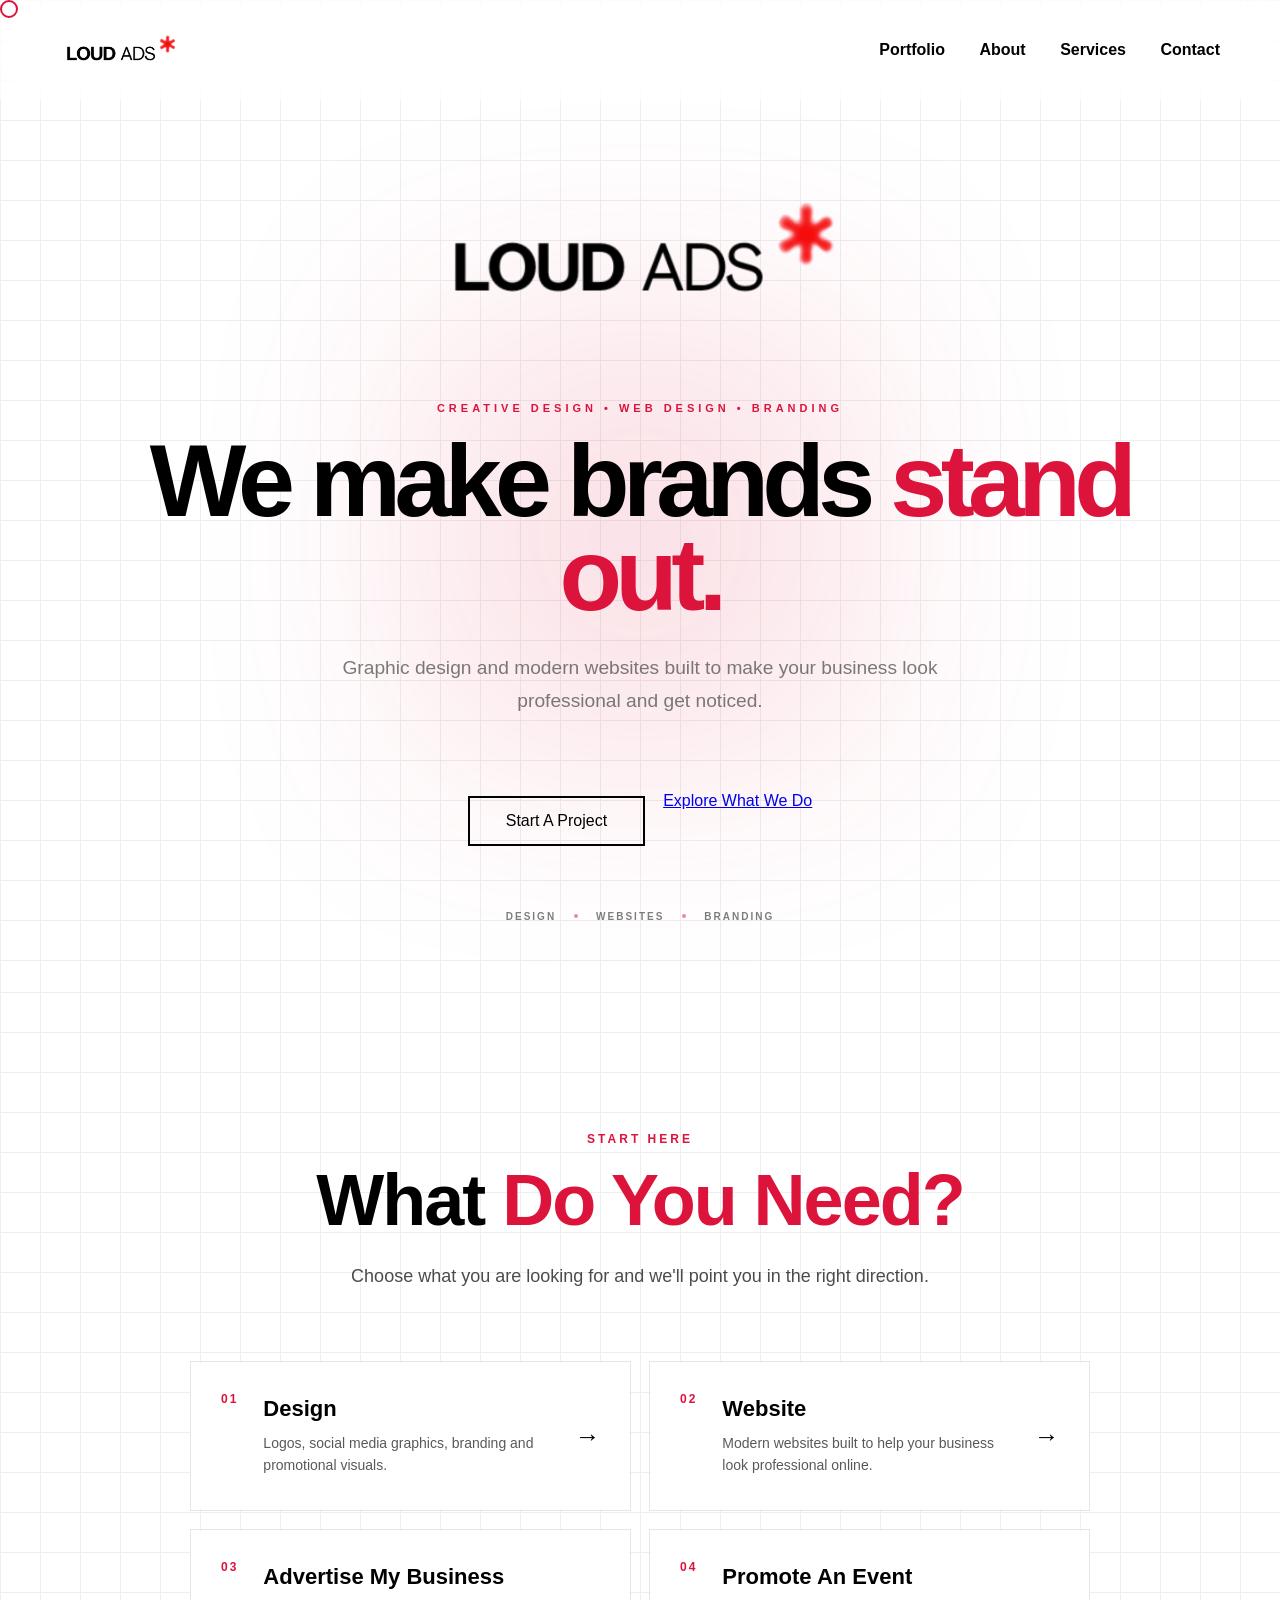
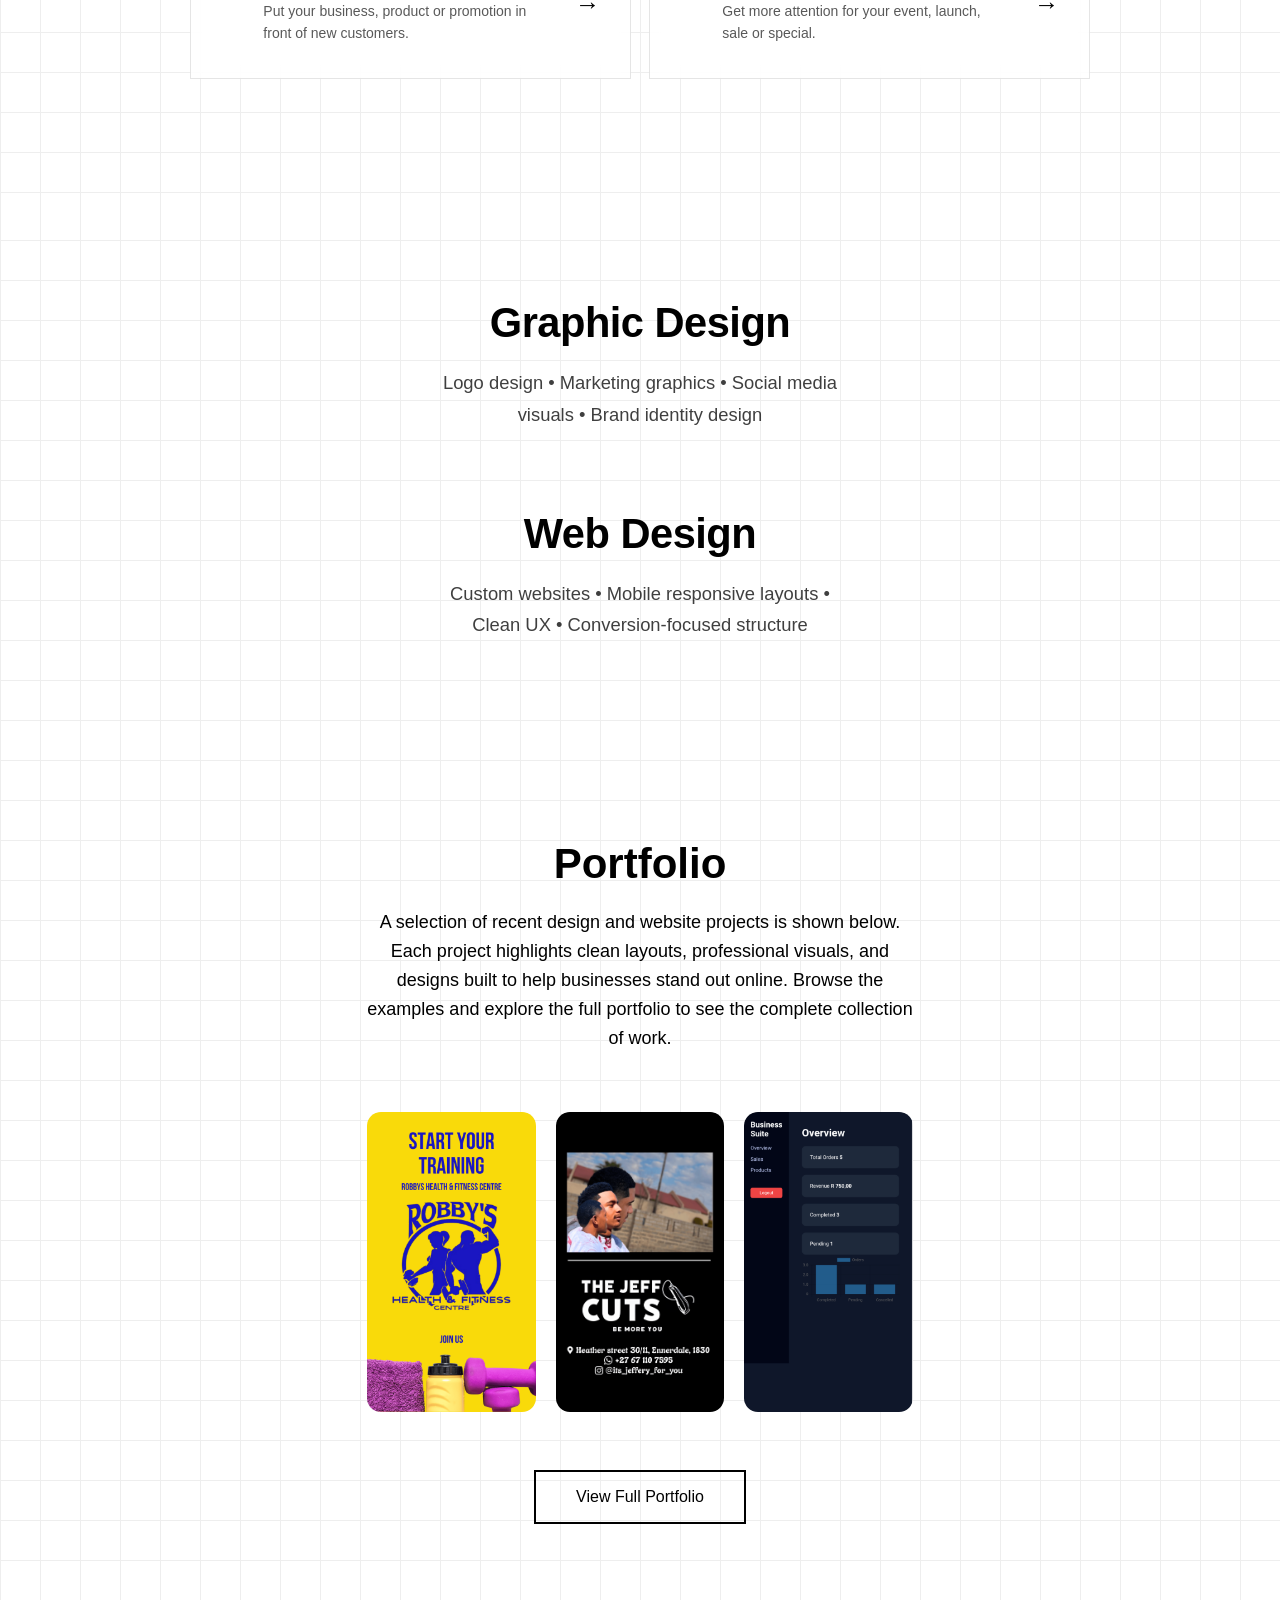
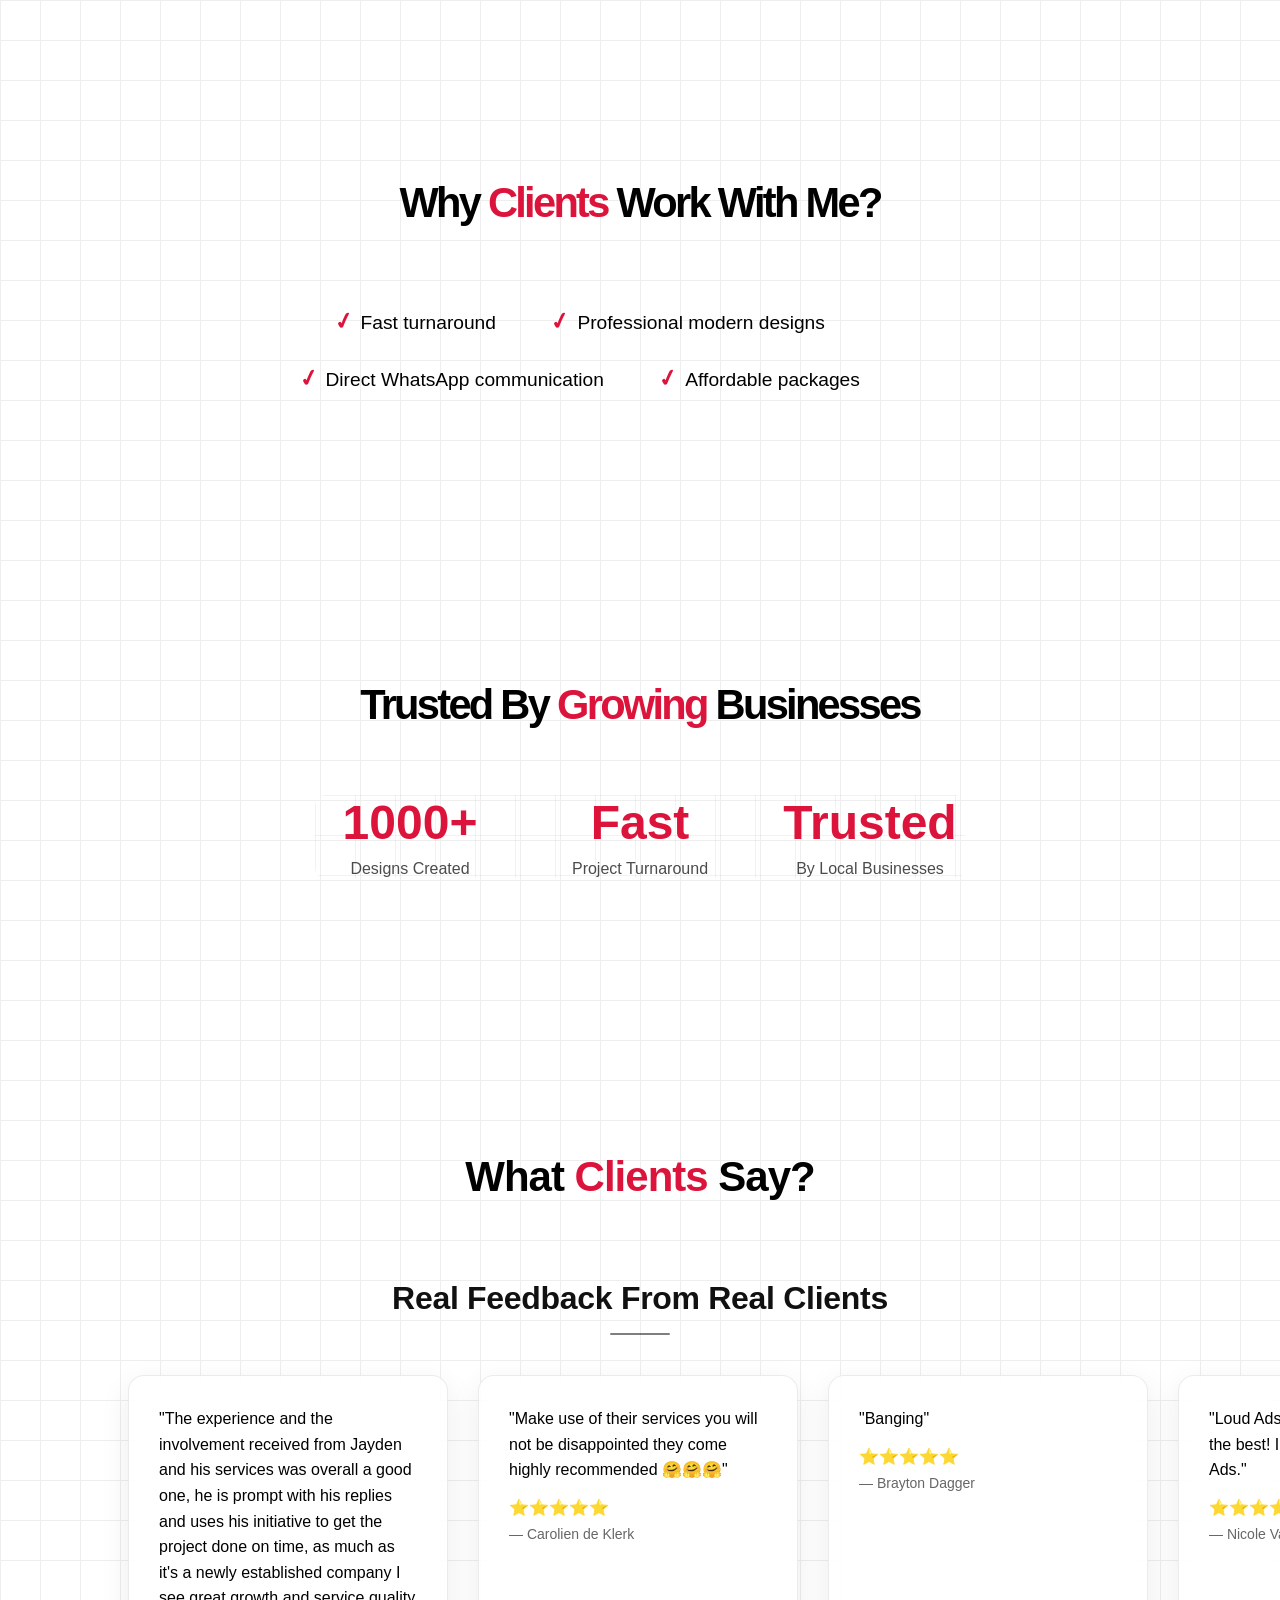
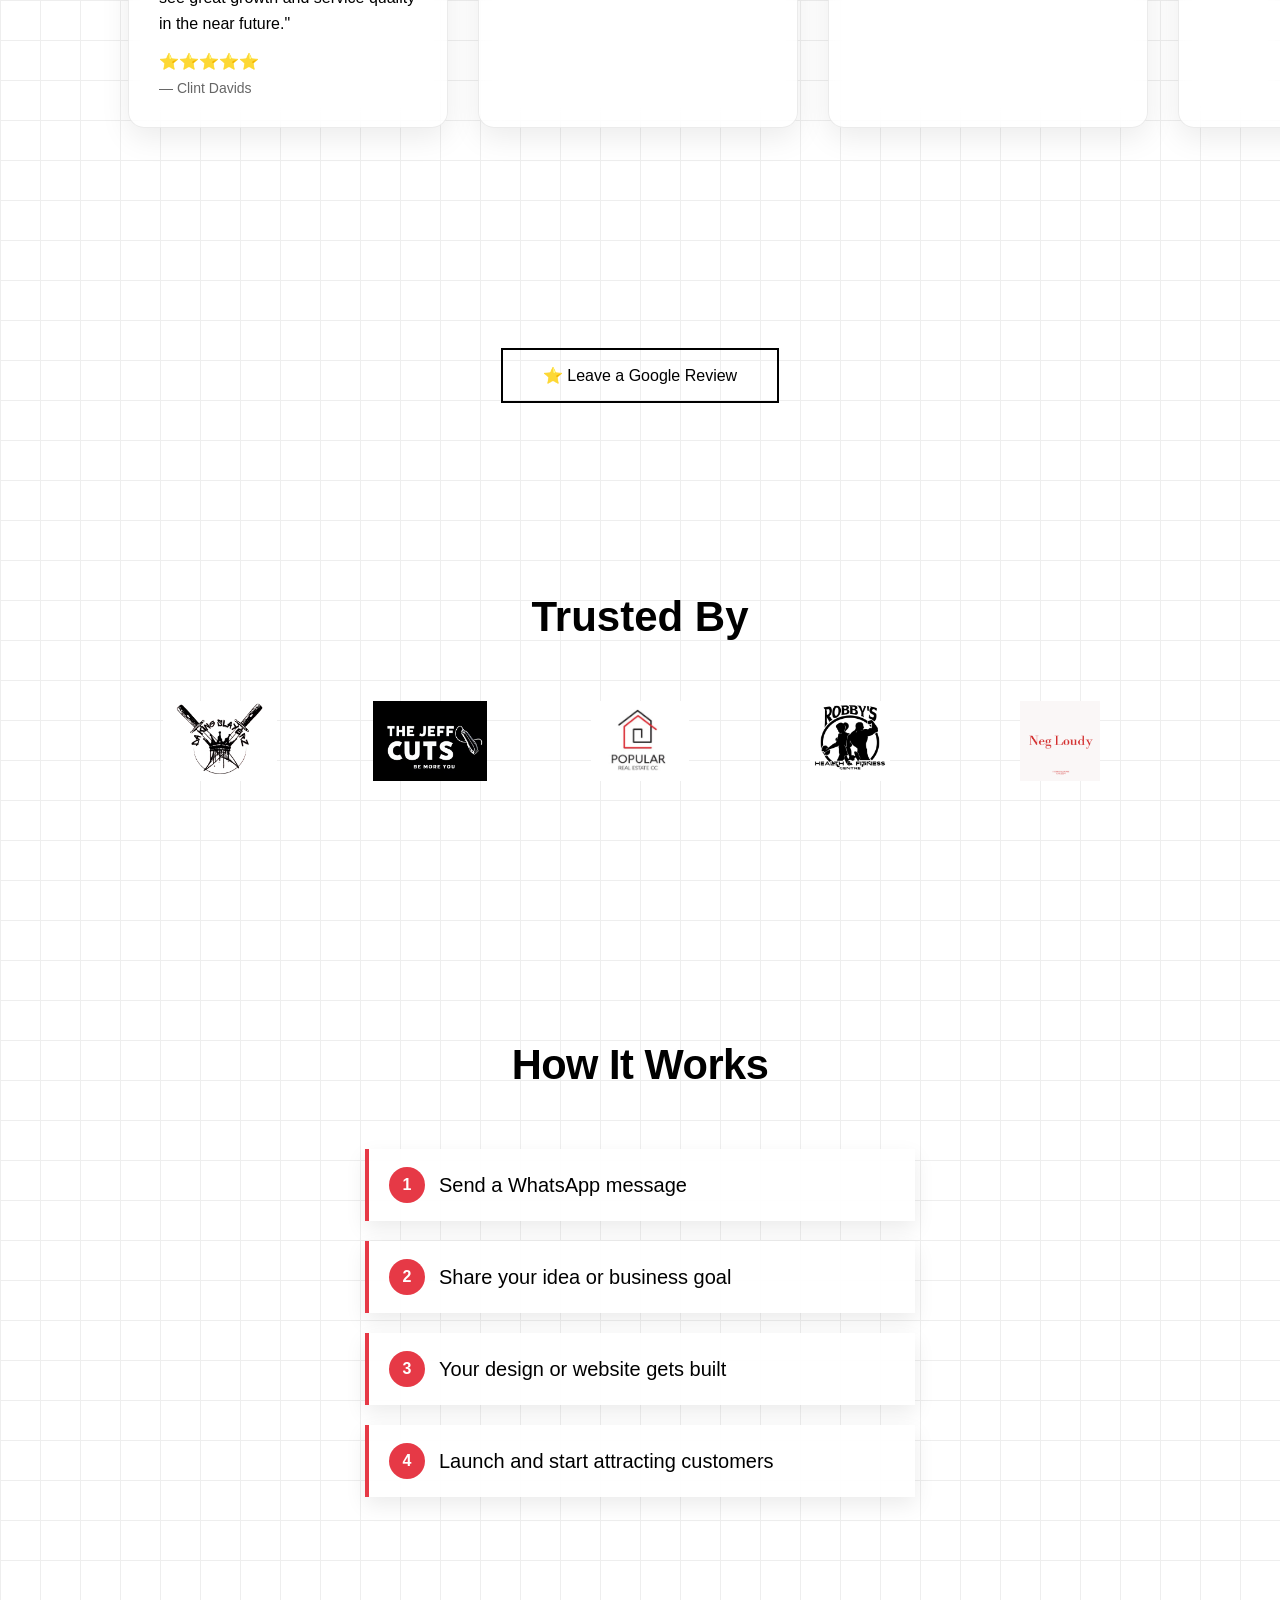
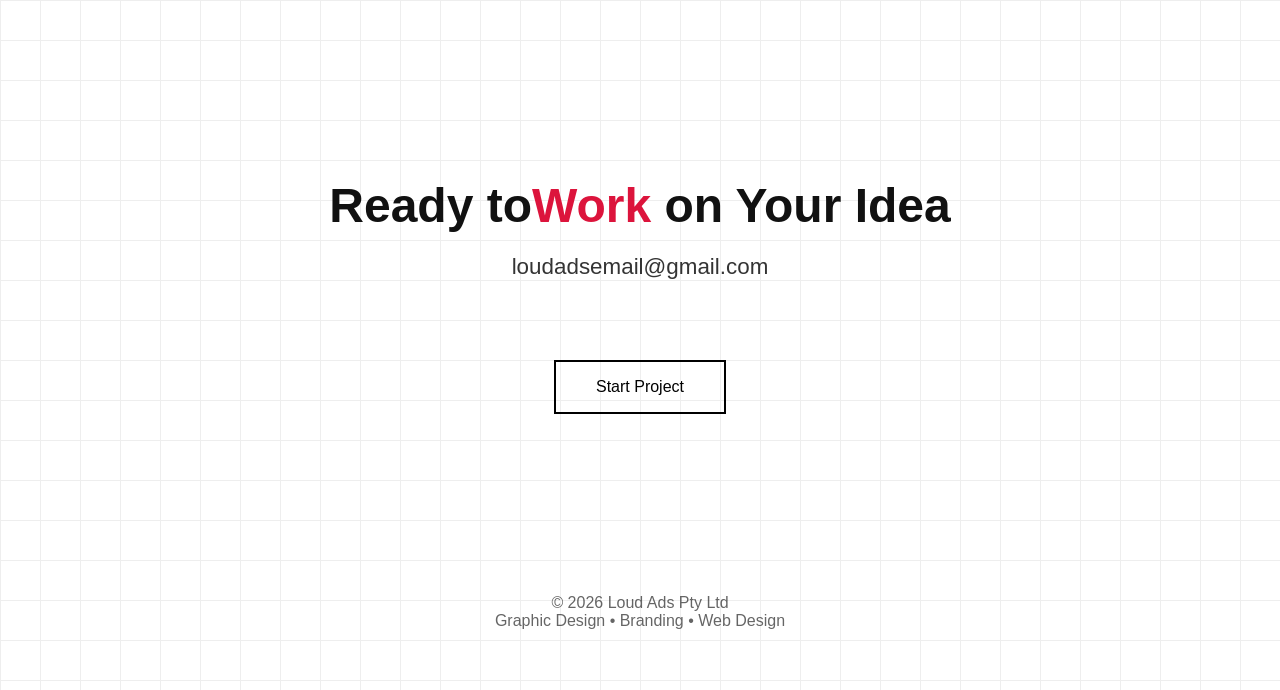
==== index.html @ 3f62595a "Revise index.html structure and content Updated the HTML structure and content for the Loud Ads webs" ====
<!DOCTYPE html>
<html lang="en">
<head>
<meta charset="UTF-8">
<meta name="viewport" content="width=device-width,initial-scale=1.0">
<title>Loud Ads</title>

<link rel="stylesheet" href="style.css">
</head>

<body>

<nav class="nav">
    <!-- 🔥 CHANGE LOGO HERE -->
      <a href="index.html">
  <img src="images/loud-logo.png" class="logo" alt="Loud Logo">
</a>

    <div class="nav-links">
        <a href="https://j38-dev.github.io/Loud-ads-Portfolio-page-2/">Portfolio</a>
        <a href="https://j38-dev.github.io/Loud-Ads-About-Us/">About</a>
        <a href="https://j38-dev.github.io/Loud-Ads-Services/">Services</a>
        <a href="https://wa.me/27711507774" target="_blank">Contact</a>
    </div>
</nav>

<!-- HERO -->
<section class="hero">

  <div class="hero-logo">
    <img src="images/loud-logo.png" alt="Loud Ads">
  </div>

  <p class="hero-kicker">CREATIVE DESIGN • WEB DESIGN • BRANDING</p>

  <h1 class="hero-title">
    We make brands
    <span>stand out.</span>
  </h1>

  <p class="hero-sub">
    Graphic design and modern websites built to make your business
    look professional and get noticed.
  </p>

  <div class="hero-actions">

    <a href="https://wa.me/27711507774?text=Hi%20Loud%20Ads%2C%20I%27d%20like%20to%20start%20a%20project." target="_blank">
      <button class="magnetic">Start A Project</button>
    </a>

    <a href="#need" class="hero-text-link">
      Explore What We Do
    </a>

  </div>

  <div class="hero-proof">
    <span>DESIGN</span>
    <i></i>
    <span>WEBSITES</span>
    <i></i>
    <span>BRANDING</span>
  </div>

</section>
<!-- ================= WHAT DO YOU NEED ================= -->

<section class="need-section" id="need">

  <div class="need-header">
    <p class="section-label">START HERE</p>

    <h2>
      What <span>Do You Need?</span>
    </h2>

    <p>
      Choose what you are looking for and we'll point you in the right direction.
    </p>
  </div>

  <div class="need-options">

    <button class="need-card" data-choice="design">
      <span class="need-number">01</span>
      <div>
        <h3>Design</h3>
        <p>Logos, social media graphics, branding and promotional visuals.</p>
      </div>
      <span class="need-arrow">→</span>
    </button>

    <button class="need-card" data-choice="website">
      <span class="need-number">02</span>
      <div>
        <h3>Website</h3>
        <p>Modern websites built to help your business look professional online.</p>
      </div>
      <span class="need-arrow">→</span>
    </button>

    <button class="need-card" data-choice="advertise">
      <span class="need-number">03</span>
      <div>
        <h3>Advertise My Business</h3>
        <p>Put your business, product or promotion in front of new customers.</p>
      </div>
      <span class="need-arrow">→</span>
    </button>

    <button class="need-card" data-choice="event">
      <span class="need-number">04</span>
      <div>
        <h3>Promote An Event</h3>
        <p>Get more attention for your event, launch, sale or special.</p>
      </div>
      <span class="need-arrow">→</span>
    </button>

  </div>

  <div class="need-result" id="needResult">

    <div class="result-content">

      <span class="result-close" id="resultClose">×</span>

      <p class="section-label">LOUD ADS</p>

      <h3 id="resultTitle">Let's Get Started</h3>

      <p id="resultText">
        Choose an option above to get started.
      </p>

      <a id="resultButton" href="https://wa.me/27711507774" target="_blank">
        <button class="magnetic">Get Started →</button>
      </a>

    </div>

  </div>

</section>

<!-- ================= END WHAT DO YOU NEED ================= -->


<div id="viewer">
  <img id="viewer-img">
</div>

<div class="noise"></div>


<div class="services-big">

<div class="service-item">
<h3>Graphic Design</h3>
<p>Logo design • Marketing graphics • Social media visuals • Brand identity design</p>
</div>

<div class="service-item">
<h3>Web Design</h3>
<p>Custom websites • Mobile responsive layouts • Clean UX • Conversion-focused structure</p>
</div>

</div>
  
  <section class="portfolio">

<h2>Portfolio</h2>

<p>
A selection of recent design and website projects is shown below. Each project highlights clean layouts, professional visuals, and designs built to help businesses stand out online. Browse the examples and explore the full portfolio to see the complete collection of work.
</p>

<div class="masonry">

<div class="work-item">
<img src="images/Rob 3.png">
</div>

<div class="work-item">
<img src="images/Jeff cuts 3.png">
</div>

<div class="work-item">
<img src="images/dash pic.png">
</div>

</div>


<a href="https://j38-dev.github.io/Loud-ads-Portfolio-page-2/" target="_blank">
<button class="magnetic">View Full Portfolio</button>
</a>

</section>


<!-- ================= END BUSINESS ADS ================= -->



<!-- ================= ADVERTISE WITH LOUD ADS ================= -->
    

<!-- ================= END ADVERTISE ================= -->



<section class="why">

  <h2 class="hero-title">Why <span>Clients</span> Work With Me?</h2>

<ul class="why-list">
<li>Fast turnaround</li>
<li>Professional modern designs</li>
<li>Direct WhatsApp communication</li>
<li>Affordable packages</li>
</ul>

</section>

<section class="trust">

  <h2 class="hero-title">Trusted By <span>Growing</span> Businesses</h2>

<div class="stats">
<div class="stat"><h3>1000+</h3><p>Designs Created</p></div>
<div class="stat"><h3>Fast</h3><p>Project Turnaround</p></div>
<div class="stat"><h3>Trusted</h3><p>By Local Businesses</p></div>
</div>

</section>

<!-- ================= REVIEWS ================= -->

<section class="reviews">

  <h2 class="hero-title">What <span>Clients</span> Say?</h2>

<p class="reviews-intro">Real Feedback From Real Clients</p>
<div class="reviews-track">

<div class="review-card">
<p>"The experience and the involvement received from Jayden and his services was overall a good one, he is prompt with his replies and uses his initiative to get the project done on time, as much as it's a newly established company I see great growth and service quality in the near future."</p>
<h4>⭐⭐⭐⭐⭐</h4>
<span>— Clint Davids</span>
</div>

<div class="review-card">
<p>"Make use of their services you will not be disappointed they come highly recommended 🤗🤗🤗"</p>
<h4>⭐⭐⭐⭐⭐</h4>
<span>— Carolien de Klerk</span>
</div>

<div class="review-card">
<p>"Banging"</p>
<h4>⭐⭐⭐⭐⭐</h4>
<span>— Brayton Dagger</span>
</div>

<div class="review-card">
<p>"Loud Ads is the best, experience is the best! I highly recommend Loud Ads."</p>
<h4>⭐⭐⭐⭐⭐</h4>
<span>— Nicole Valentine</span>
</div>

<div class="review-card">
<p>"Working with loud ads has been nothing short of amazing
Would recommend working with them... 10/10 service."</p>
<h4>⭐⭐⭐⭐⭐</h4>
<span>— Tylan Van rooyen</span>
</div>

<div class="review-card">
<p>"The best to go to for any design you could want absolutely the best👍"</p>
<h4>⭐⭐⭐⭐⭐</h4>
<span>— Zain Wilson</span>
</div>

<div class="review-card">
<p>"It's alwayd such a pleasure doing business with Loud ads, definitely recommend them🤞🏿💯"</p>
<h4>⭐⭐⭐⭐⭐</h4>
<span>— Siphokazi Tafane</span>
</div>


<div class="review-card">
<p>"A creative Ad service willing to deliver a worth while service to your business or private use. Definitely recommend 👌"</p>
<h4>⭐⭐⭐⭐⭐</h4>
<span>— Kenneth Brown</span>
</div>

<div class="review-card">
<p>"Amazing, the professionalism and kindness would definitely make me visit again♡ at Load ads ☆"</p>
<h4>⭐⭐⭐⭐⭐</h4>
<span>— Jadon Meyer</span>
</div>

<div class="review-card">
<p>"Professional and prompt service. Thank you Mr Johnson for the good service."</p>
<h4>⭐⭐⭐⭐⭐</h4>
<span>— Jade Singh</span>
</div>

    <div class="review-card">
<p>"One of the best highly recommended 👌"</p>
<h4>⭐⭐⭐⭐⭐</h4>
<span>— Jody Paul</span>
</div>

</div>

</section>

<div class="google-review-btn-container">
  <a href="https://g.page/r/CXvdtxXvmGKMEBM/review" target="_blank">
    <button class="magnetic">⭐ Leave a Google Review</button>
  </a>
</div>

<section class="brands">
  <h2>Trusted By</h2>

  <div class="brands-container">
    <div class="brand"><img src="images/dkslogo.png" alt="Brand 1"></div>
    <div class="brand"><img src="images/Jeff Cuts logo.png" alt="Brand 2"></div>
    <div class="brand"><img src="images/Logo.png" alt="Brand 3"></div>
    <div class="brand"><img src="images/WhatsApp Image 2025-12-14 at 09.59.59_efbf1821.jpg" alt="Brand 4"></div>
    <div class="brand"><img src="images/formal font logo.png" alt="Brand 5"></div>
  </div>
</section>

<section class="process">
  <h2>How It Works</h2>

  <div class="process-cards">
    <div class="step-card"><span class="step-number">1</span> Send a WhatsApp message</div>
    <div class="step-card"><span class="step-number">2</span> Share your idea or business goal</div>
    <div class="step-card"><span class="step-number">3</span> Your design or website gets built</div>
    <div class="step-card"><span class="step-number">4</span> Launch and start attracting customers</div>
  </div>
</section>




<section id="contact" class="contact">
  <h2>Ready to<span class="highlight">Work</span> on Your Idea</h2>
  <p>loudadsemail@gmail.com</p> 
    <a href="https://wa.me/27711507774" target="_blank">
    <button class="magnetic">Start Project</button>
  </a>
</section>

<div id="progress"></div>

<footer class="footer">
<p>© 2026 Loud Ads Pty Ltd</p>
<p>Graphic Design • Branding • Web Design</p>
</footer>

<div class="cursor"></div>
<div class="cursor-text"></div>


<script src="script.js"></script>
</body>

</html>
---- style.css ----
/* ================= RESET ================= */

*{
margin:0;
padding:0;
box-sizing:border-box;
font-family:Helvetica, Arial, sans-serif;
}

body{
background:white;
color:black;
overflow-x:hidden;
}

/* ===== GRID BACKGROUND ===== */

#grid{
position:fixed;
top:0;
left:0;
z-index:-1;
}

/* ===== CUSTOM CURSOR ===== */

.cursor{
width:18px;
height:18px;
border:2px solid black;
border-radius:50%;
position:fixed;
pointer-events:none;
transform:translate(-50%,-50%);
transition:transform .15s ease;
z-index:999;
}

/* ===== NAV ===== */

.nav{
position:fixed;
top:0;
width:100%;
display:flex;
justify-content:space-between;
align-items:center;   /* IMPORTANT */
padding:20px 60px;
background:rgba(255,255,255,0.6);
backdrop-filter:blur(14px);
z-index:10000;
}

.logo{
height:60px; /* EDIT LOGO SIZE */
width:auto;
display:block;
object-fit:contain;
}

.nav-links a{
margin-left:30px;
text-decoration:none;
color:black;
font-weight:600;
position:relative;
transition:.3s ease;
}

/* hover color */
.nav-links a:hover{
color:#dc143c;
}

.nav-links a::after{
content:"";
position:absolute;
left:0;
bottom:-6px;
width:0%;
height:2px;
background:#dc143c;
transition:.3s;
}

.nav-links a:hover::after{
width:100%;
}

.nav.scrolled{
padding:12px 60px;
background:white;
box-shadow:0 8px 20px rgba(0,0,0,0.08);
}

/* ===== HERO ===== */

.hero {
  display: flex;
  flex-direction: column;
  justify-content: center;      /* centers text vertically */
  align-items: center;
  text-align: center;
  min-height: 100vh;            /* full viewport height */
  padding-left: 10%;
  padding-right: 10%;
  box-sizing: border-box;

  /* space for nav so text never goes behind */
  padding-top: calc(120px + 2vh);
}

/* HERO TITLE */
.hero-title {
  font-size: 4rem;              
  line-height: 1.2;
  margin: 0 0 20px 0;
}

/* make the <span> red */
.hero-title span {
  color: #dc143c;              /* red color */
}

/* HERO SUBTITLE */
.hero-sub {
  font-size: 1.25rem;
  margin: 0 0 30px 0;
  max-width: 700px;
}

/* HERO BUTTON */
.hero .magnetic {
  padding: 14px 36px;
  font-size: 1rem;
  cursor: pointer;
}

/* RESPONSIVE ADJUSTMENTS */
@media (max-width: 1024px) {
  .hero {
    padding-top: calc(100px + 2vh);
  }
  .hero-title { font-size: 2.6rem; }
  .hero-sub { font-size: 1.1rem; }
}

@media (max-width: 768px) {
  .hero {
    padding-top: calc(80px + 2vh);
  }
  .hero-title { font-size: 2.2rem; }
  .hero-sub { font-size: 1rem; }
}

@media (max-width: 480px) {
  .hero {
    padding-top: calc(60px + 2vh);
  }
  .hero-title { font-size: 1.8rem; }
  .hero-sub { font-size: 0.95rem; }
}

.magnetic{
margin-top:40px;
padding:16px 40px;
border:2px solid black;
background:none;
cursor:pointer;
font-size:16px;
}

/* ===== PORTFOLIO ===== */

.portfolio{
padding:120px 10%;
}

.masonry{
column-count:4;
column-gap:18px;
}

.masonry img{
width:100%;
margin-bottom:18px;
border-radius:12px;
transition:.5s;
}

.masonry img:hover{
transform:translateY(-8px) scale(1.02);
}

/* Keep your existing featured styling */
.featured {
  display: flex;
  gap: 60px;
  align-items: center;
  padding: 120px 5%;
  flex-wrap: wrap; /* allow responsiveness */
}

/* Reverse layout for second project */
.featured.reverse {
  flex-direction: row-reverse;
}

/* Make sure image and info have the same widths as first project */
.featured-image, .featured-info {
  flex: 1 1 500px; /* ensures same size and spacing */
}

.featured img {
  width: 100%;
  border-radius: 14px;
}

/* ===== SERVICES QUICK FIX ===== */

.services {
  display: grid;
  grid-template-columns: repeat(auto-fit, minmax(300px, 1fr));
  gap: 40px;          /* space between cards */
  padding: 120px 10%; /* section padding */
}

/* Make heading and intro paragraph span full width */
.services h2,
.services p:first-of-type {
  grid-column: 1 / -1;
  text-align: center;
  margin-bottom: 40px;
}

/* Style each service card */
.service {
  background: rgba(255, 255, 255, 0.95);
  padding: 30px;
  border-radius: 16px;
  box-shadow: 0 10px 30px rgba(0, 0, 0, 0.08);
  transition: transform 0.3s ease, box-shadow 0.3s ease;
}

/* Hover effect for cards */
.service:hover {
  transform: translateY(-8px);
  box-shadow: 0 20px 50px rgba(0,0,0,0.12);
}

/* Bullet points inside services */
.service ul {
  margin-top: 15px;
  padding-left: 20px;
  list-style-type: disc;
}
.service li {
  margin-bottom: 8px;
  line-height: 1.6;
}

/* RESPONSIVE FIX */
@media(max-width:900px){
  .services {
    grid-template-columns: 1fr; /* stack cards vertically */
    gap: 30px;
    padding: 80px 5%;
  }
}

.services .full-width-text {
  grid-column: 1 / -1; /* span all columns */
  text-align: center;
  margin-top: 50px;
  font-weight: bold;
}

/* ===== CONTACT ===== */

.contact{
text-align:center;
padding:140px 20px;
}

/* ===== RESPONSIVE ===== */

@media(max-width:900px){
.masonry{column-count:2;}
.hero-title{font-size:10vw;}
}



.hero-sub{
margin-top:20px;
font-size:18px;
opacity:.7;
max-width:600px;
text-align:center;
}

#lightbox{
position:fixed;
top:0;
left:0;
width:100%;
height:100%;
background:rgba(0,0,0,0.9);
display:none;
justify-content:center;
align-items:center;
z-index:9999;
}

#lightbox img{
max-width:90%;
max-height:90%;
border-radius:10px;
}

#progress{
position:fixed;
top:0;
left:0;
height:3px;
background:#dc143c;
width:0%;
z-index:9999;
}

section{
padding:140px 10%;
}

section{
opacity:1;
transform:none;
}

.hero::after{
content:"";
position:absolute;
width:600px;
height:600px;
background:radial-gradient(circle, rgba(220,20,60,0.15), transparent);
filter:blur(80px);
animation:floatGlow 8s ease-in-out infinite;
z-index:-1;
}

@keyframes floatGlow{
0%,100%{transform:translateY(0);}
50%{transform:translateY(-40px);}
}

.work-item{
position:relative;
overflow:hidden;
border-radius:12px;
}

.overlay{
position:absolute;
bottom:0;
left:0;
width:100%;
padding:20px;
background:linear-gradient(transparent, rgba(0,0,0,.7));
color:white;
opacity:0;
transition:.4s;
}

.work-item:hover .overlay{
opacity:1;
}

.stats{
display:flex;
justify-content:center;
gap:80px;
text-align:center;
}

.stats h3{
font-size:48px;
color:#dc143c;
}

.footer{
text-align:center;
padding:60px;
opacity:.6;
}

/* ================= REVIEWS ================= */

.reviews{
overflow:hidden;
text-align:center;
background:transparent;
}

.reviews h2{
margin-bottom:60px;
font-size:42px;
letter-spacing:-1px;
}

/* scrolling container */

.reviews-track{
display:flex;
gap:30px;
width:max-content;
animation:scrollReviews 35s linear infinite;
}

/* review cards */

.review-card{
min-width:320px;
max-width:320px;
padding:30px;
border-radius:16px;
background:rgba(255,255,255,0.7);
backdrop-filter:blur(12px);
border:1px solid rgba(0,0,0,0.08);
box-shadow:0 10px 30px rgba(0,0,0,0.08);
text-align:left;
transition:.4s ease;
}

.review-card:hover{
transform:translateY(-10px);
box-shadow:0 20px 50px rgba(0,0,0,0.15);
}

.review-card p{
font-size:16px;
line-height:1.6;
margin-bottom:15px;
}

.review-card h4{
color:#dc143c;
margin-bottom:8px;
}

.review-card span{
opacity:.6;
font-size:14px;
}

/* ===== REVIEWS INTRO PARAGRAPH ===== */

.reviews-intro {
  font-size:2rem;           /* larger heading style */
  font-weight:600;          /* makes it bold enough to stand out */
  text-align:center;        /* center aligned like your other sections */
  margin:80px auto 40px auto; /* spacing above and below */
  max-width:700px;          /* keeps text column aligned with site content */
  line-height:1.4;          /* easy to read */
  color:#111;               /* high contrast */
  letter-spacing:-0.3px;    /* subtle letter spacing for a modern feel */
  position:relative;
}

/* Optional subtle underline for emphasis */
.reviews-intro::after {
  content:"";
  display:block;
  width:60px;
  height:2px;
  background:#000;
  margin:12px auto 0 auto;
  opacity:0.5;
  border-radius:1px;
}

.reviews-intro .highlight {
  color: #e63946; /* red color, you can change it to match your brand */
}

/* auto scroll animation */

@keyframes scrollReviews{
0%{transform:translateX(0);}
100%{transform:translateX(-50%);}
}

.reviews-track:hover{
animation-play-state:paused;
}

.featured{
 display:flex;
 gap:60px;
 align-items:center;
 padding:120px 5%;
}

.featured img{
 width:100%;
 border-radius:14px;
}

.featured-info{
 max-width:500px;
}

.visit-btn{
 display:inline-block;
 margin-top:20px;
 padding:12px 25px;
 background:#ff2b2b;
 color:white;
 text-decoration:none;
 transition:.3s;
}

.visit-btn:hover{
 transform:translateY(-3px);
}

#intro{
position:fixed;
inset:0;
background:white;
display:flex;
justify-content:center;
align-items:center;
z-index:100000;
overflow:hidden;
}

.intro-text{
position:absolute;
font-size:4vw;
letter-spacing:4px;
color:black;
z-index:2;
}

#paintCanvas{
position:absolute;
width:100%;
height:100%;
}

#intro h1{
 font-size:3rem;
 letter-spacing:5px;
 animation:glitch 1.5s infinite;
}

@keyframes introOut{
 to{
   opacity:0;
   visibility:hidden;
 }
}

@keyframes glitch{
 0%,100%{transform:translate(0)}
 50%{transform:translate(2px,-2px)}
}

/* hide system cursor */
body{
cursor:none;
}

/* circle cursor */
.cursor{
position:fixed;
top:0;
left:0;
width:18px;
height:18px;
border:2px solid #dc143c;
border-radius:50%;
pointer-events:none;
z-index:99999;
}

transform:translate3d(-50%,-50%,0);
transition:
width .25s ease,
height .25s ease,
background .25s ease,
border .25s ease;
}

/* TEXT INSIDE CURSOR */
.cursor-text{
  position:fixed;
  transform:translate(-50%,-50%);
  pointer-events:none;
  font-size:10px;
  color:white;
  font-weight:bold;
  z-index:10000;
}

html{
  scroll-behavior:smooth;
}

#viewer{
 position:fixed;
 inset:0;
 background:rgba(0,0,0,.9);
 display:none;
 justify-content:center;
 align-items:center;
 z-index:9998;
}

#viewer img{
 max-width:90%;
 max-height:90%;
}

body{
 background-color:white;
 background-image:
   linear-gradient(#eee 1px, transparent 1px),
   linear-gradient(90deg,#eee 1px,transparent 1px);
 background-size:40px 40px;
 transition:background-position .2s;
}

.noise{
 position:fixed;
 inset:0;
 background:url("noise.png");
 opacity:.03;
 pointer-events:none;
 z-index:999;
}

#intro {
  position:fixed;
  inset:0;
  display:flex;
  justify-content:center;
  align-items:center;
  z-index:100000;
  overflow:hidden;
  background:white;
}

#introGrid {
  position:absolute;
  width:100%;
  height:100%;
  top:0;
  left:0;
  z-index:0; /* behind paintCanvas and text */
}

.brands {
  text-align: center;
  padding: 120px 10%;
  background: transparent; /* matches your site */
}

.brands h2 {
  font-size: 42px;
  margin-bottom: 60px;
  color: black;
}

.brands-container {
  display: flex;
  flex-wrap: wrap;
  justify-content: center;
  align-items: center;
  gap: 60px;
}

.brand {
  flex: 0 1 150px; /* each logo takes 150px max width */
  display: flex;
  justify-content: center;
  align-items: center;
  transition: transform 0.3s, filter 0.3s;
}

/* Container centers the button below the reviews */
.google-review-btn-container {
  text-align: center;
  margin-top: 40px;
}

/* Container centers the button below the reviews with extra spacing */
.google-review-btn-container {
  text-align: center;
  margin-top: 80px; /* increased padding from reviews */
}

/* Button styling matching your other rectangular buttons */
.google-review-btn {
  display: inline-block;
  padding: 16px 36px; /* similar padding to other buttons */
  background: #dc143c; /* your brand red */
  color: white;
  font-weight: 600;
  text-decoration: none;
  border-radius: 12px; /* slightly curved corners */
  box-shadow: 0 10px 30px rgba(0,0,0,0.2);
  transition: all 0.3s ease;
  font-size: 16px;
}

.google-review-btn:hover {
  transform: translateY(-5px) scale(1.05);
  box-shadow: 0 20px 40px rgba(0,0,0,0.3);
}


.brand img {
  max-width: 100%;
  max-height: 80px;
  object-fit: contain;
}

/* Hover animation for interaction */
.brand:hover {
  transform: scale(1.1);
  filter: brightness(1.2);
}

/* Responsive for mobile */
@media(max-width: 900px){
  .brands-container {
    gap: 30px;
  }
  .brand {
    flex: 0 1 100px;
  }
}

/* ===== GLOBAL STYLES ===== */
body {
  text-align: center;
}

ul {
  list-style-position: inside;
  padding-left: 0;
}

/* ===== BRAND SECTION ===== */
.brand img {
  max-width: 100%;
  max-height: 80px;
  object-fit: contain;
}

/* Hover animation for interaction */
.brand:hover {
  transform: translateY(-5px) scale(1.1);
  filter: brightness(1.2);
  transition: transform 0.3s ease, filter 0.3s ease;
}

/* ===== RESPONSIVE BRAND ===== */
@media (max-width: 900px) {
  .brands-container {
    gap: 30px;
  }
  .brand {
    flex: 0 1 100px;
  }
}

/* ===== SERVICE SECTION ===== */
/* ===== SERVICES SECTION ===== */
/* ===== SERVICES : BIG TYPOGRAPHY (CENTERED) ===== */

.services-big{
  margin-top:80px;
  max-width:400px;       /* controls the text width */
  margin-left:auto;
  margin-right:auto;
}

.service-item{
  margin-bottom:80px;
  text-align:center;
}

.service-item h3{
  font-size:2.6rem;
  margin-bottom:20px;
  letter-spacing:-0.5px;
}

.service-item p{
  font-size:1.15rem;
  line-height:1.7;
  opacity:.75;
}
/* ===== PORTFOLIO SECTION ===== */
.portfolio {
  padding: 120px 6%;
  max-width: 700px;
  margin: auto;
  text-align: center;
}

.portfolio h2 {
  font-size: 42px;
  margin-bottom: 20px;
}

.portfolio p {
  max-width: 700px;
  margin: 0 auto 60px;
  line-height: 1.6;
  font-size: 18px;
}

/* ===== MASONRY GRID 3 IMAGES ===== */
.masonry {
  display: grid;
  grid-template-columns: repeat(3, 1fr);
  gap: 20px;
  max-width: 700px;
  margin: 0 auto;
  justify-items: center;
  align-items: start;
}

.work-item {
  width: 100%;
}

.work-item img {
  width: 100%;
  height: auto;
  object-fit: cover;
  border-radius: 14px;
  display: block;
  transition: transform 0.4s ease;
}

.work-item img:hover {
  transform: translateY(-8px) scale(1.02);
}

/* ===== RESPONSIVE MASONRY ===== */
@media (max-width: 900px) {
  .masonry {
    grid-template-columns: repeat(2, 1fr);
    max-width: 500px;
    gap: 20px;
  }
}

@media (max-width: 600px) {
  .masonry {
    grid-template-columns: 1fr;
    max-width: 90%;
    gap: 20px;
  }
}

/* ===== SERVICES SECTION ===== */
.services {
  text-align: center;
  padding: 140px 10%;
}

.services h2 {
  font-size: 42px;
  margin-bottom: 20px;
}

@media (max-width: 768px) {
  .services {
    padding: 90px 6%;
  }
  .services h2 {
    font-size: 34px;
  }
}

/* Introduction text for services */
.services-intro {
  max-width: 700px;
  margin: 0 auto 60px;
  line-height: 1.6;
  opacity: .8;
}

/* Grid layout for service items */
.services-grid {
  display: grid;
  grid-template-columns: repeat(auto-fit, minmax(260px, 1fr));
  gap: 40px;
  max-width: 900px;
  margin: auto;
}

/* Individual service card */
.service {
  background: rgba(255, 255, 255, 0.35); /* transparent */
  backdrop-filter: blur(10px); /* glass effect */
  padding: 40px;
  border-radius: 16px;
  border: 1px solid rgba(0, 0, 0, 0.08);
  box-shadow: 0 10px 30px rgba(0, 0, 0, 0.08);
  transition: 0.3s ease;
  text-align: center;
}

.service:hover {
  transform: translateY(-10px);
  box-shadow: 0 25px 60px rgba(0, 0, 0, 0.12);
  border: 1px solid rgba(220, 20, 60, 0.25);
  background: rgba(255, 255, 255, 0.55);
}

/* Service title */
.service h3 {
  font-size: 22px;
  margin-bottom: 15px;
  position: relative;
}

.service h3::after {
  content: "";
  display: block;
  width: 40px;
  height: 3px;
  background: #dc143c;
  margin: 10px auto 0;
  border-radius: 2px;
}

/* Service description text */
.service p {
  margin-bottom: 15px;
  opacity: .8;
}

/* Service bullet points */
.service ul {
  list-style: none;
  padding: 0;
  margin-top: 20px;
}

.service li {
  margin-bottom: 10px;
  opacity: .85;
}

/* Additional description */
.service-desc {
  margin-bottom: 20px;
  opacity: .75;
  line-height: 1.6;
}

/* Service button */
.services-btn {
  display: inline-block;
  margin-top: 60px;
  padding: 16px 36px;
  background: #dc143c;
  color: white;
  font-weight: 600;
  text-decoration: none;
  border-radius: 12px;
  box-shadow: 0 10px 30px rgba(0, 0, 0, 0.2);
  transition: transform 0.3s ease, box-shadow 0.3s ease;
}

.services-btn:hover {
  transform: translateY(-5px);
  box-shadow: 0 20px 40px rgba(0, 0, 0, 0.3);
}

/* Responsive adjustments for mobile */
@media (max-width: 600px) {
  .services-btn {
    padding: 14px 28px;
    font-size: 15px;
  }
}

/* Magnetic button or full-width buttons in grid */
.services .magnetic {
  grid-column: 1 / -1;
  justify-self: center;
  margin-top: 40px;
}

.services-btn,
.services .magnetic {
  grid-column: 1 / -1;
  justify-self: center;
  margin-top: 60px;
}

/* ===== WHY CLIENTS SECTION ===== */

/* ===== WHY SECTION : PENCIL CHECKLIST ===== */

.why{
  padding:140px 14%;
  text-align:center;
}

/* TITLE */

.why h2{
  font-size:2.6rem;
  margin-bottom:70px;
}

/* GRID PAPER EFFECT */

.why-list{
  list-style:none;
  padding:40px;
  max-width:750px;
  margin:0 auto;
  text-align:center;

  background-image:none;

  border-radius:10px;
}

/* LIST ITEMS */

.why-list li{
  font-size:1.2rem;
  margin-bottom:28px;
  padding-left:50px;
  position:relative;
  line-height:1.6;
}

/* HAND-DRAWN CHECK */
.why-list {
  list-style: none;      /* remove default bullets */
  padding: 0;
  margin: 0;
  text-align: center;    /* center the entire list */
}

.why-list li {
  display: inline-block; /* shrink to fit text + tick */
  margin: 10px 0;        /* spacing between items */
  font-size: 1.2rem;     /* adjust as needed */
  position: relative;    /* not needed for inline-block tick */
}

.why-list li::before {
  content: "✓";
  display: inline-block;           /* ensures it flows with the text */
  margin-right: 8px;               /* distance between tick and word */
  transform: rotate(-12deg);       /* optional tilt */
  font-size: 1.2em;                /* match text size */
  font-weight: 700;
  color: #dc143c;                  /* optional red */
}
/* ===== TRUST SECTION ===== */

.trust{
  padding:140px 10%;
  text-align:center;
}

/* TITLE */

.trust h2{
  font-size:2.6rem;
  margin-bottom:70px;
}

/* GRID PAPER STYLE */

.stats{
  max-width:650px;   /* makes the content column narrower */
  margin:0 auto;
  padding:0px;

  display:grid;
  grid-template-columns:repeat(3,1fr);
  gap:40px;

  background-image:
  linear-gradient(rgba(0,0,0,0.05) 1px, transparent 1px),
  linear-gradient(90deg, rgba(0,0,0,0.05) 1px, transparent 1px);

  background-size:40px 40px;

  border-radius:10px;
}
/* STAT BLOCK */

.stat{
  text-align:center;
}

/* BIG NUMBERS */

.stat h3{
  font-size:3rem;
  margin-bottom:10px;
}

/* LABEL */

.stat p{
  font-size:1rem;
  opacity:.7;
}

.google-review-btn-container {
  text-align: center;      /* center the button */
  margin-top: 40px;        /* space above */
  padding-bottom: 70px;    /* space below the button */
}

/* ===== PROCESS SECTION ===== */
.process {
  padding:140px 10%;
  text-align:center;
}

.process h2 {
  font-size:2.6rem;
  margin-bottom:60px;
  letter-spacing:-0.5px;
}

/* Container for cards - narrower for better center alignment */
.process-cards {
  max-width:550px;      /* narrower width to match your site */
  margin:0 auto;         /* centers the container */
}

/* Each step card */
.step-card {
  position: relative;
  background: rgba(255,255,255,0.95);
  padding:20px 30px 20px 70px; /* left padding for number */
  margin:20px auto;       /* centers each card individually */
  text-align:left;
  font-size:1.25rem;
  line-height:1.6;
  border-left:4px solid #e63946; /* red accent line */
  box-shadow: 0 8px 20px rgba(0,0,0,0.08);
  transition: transform 0.3s ease, box-shadow 0.3s ease;
  max-width:100%;         /* ensures responsiveness */
}

/* Hover effect */
.step-card:hover {
  transform: translateY(-4px);
  box-shadow: 0 12px 28px rgba(0,0,0,0.12);
}

/* Step number circle */
.step-number {
  position: absolute;
  left:20px;
  top:50%;
  transform: translateY(-50%);
  width:36px;
  height:36px;
  background:#e63946;
  color:#fff;
  border-radius:50%;
  text-align:center;
  line-height:36px;
  font-weight:700;
  font-size:1rem;
}

/* ===== CONTACT SECTION ===== */
/* ===== CONTACT SECTION ===== */
#contact.contact {
  text-align: center;           /* keep all content centered */
  padding: 120px 20px;          /* spacing around the section */
  background: transparent;      /* transparent background */
  color: #111;                  /* high contrast text */
}

#contact.contact h2 {
  font-size: 3rem;              /* larger heading */
  font-weight: 700;             /* bold */
  margin-bottom: 20px;          /* space below heading */
  line-height: 1.2;             /* tight but readable */
}

#contact.contact p {
  font-size: 1.4rem;            /* larger email text */
  margin-bottom: 40px;          /* space before button */
  opacity: 0.85;                /* slightly lighter for clarity */
}

/* Highlight word in heading */
#contact.contact h2 .highlight {
  color: #dc143c;      /* brand red */
}

/* Use the same existing .magnetic button */
#contact.contact .magnetic {
  cursor: pointer;              /* ensures button is clickable */
}

/* Responsive adjustments */
@media (max-width: 768px) {
  #contact.contact h2 { font-size: 2.4rem; }
  #contact.contact p { font-size: 1.2rem; margin-bottom: 30px; }
}

@media (max-width: 480px) {
  #contact.contact h2 { font-size: 2rem; }
  #contact.contact p { font-size: 1.1rem; margin-bottom: 25px; }

}

/* ================= NAVBAR RESPONSIVE ================= */
@media (max-width: 768px) {
  .nav {
    padding: 16px 10px; /* smaller padding so it fits */
    flex-wrap: wrap; /* allow wrapping if necessary */
  }

  .logo {
    height: 50px; /* smaller logo */
  }

  .nav-links {
    display: flex;
    flex-wrap: wrap; /* wrap links */
    justify-content: flex-end;
    gap: 12px; /* consistent spacing between links */
    width: 100%; /* full width so links wrap nicely */
    margin-top: 10px; /* optional spacing below logo */
  }

  .nav-links a {
    font-size: 14px; /* smaller font */
    text-align: center; /* centers links on small devices */
    padding: 5px 0;
  }
}

/* Extra small screens */
@media (max-width: 480px) {
  .nav {
    flex-direction: column; /* stack logo and links vertically */
    align-items: flex-start;
    padding: 12px 10px;
  }

  .nav-links {
    justify-content: flex-start;
    gap: 8px;
  }

  .nav-links a {
    font-size: 13px;
    margin-left: 0;
  }
}

/* ================= GLOBAL FIX FOR NO HORIZONTAL SCROLL ================= */
html, body {
  overflow-x: hidden; /* prevent horizontal scrolling globally */
}

/* ================= NAVBAR RESPONSIVE ================= */
@media (max-width: 768px) {
  .nav {
    padding: 16px 10px;
    display: flex;
    flex-wrap: wrap;
    justify-content: space-between; /* keeps logo left, links right */
    align-items: center;
    width: 100%; /* ensure navbar doesn't overflow */
    box-sizing: border-box;
  }

  .logo {
    height: 50px;
    max-width: 50%; /* prevent logo from stretching too much */
  }

  .nav-links {
    display: flex;
    flex-wrap: wrap;
    justify-content: flex-end;
    gap: 10px;
    width: 100%; /* ensures links wrap within screen */
    margin-top: 10px;
  }

  .nav-links a {
    font-size: 14px;
    white-space: nowrap; /* prevents links from breaking weirdly */
  }
}

/* Extra small screens */
@media (max-width: 480px) {
  .nav {
    flex-direction: column;
    align-items: flex-start;
    padding: 12px 10px;
  }

  .nav-links {
    justify-content: flex-start;
    gap: 8px;
  }

  .nav-links a {
    font-size: 13px;
  }
}

/* TRUST SECTION RESPONSIVE FIX */
@media (max-width: 768px){
  .trust{
    padding:90px 6%;
  }

  .trust h2{
    font-size:2rem;
    line-height:1.3;
  }

  .stats{
    grid-template-columns:1fr; /* stack */
    gap:30px;
  }

  .stat h3{
    font-size:2.2rem;
  }

  .stat p{
    font-size:0.95rem;
  }
}

/* HERO TITLE TOP SPACING FIX (MOBILE ONLY) */
@media (max-width: 768px){
  .hero{
    padding-top:140px;
  }
}



/* =========================================================
   LOUD ADS — WHAT DO YOU NEED?
========================================================= */

.need-section{
  padding:140px 6%;
  text-align:center;
  position:relative;
}

.need-header{
  max-width:700px;
  margin:0 auto 70px;
}

.section-label{
  font-size:12px;
  font-weight:700;
  letter-spacing:3px;
  margin-bottom:18px;
  color:#dc143c;
}

.need-header h2,
.loud-businesses-header h2,
.advertise-inner h2{
  font-size:clamp(2.5rem,6vw,4.5rem);
  line-height:1;
  letter-spacing:-2px;
  margin-bottom:25px;
}

.need-header h2 span,
.loud-businesses-header h2 span,
.advertise-inner h2 span{
  color:#dc143c;
}

.need-header > p:last-child{
  max-width:600px;
  margin:auto;
  font-size:18px;
  line-height:1.7;
  opacity:.7;
}


/* OPTIONS */

.need-options{
  max-width:900px;
  margin:auto;
  display:grid;
  grid-template-columns:repeat(2,1fr);
  gap:18px;
}

.need-card{
  position:relative;
  display:grid;
  grid-template-columns:auto 1fr auto;
  align-items:center;
  gap:25px;
  width:100%;
  min-height:150px;
  padding:30px;
  text-align:left;
  background:rgba(255,255,255,.58);
  backdrop-filter:blur(12px);
  border:1px solid rgba(0,0,0,.1);
  cursor:pointer;
  transition:
    transform .35s ease,
    background .35s ease,
    border-color .35s ease,
    box-shadow .35s ease;
}

.need-card:hover{
  transform:translateY(-7px);
  background:rgba(255,255,255,.9);
  border-color:#dc143c;
  box-shadow:0 20px 50px rgba(0,0,0,.1);
}

.need-card.active{
  background:#000;
  color:white;
  border-color:#dc143c;
  transform:translateY(-5px);
}

.need-number{
  font-size:12px;
  font-weight:700;
  letter-spacing:2px;
  color:#dc143c;
  align-self:start;
}

.need-card h3{
  font-size:22px;
  margin-bottom:10px;
}

.need-card p{
  font-size:14px;
  line-height:1.6;
  opacity:.65;
}

.need-card.active p{
  opacity:.75;
}

.need-arrow{
  font-size:25px;
  transition:transform .3s ease;
}

.need-card:hover .need-arrow{
  transform:translateX(7px);
}


/* RESULT PANEL */

.need-result{
  max-width:900px;
  margin:25px auto 0;
  display:grid;
  grid-template-rows:0fr;
  opacity:0;
  transition:
    grid-template-rows .5s ease,
    opacity .4s ease;
}

.need-result.open{
  grid-template-rows:1fr;
  opacity:1;
}

.result-content{
  min-height:0;
  overflow:hidden;
  position:relative;
  padding:0 50px;
  background:#000;
  color:white;
  text-align:left;
  border:1px solid #dc143c;
  transition:padding .5s ease;
}

.need-result.open .result-content{
  padding:50px;
}

.result-close{
  position:absolute;
  top:20px;
  right:25px;
  font-size:30px;
  font-weight:300;
  cursor:pointer;
  transition:.3s ease;
}

.result-close:hover{
  color:#dc143c;
  transform:rotate(90deg);
}

.result-content h3{
  font-size:32px;
  margin-bottom:15px;
}

.result-content > p:not(.section-label){
  max-width:650px;
  line-height:1.7;
  opacity:.7;
}


/* =========================================================
   LOUD ADS — FEATURED BUSINESS ADS
========================================================= */

.loud-businesses{
  padding:140px 6%;
  position:relative;
}

.loud-businesses-header{
  max-width:1000px;
  margin:0 auto 60px;
  display:flex;
  justify-content:space-between;
  align-items:end;
  gap:50px;
}

.loud-businesses-header h2{
  margin:0;
}

.loud-businesses-intro{
  max-width:360px;
  line-height:1.7;
  opacity:.65;
  text-align:right;
}


/* AD FEED */

.ad-feed{
  max-width:1100px;
  margin:auto;
  display:grid;
  grid-template-columns:repeat(3,1fr);
  gap:22px;
}

.business-ad{
  background:rgba(255,255,255,.65);
  backdrop-filter:blur(12px);
  border:1px solid rgba(0,0,0,.1);
  overflow:hidden;
  transition:
    transform .4s ease,
    box-shadow .4s ease,
    border-color .4s ease;
}

.business-ad:hover{
  transform:translateY(-10px);
  border-color:rgba(220,20,60,.4);
  box-shadow:0 25px 60px rgba(0,0,0,.14);
}


/* AD IMAGE */

.ad-image-wrap{
  position:relative;
  aspect-ratio:4 / 5;
  overflow:hidden;
  background:#111;
}

.ad-image-wrap img{
  width:100%;
  height:100%;
  display:block;
  object-fit:cover;
  transition:transform .6s ease;
}

.business-ad:hover .ad-image-wrap img{
  transform:scale(1.05);
}

.ad-badge{
  position:absolute;
  top:15px;
  left:15px;
  z-index:2;
  padding:8px 12px;
  background:#dc143c;
  color:white;
  font-size:10px;
  font-weight:700;
  letter-spacing:1.5px;
}


/* AD CONTENT */

.ad-content{
  padding:25px;
  text-align:left;
}

.ad-meta{
  display:flex;
  justify-content:space-between;
  margin-bottom:18px;
  font-size:10px;
  letter-spacing:2px;
  font-weight:700;
  color:#dc143c;
}

.ad-content h3{
  font-size:24px;
  margin-bottom:12px;
}

.ad-content p{
  font-size:14px;
  line-height:1.7;
  opacity:.65;
  min-height:72px;
}

.ad-link{
  display:inline-flex;
  align-items:center;
  gap:10px;
  margin-top:20px;
  padding-bottom:6px;
  border-bottom:2px solid #dc143c;
  color:black;
  text-decoration:none;
  font-size:13px;
  font-weight:700;
  transition:.3s ease;
}

.ad-link span{
  transition:transform .3s ease;
}

.ad-link:hover{
  color:#dc143c;
}

.ad-link:hover span{
  transform:translateX(6px);
}


/* ADVERTISE CTA */

.advertise-cta{
  text-align:center;
  margin-top:65px;
}

.advertise-cta p{
  margin-bottom:5px;
  font-size:14px;
  opacity:.6;
}


/* =========================================================
   ADVERTISE WITH LOUD ADS
========================================================= */

.advertise-section{
  padding:150px 6%;
  text-align:center;
}

.advertise-inner{
  max-width:950px;
  margin:auto;
  padding:80px 50px;
  background:#000;
  color:white;
  position:relative;
  overflow:hidden;
}

.advertise-inner::before{
  content:"";
  position:absolute;
  width:400px;
  height:400px;
  right:-150px;
  top:-180px;
  background:radial-gradient(
    circle,
    rgba(220,20,60,.35),
    transparent 70%
  );
  pointer-events:none;
}

.advertise-inner h2{
  position:relative;
}

.advertise-inner > p:not(.section-label){
  max-width:650px;
  margin:0 auto;
  line-height:1.7;
  opacity:.65;
  position:relative;
}


/* ADVERTISING TYPES */

.advertise-options{
  max-width:750px;
  margin:60px auto 20px;
  display:grid;
  grid-template-columns:repeat(3,1fr);
  gap:15px;
  position:relative;
}

.advertise-option{
  padding:25px 18px;
  border:1px solid rgba(255,255,255,.15);
  text-align:left;
  transition:.3s ease;
}

.advertise-option:hover{
  border-color:#dc143c;
  transform:translateY(-5px);
}

.advertise-option span{
  font-size:10px;
  color:#dc143c;
  letter-spacing:2px;
  font-weight:bold;
}

.advertise-option h3{
  margin:20px 0 10px;
  font-size:20px;
}

.advertise-option p{
  font-size:13px;
  line-height:1.6;
  opacity:.55;
}


/* =========================================================
   MOBILE
========================================================= */

@media(max-width:900px){

  .need-section,
  .loud-businesses,
  .advertise-section{
    padding:100px 6%;
  }

  .need-options{
    grid-template-columns:1fr;
  }

  .need-card{
    min-height:130px;
  }

  .loud-businesses-header{
    display:block;
  }

  .loud-businesses-intro{
    text-align:left;
    margin-top:25px;
  }

  .ad-feed{
    display:flex;
    overflow-x:auto;
    gap:18px;
    padding-bottom:15px;
    scroll-snap-type:x mandatory;
  }

  .business-ad{
    min-width:82%;
    scroll-snap-align:start;
  }

  .advertise-inner{
    padding:60px 25px;
  }

  .advertise-options{
    grid-template-columns:1fr;
  }

}


@media(max-width:600px){

  .need-header h2,
  .loud-businesses-header h2,
  .advertise-inner h2{
    letter-spacing:-1.5px;
  }

  .need-card{
    grid-template-columns:auto 1fr auto;
    gap:15px;
    padding:24px 20px;
  }

  .need-card h3{
    font-size:19px;
  }

  .need-card p{
    font-size:13px;
  }

  .need-card .need-arrow{
    font-size:20px;
  }

  .result-content{
    padding:0 25px;
  }

  .need-result.open .result-content{
    padding:40px 25px;
  }

  .result-content h3{
    font-size:26px;
  }

  .business-ad{
    min-width:88%;
  }

  .ad-content{
    padding:22px;
  }

  .advertise-inner{
    padding:50px 20px;
  }

    }


  /* =========================================================
   LOUD ADS — WHITE BACKGROUNDS
========================================================= */

.need-section,
.loud-businesses,
.advertise-section{
  background:white;
}

.need-card{
  background:rgba(255,255,255,.8);
  color:black;
}

.need-card.active{
  background:white;
  color:black;
  border-color:#dc143c;
  box-shadow:0 15px 40px rgba(220,20,60,.12);
}

.need-result{
  background:transparent;
}

.result-content{
  background:white;
  color:black;
  border:1px solid rgba(0,0,0,.12);
  box-shadow:0 15px 40px rgba(0,0,0,.08);
}

.result-close{
  color:black;
}

.advertise-inner{
  background:white;
  color:black;
  border:1px solid rgba(0,0,0,.1);
  box-shadow:0 15px 50px rgba(0,0,0,.08);
}

.advertise-option{
  border:1px solid rgba(0,0,0,.1);
}

.advertise-option:hover{
  border-color:#dc143c;
  background:rgba(220,20,60,.03);
}

.advertise-option p{
  color:black;
}

.business-ad{
  background:rgba(255,255,255,.8);
  color:black;
  }

/* =========================================================
   INTERACTIVE RESULT CHOICES
========================================================= */

.result-choices{
  display:grid;
  grid-template-columns:repeat(2,1fr);
  gap:12px;
  margin-top:35px;
}

.result-choice{
  width:100%;
  display:grid;
  grid-template-columns:35px 1fr 25px;
  align-items:center;
  gap:10px;
  padding:20px;
  background:white;
  color:black;
  border:1px solid rgba(0,0,0,.12);
  text-align:left;
  cursor:pointer;
  transition:.3s ease;
}

.result-choice span{
  color:#dc143c;
  font-size:11px;
  font-weight:700;
  letter-spacing:1px;
}

.result-choice strong{
  font-size:14px;
}

.result-choice b{
  font-size:18px;
  font-weight:400;
  text-align:right;
  transition:.3s ease;
}

.result-choice:hover{
  border-color:#dc143c;
  transform:translateX(5px);
  box-shadow:0 8px 25px rgba(0,0,0,.07);
}

.result-choice:hover b{
  color:#dc143c;
  transform:translateX(5px);
}


@media(max-width:600px){

  .result-choices{
    grid-template-columns:1fr;
  }

  .result-choice{
    padding:18px;
  }

    }

/* =========================================================
   LOUD ADS — WHAT DO YOU NEED GRID
========================================================= */

.need-section{
  position:relative;
  background-color:#fff;
  background-image:
    linear-gradient(#eee 1px, transparent 1px),
    linear-gradient(90deg,#eee 1px,transparent 1px);
  background-size:40px 40px;
  overflow:hidden;
}


/* KEEP CONTENT ABOVE GRID */

.need-section > *{
  position:relative;
  z-index:2;
}


/* INTERACTIVE CARDS */

.need-card{
  cursor:pointer;
  transition:
    transform .25s ease,
    border-color .25s ease,
    background .25s ease;
}

.need-card:hover{
  transform:translateY(-5px);
}

.need-card.active{
  border-color:#dc143c;
  background:rgba(220,20,60,.04);
  transform:translateY(-5px);
}


/* RESULT PANEL */

.need-result{
  overflow:hidden;
  max-height:0;
  opacity:0;
  transform:translateY(20px);
  transition:
    max-height .6s ease,
    opacity .4s ease,
    transform .4s ease,
    margin .4s ease;
  margin-top:0;
}

.need-result.open{
  max-height:1000px;
  opacity:1;
  transform:translateY(0);
  margin-top:40px;
}


/* CHOICES */

.result-choices{
  display:grid;
  grid-template-columns:1fr;
  gap:12px;
  margin-top:25px;
}

.result-choice{
  width:100%;
  min-height:64px;
  display:grid;
  grid-template-columns:45px 1fr 25px;
  align-items:center;
  gap:10px;

  padding:15px 18px;

  background:#fff;
  border:1px solid #111;

  color:#111;
  text-align:left;

  cursor:pointer;

  transition:
    background .25s ease,
    color .25s ease,
    border-color .25s ease,
    transform .25s ease;
}

.result-choice span{
  font-size:.75rem;
  font-weight:700;
  color:#dc143c;
}

.result-choice strong{
  font-size:.95rem;
  font-weight:700;
}

.result-choice b{
  font-size:1.2rem;
  text-align:right;
  transition:transform .25s ease;
}

.result-choice:hover{
  background:#dc143c;
  border-color:#dc143c;
  color:#fff;
  transform:translateX(5px);
}

.result-choice:hover span{
  color:#fff;
}

.result-choice:hover b{
  transform:translateX(5px);
}


/* CLOSE */

#resultClose{
  cursor:pointer;
}


/* MOBILE */

@media(max-width:600px){

  .need-section{
    background-size:40px 40px;
  }

  .result-choice{
    min-height:60px;
    grid-template-columns:38px 1fr 20px;
    padding:14px;
  }

}


/* DESKTOP */

@media(min-width:700px){

  .result-choices{
    grid-template-columns:1fr 1fr;
  }

  }


/* =========================================================
   LOUD ADS — NEW HERO
========================================================= */

.hero{
  min-height:100svh;
  padding:150px 6% 70px;
  position:relative;
  overflow:hidden;
  justify-content:center;
}


/* BIG LOGO */

.hero-logo{
  display:block;
  width:min(420px,72vw);
  margin:0 auto 42px;
  position:relative;
  z-index:2;
}

.hero-logo img{
  display:block;
  width:100%;
  height:auto;
  object-fit:contain;
  transition:transform .4s ease;
}

.hero-logo:hover img{
  transform:scale(1.03);
}


/* BRAND LABEL */

.hero-kicker{
  margin:0 0 20px;
  font-size:11px;
  font-weight:700;
  letter-spacing:4px;
  color:#dc143c;
}


/* MAIN HEADLINE */

.hero-title{
  max-width:1050px;
  margin:0 auto;
  font-size:clamp(3.2rem,8vw,7.5rem);
  line-height:.92;
  letter-spacing:-.065em;
  font-weight:800;
}

.hero-title span{
  color:#dc143c;
}


/* DESCRIPTION */

.hero-sub{
  max-width:650px;
  margin:30px auto 0;
  font-size:clamp(1rem,1.5vw,1.2rem);
  line-height:1.7;
  color:#444;
}


/* BUTTON AREA */

.hero-actions{
  display:flex;
  justify-content:center;
  align-items:center;
  gap:18px;
  margin-top:38px;
  flex-wrap:wrap;
}


/* MAIN CTA */

.hero-main-btn{
  border:0;
  background:#dc143c;
  color:white;
  padding:17px 28px;
  font-size:15px;
  font-weight:700;
  cursor:pointer;
  transition:.3s ease;
}

.hero-main-btn span{
  display:inline-block;
  margin-left:10px;
  transition:transform .3s ease;
}

.hero-main-btn:hover{
  transform:translateY(-4px);
  box-shadow:0 15px 35px rgba(220,20,60,.22);
}

.hero-main-btn:hover span{
  transform:translate(4px,-4px);
}


/* SECONDARY CTA */

.hero-secondary-btn{
  color:#111;
  text-decoration:none;
  font-size:14px;
  font-weight:700;
  padding:15px 5px;
  border-bottom:1px solid #111;
  transition:.3s ease;
}

.hero-secondary-btn:hover{
  color:#dc143c;
  border-color:#dc143c;
}


/* SERVICE STRIP */

.hero-proof{
  display:flex;
  justify-content:center;
  align-items:center;
  gap:18px;
  margin-top:65px;
  font-size:10px;
  font-weight:700;
  letter-spacing:2px;
  opacity:.5;
}

.hero-proof i{
  width:4px;
  height:4px;
  border-radius:50%;
  background:#dc143c;
}


/* MOBILE */

@media(max-width:700px){

  .hero{
    min-height:100svh;
    padding:145px 20px 60px;
  }

  .hero-logo{
    width:min(300px,78vw);
    margin-bottom:35px;
  }

  .hero-kicker{
    font-size:8px;
    letter-spacing:2px;
  }

  .hero-title{
    font-size:clamp(3rem,14vw,4.5rem);
    line-height:.94;
  }

  .hero-sub{
    font-size:15px;
    line-height:1.65;
    margin-top:24px;
  }

  .hero-actions{
    width:100%;
    flex-direction:column;
    gap:14px;
  }

  .hero-actions a{
    width:100%;
    max-width:320px;
  }

  .hero-main-btn{
    width:100%;
  }

  .hero-secondary-btn{
    display:inline-block;
  }

  .hero-proof{
    gap:9px;
    margin-top:45px;
    font-size:7px;
    letter-spacing:1px;
  }

    }
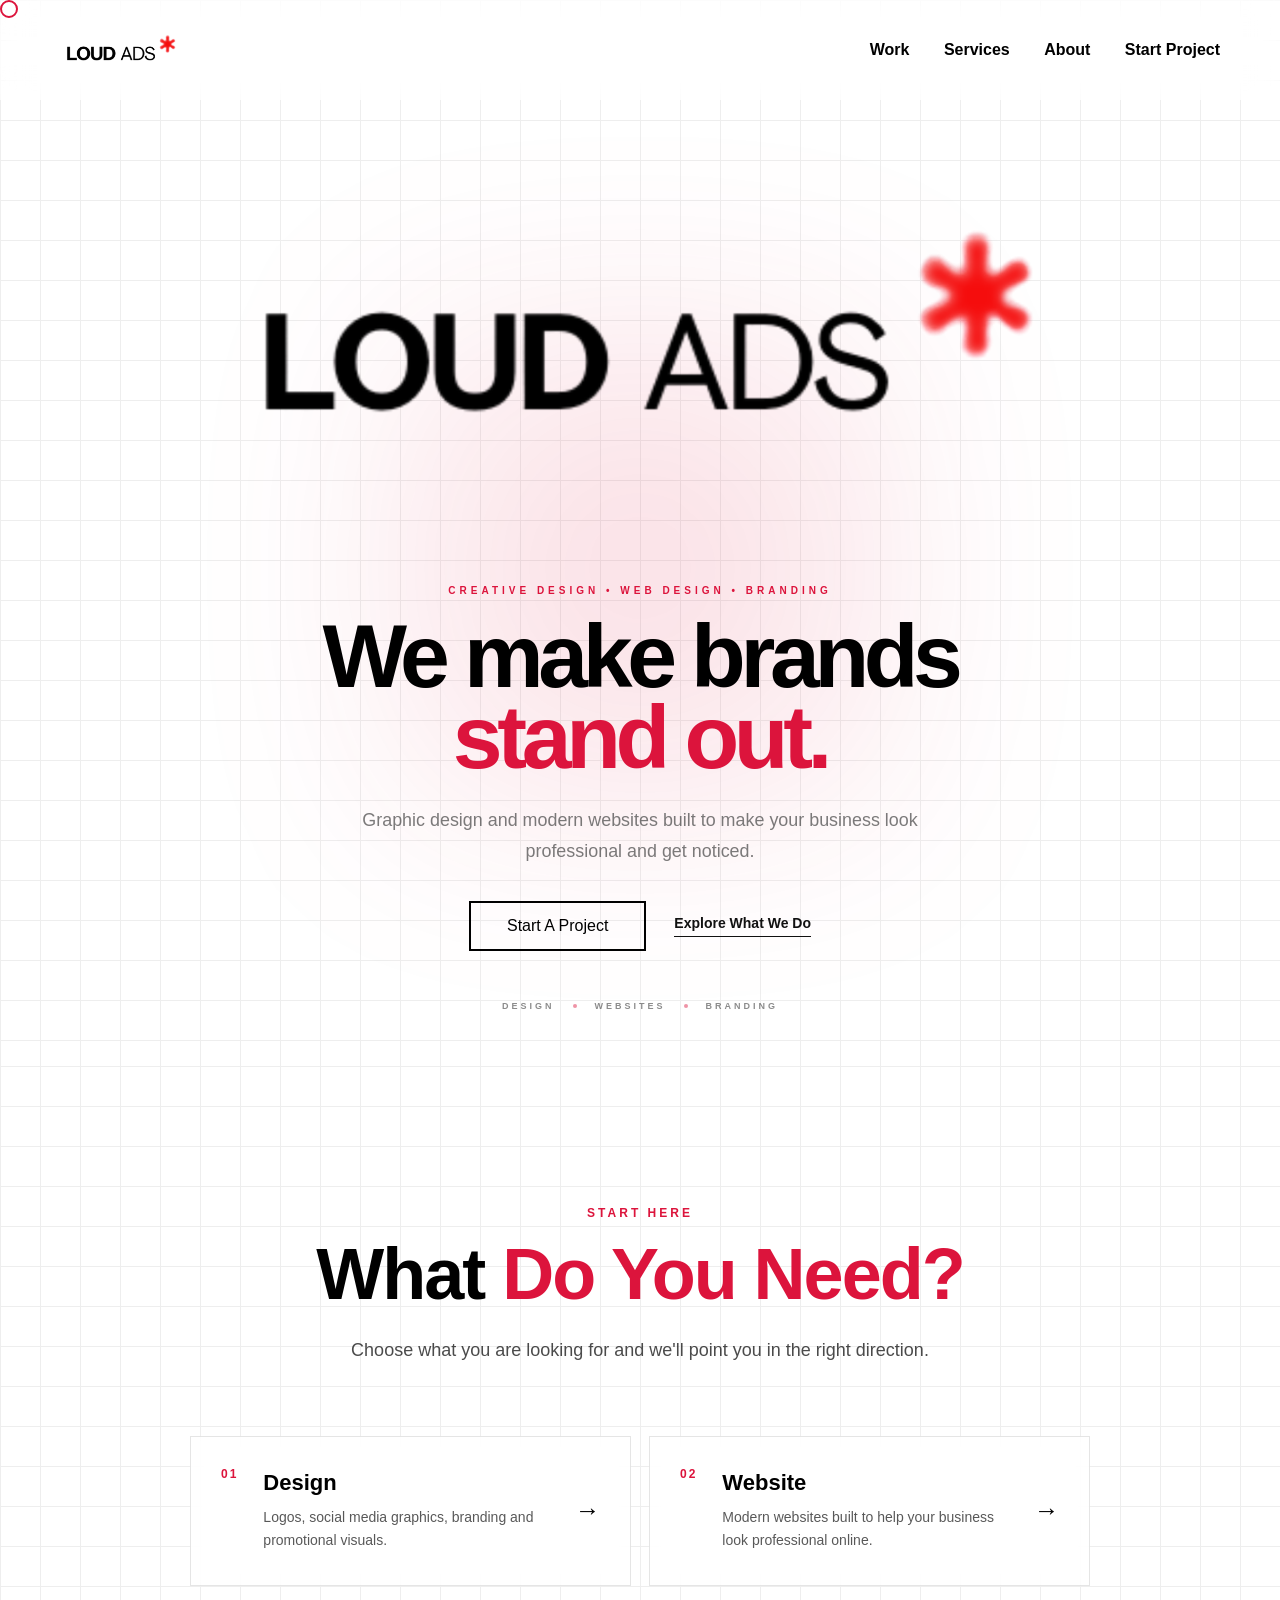
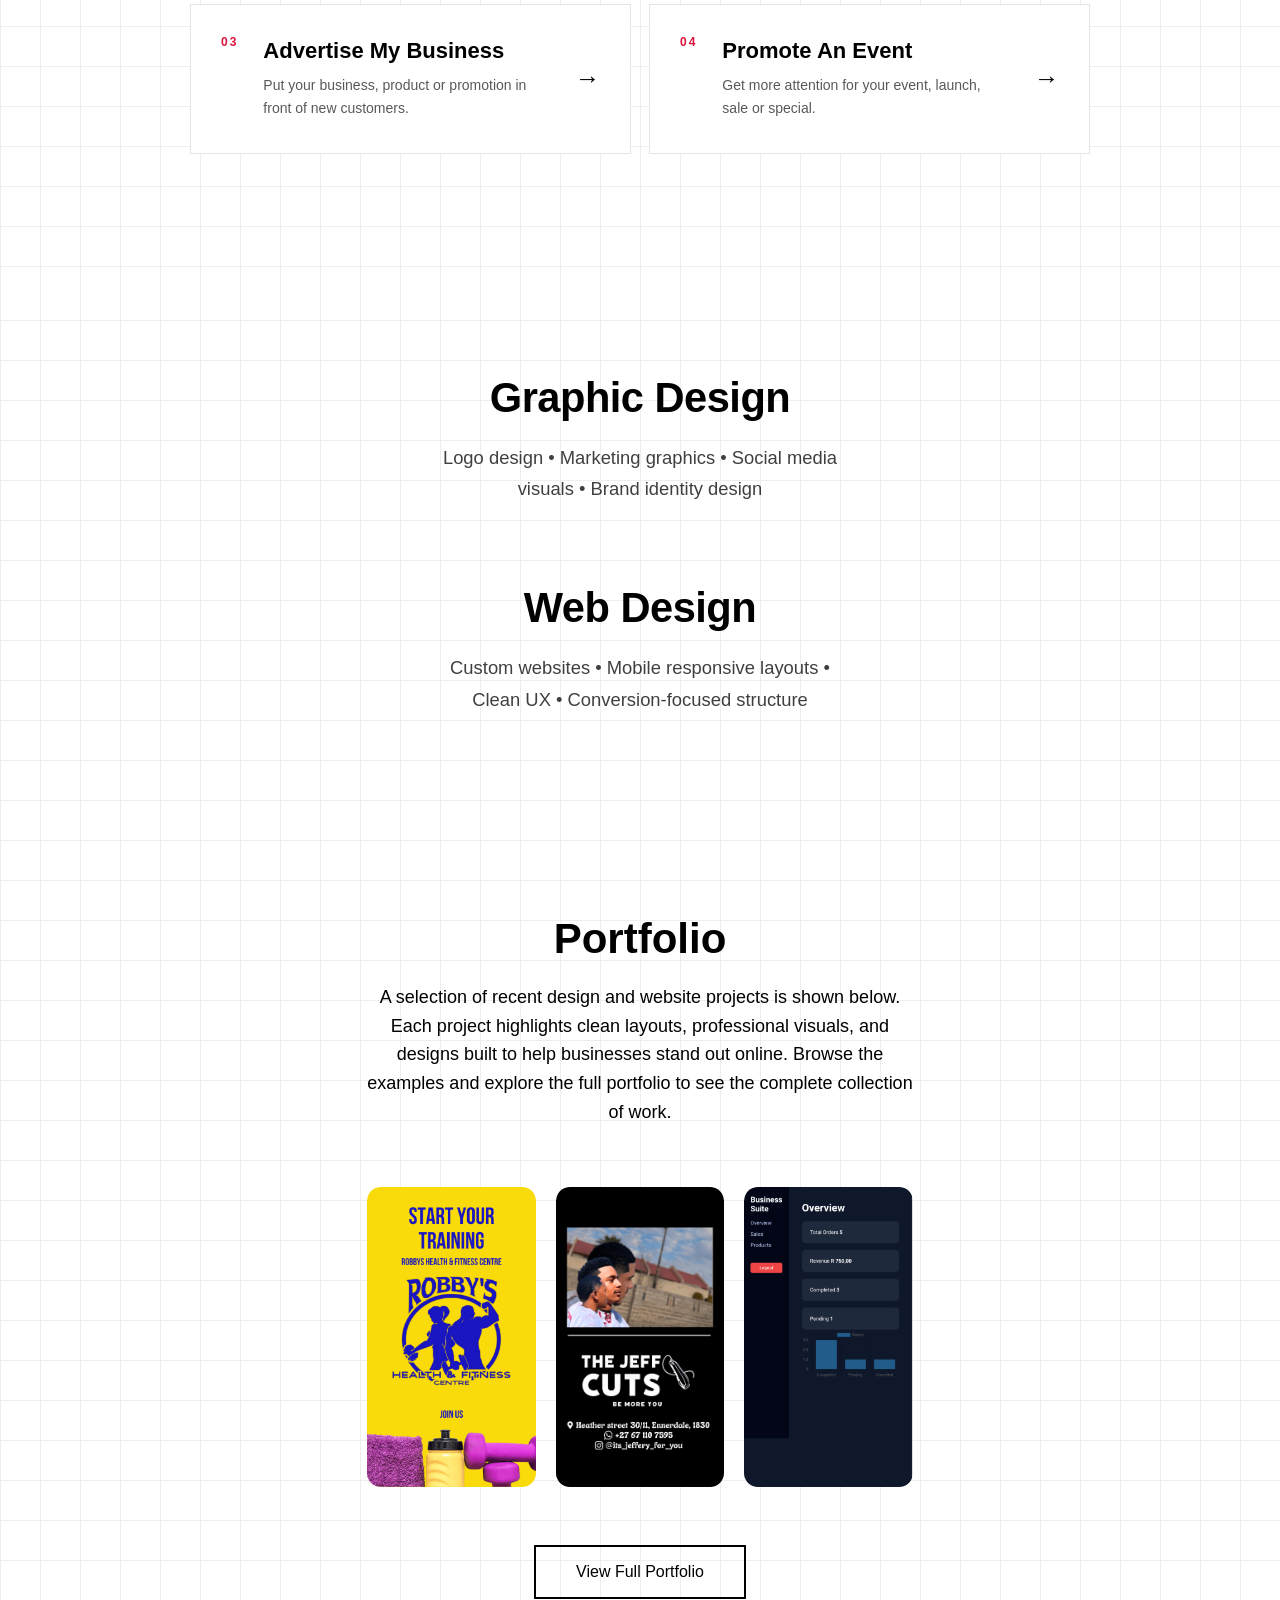
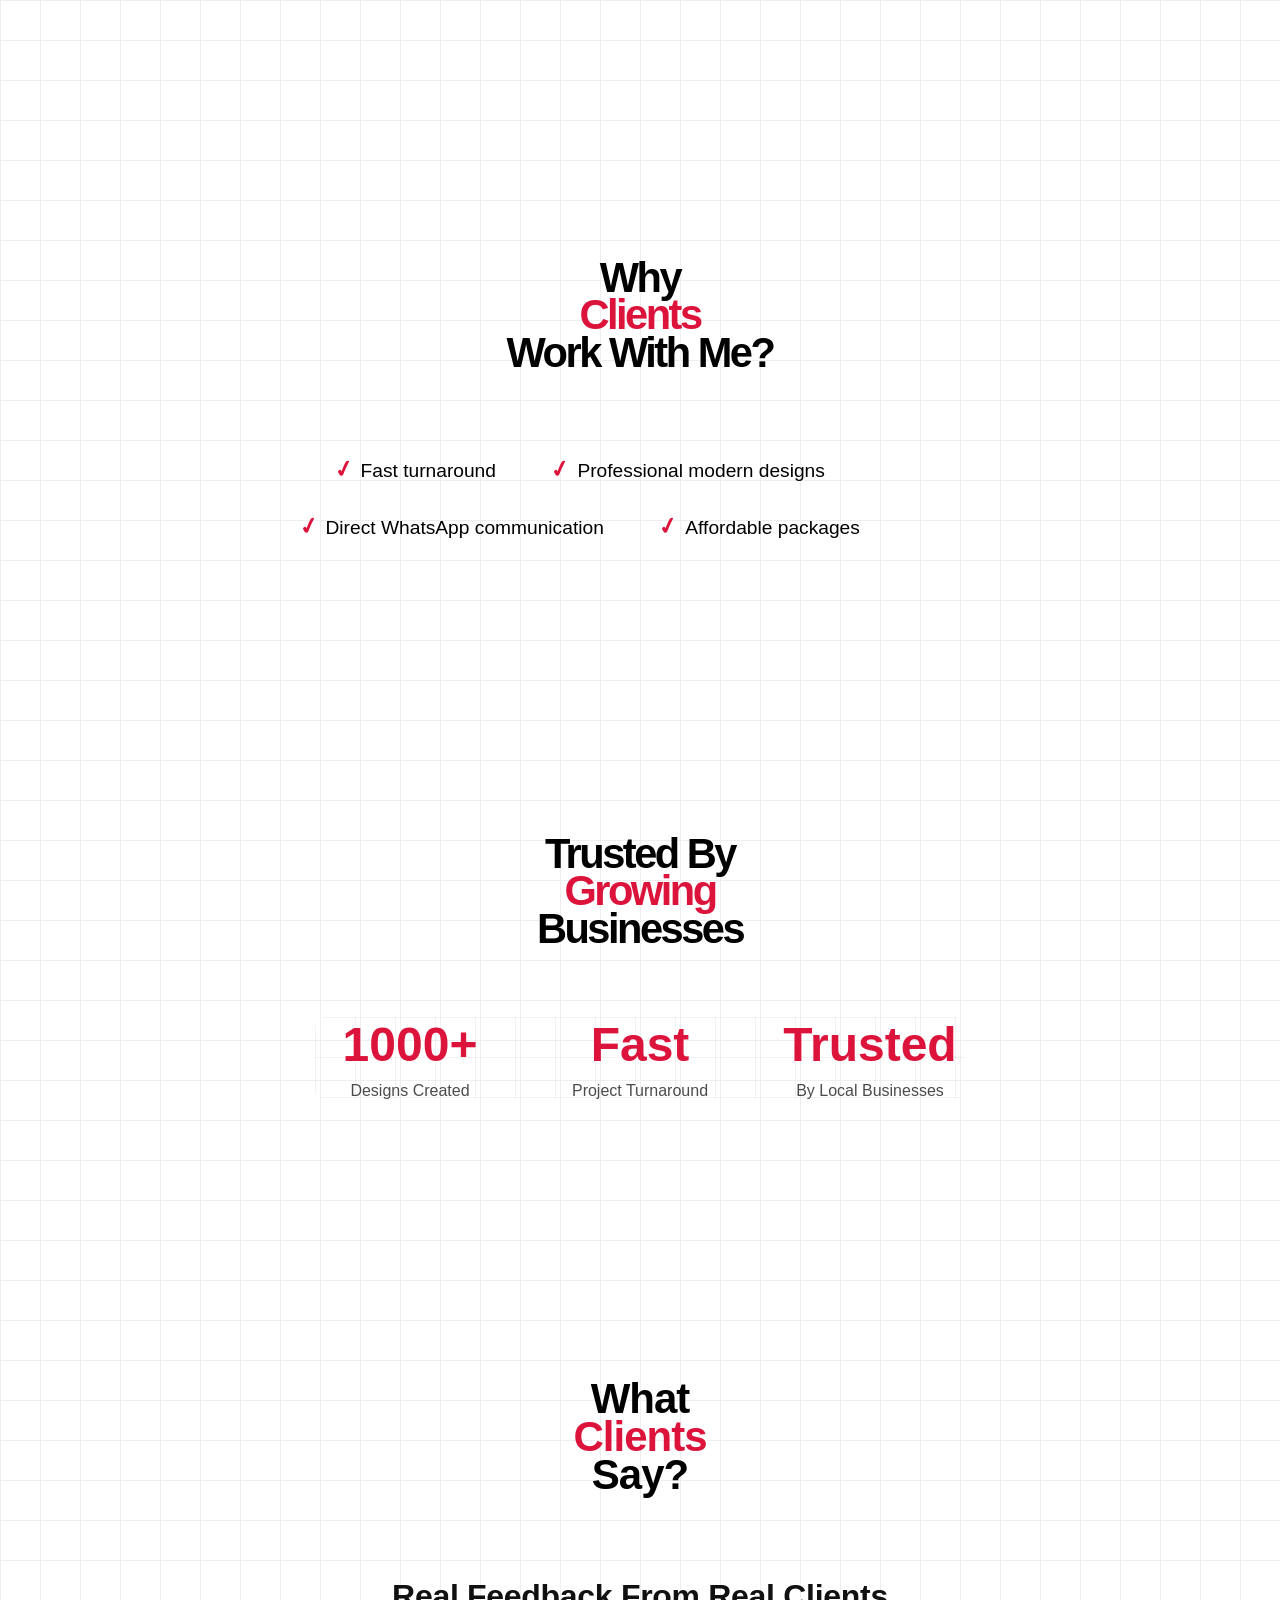
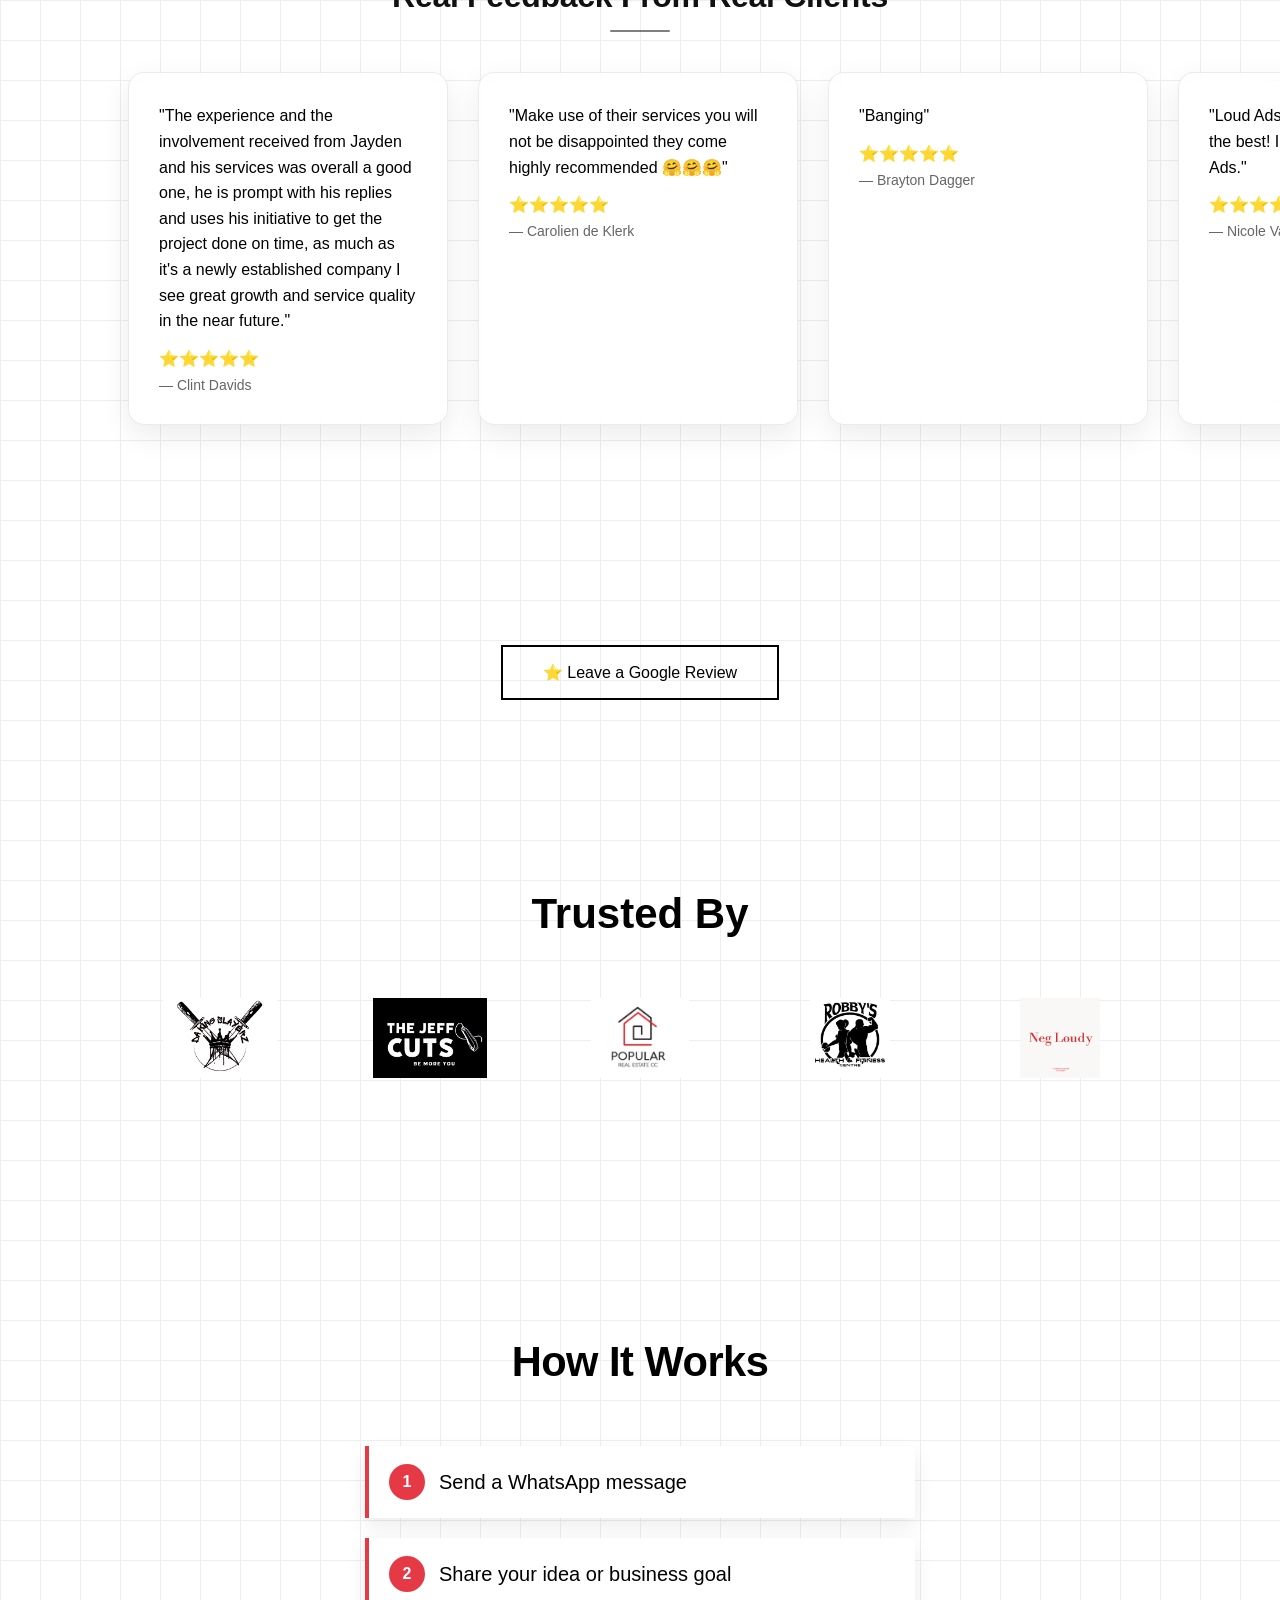
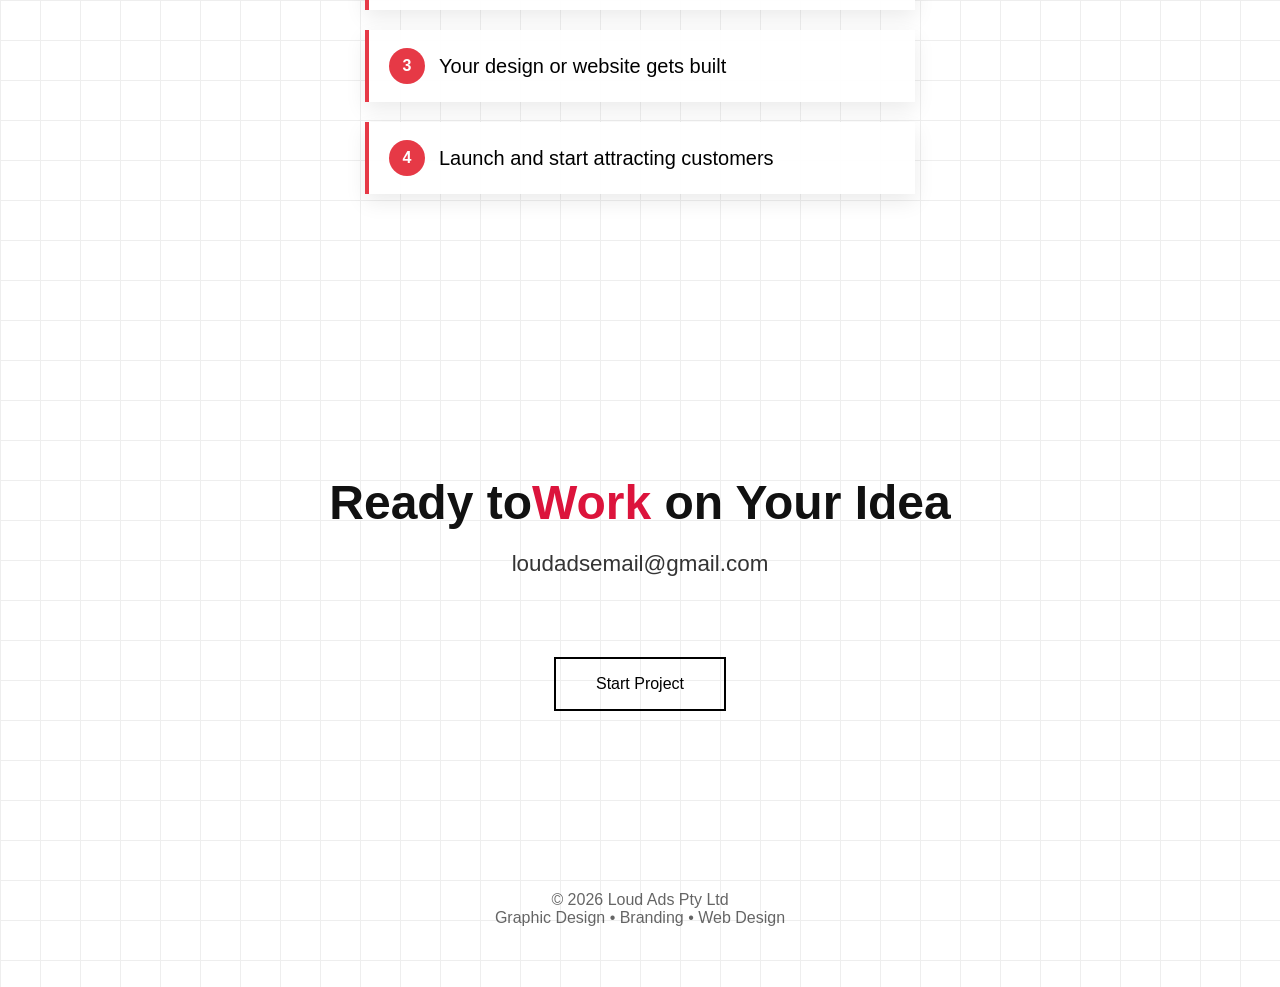
==== commit 5c817997: "Fix HTML structure and improve navigation links" ====
--- a/index.html
+++ b/index.html
@@ -6,22 +6,36 @@
 <title>Loud Ads</title>
 
 <link rel="stylesheet" href="style.css">
-</head>
-
-<body>
-
 <nav class="nav">
-    <!-- 🔥 CHANGE LOGO HERE -->
-      <a href="index.html">
-  <img src="images/loud-logo.png" class="logo" alt="Loud Logo">
-</a>
-
-    <div class="nav-links">
-        <a href="https://j38-dev.github.io/Loud-ads-Portfolio-page-2/">Portfolio</a>
-        <a href="https://j38-dev.github.io/Loud-Ads-About-Us/">About</a>
-        <a href="https://j38-dev.github.io/Loud-Ads-Services/">Services</a>
-        <a href="https://wa.me/27711507774" target="_blank">Contact</a>
-    </div>
+
+  <a href="index.html" class="nav-brand">
+    <img src="images/loud-logo.png" class="logo" alt="Loud Ads">
+  </a>
+
+  <div class="nav-links">
+
+    <a href="https://j38-dev.github.io/Loud-ads-Portfolio-page-2/">
+      Work
+    </a>
+
+    <a href="https://j38-dev.github.io/Loud-Ads-Services/">
+      Services
+    </a>
+
+    <a href="https://j38-dev.github.io/Loud-Ads-About-Us/">
+      About
+    </a>
+
+    <a
+      href="https://wa.me/27711507774?text=Hi%20Loud%20Ads%2C%20I%27d%20like%20to%20start%20a%20project."
+      target="_blank"
+      class="nav-cta"
+    >
+      Start Project
+    </a>
+
+  </div>
+
 </nav>
 
 <!-- HERO -->
--- a/style.css
+++ b/style.css
@@ -2208,25 +2208,31 @@
   }
 
 
+
+
+
+
+
+
 /* =========================================================
-   LOUD ADS — NEW HERO
+   LOUD ADS — HERO
 ========================================================= */
 
 .hero{
   min-height:100svh;
-  padding:150px 6% 70px;
+  padding:125px 5% 55px;
   position:relative;
   overflow:hidden;
+  display:flex;
+  flex-direction:column;
   justify-content:center;
-}
-
-
-/* BIG LOGO */
+  align-items:center;
+  text-align:center;
+}
 
 .hero-logo{
-  display:block;
-  width:min(420px,72vw);
-  margin:0 auto 42px;
+  width:min(850px,88vw);
+  margin:0 auto 35px;
   position:relative;
   z-index:2;
 }
@@ -2236,123 +2242,75 @@
   width:100%;
   height:auto;
   object-fit:contain;
-  transition:transform .4s ease;
-}
-
-.hero-logo:hover img{
-  transform:scale(1.03);
-}
-
-
-/* BRAND LABEL */
+}
 
 .hero-kicker{
   margin:0 0 20px;
-  font-size:11px;
+  font-size:10px;
   font-weight:700;
   letter-spacing:4px;
   color:#dc143c;
 }
 
-
-/* MAIN HEADLINE */
-
 .hero-title{
-  max-width:1050px;
+  max-width:1000px;
   margin:0 auto;
-  font-size:clamp(3.2rem,8vw,7.5rem);
-  line-height:.92;
-  letter-spacing:-.065em;
+  font-size:clamp(3rem,7vw,6.8rem);
+  line-height:.9;
+  letter-spacing:-.06em;
   font-weight:800;
 }
 
 .hero-title span{
+  display:block;
   color:#dc143c;
 }
 
-
-/* DESCRIPTION */
-
 .hero-sub{
-  max-width:650px;
-  margin:30px auto 0;
-  font-size:clamp(1rem,1.5vw,1.2rem);
+  max-width:620px;
+  margin:28px auto 0;
+  font-size:clamp(1rem,1.4vw,1.15rem);
   line-height:1.7;
   color:#444;
 }
-
-
-/* BUTTON AREA */
 
 .hero-actions{
   display:flex;
   justify-content:center;
   align-items:center;
-  gap:18px;
-  margin-top:38px;
-  flex-wrap:wrap;
-}
-
-
-/* MAIN CTA */
-
-.hero-main-btn{
-  border:0;
-  background:#dc143c;
-  color:white;
-  padding:17px 28px;
-  font-size:15px;
-  font-weight:700;
-  cursor:pointer;
-  transition:.3s ease;
-}
-
-.hero-main-btn span{
-  display:inline-block;
-  margin-left:10px;
-  transition:transform .3s ease;
-}
-
-.hero-main-btn:hover{
-  transform:translateY(-4px);
-  box-shadow:0 15px 35px rgba(220,20,60,.22);
-}
-
-.hero-main-btn:hover span{
-  transform:translate(4px,-4px);
-}
-
-
-/* SECONDARY CTA */
-
-.hero-secondary-btn{
+  gap:28px;
+  margin-top:35px;
+}
+
+.hero-actions .magnetic{
+  margin:0;
+}
+
+.hero-text-link{
   color:#111;
   text-decoration:none;
   font-size:14px;
   font-weight:700;
-  padding:15px 5px;
   border-bottom:1px solid #111;
-  transition:.3s ease;
-}
-
-.hero-secondary-btn:hover{
+  padding-bottom:5px;
+  transition:.25s ease;
+}
+
+.hero-text-link:hover{
   color:#dc143c;
   border-color:#dc143c;
 }
-
-
-/* SERVICE STRIP */
 
 .hero-proof{
   display:flex;
   justify-content:center;
   align-items:center;
   gap:18px;
-  margin-top:65px;
-  font-size:10px;
+  margin-top:50px;
+  font-size:9px;
   font-weight:700;
-  letter-spacing:2px;
-  opacity:.5;
+  letter-spacing:3px;
+  opacity:.45;
 }
 
 .hero-proof i{
@@ -2362,61 +2320,45 @@
   background:#dc143c;
 }
 
-
-/* MOBILE */
-
 @media(max-width:700px){
 
   .hero{
     min-height:100svh;
-    padding:145px 20px 60px;
+    padding:120px 20px 45px;
   }
 
   .hero-logo{
-    width:min(300px,78vw);
-    margin-bottom:35px;
+    width:92vw;
+    margin-bottom:30px;
   }
 
   .hero-kicker{
-    font-size:8px;
+    font-size:7px;
     letter-spacing:2px;
+    margin-bottom:16px;
   }
 
   .hero-title{
     font-size:clamp(3rem,14vw,4.5rem);
-    line-height:.94;
+    line-height:.92;
   }
 
   .hero-sub{
-    font-size:15px;
+    font-size:14px;
     line-height:1.65;
-    margin-top:24px;
+    margin-top:22px;
   }
 
   .hero-actions{
-    width:100%;
     flex-direction:column;
-    gap:14px;
-  }
-
-  .hero-actions a{
-    width:100%;
-    max-width:320px;
-  }
-
-  .hero-main-btn{
-    width:100%;
-  }
-
-  .hero-secondary-btn{
-    display:inline-block;
+    gap:20px;
+    margin-top:30px;
   }
 
   .hero-proof{
     gap:9px;
-    margin-top:45px;
+    margin-top:40px;
     font-size:7px;
-    letter-spacing:1px;
-  }
-
-    }
+    letter-spacing:1.5px;
+  }
+  }
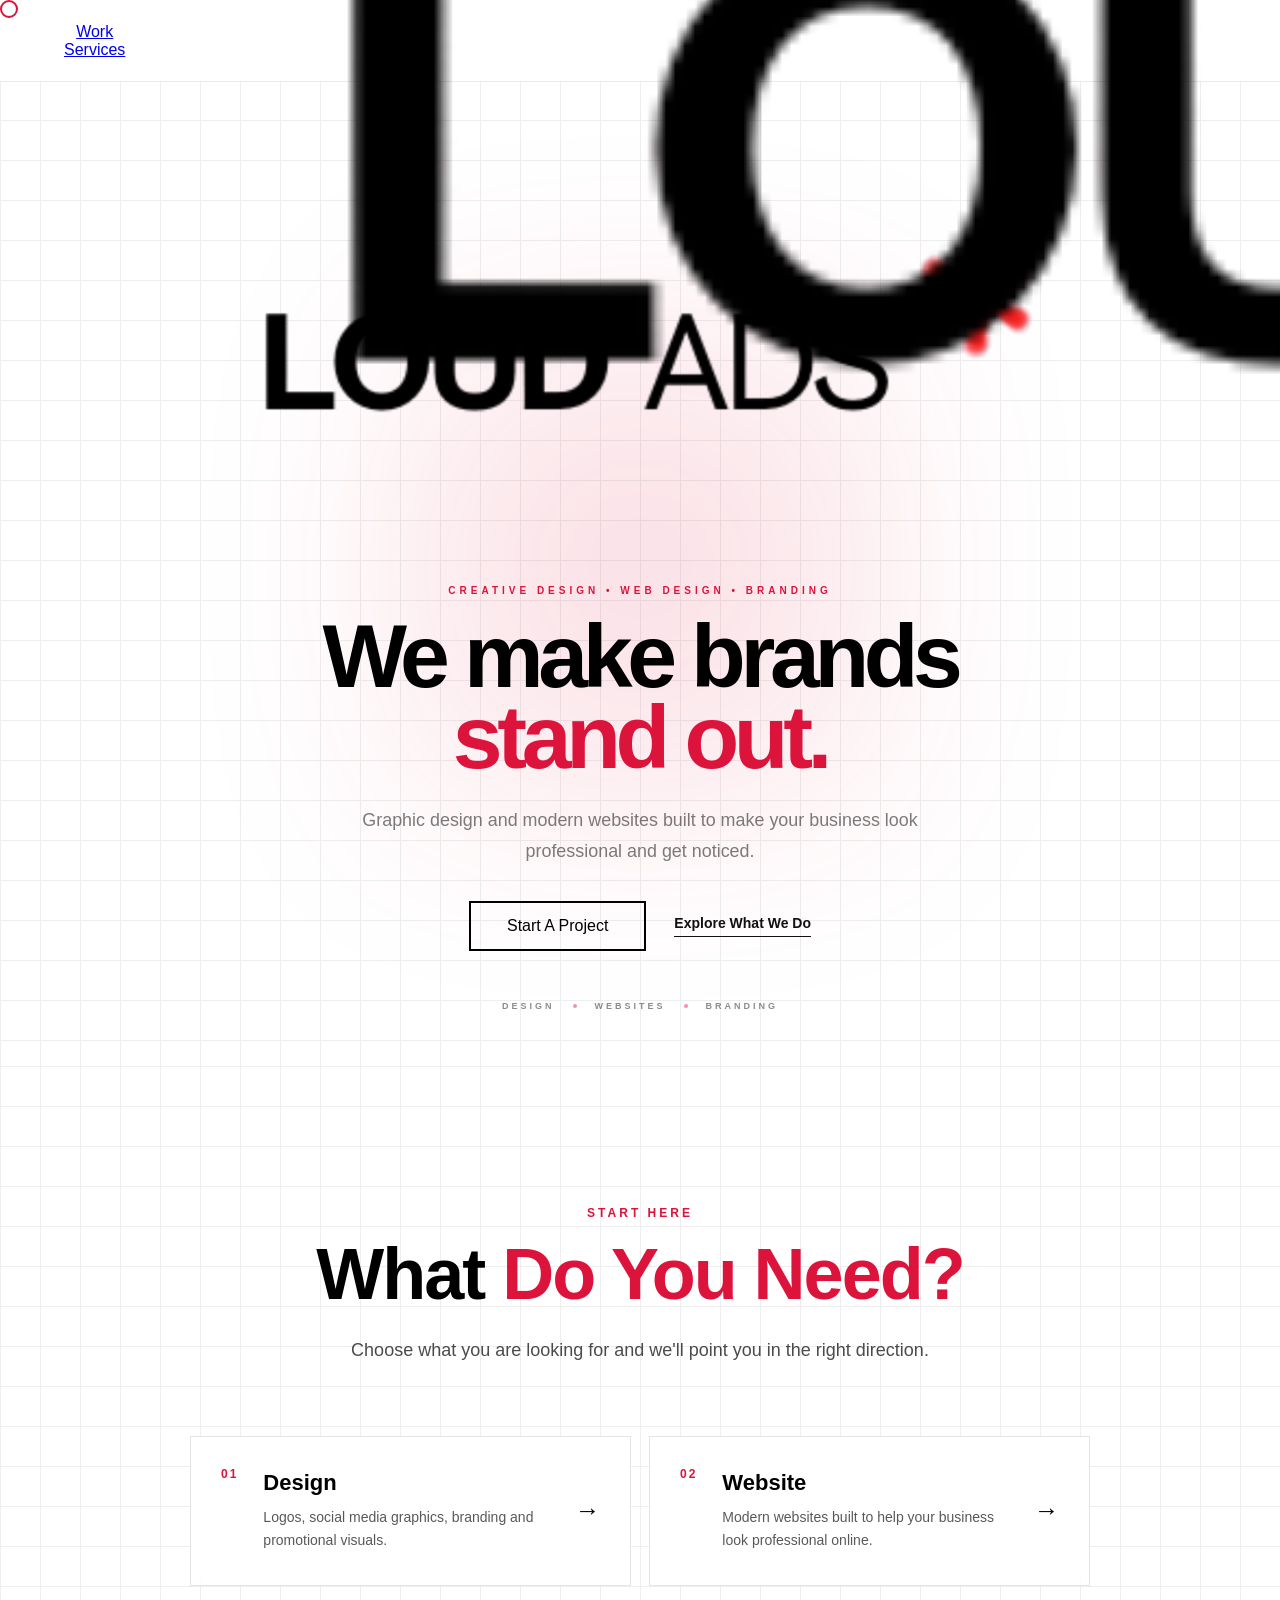
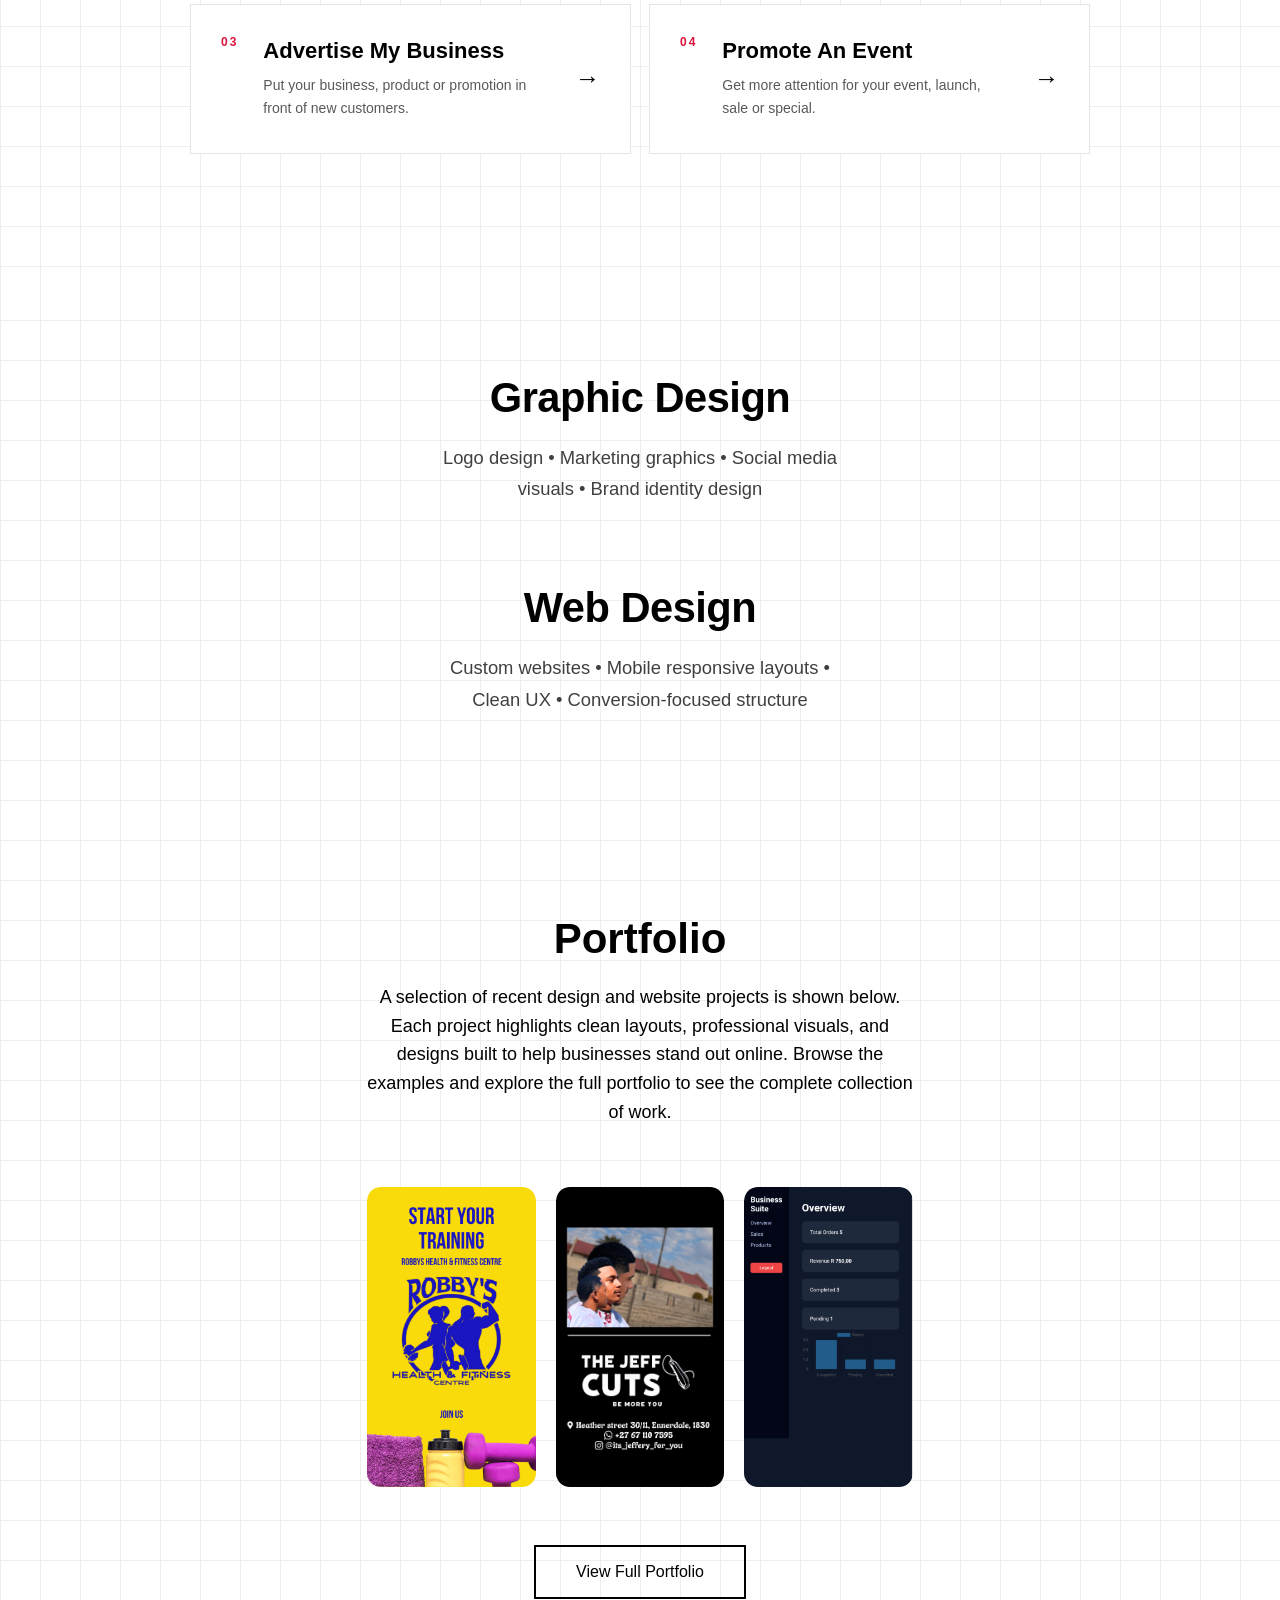
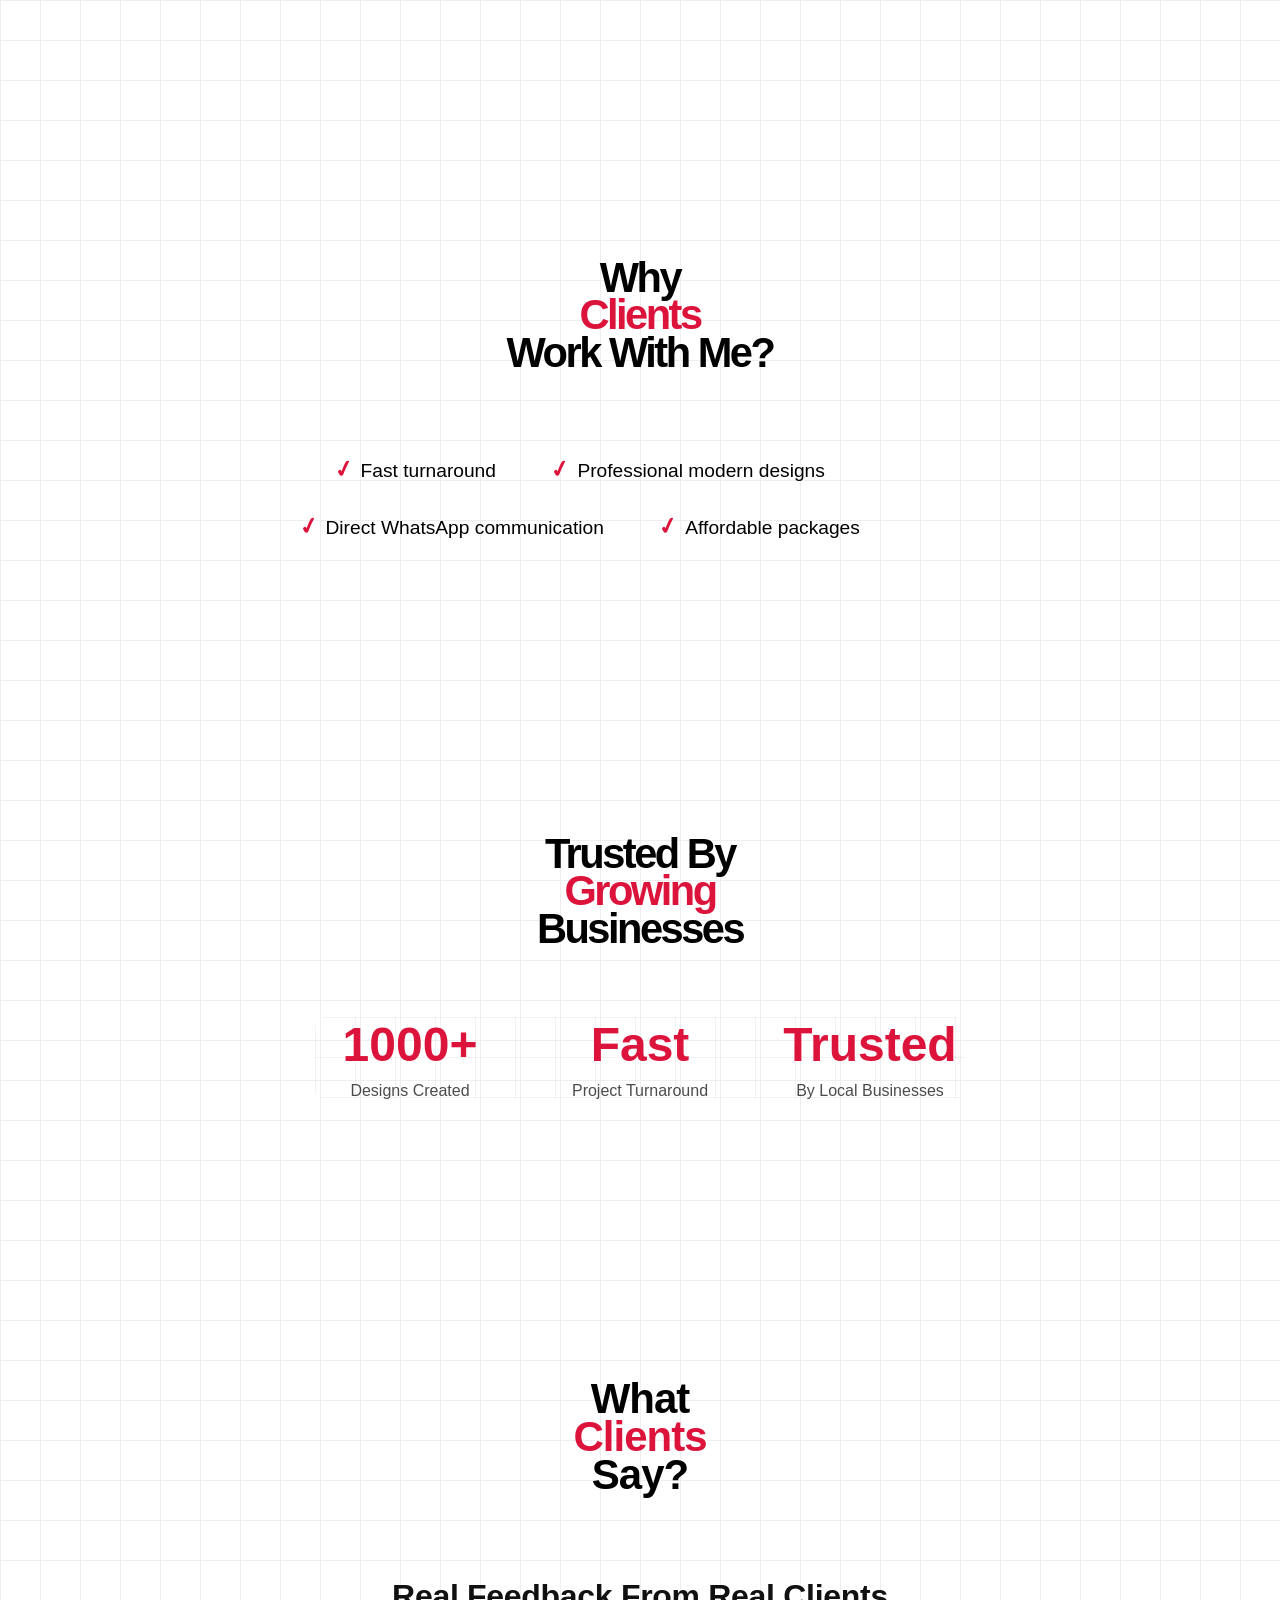
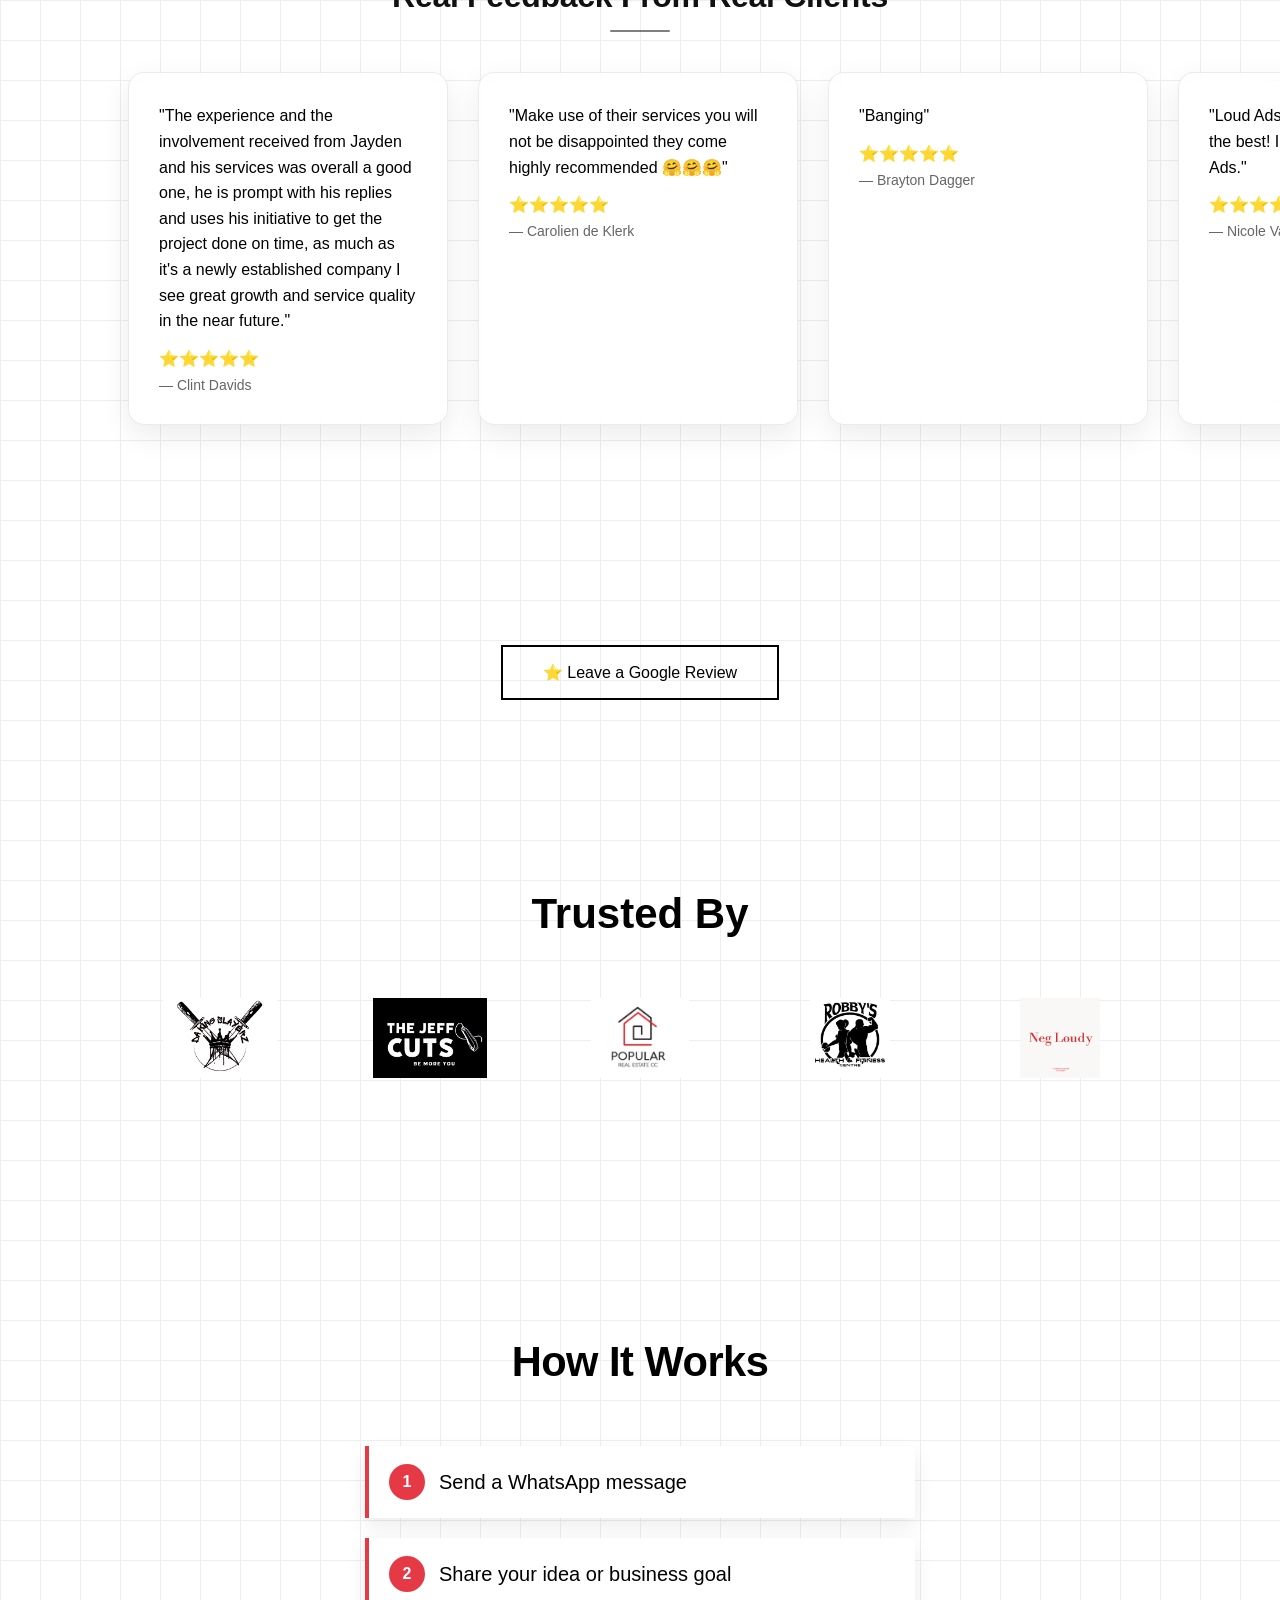
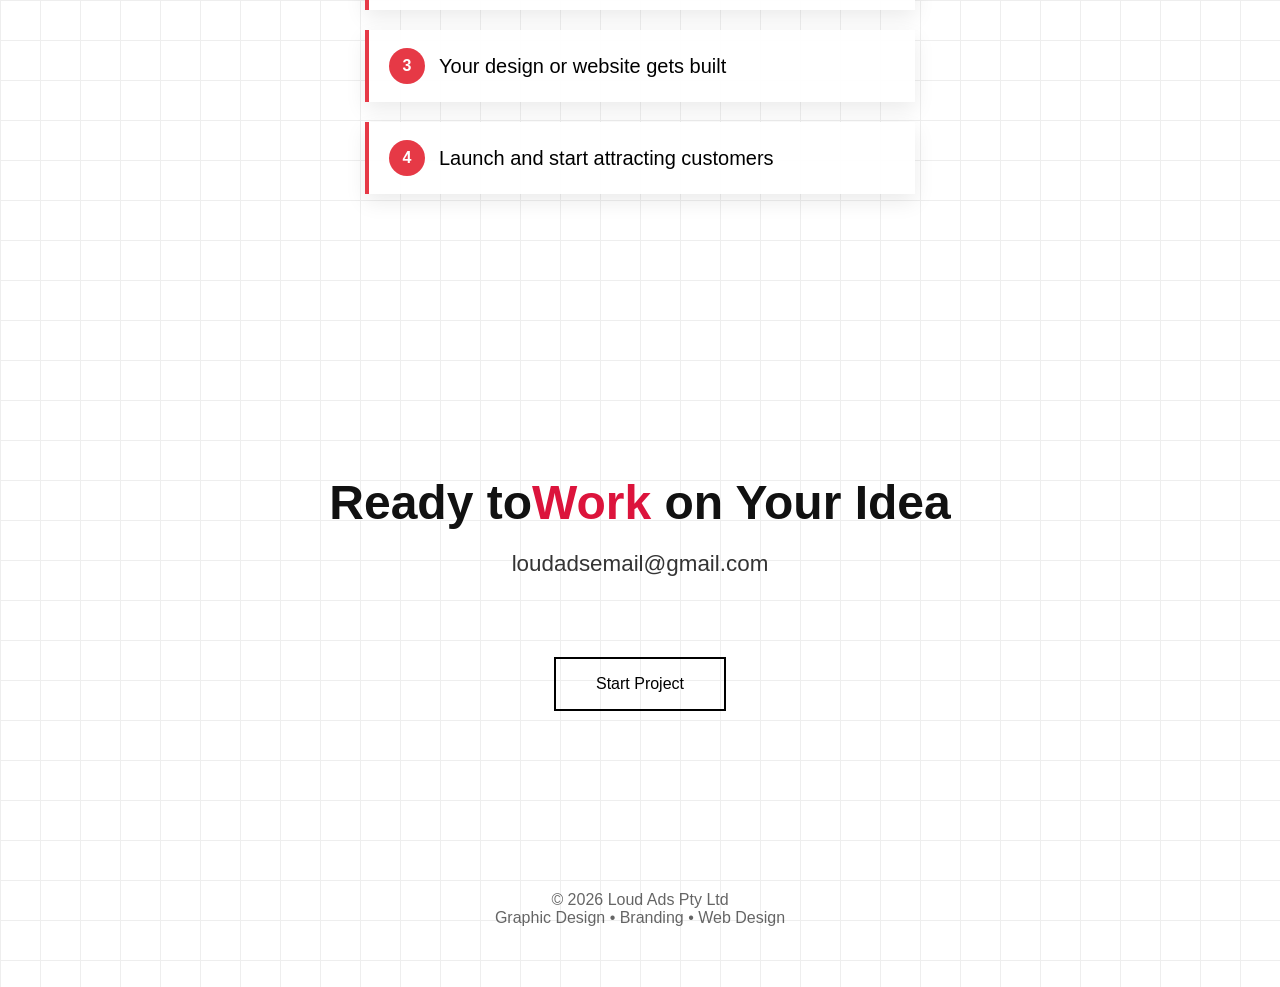
==== commit 49e3ce4a: "Update index.html" ====
--- a/index.html
+++ b/index.html
@@ -6,34 +6,26 @@
 <title>Loud Ads</title>
 
 <link rel="stylesheet" href="style.css">
+
+
+
+  
 <nav class="nav">
 
+  <div class="nav-side nav-left">
+    <a href="https://j38-dev.github.io/Loud-ads-Portfolio-page-2/">Work</a>
+    <a href="https://j38-dev.github.io/Loud-Ads-Services/">Services</a>
+  </div>
+
   <a href="index.html" class="nav-brand">
-    <img src="images/loud-logo.png" class="logo" alt="Loud Ads">
+    <img src="images/loud-logo.png" alt="Loud Ads">
   </a>
 
-  <div class="nav-links">
-
-    <a href="https://j38-dev.github.io/Loud-ads-Portfolio-page-2/">
-      Work
-    </a>
-
-    <a href="https://j38-dev.github.io/Loud-Ads-Services/">
-      Services
-    </a>
-
-    <a href="https://j38-dev.github.io/Loud-Ads-About-Us/">
-      About
-    </a>
-
-    <a
-      href="https://wa.me/27711507774?text=Hi%20Loud%20Ads%2C%20I%27d%20like%20to%20start%20a%20project."
-      target="_blank"
-      class="nav-cta"
-    >
+  <div class="nav-side nav-right">
+    <a href="https://j38-dev.github.io/Loud-Ads-About-Us/">About</a>
+    <a href="https://wa.me/27711507774?text=Hi%20Loud%20Ads%2C%20I%27d%20like%20to%20start%20a%20project." target="_blank" class="nav-project">
       Start Project
     </a>
-
   </div>
 
 </nav>
--- a/style.css
+++ b/style.css
@@ -2362,3 +2362,98 @@
     letter-spacing:1.5px;
   }
   }
+
+/* =========================================================
+   LOUD ADS — NAVIGATION
+========================================================= */
+
+.nav{
+  height:82px;
+  padding:0 5%;
+  display:flex;
+  align-items:center;
+  justify-content:space-between;
+  position:fixed;
+  top:0;
+  left:0;
+  width:100%;
+  z-index:9999;
+  background:rgba(255,255,255,.88);
+  backdrop-filter:blur(18px);
+  -webkit-backdrop-filter:blur(18px);
+  border-bottom:1px solid rgba(0,0,0,.08);
+}
+
+.nav-brand{
+  display:flex;
+  align-items:center;
+}
+
+.nav .logo{
+  width:150px;
+  height:auto;
+  display:block;
+}
+
+.nav-links{
+  display:flex;
+  align-items:center;
+  gap:34px;
+  margin:0;
+}
+
+.nav-links a{
+  color:#111;
+  text-decoration:none;
+  font-size:12px;
+  font-weight:700;
+  letter-spacing:1.5px;
+  text-transform:uppercase;
+  transition:.25s ease;
+}
+
+.nav-links a:hover{
+  color:#dc143c;
+}
+
+.nav-links .nav-cta{
+  background:#dc143c;
+  color:#fff;
+  padding:13px 20px;
+}
+
+.nav-links .nav-cta:hover{
+  color:#fff;
+  transform:translateY(-2px);
+  box-shadow:0 8px 20px rgba(220,20,60,.2);
+}
+
+@media(max-width:700px){
+
+  .nav{
+    height:70px;
+    padding:0 18px;
+  }
+
+  .nav .logo{
+    width:115px;
+  }
+
+  .nav-links{
+    gap:13px;
+  }
+
+  .nav-links a{
+    font-size:8px;
+    letter-spacing:.8px;
+  }
+
+  .nav-links a:nth-child(2){
+    display:none;
+  }
+
+  .nav-links .nav-cta{
+    padding:10px 12px;
+  }
+    }
+
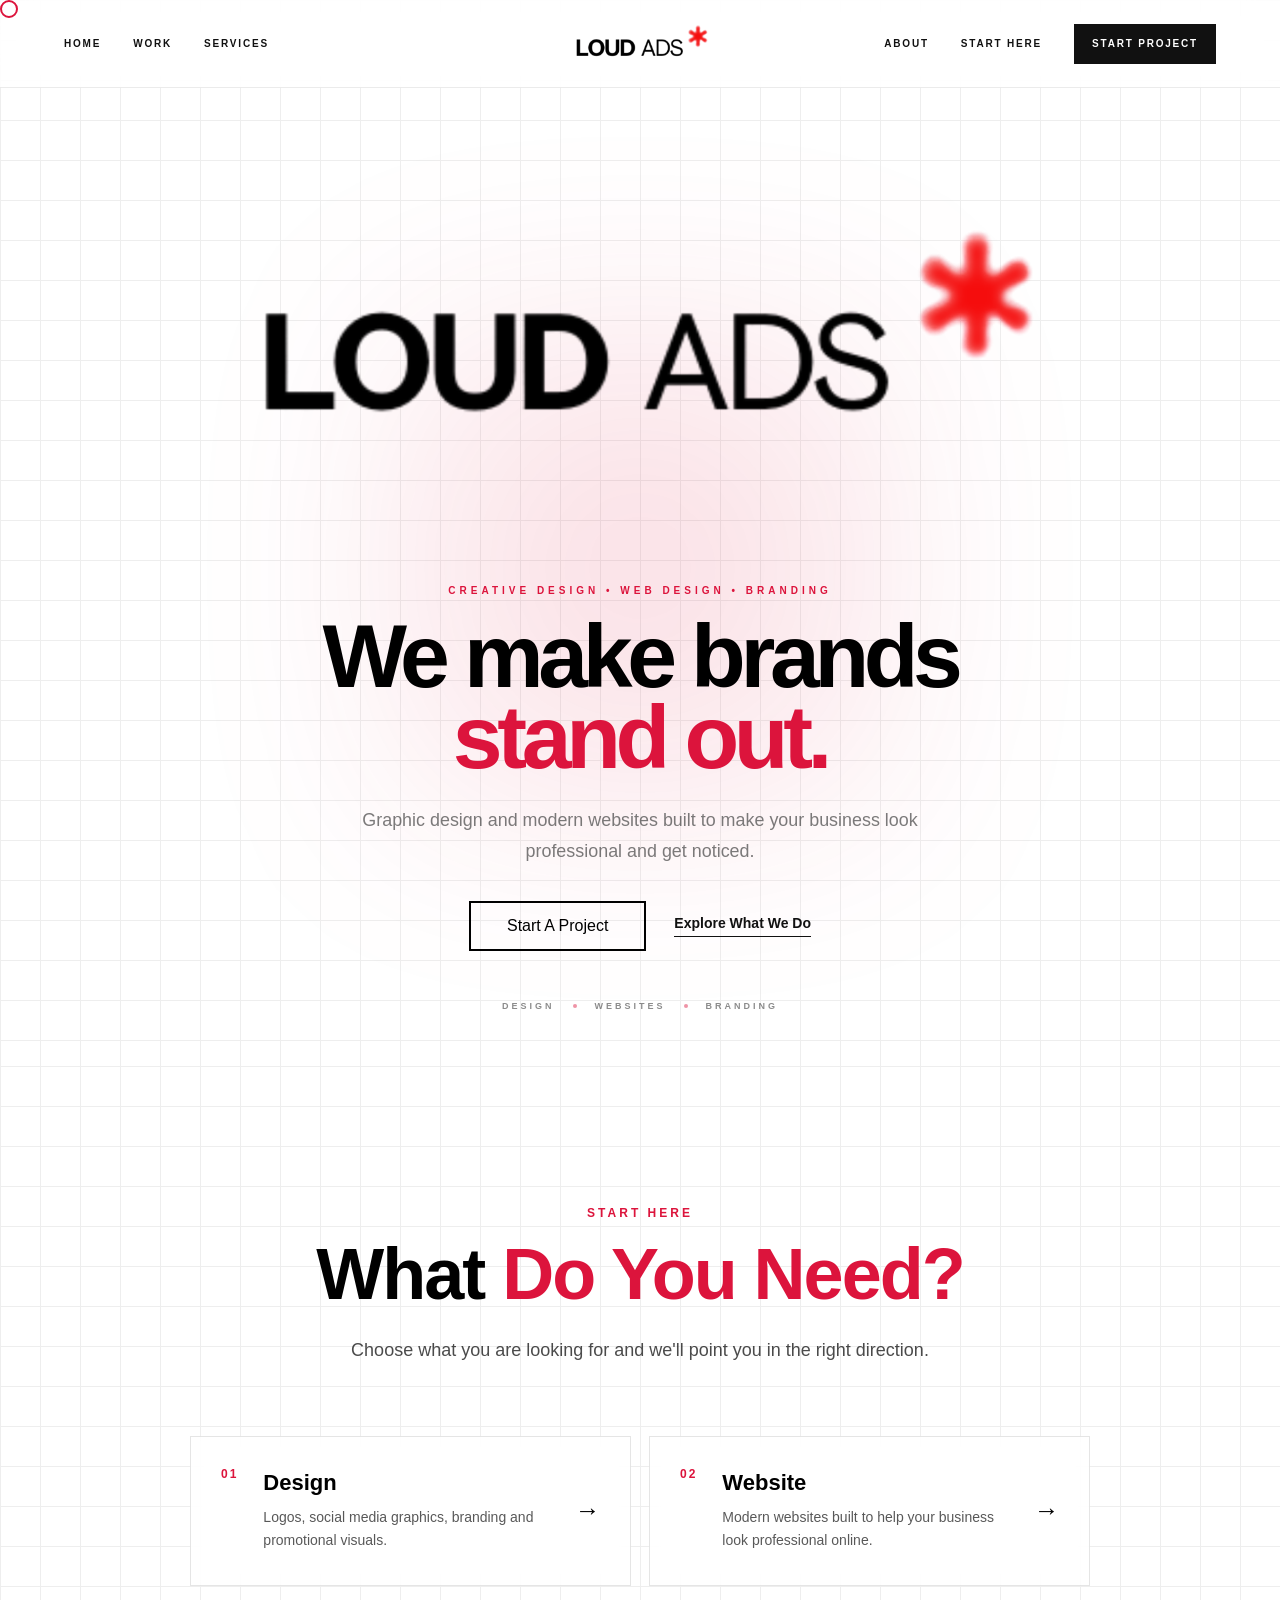
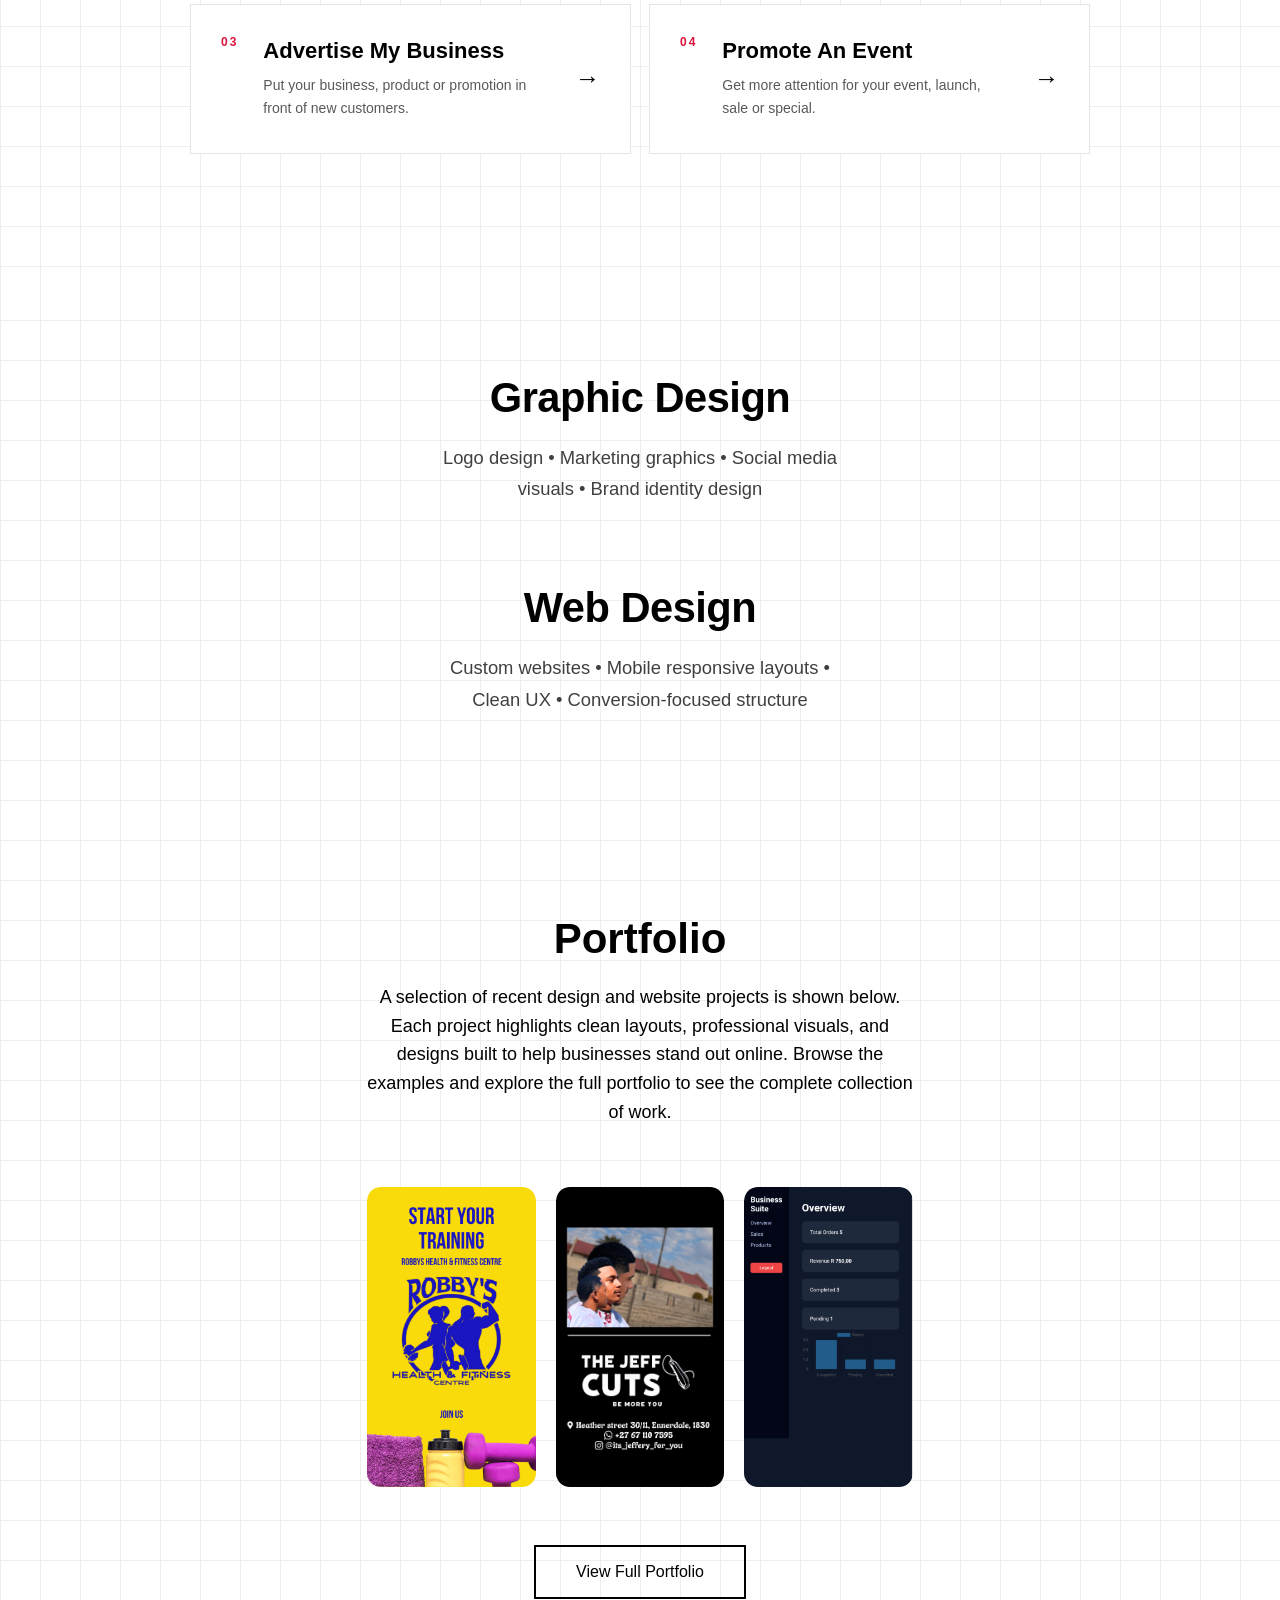
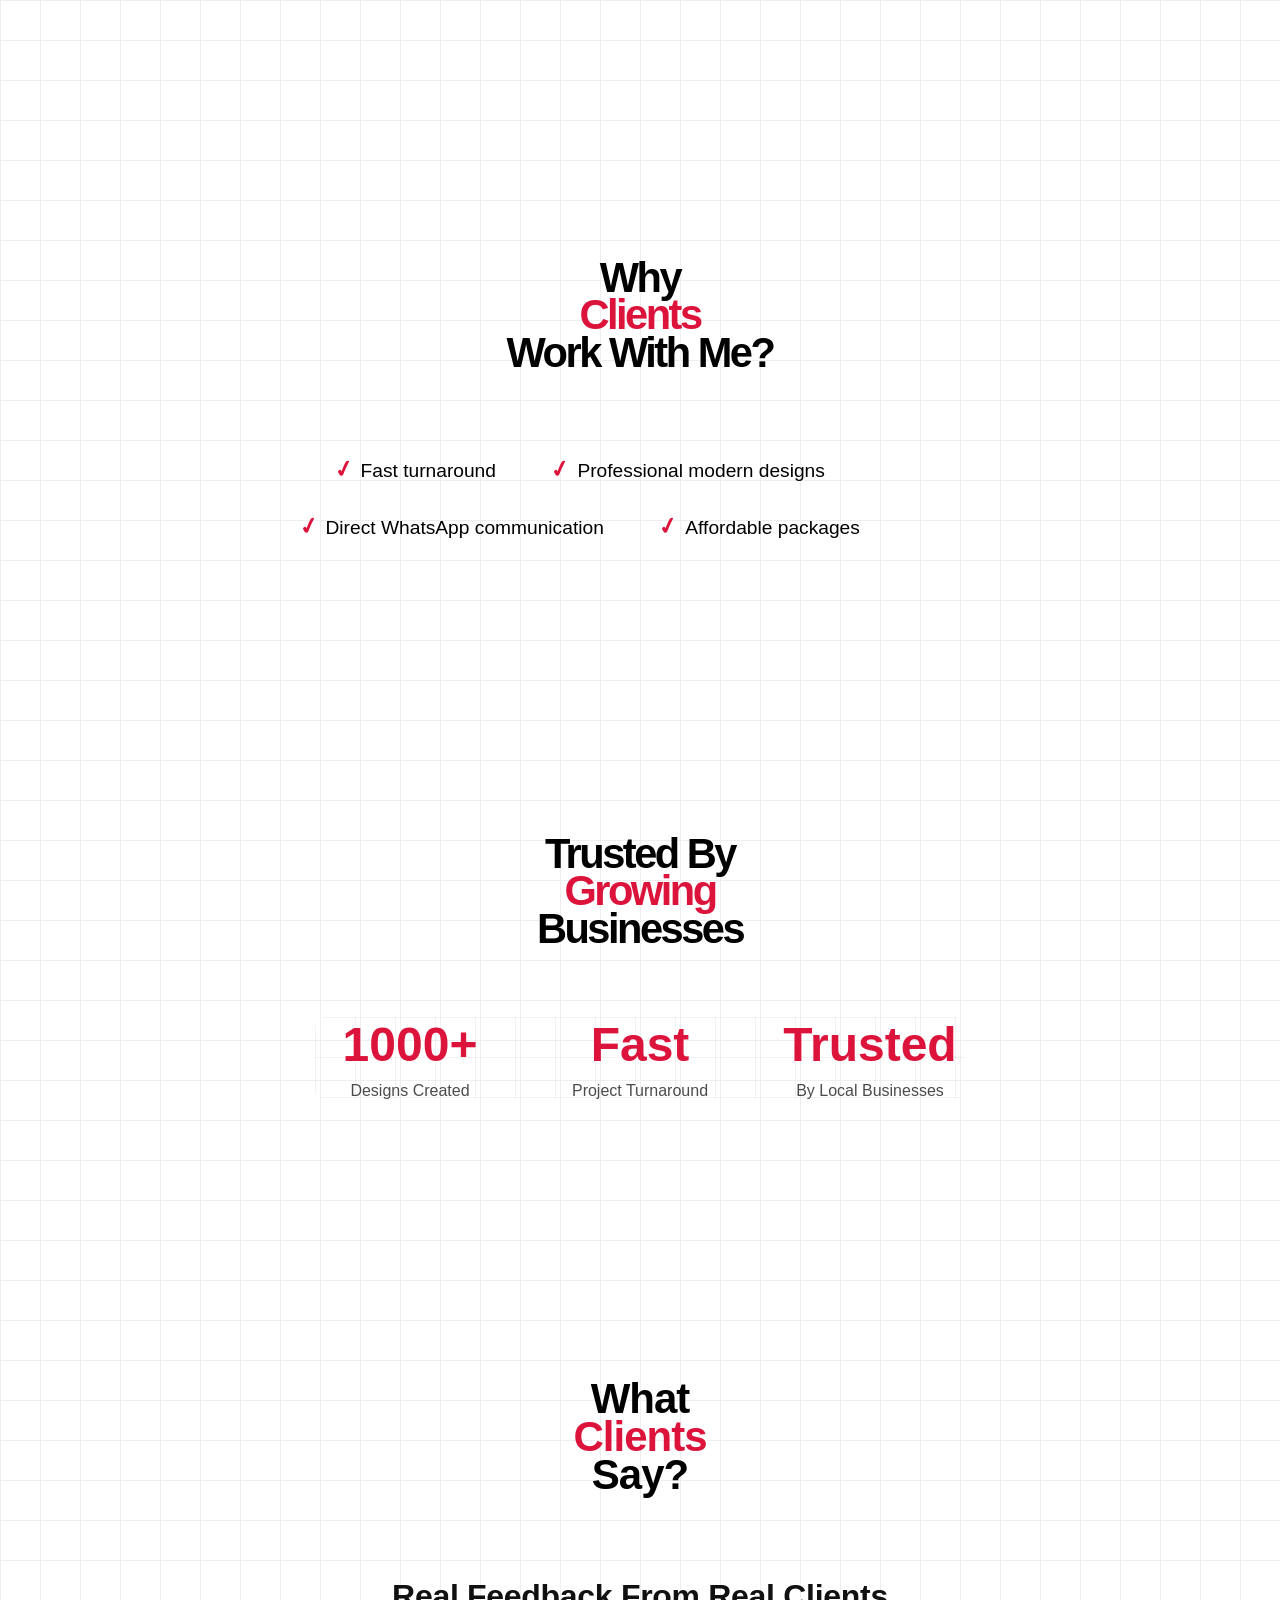
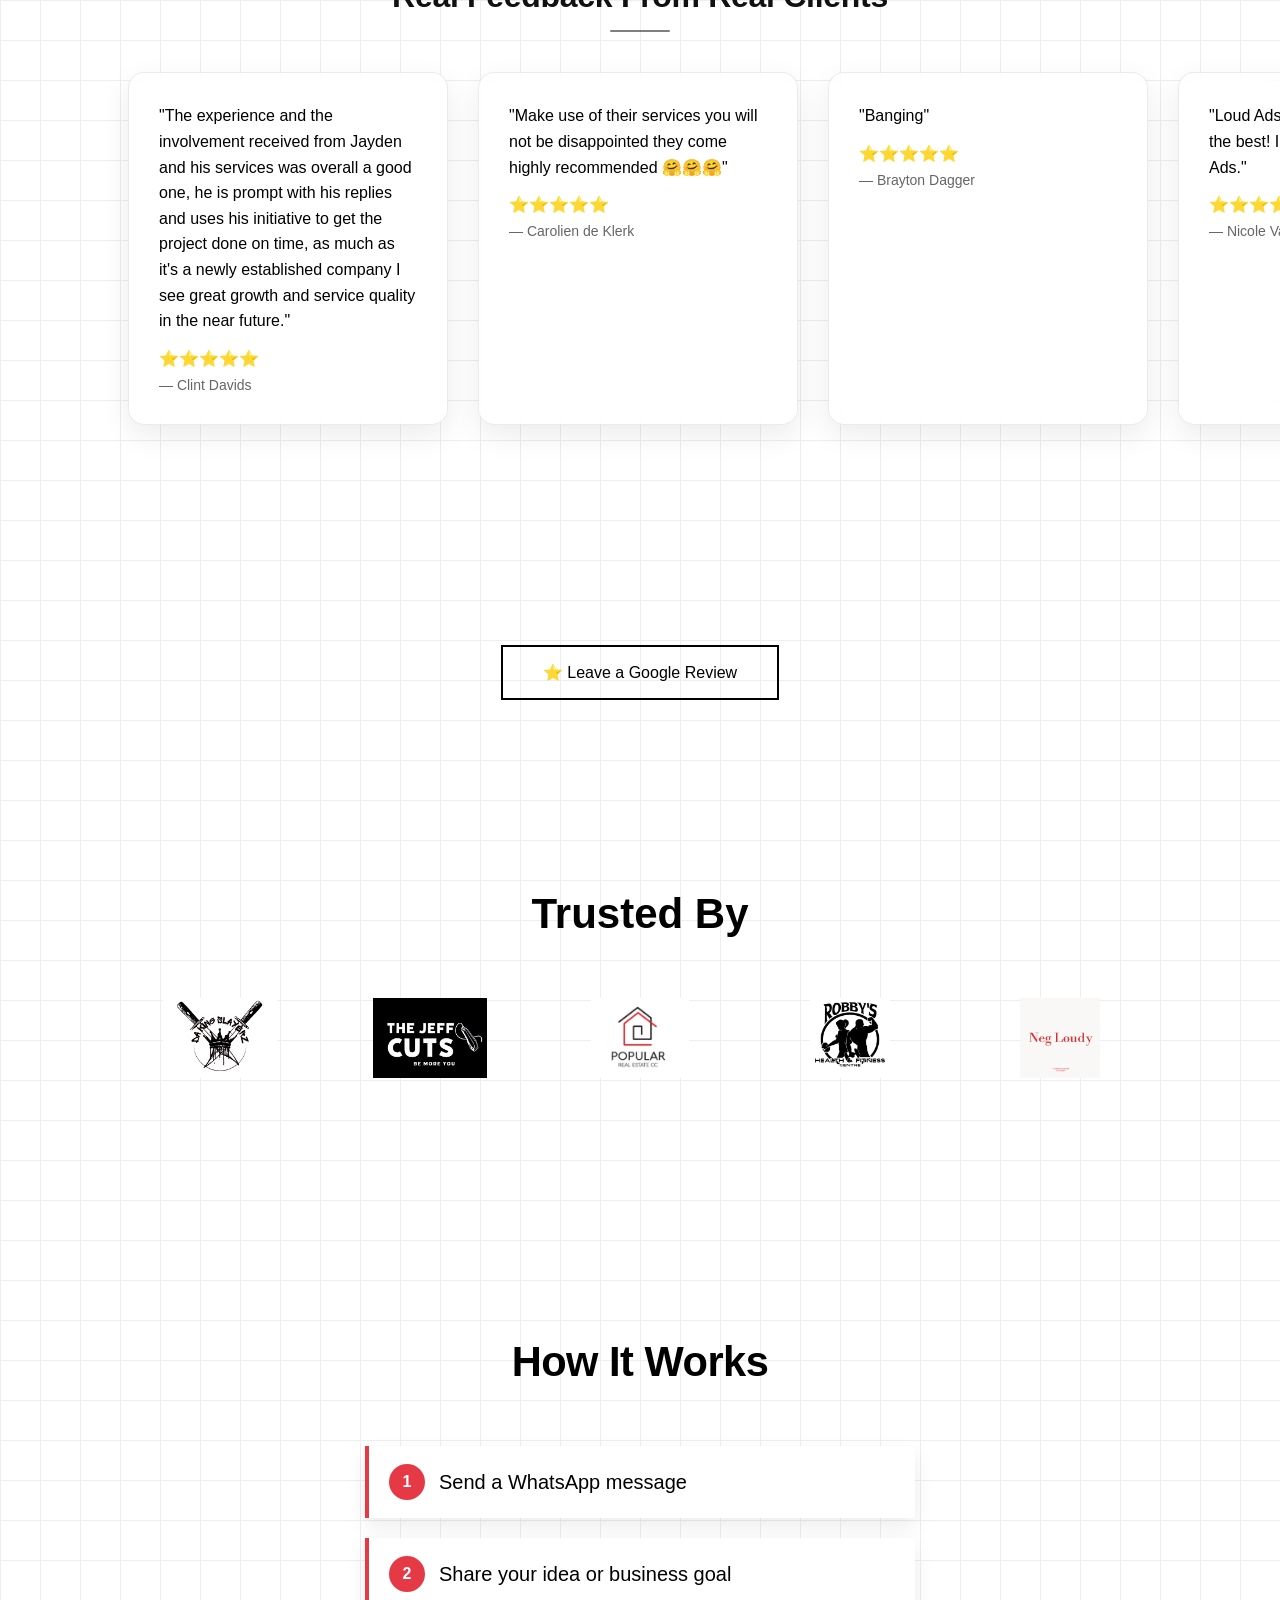
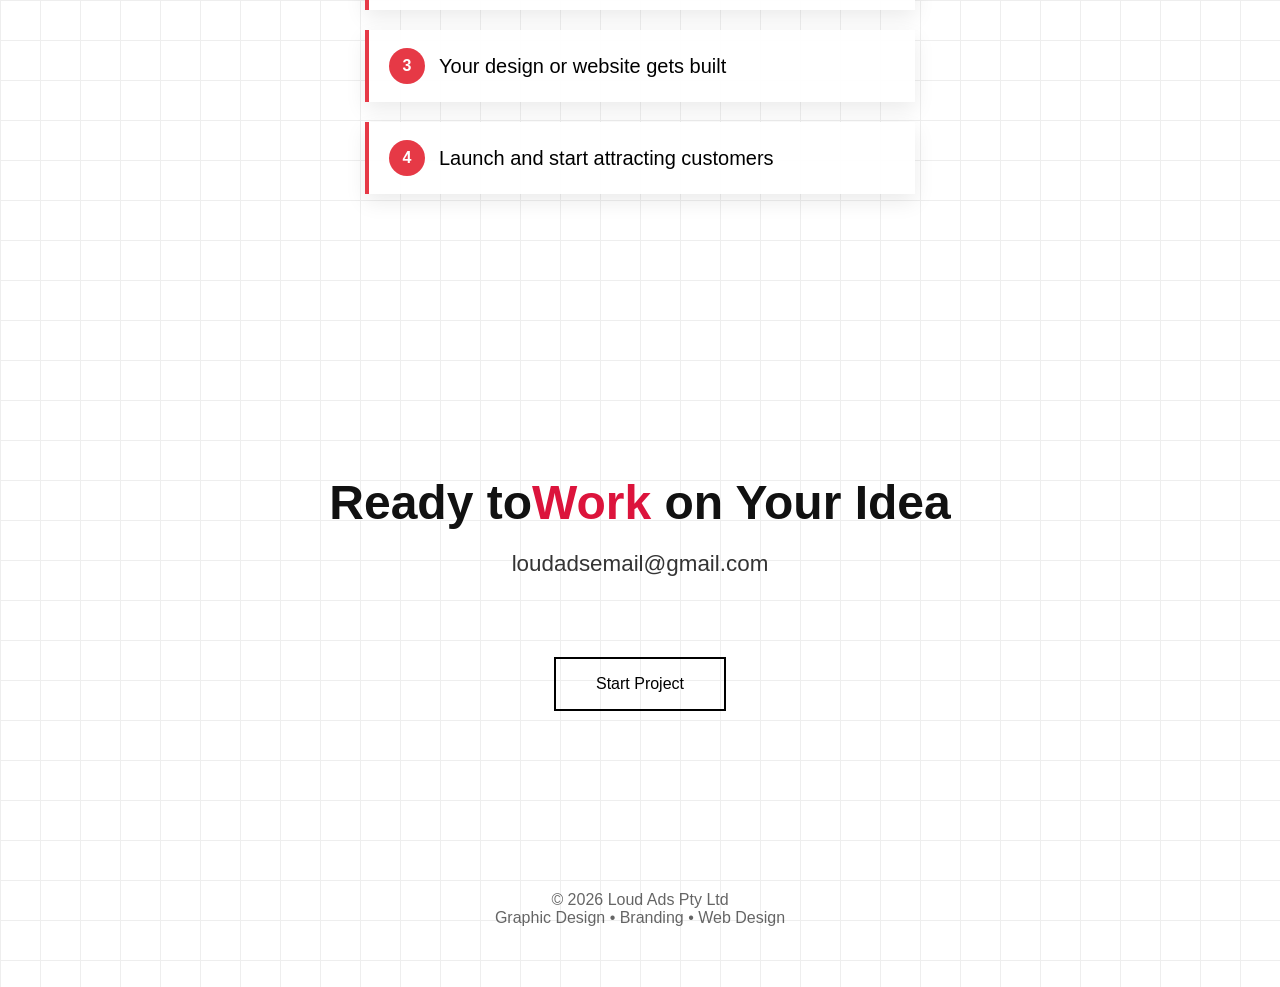
==== commit abf9b203: "Refactor index.html structure and content" ====
--- a/index.html
+++ b/index.html
@@ -13,19 +13,43 @@
 <nav class="nav">
 
   <div class="nav-side nav-left">
-    <a href="https://j38-dev.github.io/Loud-ads-Portfolio-page-2/">Work</a>
-    <a href="https://j38-dev.github.io/Loud-Ads-Services/">Services</a>
-  </div>
+
+    <a href="index.html">Home</a>
+
+    <a href="https://j38-dev.github.io/Loud-ads-Portfolio-page-2/">
+      Work
+    </a>
+
+    <a href="https://j38-dev.github.io/Loud-Ads-Services/">
+      Services
+    </a>
+
+  </div>
+
 
   <a href="index.html" class="nav-brand">
     <img src="images/loud-logo.png" alt="Loud Ads">
   </a>
 
+
   <div class="nav-side nav-right">
-    <a href="https://j38-dev.github.io/Loud-Ads-About-Us/">About</a>
-    <a href="https://wa.me/27711507774?text=Hi%20Loud%20Ads%2C%20I%27d%20like%20to%20start%20a%20project." target="_blank" class="nav-project">
+
+    <a href="https://j38-dev.github.io/Loud-Ads-About-Us/">
+      About
+    </a>
+
+    <a href="#need">
+      Start Here
+    </a>
+
+    <a
+      href="https://wa.me/27711507774?text=Hi%20Loud%20Ads%2C%20I%27d%20like%20to%20start%20a%20project."
+      target="_blank"
+      class="nav-project"
+    >
       Start Project
     </a>
+
   </div>
 
 </nav>
--- a/style.css
+++ b/style.css
@@ -2364,96 +2364,165 @@
   }
 
 /* =========================================================
-   LOUD ADS — NAVIGATION
+   LOUD ADS — MODERN CENTER NAV
 ========================================================= */
 
 .nav{
-  height:82px;
-  padding:0 5%;
-  display:flex;
-  align-items:center;
-  justify-content:space-between;
   position:fixed;
   top:0;
   left:0;
   width:100%;
+  height:88px;
+
+  padding:0 5%;
+
+  display:grid;
+  grid-template-columns:1fr auto 1fr;
+  align-items:center;
+
+  background:rgba(255,255,255,.82);
+  backdrop-filter:blur(20px);
+  -webkit-backdrop-filter:blur(20px);
+
+  border-bottom:1px solid rgba(0,0,0,.08);
+
   z-index:9999;
-  background:rgba(255,255,255,.88);
-  backdrop-filter:blur(18px);
-  -webkit-backdrop-filter:blur(18px);
-  border-bottom:1px solid rgba(0,0,0,.08);
 }
 
 .nav-brand{
+  grid-column:2;
   display:flex;
   align-items:center;
-}
-
-.nav .logo{
-  width:150px;
+  justify-content:center;
+  width:max-content;
+  margin:auto;
+}
+
+.nav-brand img{
+  display:block;
+  width:145px;
   height:auto;
-  display:block;
-}
-
-.nav-links{
+}
+
+.nav-side{
   display:flex;
   align-items:center;
-  gap:34px;
-  margin:0;
-}
-
-.nav-links a{
+  gap:32px;
+}
+
+.nav-left{
+  grid-column:1;
+  justify-content:flex-start;
+}
+
+.nav-right{
+  grid-column:3;
+  justify-content:flex-end;
+}
+
+.nav-side a{
+  position:relative;
+
   color:#111;
   text-decoration:none;
-  font-size:12px;
+
+  font-size:10px;
   font-weight:700;
-  letter-spacing:1.5px;
+  letter-spacing:1.8px;
   text-transform:uppercase;
-  transition:.25s ease;
-}
-
-.nav-links a:hover{
+
+  transition:color .25s ease;
+}
+
+.nav-side a:not(.nav-project)::after{
+  content:"";
+
+  position:absolute;
+  left:0;
+  bottom:-7px;
+
+  width:0;
+  height:1px;
+
+  background:#dc143c;
+
+  transition:width .3s ease;
+}
+
+.nav-side a:not(.nav-project):hover{
   color:#dc143c;
 }
 
-.nav-links .nav-cta{
+.nav-side a:not(.nav-project):hover::after{
+  width:100%;
+}
+
+.nav-project{
+  display:flex;
+  align-items:center;
+  justify-content:center;
+
+  min-width:125px;
+  height:40px;
+
+  padding:0 18px;
+
+  background:#111;
+  color:#fff !important;
+
+  transition:
+    background .25s ease,
+    color .25s ease,
+    transform .25s ease;
+}
+
+.nav-project:hover{
   background:#dc143c;
-  color:#fff;
-  padding:13px 20px;
-}
-
-.nav-links .nav-cta:hover{
-  color:#fff;
   transform:translateY(-2px);
-  box-shadow:0 8px 20px rgba(220,20,60,.2);
-}
+}
+
+
+/* ================= MOBILE ================= */
 
 @media(max-width:700px){
 
   .nav{
     height:70px;
-    padding:0 18px;
-  }
-
-  .nav .logo{
-    width:115px;
-  }
-
-  .nav-links{
-    gap:13px;
-  }
-
-  .nav-links a{
+    padding:0 16px;
+
+    grid-template-columns:1fr auto 1fr;
+  }
+
+  .nav-brand img{
+    width:105px;
+  }
+
+  .nav-side{
+    gap:0;
+  }
+
+  .nav-left{
+    justify-content:flex-start;
+  }
+
+  .nav-right{
+    justify-content:flex-end;
+  }
+
+  .nav-left a{
+    display:none;
+  }
+
+  .nav-right a:first-child{
+    display:none;
+  }
+
+  .nav-side .nav-project{
+    min-width:auto;
+    height:36px;
+    padding:0 12px;
+
     font-size:8px;
-    letter-spacing:.8px;
-  }
-
-  .nav-links a:nth-child(2){
-    display:none;
-  }
-
-  .nav-links .nav-cta{
-    padding:10px 12px;
-  }
-    }
-
+    letter-spacing:1px;
+  }
+  }
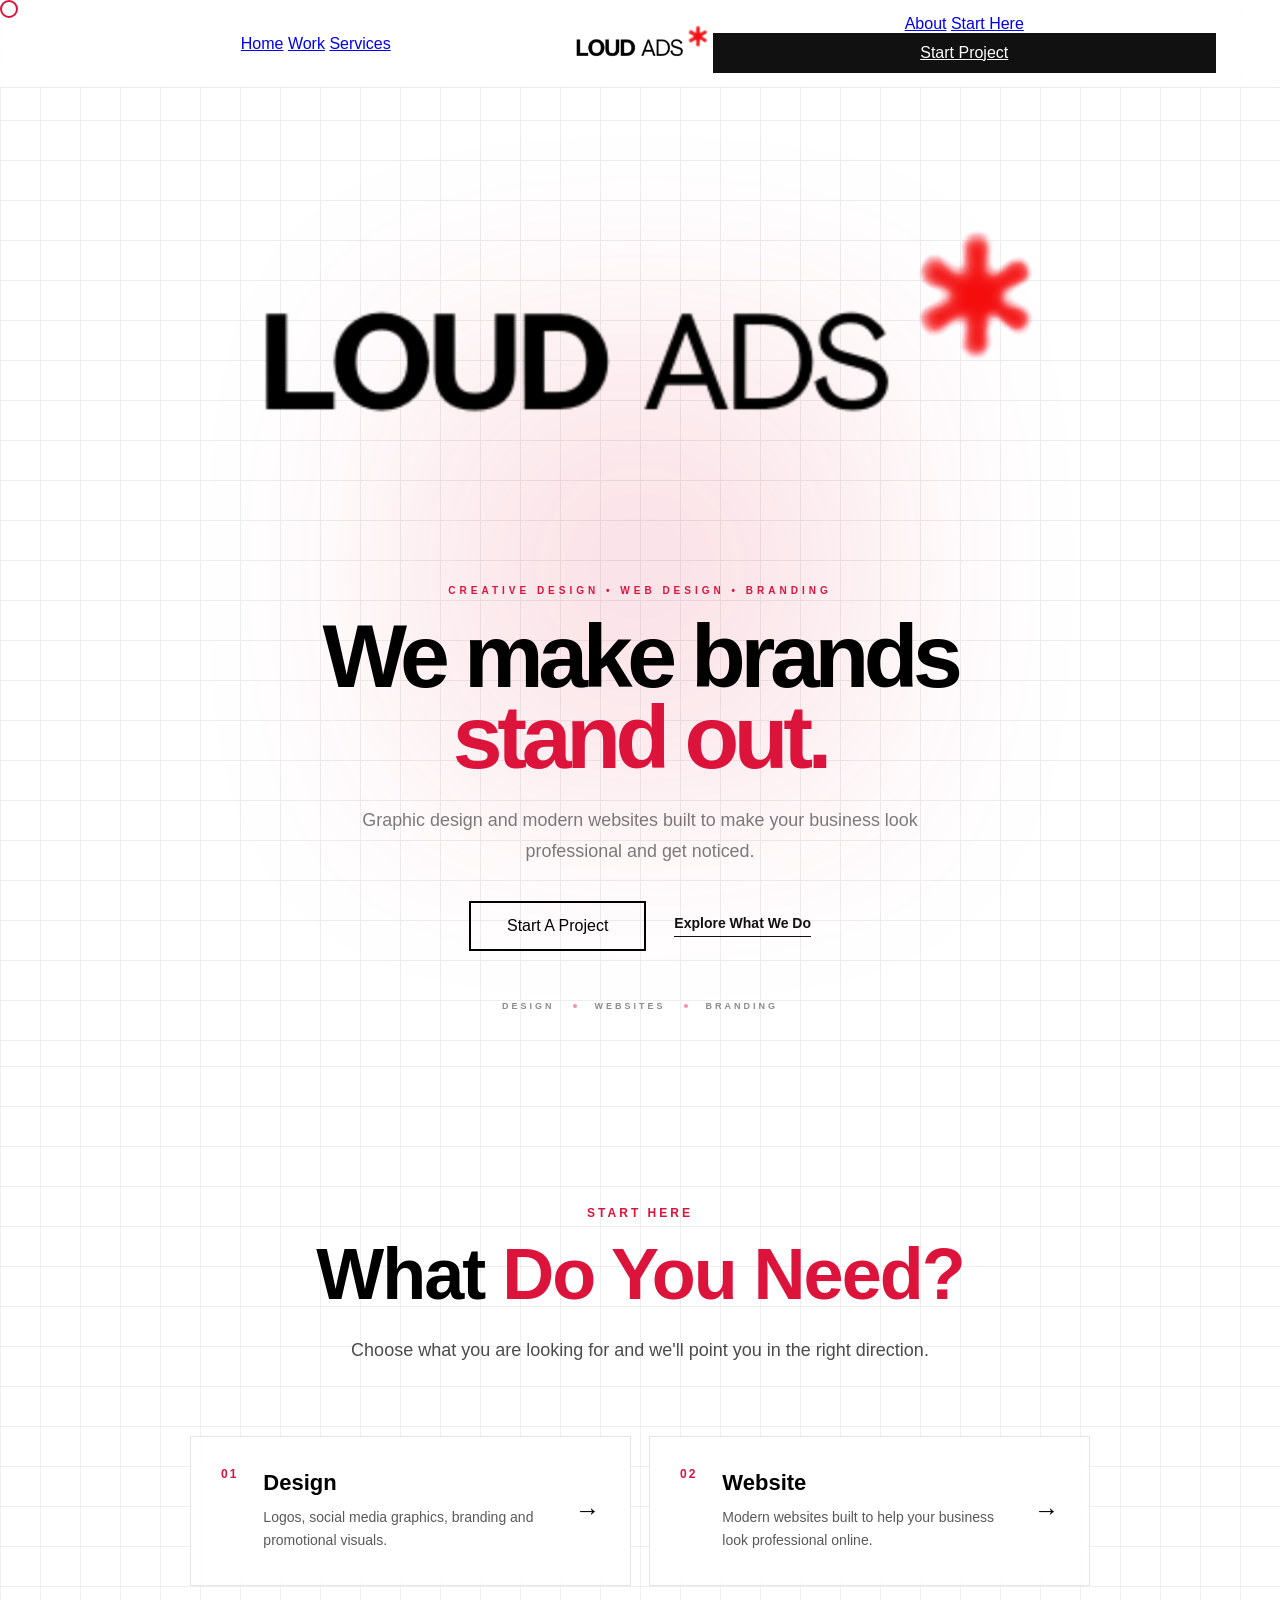
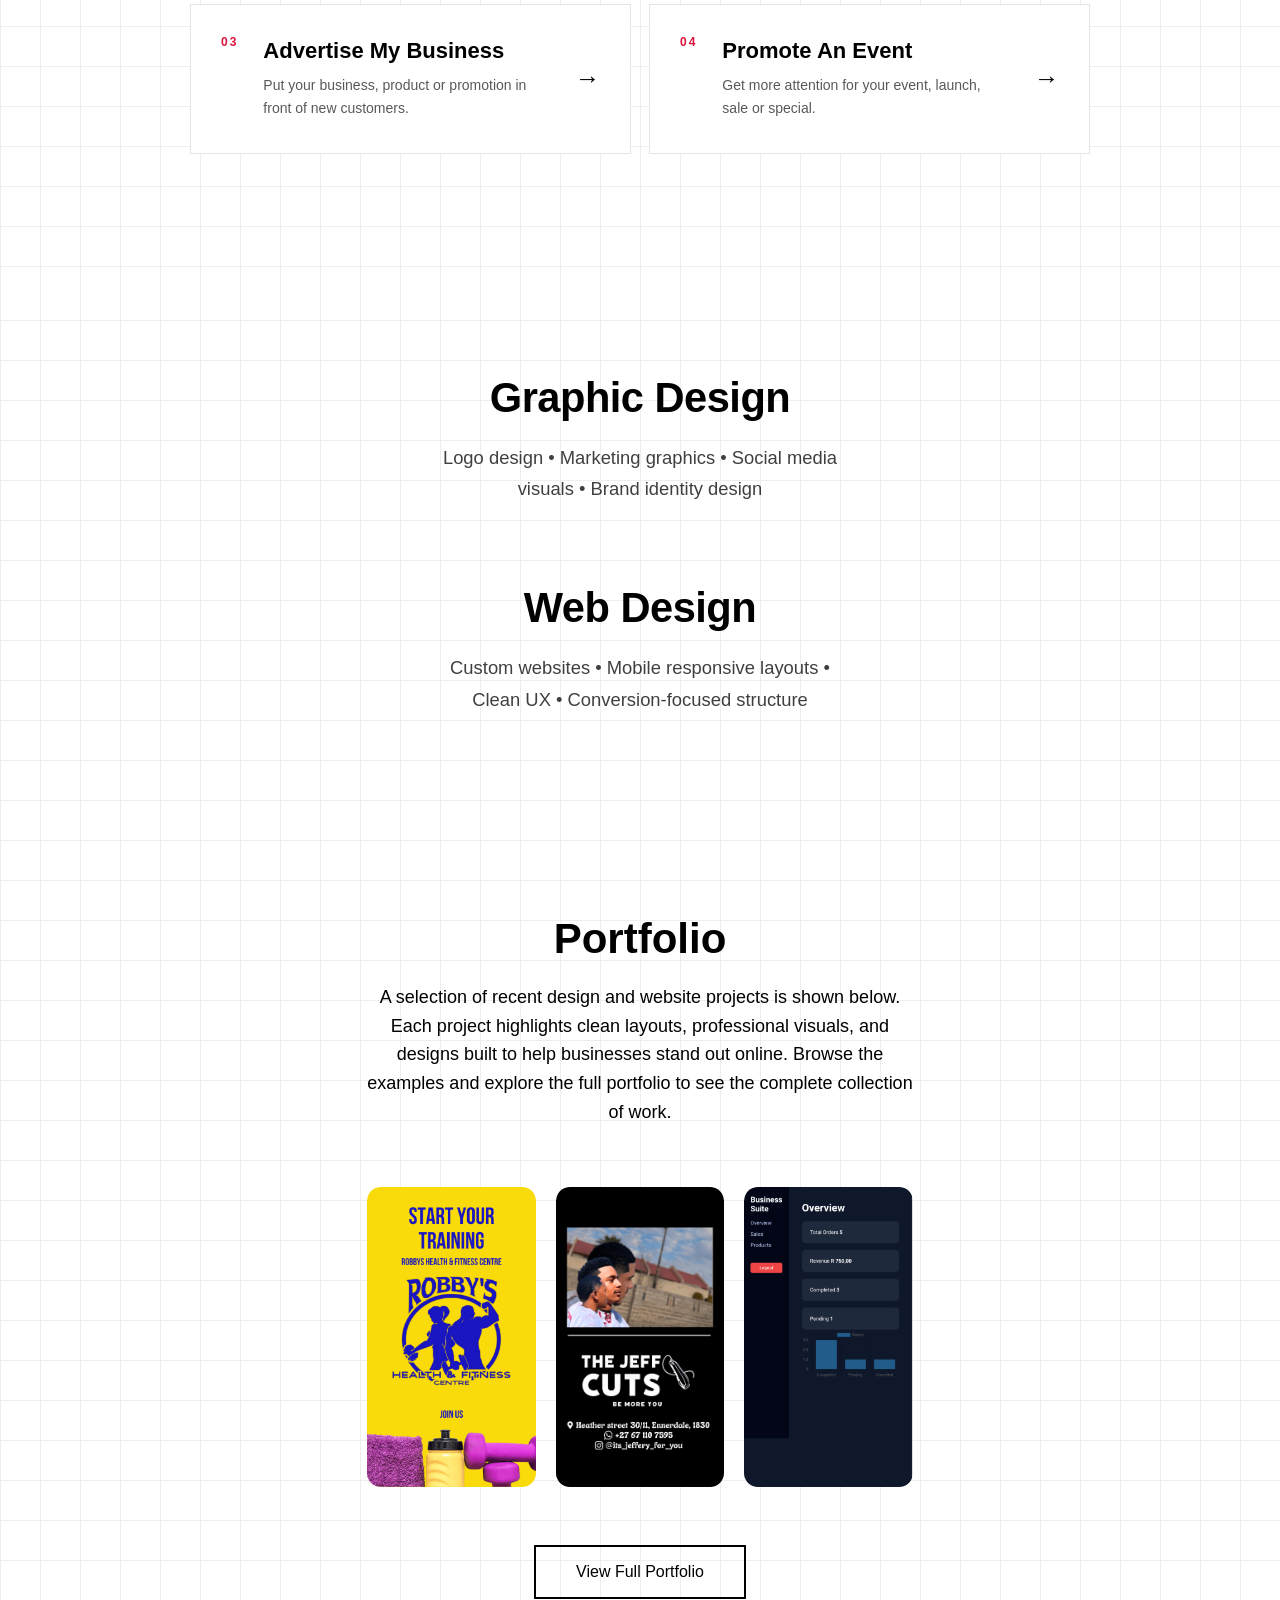
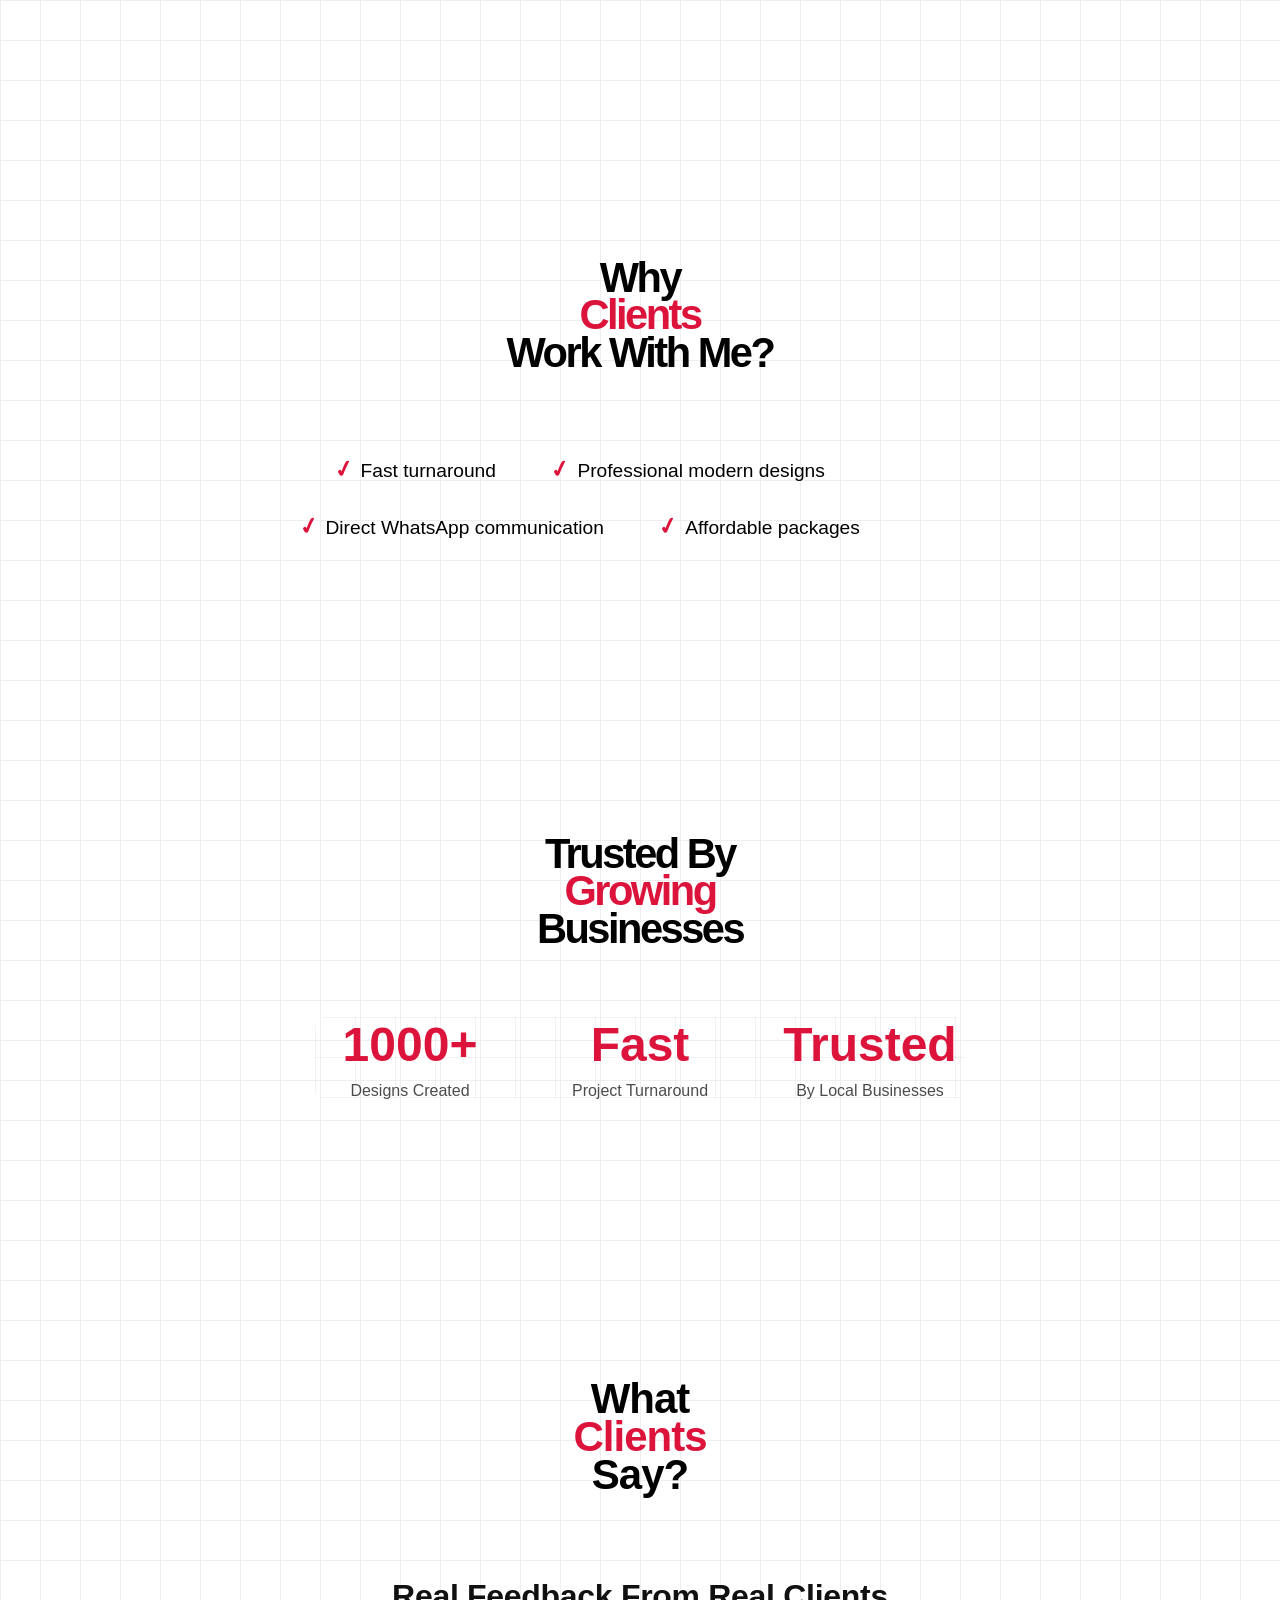
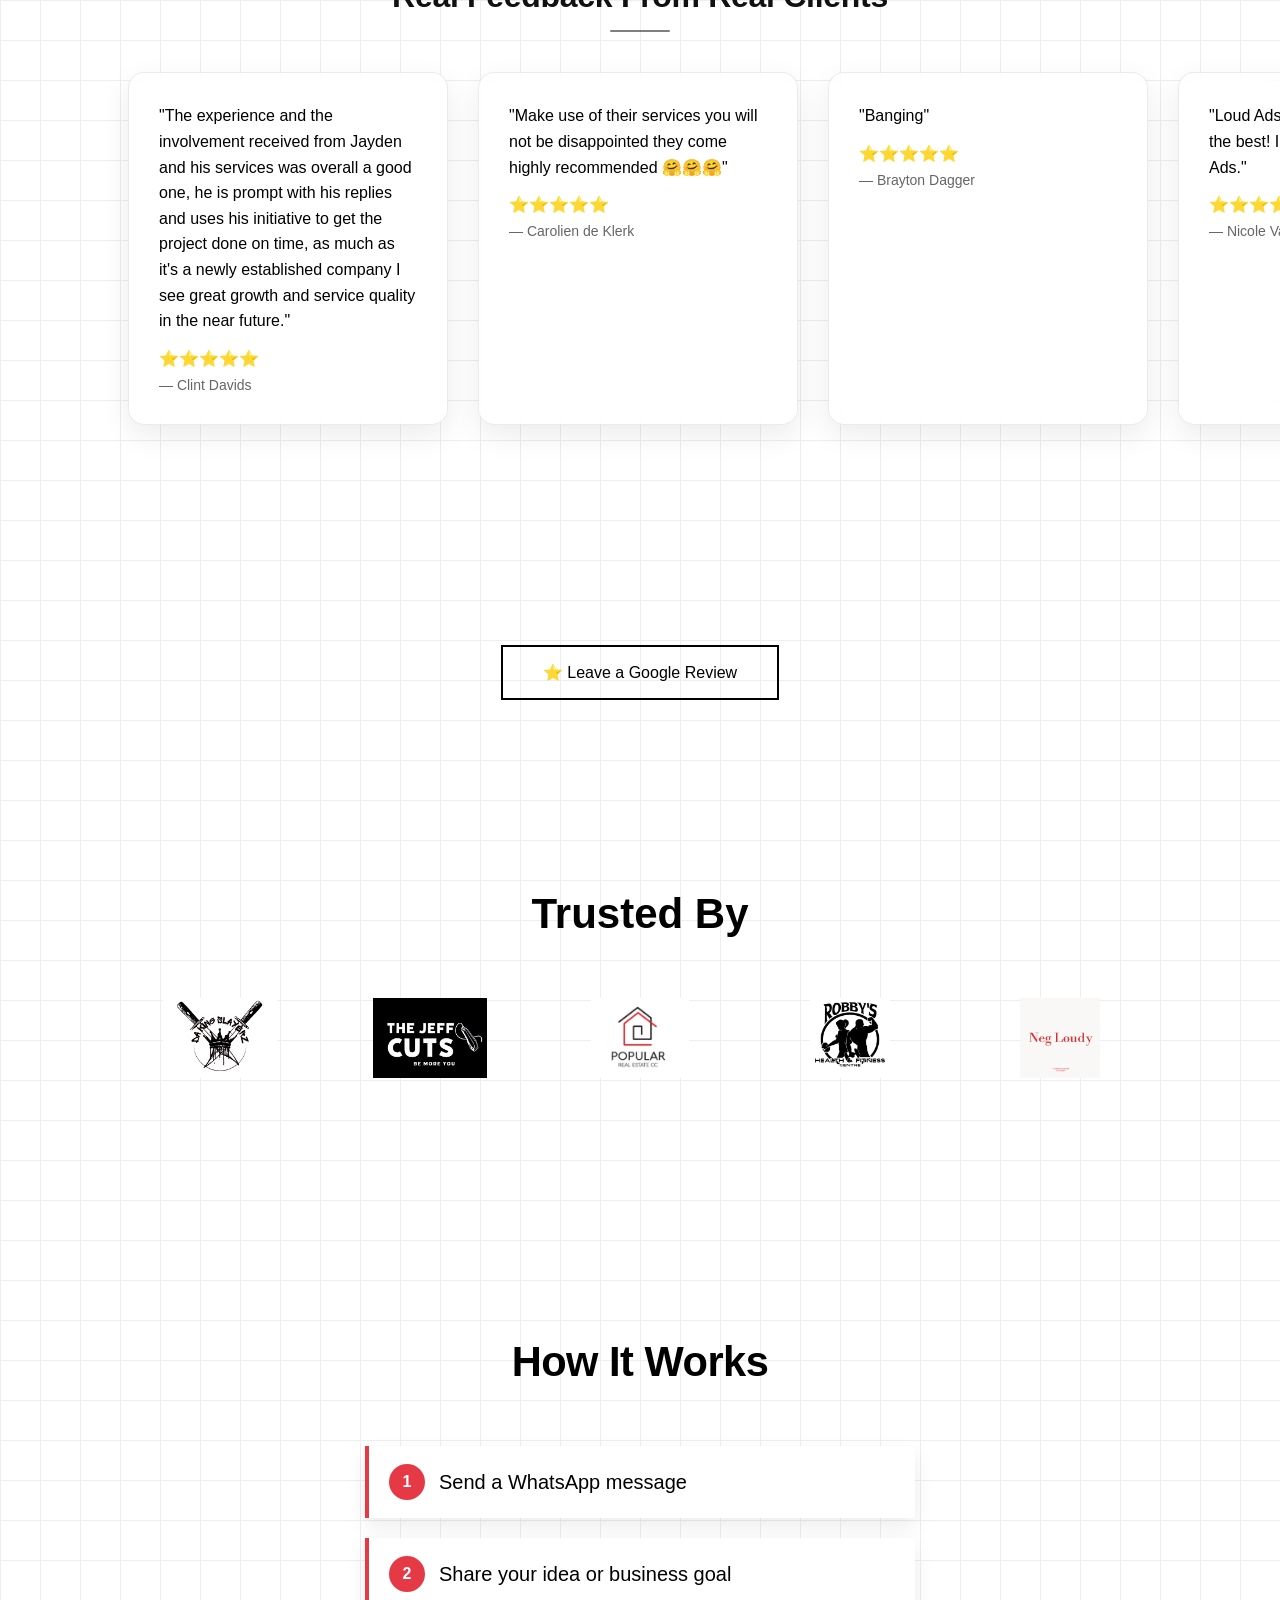
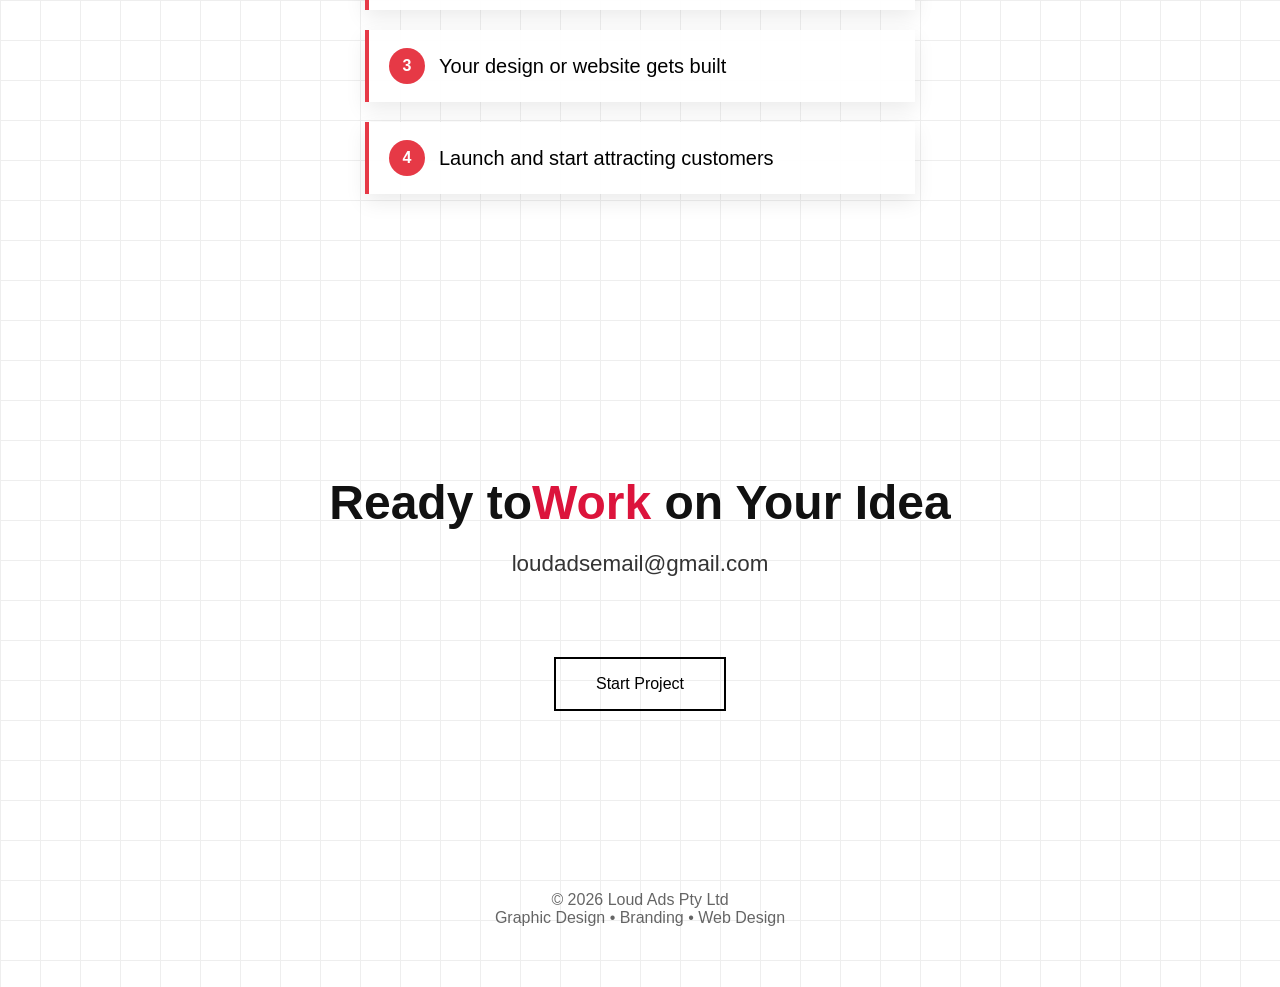
==== commit 0342e4af: "Refactor HTML structure and navigation elements" ====
--- a/index.html
+++ b/index.html
@@ -12,36 +12,19 @@
   
 <nav class="nav">
 
-  <div class="nav-side nav-left">
-
+  <div class="nav-menu nav-menu-left">
     <a href="index.html">Home</a>
-
-    <a href="https://j38-dev.github.io/Loud-ads-Portfolio-page-2/">
-      Work
-    </a>
-
-    <a href="https://j38-dev.github.io/Loud-Ads-Services/">
-      Services
-    </a>
-
-  </div>
-
+    <a href="https://j38-dev.github.io/Loud-ads-Portfolio-page-2/">Work</a>
+    <a href="https://j38-dev.github.io/Loud-Ads-Services/">Services</a>
+  </div>
 
   <a href="index.html" class="nav-brand">
     <img src="images/loud-logo.png" alt="Loud Ads">
   </a>
 
-
-  <div class="nav-side nav-right">
-
-    <a href="https://j38-dev.github.io/Loud-Ads-About-Us/">
-      About
-    </a>
-
-    <a href="#need">
-      Start Here
-    </a>
-
+  <div class="nav-menu nav-menu-right">
+    <a href="https://j38-dev.github.io/Loud-Ads-About-Us/">About</a>
+    <a href="#need">Start Here</a>
     <a
       href="https://wa.me/27711507774?text=Hi%20Loud%20Ads%2C%20I%27d%20like%20to%20start%20a%20project."
       target="_blank"
@@ -49,10 +32,9 @@
     >
       Start Project
     </a>
-
-  </div>
-
-</nav>
+  </div>
+
+  </nav>
 
 <!-- HERO -->
 <section class="hero">
--- a/style.css
+++ b/style.css
@@ -2526,3 +2526,103 @@
     letter-spacing:1px;
   }
   }
+
+/* =========================================================
+   LOUD ADS — NAV SCROLL LOCK
+   Keeps navigation sizing consistent while scrolling
+========================================================= */
+
+.nav.scrolled{
+  height:88px !important;
+  padding:0 5% !important;
+}
+
+.nav.scrolled .nav-brand img{
+  width:145px !important;
+  height:auto !important;
+}
+
+.nav.scrolled .nav-side{
+  gap:32px !important;
+}
+
+.nav.scrolled .nav-side a{
+  font-size:10px !important;
+}
+
+.nav.scrolled .nav-project{
+  min-width:125px !important;
+  width:125px !important;
+  height:40px !important;
+  padding:0 18px !important;
+
+  font-size:10px !important;
+  letter-spacing:1.8px !important;
+
+  background:#111 !important;
+  color:#fff !important;
+
+  transform:none;
+}
+
+@media(max-width:900px){
+
+  .nav-left a:first-child{
+    display:none;
+  }
+
+  .nav-left{
+    gap:18px;
+  }
+
+  .nav-right{
+    gap:18px;
+  }
+
+  .nav-right a:nth-child(2){
+    display:none;
+  }
+
+}
+
+@media(max-width:700px){
+
+  .nav{
+    height:70px !important;
+    padding:0 16px !important;
+  }
+
+  .nav.scrolled{
+    height:70px !important;
+    padding:0 16px !important;
+  }
+
+  .nav-brand img,
+  .nav.scrolled .nav-brand img{
+    width:105px !important;
+  }
+
+  .nav-left a{
+    display:none !important;
+  }
+
+  .nav-right a:first-child{
+    display:none !important;
+  }
+
+  .nav-right a:nth-child(2){
+    display:none !important;
+  }
+
+  .nav-project,
+  .nav.scrolled .nav-project{
+    min-width:110px !important;
+    width:110px !important;
+    height:36px !important;
+    padding:0 10px !important;
+
+    font-size:8px !important;
+    letter-spacing:1px !important;
+  }
+
+  }
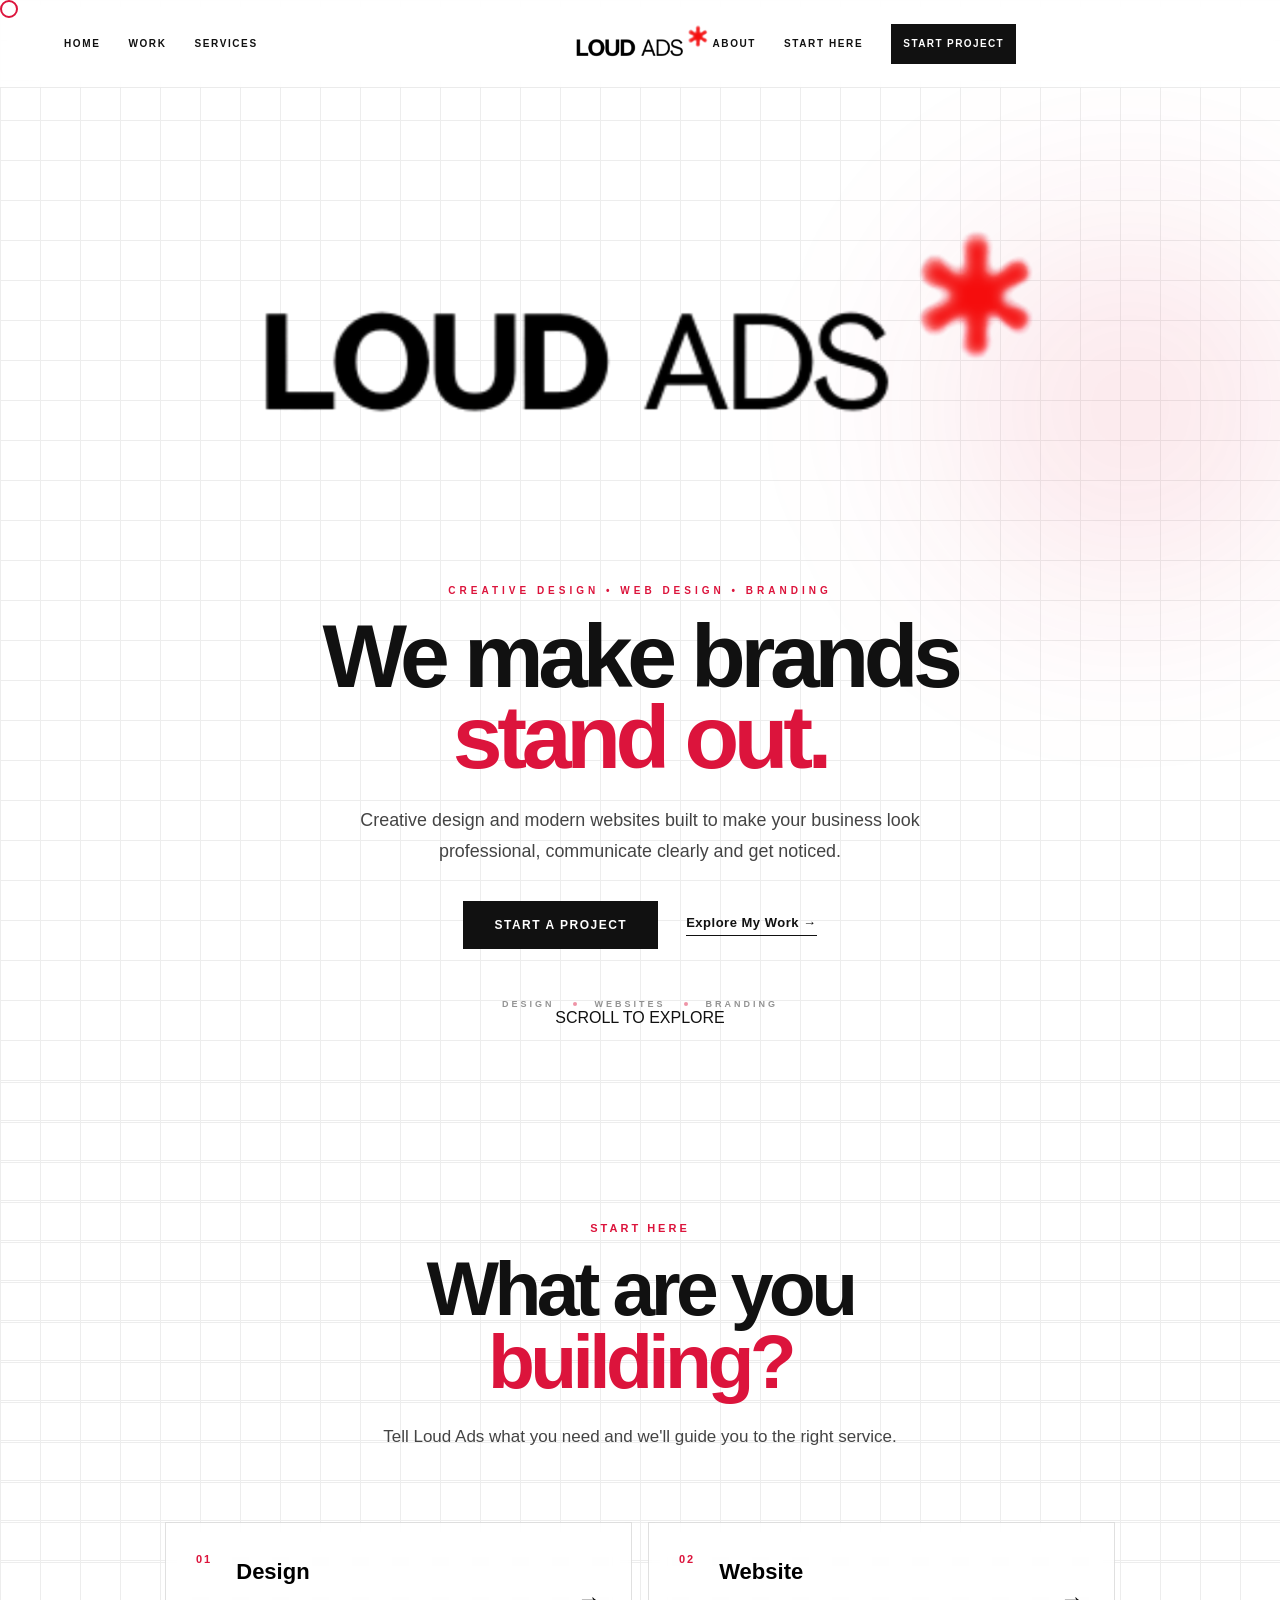
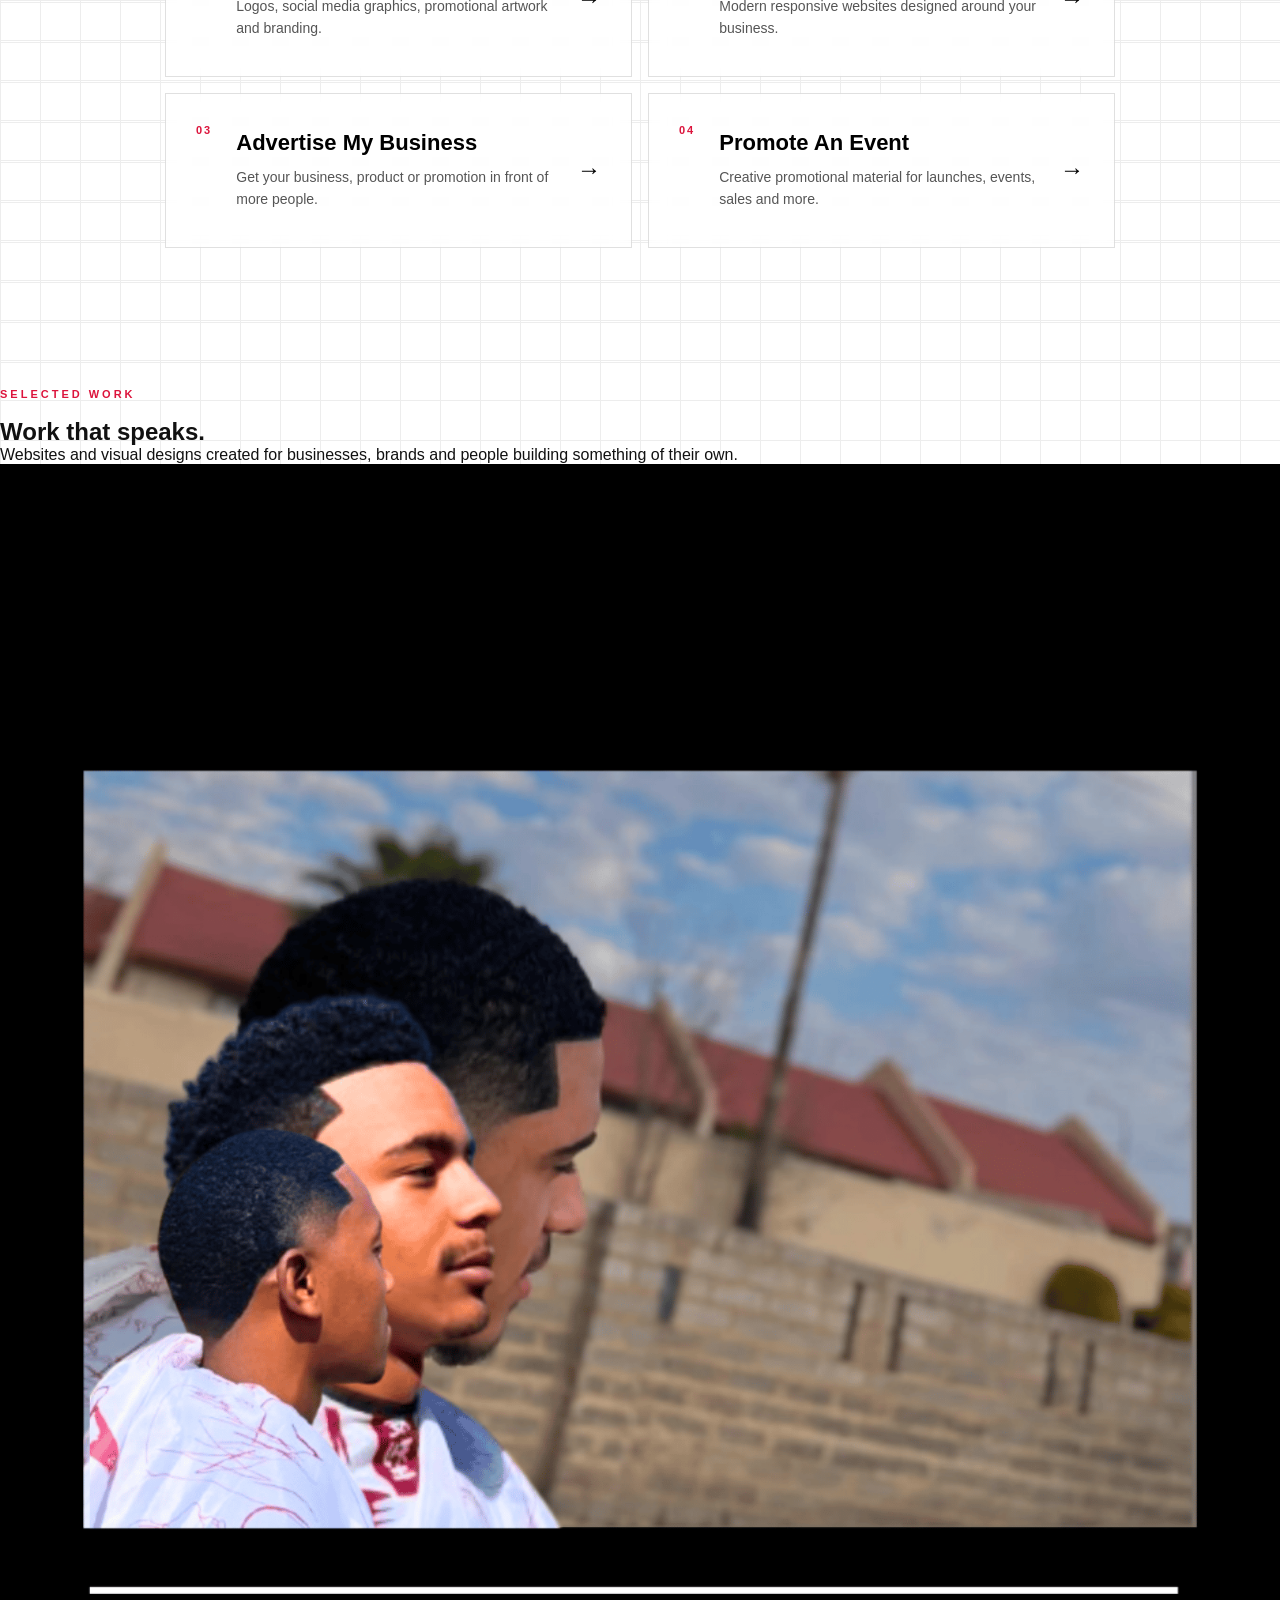
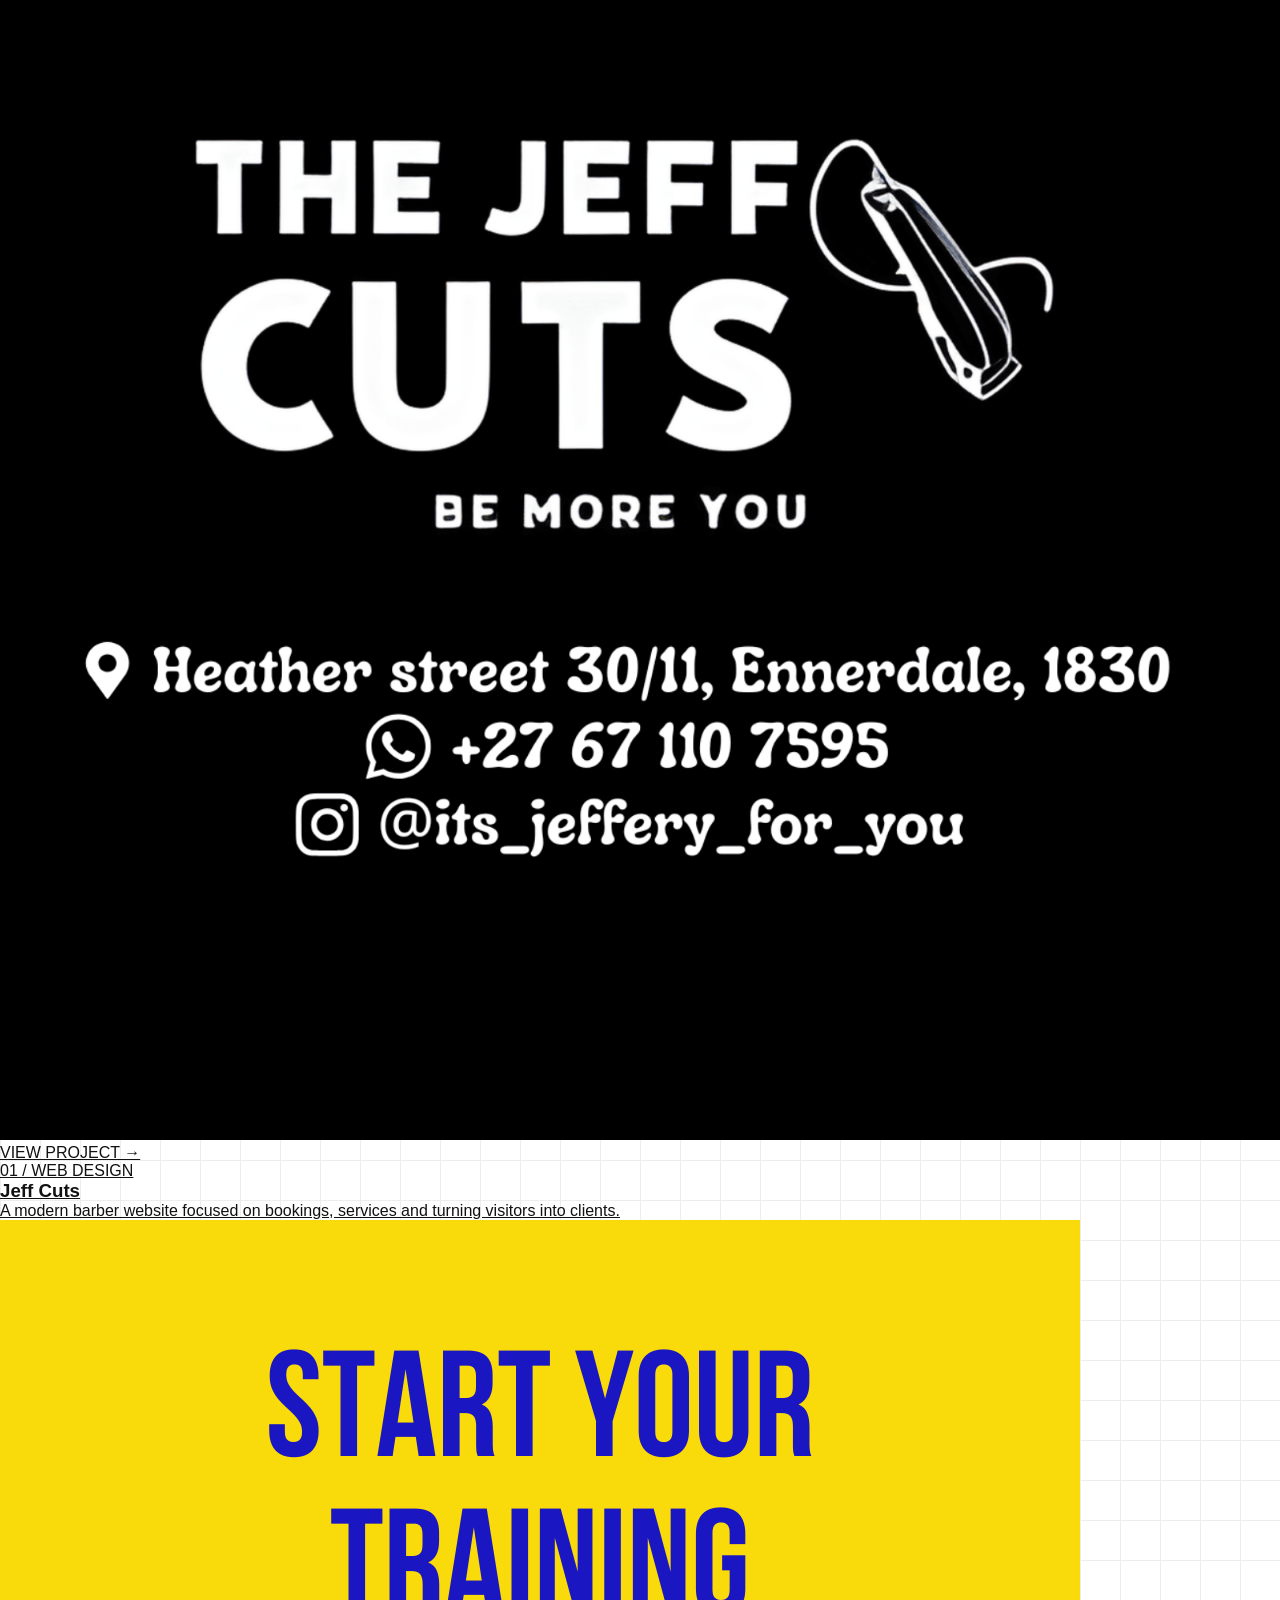
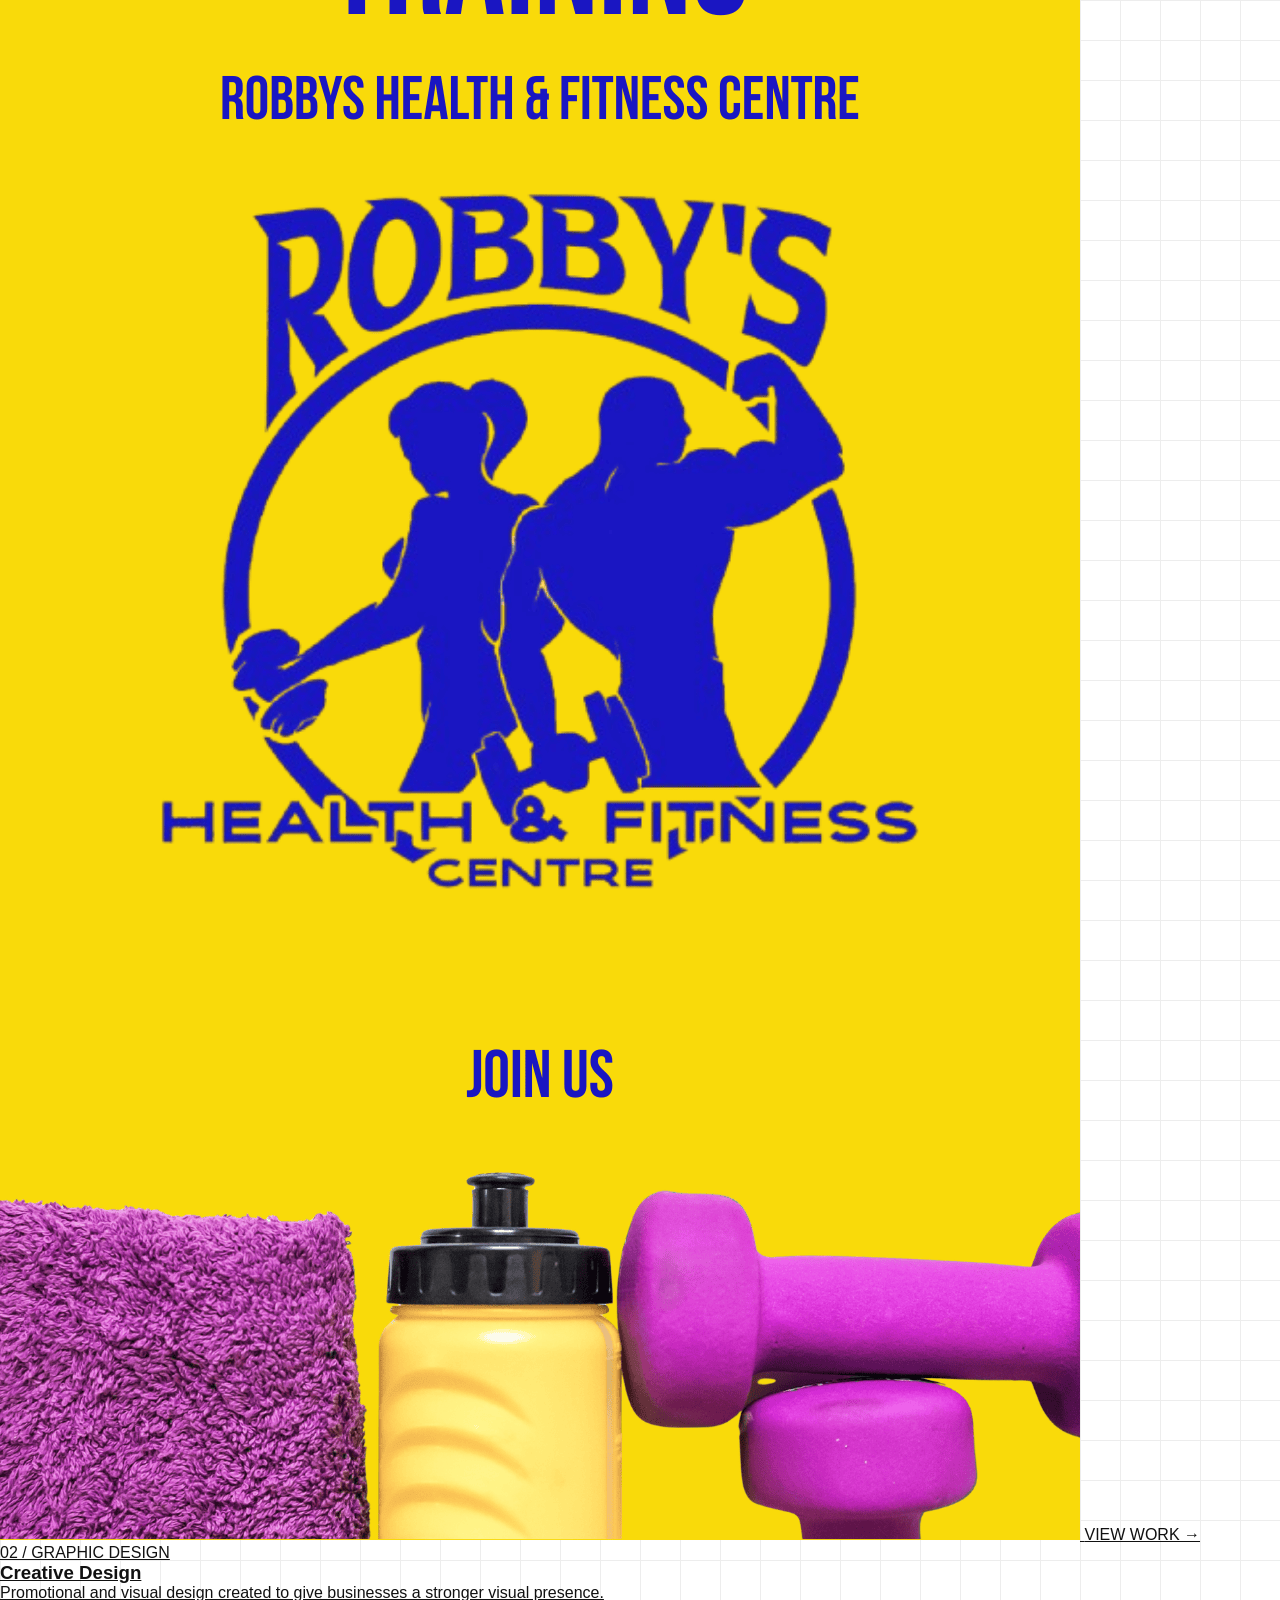
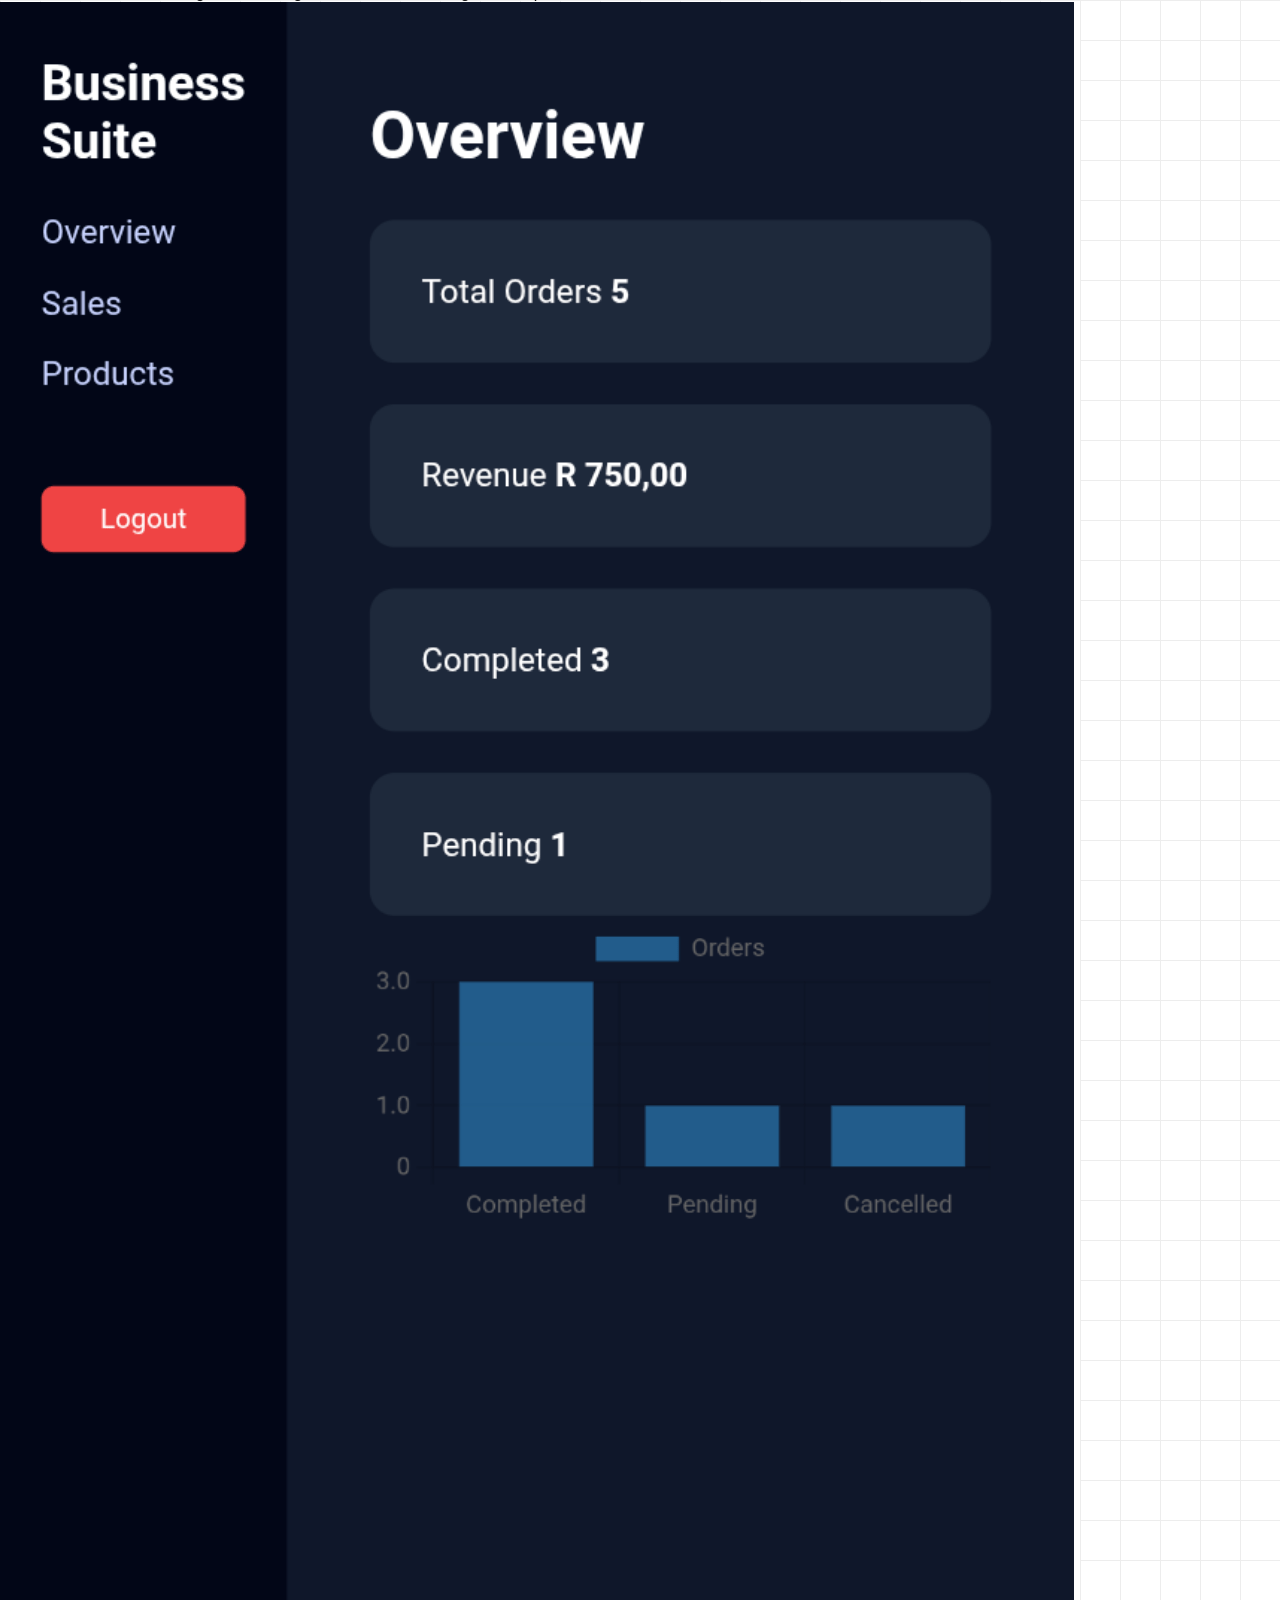
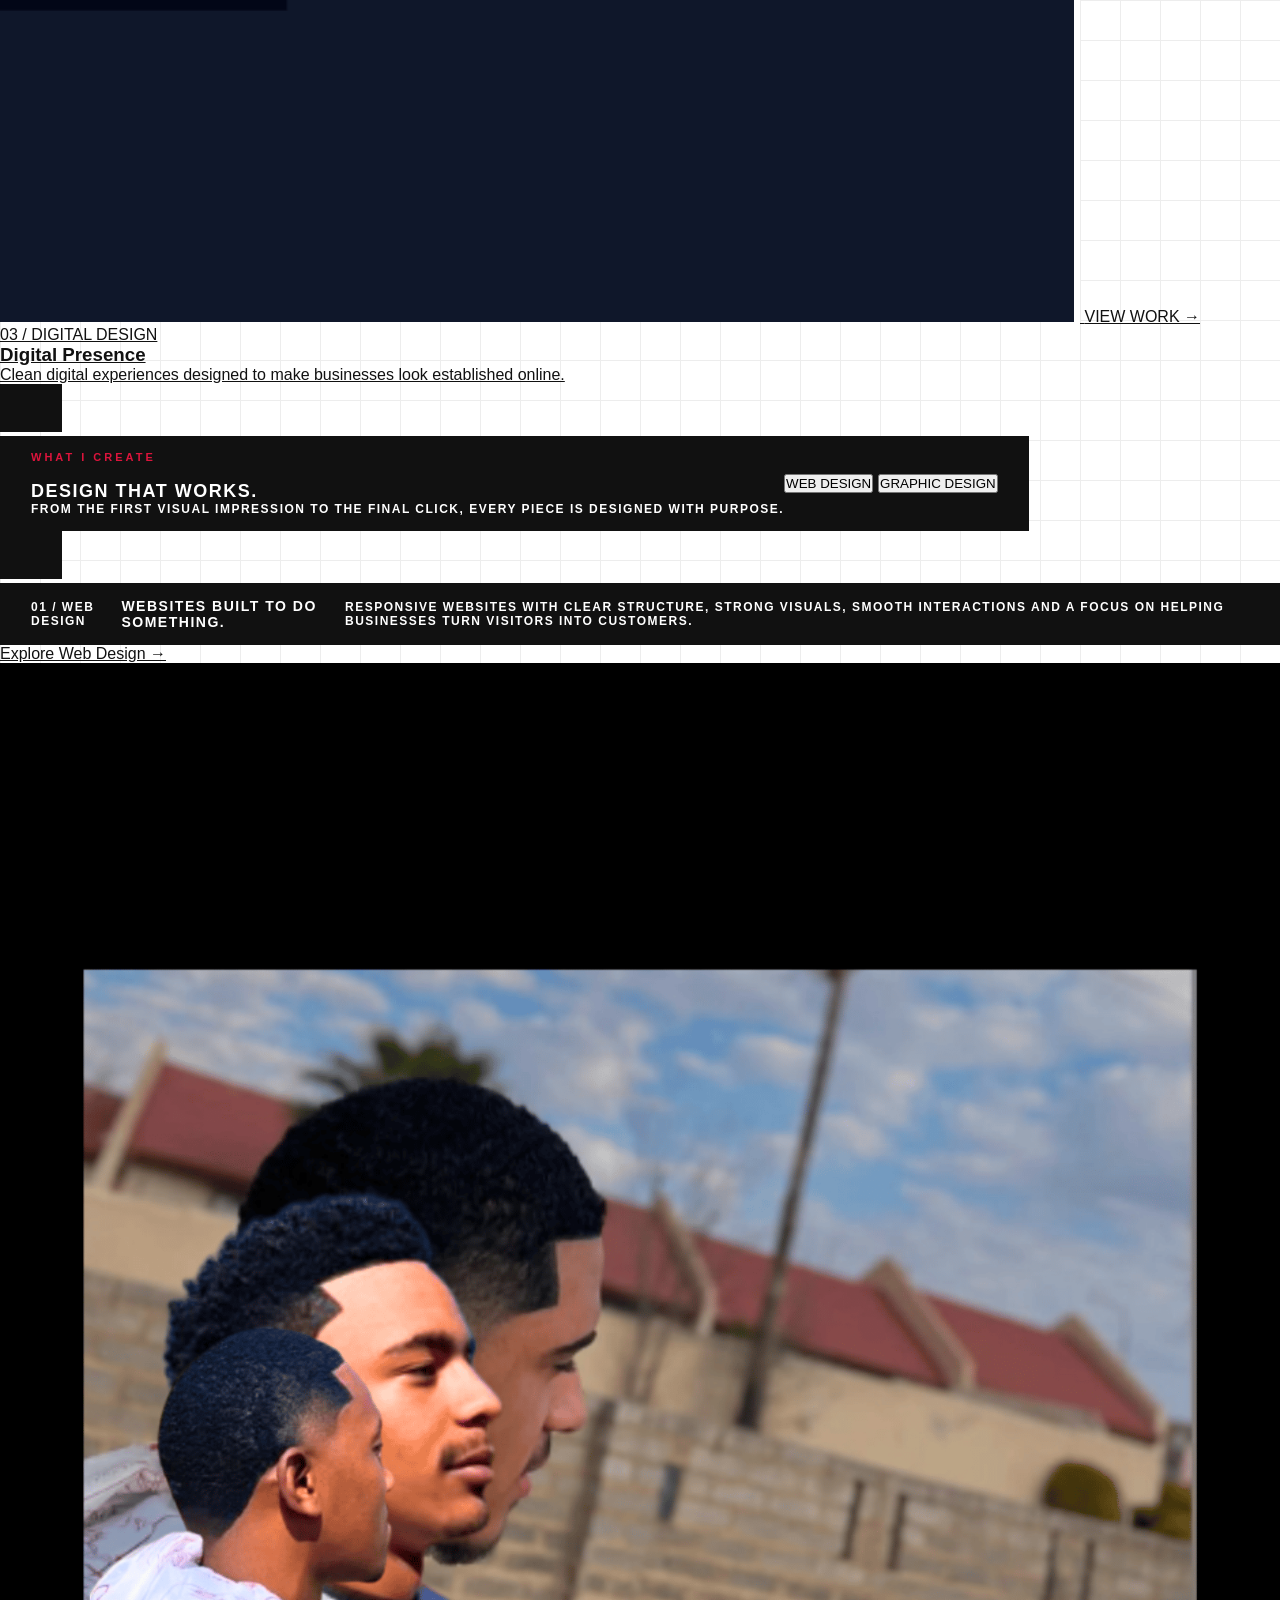
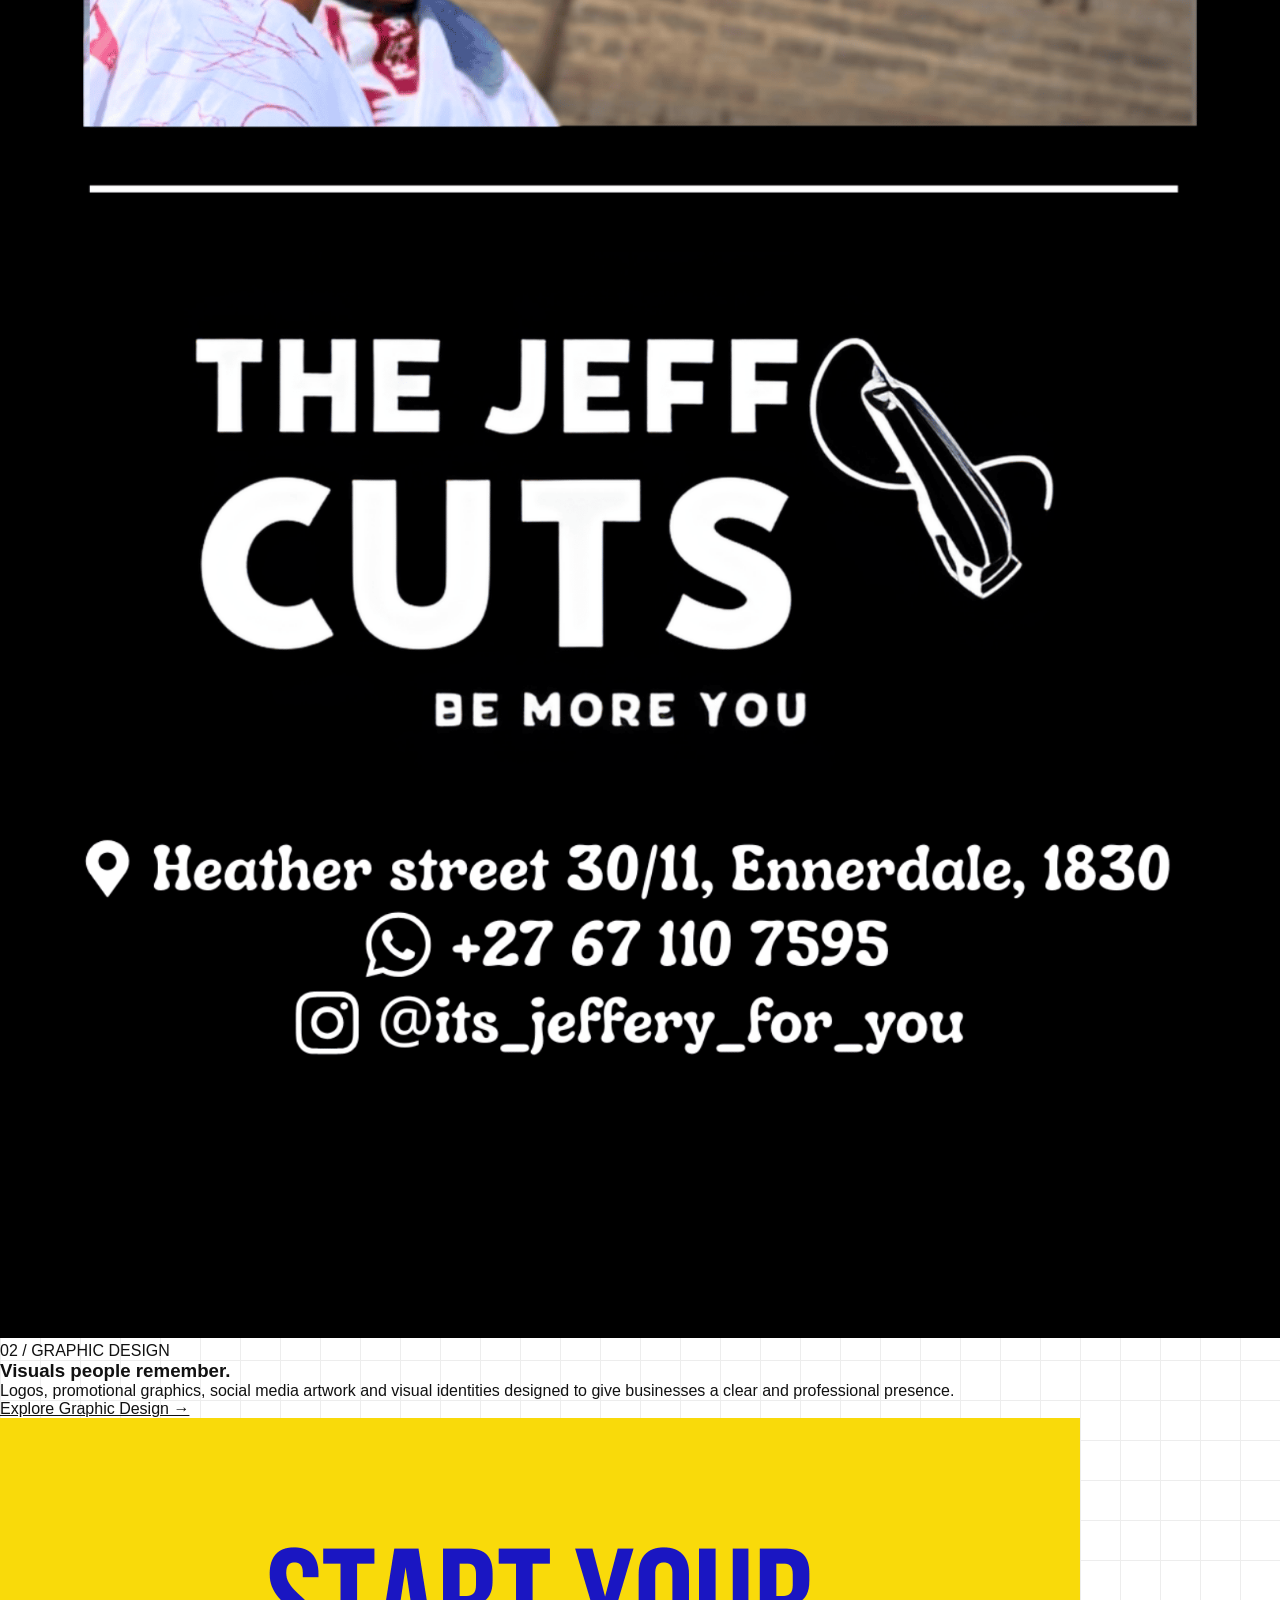
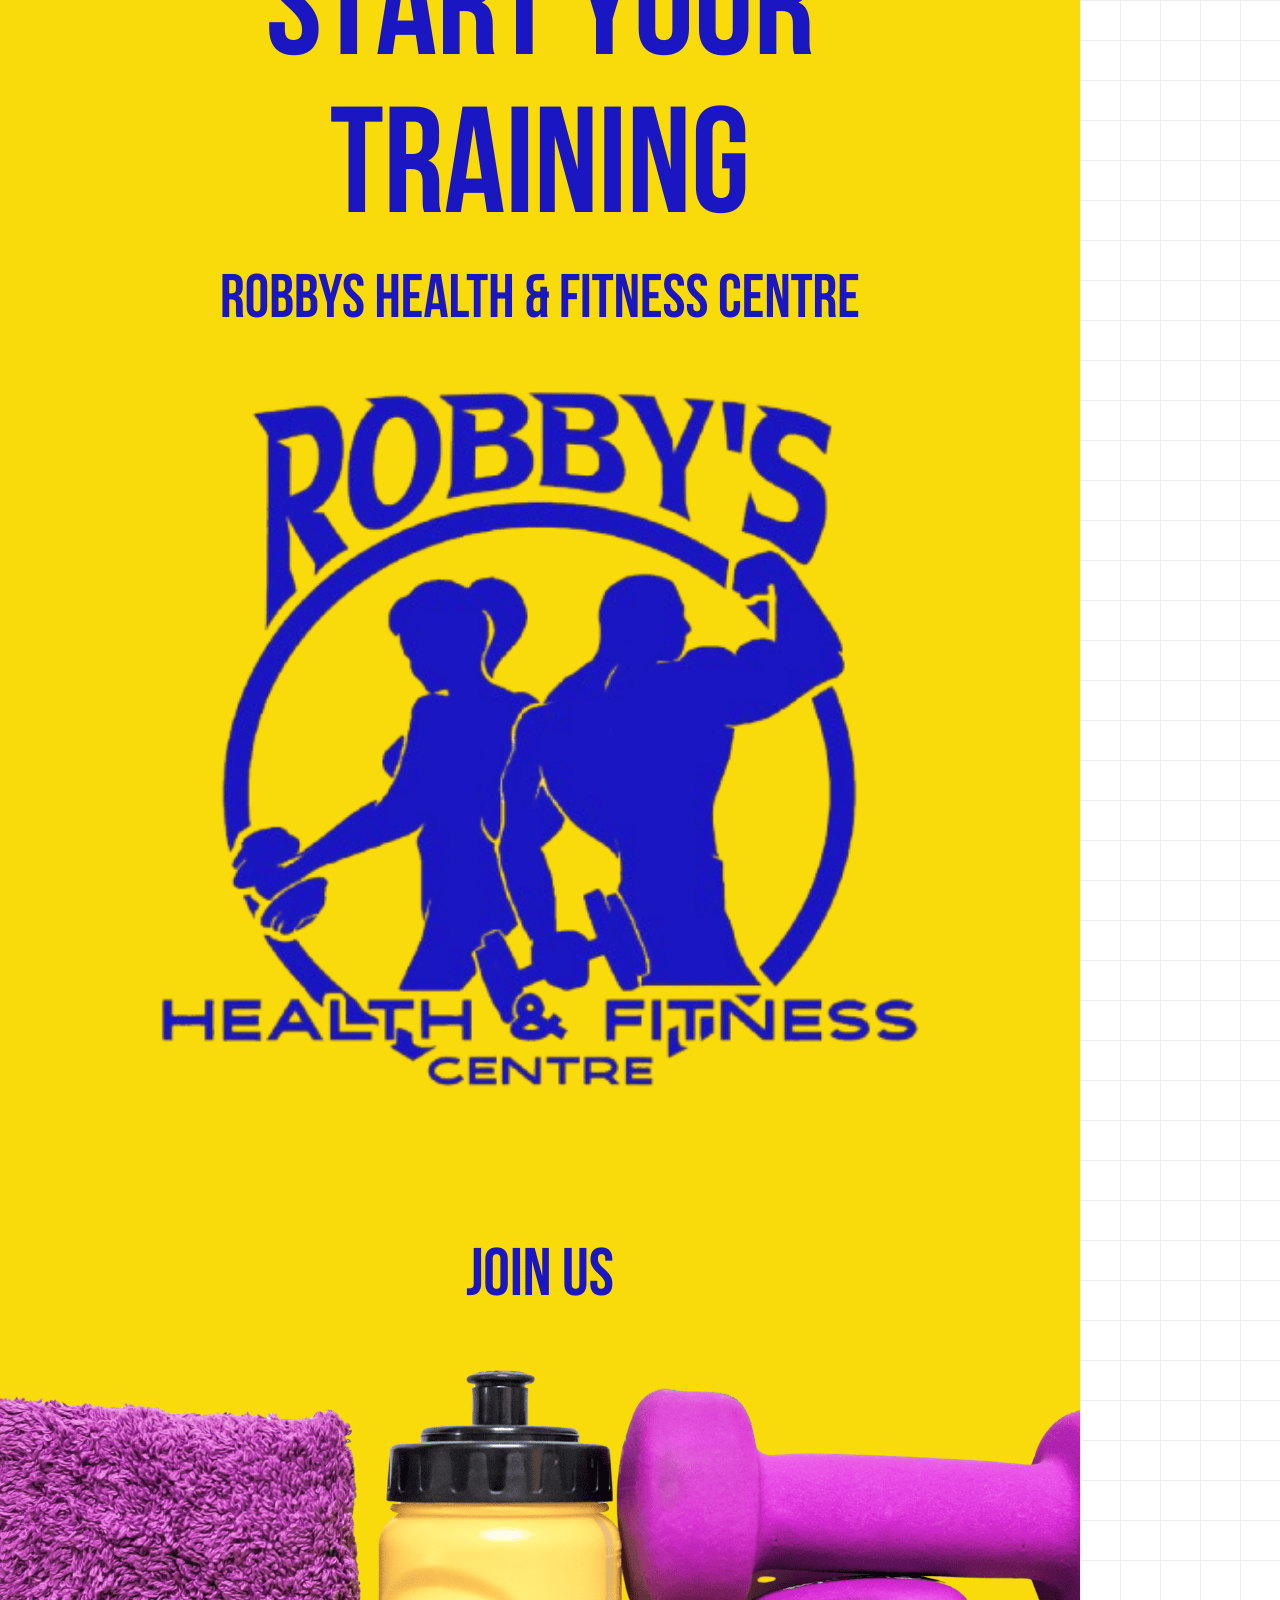
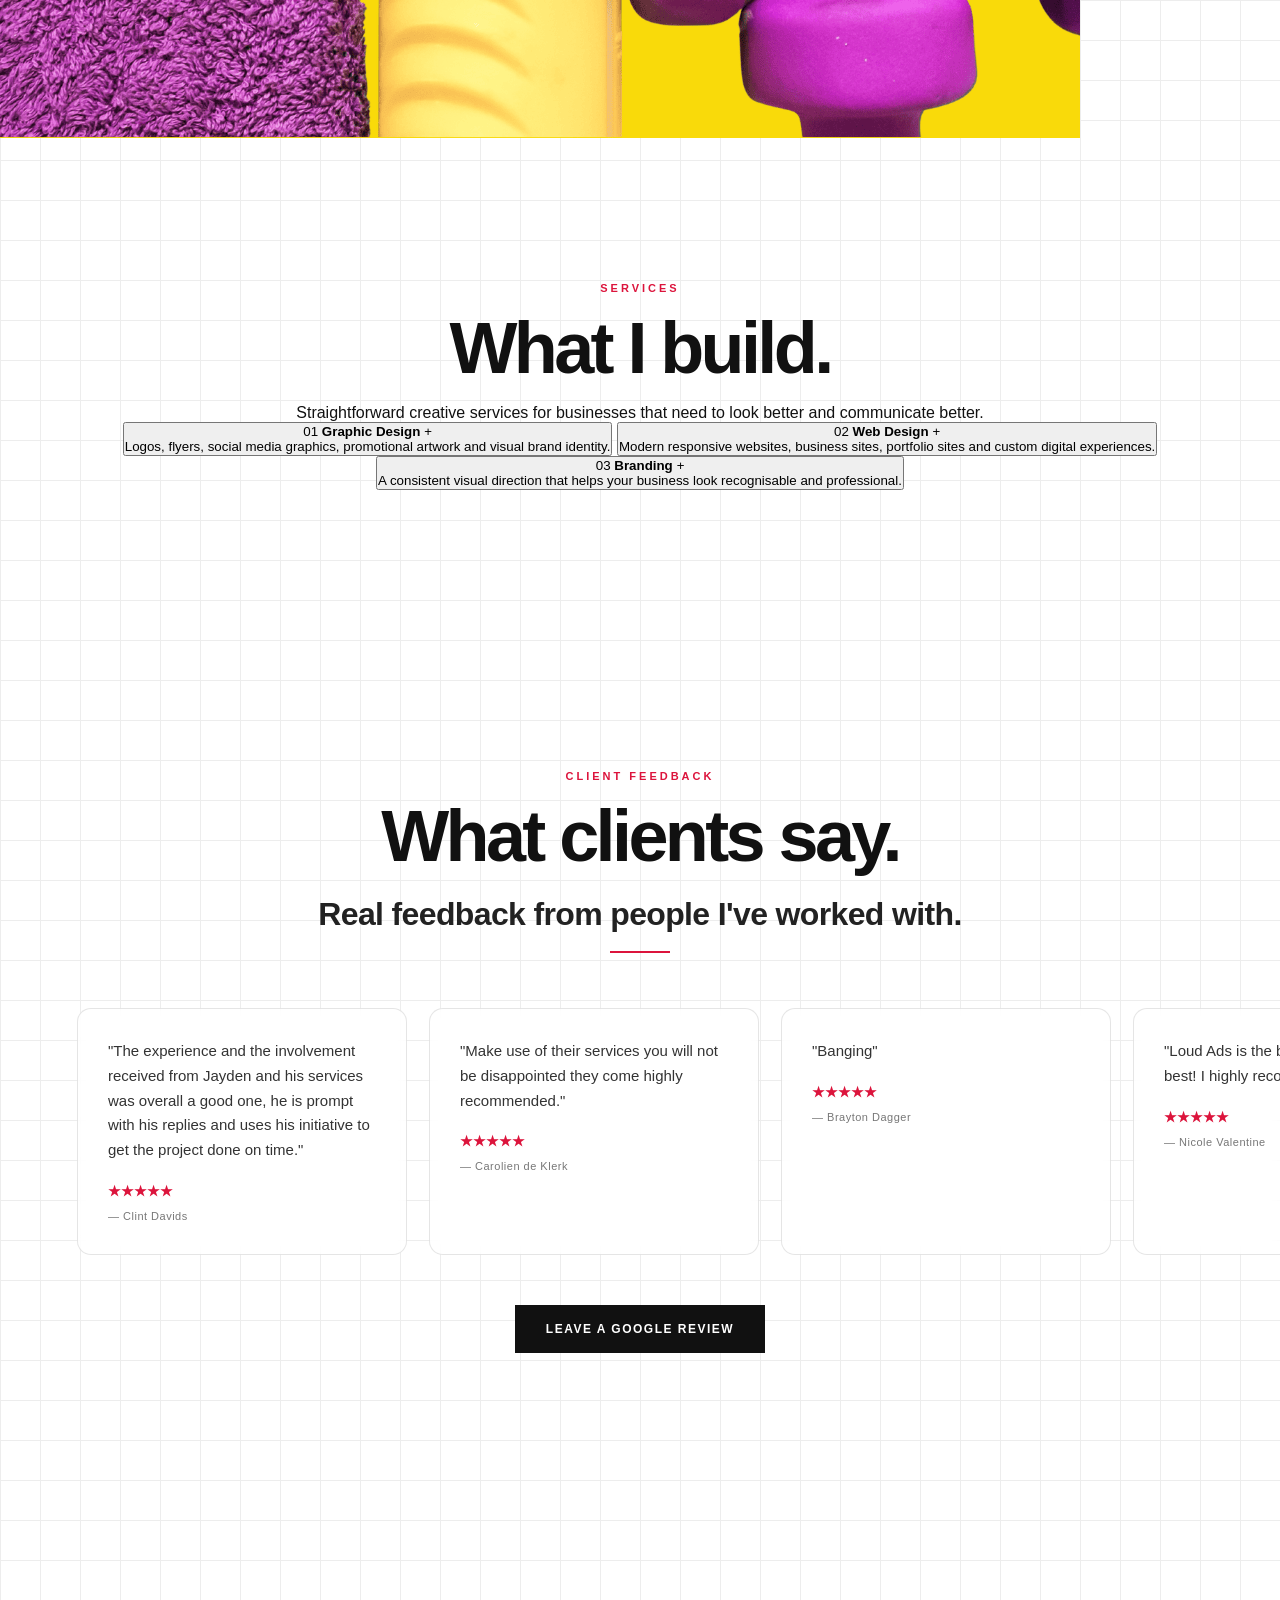
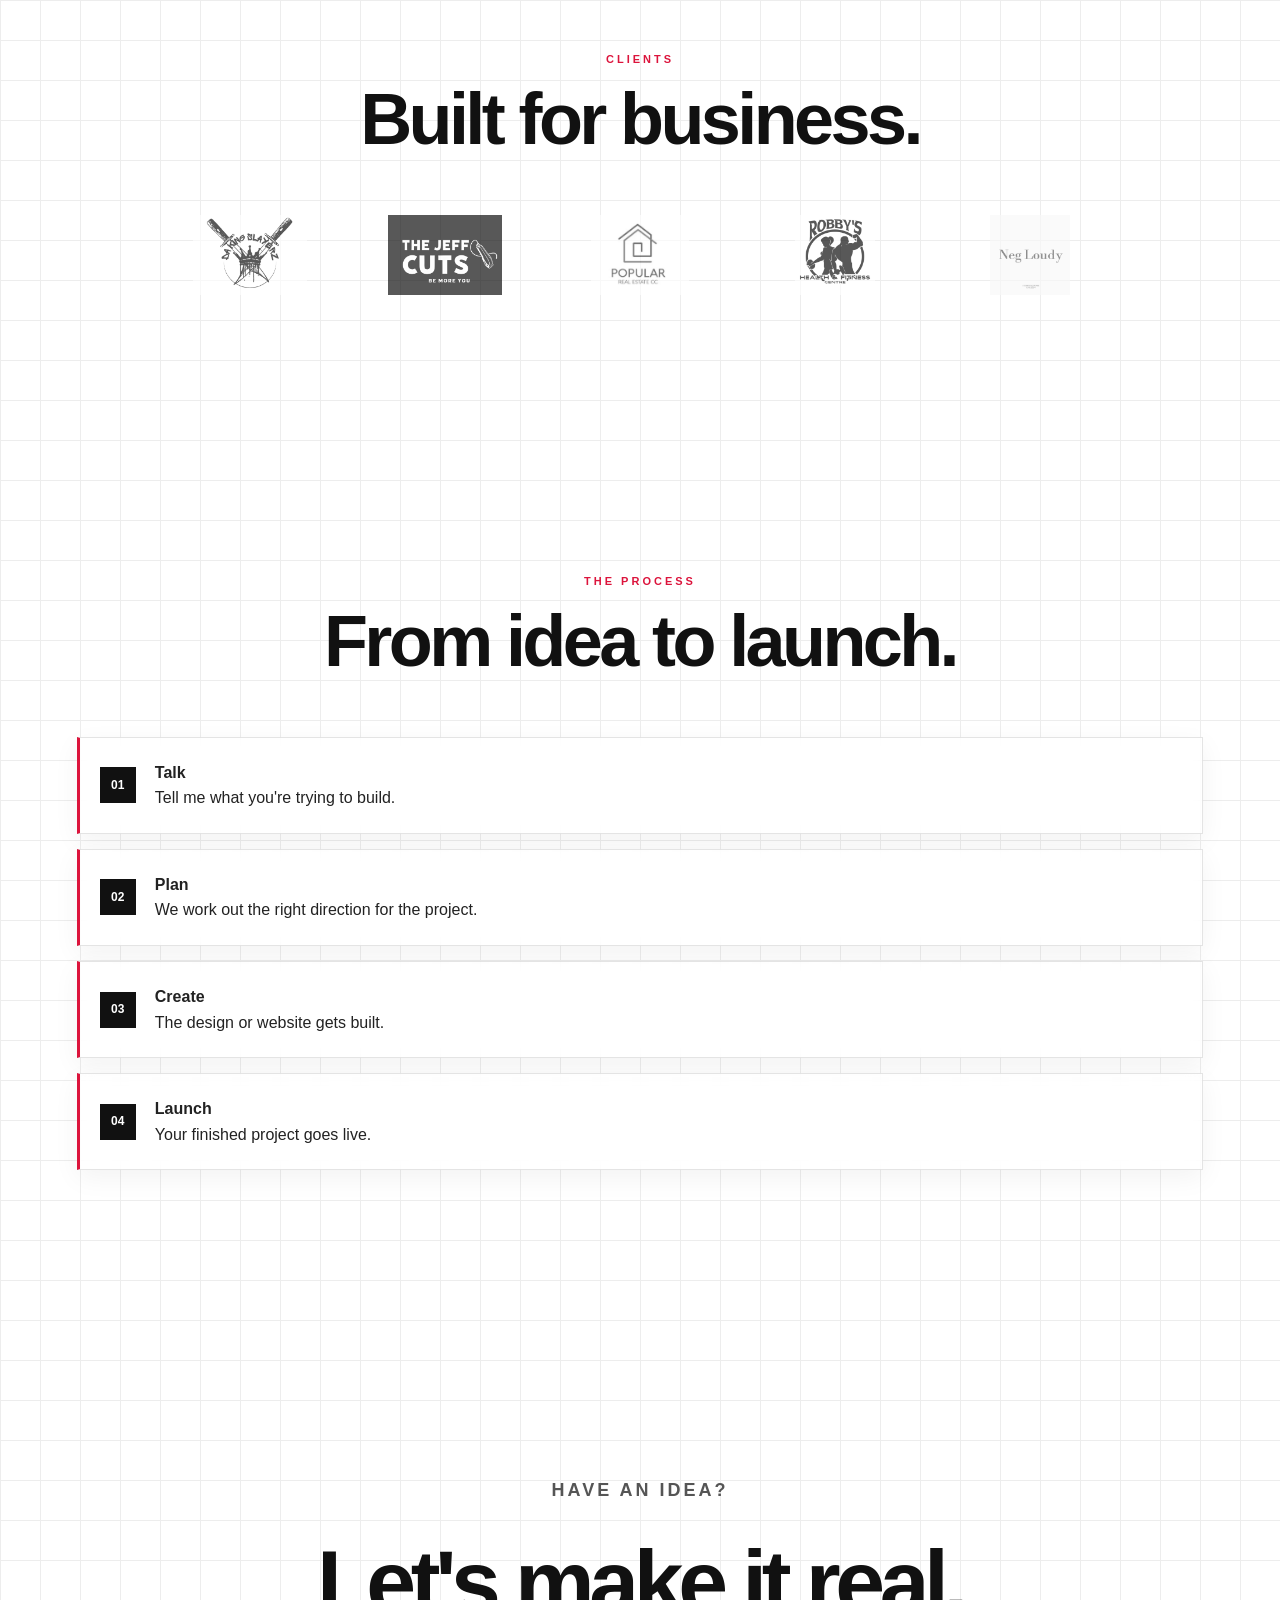
==== commit e8855536: "Refactor index.html for SEO and content clarity Updated the HTML structure, added meta description, " ====
--- a/index.html
+++ b/index.html
@@ -1,386 +1,644 @@
-<!DOCTYPE html>
-<html lang="en">
+<!DOCTYPE html><html lang="en">
 <head>
 <meta charset="UTF-8">
-<meta name="viewport" content="width=device-width,initial-scale=1.0">
-<title>Loud Ads</title>
-
-<link rel="stylesheet" href="style.css">
-
-
-
-  
-<nav class="nav">
-
-  <div class="nav-menu nav-menu-left">
+<meta name="viewport" content="width=device-width, initial-scale=1.0">
+<meta name="description" content="Loud Ads — Creative design, branding and modern websites for businesses.">
+<title>Loud Ads — Creative Design & Web Design</title><link rel="stylesheet" href="style.css">
+</head><body><!-- ================= NAV ================= --><nav class="nav">  <div class="nav-menu nav-menu-left">
     <a href="index.html">Home</a>
     <a href="https://j38-dev.github.io/Loud-ads-Portfolio-page-2/">Work</a>
     <a href="https://j38-dev.github.io/Loud-Ads-Services/">Services</a>
-  </div>
-
-  <a href="index.html" class="nav-brand">
+  </div>  <a href="index.html" class="nav-brand">
     <img src="images/loud-logo.png" alt="Loud Ads">
-  </a>
-
-  <div class="nav-menu nav-menu-right">
+  </a>  <div class="nav-menu nav-menu-right">
     <a href="https://j38-dev.github.io/Loud-Ads-About-Us/">About</a>
-    <a href="#need">Start Here</a>
-    <a
-      href="https://wa.me/27711507774?text=Hi%20Loud%20Ads%2C%20I%27d%20like%20to%20start%20a%20project."
-      target="_blank"
-      class="nav-project"
-    >
-      Start Project
-    </a>
-  </div>
-
-  </nav>
-
-<!-- HERO -->
-<section class="hero">
-
-  <div class="hero-logo">
+    <a href="#start">Start Here</a><a
+  href="https://wa.me/27711507774?text=Hi%20Loud%20Ads%2C%20I%27d%20like%20to%20start%20a%20project."
+  target="_blank"
+  class="nav-project"
+>
+  Start Project
+</a>
+
+  </div></nav><!-- ================= HERO ================= --><header class="hero" id="top">  <div class="hero-logo">
     <img src="images/loud-logo.png" alt="Loud Ads">
-  </div>
-
-  <p class="hero-kicker">CREATIVE DESIGN • WEB DESIGN • BRANDING</p>
-
-  <h1 class="hero-title">
+  </div>  <p class="hero-kicker">
+    CREATIVE DESIGN • WEB DESIGN • BRANDING
+  </p>  <h1 class="hero-title">
     We make brands
     <span>stand out.</span>
-  </h1>
-
-  <p class="hero-sub">
-    Graphic design and modern websites built to make your business
-    look professional and get noticed.
-  </p>
-
-  <div class="hero-actions">
-
-    <a href="https://wa.me/27711507774?text=Hi%20Loud%20Ads%2C%20I%27d%20like%20to%20start%20a%20project." target="_blank">
-      <button class="magnetic">Start A Project</button>
-    </a>
-
-    <a href="#need" class="hero-text-link">
-      Explore What We Do
-    </a>
-
-  </div>
-
-  <div class="hero-proof">
+  </h1>  <p class="hero-sub">
+    Creative design and modern websites built to make your business
+    look professional, communicate clearly and get noticed.
+  </p>  <div class="hero-actions"><a
+  href="https://wa.me/27711507774?text=Hi%20Loud%20Ads%2C%20I%27d%20like%20to%20start%20a%20project."
+  target="_blank"
+>
+  <button class="magnetic">Start A Project</button>
+</a>
+
+<a href="#work" class="hero-text-link">
+  Explore My Work →
+</a>
+
+  </div>  <div class="hero-proof">
     <span>DESIGN</span>
     <i></i>
     <span>WEBSITES</span>
     <i></i>
     <span>BRANDING</span>
-  </div>
-
-</section>
-<!-- ================= WHAT DO YOU NEED ================= -->
-
-<section class="need-section" id="need">
-
-  <div class="need-header">
-    <p class="section-label">START HERE</p>
-
-    <h2>
-      What <span>Do You Need?</span>
-    </h2>
-
-    <p>
-      Choose what you are looking for and we'll point you in the right direction.
-    </p>
-  </div>
-
-  <div class="need-options">
-
-    <button class="need-card" data-choice="design">
-      <span class="need-number">01</span>
-      <div>
-        <h3>Design</h3>
-        <p>Logos, social media graphics, branding and promotional visuals.</p>
-      </div>
-      <span class="need-arrow">→</span>
-    </button>
-
-    <button class="need-card" data-choice="website">
-      <span class="need-number">02</span>
-      <div>
-        <h3>Website</h3>
-        <p>Modern websites built to help your business look professional online.</p>
-      </div>
-      <span class="need-arrow">→</span>
-    </button>
-
-    <button class="need-card" data-choice="advertise">
-      <span class="need-number">03</span>
-      <div>
-        <h3>Advertise My Business</h3>
-        <p>Put your business, product or promotion in front of new customers.</p>
-      </div>
-      <span class="need-arrow">→</span>
-    </button>
-
-    <button class="need-card" data-choice="event">
-      <span class="need-number">04</span>
-      <div>
-        <h3>Promote An Event</h3>
-        <p>Get more attention for your event, launch, sale or special.</p>
-      </div>
-      <span class="need-arrow">→</span>
-    </button>
-
-  </div>
-
-  <div class="need-result" id="needResult">
-
-    <div class="result-content">
-
-      <span class="result-close" id="resultClose">×</span>
-
-      <p class="section-label">LOUD ADS</p>
-
-      <h3 id="resultTitle">Let's Get Started</h3>
-
-      <p id="resultText">
-        Choose an option above to get started.
-      </p>
-
-      <a id="resultButton" href="https://wa.me/27711507774" target="_blank">
-        <button class="magnetic">Get Started →</button>
-      </a>
-
-    </div>
-
-  </div>
-
-</section>
-
-<!-- ================= END WHAT DO YOU NEED ================= -->
-
-
-<div id="viewer">
-  <img id="viewer-img">
-</div>
-
-<div class="noise"></div>
-
-
-<div class="services-big">
-
-<div class="service-item">
-<h3>Graphic Design</h3>
-<p>Logo design • Marketing graphics • Social media visuals • Brand identity design</p>
-</div>
-
-<div class="service-item">
-<h3>Web Design</h3>
-<p>Custom websites • Mobile responsive layouts • Clean UX • Conversion-focused structure</p>
-</div>
-
-</div>
-  
-  <section class="portfolio">
-
-<h2>Portfolio</h2>
+  </div>  <div class="hero-scroll">
+    <span>SCROLL TO EXPLORE</span>
+    <i></i>
+  </div></header><!-- ================= START HERE ================= --><section class="need-section" id="start">  <div class="need-header"><p class="section-label">START HERE</p>
+
+<h2>
+  What are you
+  <span>building?</span>
+</h2>
 
 <p>
-A selection of recent design and website projects is shown below. Each project highlights clean layouts, professional visuals, and designs built to help businesses stand out online. Browse the examples and explore the full portfolio to see the complete collection of work.
+  Tell Loud Ads what you need and we'll guide you to the right service.
 </p>
 
-<div class="masonry">
-
-<div class="work-item">
-<img src="images/Rob 3.png">
-</div>
-
-<div class="work-item">
-<img src="images/Jeff cuts 3.png">
-</div>
-
-<div class="work-item">
-<img src="images/dash pic.png">
-</div>
-
-</div>
-
-
-<a href="https://j38-dev.github.io/Loud-ads-Portfolio-page-2/" target="_blank">
-<button class="magnetic">View Full Portfolio</button>
+  </div>  <div class="need-options"><button class="need-card" data-choice="design">
+
+  <span class="need-number">01</span>
+
+  <div>
+    <h3>Design</h3>
+    <p>
+      Logos, social media graphics, promotional artwork and branding.
+    </p>
+  </div>
+
+  <span class="need-arrow">→</span>
+
+</button>
+
+
+<button class="need-card" data-choice="website">
+
+  <span class="need-number">02</span>
+
+  <div>
+    <h3>Website</h3>
+    <p>
+      Modern responsive websites designed around your business.
+    </p>
+  </div>
+
+  <span class="need-arrow">→</span>
+
+</button>
+
+
+<button class="need-card" data-choice="advertise">
+
+  <span class="need-number">03</span>
+
+  <div>
+    <h3>Advertise My Business</h3>
+    <p>
+      Get your business, product or promotion in front of more people.
+    </p>
+  </div>
+
+  <span class="need-arrow">→</span>
+
+</button>
+
+
+<button class="need-card" data-choice="event">
+
+  <span class="need-number">04</span>
+
+  <div>
+    <h3>Promote An Event</h3>
+    <p>
+      Creative promotional material for launches, events, sales and more.
+    </p>
+  </div>
+
+  <span class="need-arrow">→</span>
+
+</button>
+
+  </div>  <div class="need-result" id="needResult"><div class="result-content">
+
+  <button class="result-close" id="resultClose" aria-label="Close">
+    ×
+  </button>
+
+  <p class="section-label">LOUD ADS</p>
+
+  <h3 id="resultTitle">
+    Let's Get Started
+  </h3>
+
+  <p id="resultText">
+    Choose an option above to get started.
+  </p>
+
+  <div id="resultChoices"></div>
+
+  <a
+    id="resultButton"
+    href="https://wa.me/27711507774"
+    target="_blank"
+    class="magnetic"
+  >
+    Get Started →
+  </a>
+
+</div>
+
+  </div></section><!-- ================= SELECTED WORK ================= --><section class="work-showcase" id="work">  <div class="section-heading"><div>
+  <p class="section-label">SELECTED WORK</p>
+
+  <h2>
+    Work that
+    <span>speaks.</span>
+  </h2>
+</div>
+
+<p>
+  Websites and visual designs created for businesses,
+  brands and people building something of their own.
+</p>
+
+  </div>  <div class="project-list"><a
+  href="https://j38-dev.github.io/Jeff-Cuts-Calculator-2/"
+  target="_blank"
+  class="project-card"
+>
+
+  <div class="project-image">
+    <img
+      src="images/Jeff cuts 3.png"
+      alt="Jeff Cuts website project"
+    >
+
+    <span class="project-hover">
+      VIEW PROJECT →
+    </span>
+  </div>
+
+  <div class="project-info">
+
+    <span>01 / WEB DESIGN</span>
+
+    <h3>Jeff Cuts</h3>
+
+    <p>
+      A modern barber website focused on bookings,
+      services and turning visitors into clients.
+    </p>
+
+  </div>
+
 </a>
 
-</section>
-
-
-<!-- ================= END BUSINESS ADS ================= -->
-
-
-
-<!-- ================= ADVERTISE WITH LOUD ADS ================= -->
-    
-
-<!-- ================= END ADVERTISE ================= -->
-
-
-
-<section class="why">
-
-  <h2 class="hero-title">Why <span>Clients</span> Work With Me?</h2>
-
-<ul class="why-list">
-<li>Fast turnaround</li>
-<li>Professional modern designs</li>
-<li>Direct WhatsApp communication</li>
-<li>Affordable packages</li>
-</ul>
-
-</section>
-
-<section class="trust">
-
-  <h2 class="hero-title">Trusted By <span>Growing</span> Businesses</h2>
-
-<div class="stats">
-<div class="stat"><h3>1000+</h3><p>Designs Created</p></div>
-<div class="stat"><h3>Fast</h3><p>Project Turnaround</p></div>
-<div class="stat"><h3>Trusted</h3><p>By Local Businesses</p></div>
-</div>
-
-</section>
-
-<!-- ================= REVIEWS ================= -->
-
-<section class="reviews">
-
-  <h2 class="hero-title">What <span>Clients</span> Say?</h2>
-
-<p class="reviews-intro">Real Feedback From Real Clients</p>
-<div class="reviews-track">
-
-<div class="review-card">
-<p>"The experience and the involvement received from Jayden and his services was overall a good one, he is prompt with his replies and uses his initiative to get the project done on time, as much as it's a newly established company I see great growth and service quality in the near future."</p>
-<h4>⭐⭐⭐⭐⭐</h4>
-<span>— Clint Davids</span>
-</div>
-
-<div class="review-card">
-<p>"Make use of their services you will not be disappointed they come highly recommended 🤗🤗🤗"</p>
-<h4>⭐⭐⭐⭐⭐</h4>
-<span>— Carolien de Klerk</span>
-</div>
-
-<div class="review-card">
-<p>"Banging"</p>
-<h4>⭐⭐⭐⭐⭐</h4>
-<span>— Brayton Dagger</span>
-</div>
-
-<div class="review-card">
-<p>"Loud Ads is the best, experience is the best! I highly recommend Loud Ads."</p>
-<h4>⭐⭐⭐⭐⭐</h4>
-<span>— Nicole Valentine</span>
-</div>
-
-<div class="review-card">
-<p>"Working with loud ads has been nothing short of amazing
-Would recommend working with them... 10/10 service."</p>
-<h4>⭐⭐⭐⭐⭐</h4>
-<span>— Tylan Van rooyen</span>
-</div>
-
-<div class="review-card">
-<p>"The best to go to for any design you could want absolutely the best👍"</p>
-<h4>⭐⭐⭐⭐⭐</h4>
-<span>— Zain Wilson</span>
-</div>
-
-<div class="review-card">
-<p>"It's alwayd such a pleasure doing business with Loud ads, definitely recommend them🤞🏿💯"</p>
-<h4>⭐⭐⭐⭐⭐</h4>
-<span>— Siphokazi Tafane</span>
-</div>
-
-
-<div class="review-card">
-<p>"A creative Ad service willing to deliver a worth while service to your business or private use. Definitely recommend 👌"</p>
-<h4>⭐⭐⭐⭐⭐</h4>
-<span>— Kenneth Brown</span>
-</div>
-
-<div class="review-card">
-<p>"Amazing, the professionalism and kindness would definitely make me visit again♡ at Load ads ☆"</p>
-<h4>⭐⭐⭐⭐⭐</h4>
-<span>— Jadon Meyer</span>
-</div>
-
-<div class="review-card">
-<p>"Professional and prompt service. Thank you Mr Johnson for the good service."</p>
-<h4>⭐⭐⭐⭐⭐</h4>
-<span>— Jade Singh</span>
-</div>
-
-    <div class="review-card">
-<p>"One of the best highly recommended 👌"</p>
-<h4>⭐⭐⭐⭐⭐</h4>
-<span>— Jody Paul</span>
-</div>
-
-</div>
-
-</section>
-
-<div class="google-review-btn-container">
-  <a href="https://g.page/r/CXvdtxXvmGKMEBM/review" target="_blank">
-    <button class="magnetic">⭐ Leave a Google Review</button>
+
+<a
+  href="https://j38-dev.github.io/Loud-ads-Portfolio-page-2/"
+  target="_blank"
+  class="project-card project-offset"
+>
+
+  <div class="project-image">
+    <img
+      src="images/Rob 3.png"
+      alt="Loud Ads design project"
+    >
+
+    <span class="project-hover">
+      VIEW WORK →
+    </span>
+  </div>
+
+  <div class="project-info">
+
+    <span>02 / GRAPHIC DESIGN</span>
+
+    <h3>Creative Design</h3>
+
+    <p>
+      Promotional and visual design created to give
+      businesses a stronger visual presence.
+    </p>
+
+  </div>
+
+</a>
+
+
+<a
+  href="https://j38-dev.github.io/Loud-ads-Portfolio-page-2/"
+  target="_blank"
+  class="project-card"
+>
+
+  <div class="project-image">
+    <img
+      src="images/dash pic.png"
+      alt="Loud Ads website and design project"
+    >
+
+    <span class="project-hover">
+      VIEW WORK →
+    </span>
+  </div>
+
+  <div class="project-info">
+
+    <span>03 / DIGITAL DESIGN</span>
+
+    <h3>Digital Presence</h3>
+
+    <p>
+      Clean digital experiences designed to make
+      businesses look established online.
+    </p>
+
+  </div>
+
+</a>
+
+  </div><a
+href="https://j38-dev.github.io/Loud-ads-Portfolio-page-2/"
+target="_blank"
+class="portfolio-cta magnetic"
+
+«»
+
+View Full Portfolio →
+
+  </a></section><!-- ================= CREATIVE SWITCHER ================= --><section class="creative-showcase">  <div class="section-heading creative-heading"><div>
+  <p class="section-label">WHAT I CREATE</p>
+
+  <h2>
+    Design that
+    <span>works.</span>
+  </h2>
+</div>
+
+<p>
+  From the first visual impression to the final click,
+  every piece is designed with purpose.
+</p>
+
+  </div>  <div class="creative-switcher"><button class="creative-tab active" data-view="web">
+  WEB DESIGN
+</button>
+
+<button class="creative-tab" data-view="design">
+  GRAPHIC DESIGN
+</button>
+
+  </div>  <div class="creative-panel active" data-panel="web"><div class="creative-copy">
+
+  <span>01 / WEB DESIGN</span>
+
+  <h3>
+    Websites built to
+    <strong>do something.</strong>
+  </h3>
+
+  <p>
+    Responsive websites with clear structure, strong visuals,
+    smooth interactions and a focus on helping businesses
+    turn visitors into customers.
+  </p>
+
+  <a
+    href="https://j38-dev.github.io/Loud-Ads-Services/"
+    target="_blank"
+    class="text-link"
+  >
+    Explore Web Design →
   </a>
-</div>
-
-<section class="brands">
-  <h2>Trusted By</h2>
-
-  <div class="brands-container">
-    <div class="brand"><img src="images/dkslogo.png" alt="Brand 1"></div>
-    <div class="brand"><img src="images/Jeff Cuts logo.png" alt="Brand 2"></div>
-    <div class="brand"><img src="images/Logo.png" alt="Brand 3"></div>
-    <div class="brand"><img src="images/WhatsApp Image 2025-12-14 at 09.59.59_efbf1821.jpg" alt="Brand 4"></div>
-    <div class="brand"><img src="images/formal font logo.png" alt="Brand 5"></div>
-  </div>
-</section>
-
-<section class="process">
-  <h2>How It Works</h2>
-
-  <div class="process-cards">
-    <div class="step-card"><span class="step-number">1</span> Send a WhatsApp message</div>
-    <div class="step-card"><span class="step-number">2</span> Share your idea or business goal</div>
-    <div class="step-card"><span class="step-number">3</span> Your design or website gets built</div>
-    <div class="step-card"><span class="step-number">4</span> Launch and start attracting customers</div>
-  </div>
-</section>
-
-
-
-
-<section id="contact" class="contact">
-  <h2>Ready to<span class="highlight">Work</span> on Your Idea</h2>
-  <p>loudadsemail@gmail.com</p> 
-    <a href="https://wa.me/27711507774" target="_blank">
-    <button class="magnetic">Start Project</button>
+
+</div>
+
+<div class="creative-visual">
+  <img
+    src="images/Jeff cuts 3.png"
+    alt="Web design example"
+  >
+</div>
+
+  </div>  <div class="creative-panel" data-panel="design"><div class="creative-copy">
+
+  <span>02 / GRAPHIC DESIGN</span>
+
+  <h3>
+    Visuals people
+    <strong>remember.</strong>
+  </h3>
+
+  <p>
+    Logos, promotional graphics, social media artwork and
+    visual identities designed to give businesses a clear
+    and professional presence.
+  </p>
+
+  <a
+    href="https://j38-dev.github.io/Loud-ads-Services/"
+    target="_blank"
+    class="text-link"
+  >
+    Explore Graphic Design →
   </a>
-</section>
-
-<div id="progress"></div>
-
-<footer class="footer">
-<p>© 2026 Loud Ads Pty Ltd</p>
-<p>Graphic Design • Branding • Web Design</p>
-</footer>
-
-<div class="cursor"></div>
-<div class="cursor-text"></div>
-
-
-<script src="script.js"></script>
-</body>
-
-</html>
+
+</div>
+
+<div class="creative-visual">
+  <img
+    src="images/Rob 3.png"
+    alt="Graphic design example"
+  >
+</div>
+
+  </div></section><!-- ================= SERVICES ================= --><section class="services" id="services">  <div class="section-heading services-heading"><div>
+  <p class="section-label">SERVICES</p>
+
+  <h2>
+    What I
+    <span>build.</span>
+  </h2>
+</div>
+
+<p>
+  Straightforward creative services for businesses
+  that need to look better and communicate better.
+</p>
+
+  </div>  <div class="services-list"><button class="service-row">
+
+  <span>01</span>
+
+  <strong>Graphic Design</strong>
+
+  <em>+</em>
+
+  <div class="service-details">
+    <p>
+      Logos, flyers, social media graphics, promotional
+      artwork and visual brand identity.
+    </p>
+  </div>
+
+</button>
+
+
+<button class="service-row">
+
+  <span>02</span>
+
+  <strong>Web Design</strong>
+
+  <em>+</em>
+
+  <div class="service-details">
+    <p>
+      Modern responsive websites, business sites,
+      portfolio sites and custom digital experiences.
+    </p>
+  </div>
+
+</button>
+
+
+<button class="service-row">
+
+  <span>03</span>
+
+  <strong>Branding</strong>
+
+  <em>+</em>
+
+  <div class="service-details">
+    <p>
+      A consistent visual direction that helps your
+      business look recognisable and professional.
+    </p>
+  </div>
+
+</button>
+
+  </div></section><!-- ================= REVIEWS ================= --><section class="reviews">  <div class="reviews-heading"><p class="section-label">CLIENT FEEDBACK</p>
+
+<h2>
+  What clients
+  <span>say.</span>
+</h2>
+
+<p class="reviews-intro">
+  Real feedback from people I've worked with.
+</p>
+
+  </div>  <div class="reviews-window"><div class="reviews-track">
+
+  <article class="review-card">
+    <p>
+      "The experience and the involvement received from Jayden
+      and his services was overall a good one, he is prompt
+      with his replies and uses his initiative to get the
+      project done on time."
+    </p>
+    <h4>★★★★★</h4>
+    <span>— Clint Davids</span>
+  </article>
+
+  <article class="review-card">
+    <p>
+      "Make use of their services you will not be disappointed
+      they come highly recommended."
+    </p>
+    <h4>★★★★★</h4>
+    <span>— Carolien de Klerk</span>
+  </article>
+
+  <article class="review-card">
+    <p>"Banging"</p>
+    <h4>★★★★★</h4>
+    <span>— Brayton Dagger</span>
+  </article>
+
+  <article class="review-card">
+    <p>
+      "Loud Ads is the best, experience is the best!
+      I highly recommend Loud Ads."
+    </p>
+    <h4>★★★★★</h4>
+    <span>— Nicole Valentine</span>
+  </article>
+
+  <article class="review-card">
+    <p>
+      "Working with loud ads has been nothing short of amazing.
+      Would recommend working with them... 10/10 service."
+    </p>
+    <h4>★★★★★</h4>
+    <span>— Tylan Van Rooyen</span>
+  </article>
+
+  <article class="review-card">
+    <p>
+      "The best to go to for any design you could want
+      absolutely the best."
+    </p>
+    <h4>★★★★★</h4>
+    <span>— Zain Wilson</span>
+  </article>
+
+  <article class="review-card">
+    <p>
+      "It's always such a pleasure doing business with Loud Ads,
+      definitely recommend them."
+    </p>
+    <h4>★★★★★</h4>
+    <span>— Siphokazi Tafane</span>
+  </article>
+
+  <article class="review-card">
+    <p>
+      "A creative Ad service willing to deliver a worthwhile
+      service to your business or private use. Definitely recommend."
+    </p>
+    <h4>★★★★★</h4>
+    <span>— Kenneth Brown</span>
+  </article>
+
+  <article class="review-card">
+    <p>
+      "Amazing, the professionalism and kindness would definitely
+      make me visit again at Loud Ads."
+    </p>
+    <h4>★★★★★</h4>
+    <span>— Jadon Meyer</span>
+  </article>
+
+  <article class="review-card">
+    <p>
+      "Professional and prompt service. Thank you Mr Johnson
+      for the good service."
+    </p>
+    <h4>★★★★★</h4>
+    <span>— Jade Singh</span>
+  </article>
+
+  <article class="review-card">
+    <p>
+      "One of the best highly recommended."
+    </p>
+    <h4>★★★★★</h4>
+    <span>— Jody Paul</span>
+  </article>
+
+</div>
+
+  </div>  <div class="google-review-btn-container"><a
+  href="https://g.page/r/CXvdtxXvmGKMEBM/review"
+  target="_blank"
+  class="google-review-btn magnetic"
+>
+  Leave A Google Review
+</a>
+
+  </div></section><!-- ================= CLIENTS ================= --><section class="brands">  <div class="section-heading centered"><p class="section-label">CLIENTS</p>
+
+<h2>
+  Built for
+  <span>business.</span>
+</h2>
+
+  </div>  <div class="brands-container"><div class="brand">
+  <img src="images/dkslogo.png" alt="DKS">
+</div>
+
+<div class="brand">
+  <img src="images/Jeff Cuts logo.png" alt="Jeff Cuts">
+</div>
+
+<div class="brand">
+  <img src="images/Logo.png" alt="Client logo">
+</div>
+
+<div class="brand">
+  <img
+    src="images/WhatsApp Image 2025-12-14 at 09.59.59_efbf1821.jpg"
+    alt="Client logo"
+  >
+</div>
+
+<div class="brand">
+  <img src="images/formal font logo.png" alt="Client logo">
+</div>
+
+  </div></section><!-- ================= PROCESS ================= --><section class="process">  <div class="section-heading centered"><p class="section-label">THE PROCESS</p>
+
+<h2>
+  From idea
+  <span>to launch.</span>
+</h2>
+
+  </div>  <div class="process-line"><div class="step-card">
+  <span class="step-number">01</span>
+  <strong>Talk</strong>
+  <p>
+    Tell me what you're trying to build.
+  </p>
+</div>
+
+<div class="step-card">
+  <span class="step-number">02</span>
+  <strong>Plan</strong>
+  <p>
+    We work out the right direction for the project.
+  </p>
+</div>
+
+<div class="step-card">
+  <span class="step-number">03</span>
+  <strong>Create</strong>
+  <p>
+    The design or website gets built.
+  </p>
+</div>
+
+<div class="step-card">
+  <span class="step-number">04</span>
+  <strong>Launch</strong>
+  <p>
+    Your finished project goes live.
+  </p>
+</div>
+
+  </div></section><!-- ================= FINAL CTA ================= --><section class="contact" id="contact">  <p class="section-label">HAVE AN IDEA?</p>  <h2>
+    Let's make it
+    <span>real.</span>
+  </h2>  <p>
+    Have a business, idea or project that needs a stronger
+    digital presence?
+  </p>  <p class="contact-email">
+    loudadsemail@gmail.com
+  </p><a
+href="https://wa.me/27711507774?text=Hi%20Loud%20Ads%2C%20I%27d%20like%20to%20start%20a%20project."
+target="_blank"
+class="magnetic"
+
+«»
+
+Start A Project →
+
+  </a></section><!-- ================= FOOTER ================= --><footer class="footer">  <div class="footer-logo">
+    <img src="images/loud-logo.png" alt="Loud Ads">
+  </div>  <p>© 2026 Loud Ads Pty Ltd</p>  <p>
+    Graphic Design • Branding • Web Design
+  </p></footer><!-- ================= INTERACTION ELEMENTS ================= --><div id="viewer">
+  <img id="viewer-img" alt="">
+</div><div class="noise"></div><div id="progress"></div><div class="cursor"></div>
+<div class="cursor-text"></div><script src="script.js"></script></body>
+    </html>
--- a/style.css
+++ b/style.css
@@ -1,2134 +1,1202 @@
-/* ================= RESET ================= */
+/* =========================================================
+   LOUD ADS — CLEAN MASTER STYLESHEET
+   PART 1 — GLOBAL / NAV / HERO
+========================================================= */
+
+
+/* =========================================================
+   1. RESET
+========================================================= */
 
 *{
-margin:0;
-padding:0;
-box-sizing:border-box;
-font-family:Helvetica, Arial, sans-serif;
+  margin:0;
+  padding:0;
+  box-sizing:border-box;
+}
+
+html{
+  scroll-behavior:smooth;
+  overflow-x:hidden;
 }
 
 body{
-background:white;
-color:black;
-overflow-x:hidden;
-}
-
-/* ===== GRID BACKGROUND ===== */
-
-#grid{
-position:fixed;
-top:0;
-left:0;
-z-index:-1;
-}
-
-/* ===== CUSTOM CURSOR ===== */
+  margin:0;
+  padding:0;
+
+  font-family:Helvetica, Arial, sans-serif;
+  color:#111;
+
+  overflow-x:hidden;
+
+  /* LOUD ADS GRID */
+  background-color:#fff;
+  background-image:
+    linear-gradient(#ededed 1px, transparent 1px),
+    linear-gradient(90deg,#ededed 1px,transparent 1px);
+  background-size:40px 40px;
+
+  cursor:none;
+}
+
+img{
+  max-width:100%;
+}
+
+a{
+  color:inherit;
+}
+
+button{
+  font-family:inherit;
+}
+
+section{
+  position:relative;
+}
+
+:root{
+  --loud-red:#b00020;
+}
+
+/* =========================================================
+   2. CUSTOM CURSOR
+========================================================= */
 
 .cursor{
-width:18px;
-height:18px;
-border:2px solid black;
-border-radius:50%;
-position:fixed;
-pointer-events:none;
-transform:translate(-50%,-50%);
-transition:transform .15s ease;
-z-index:999;
-}
-
-/* ===== NAV ===== */
-
-.nav{
-position:fixed;
-top:0;
-width:100%;
-display:flex;
-justify-content:space-between;
-align-items:center;   /* IMPORTANT */
-padding:20px 60px;
-background:rgba(255,255,255,0.6);
-backdrop-filter:blur(14px);
-z-index:10000;
-}
-
-.logo{
-height:60px; /* EDIT LOGO SIZE */
-width:auto;
-display:block;
-object-fit:contain;
-}
-
-.nav-links a{
-margin-left:30px;
-text-decoration:none;
-color:black;
-font-weight:600;
-position:relative;
-transition:.3s ease;
-}
-
-/* hover color */
-.nav-links a:hover{
-color:#dc143c;
-}
-
-.nav-links a::after{
-content:"";
-position:absolute;
-left:0;
-bottom:-6px;
-width:0%;
-height:2px;
-background:#dc143c;
-transition:.3s;
-}
-
-.nav-links a:hover::after{
-width:100%;
-}
-
-.nav.scrolled{
-padding:12px 60px;
-background:white;
-box-shadow:0 8px 20px rgba(0,0,0,0.08);
-}
-
-/* ===== HERO ===== */
-
-.hero {
-  display: flex;
-  flex-direction: column;
-  justify-content: center;      /* centers text vertically */
-  align-items: center;
-  text-align: center;
-  min-height: 100vh;            /* full viewport height */
-  padding-left: 10%;
-  padding-right: 10%;
-  box-sizing: border-box;
-
-  /* space for nav so text never goes behind */
-  padding-top: calc(120px + 2vh);
-}
-
-/* HERO TITLE */
-.hero-title {
-  font-size: 4rem;              
-  line-height: 1.2;
-  margin: 0 0 20px 0;
-}
-
-/* make the <span> red */
-.hero-title span {
-  color: #dc143c;              /* red color */
-}
-
-/* HERO SUBTITLE */
-.hero-sub {
-  font-size: 1.25rem;
-  margin: 0 0 30px 0;
-  max-width: 700px;
-}
-
-/* HERO BUTTON */
-.hero .magnetic {
-  padding: 14px 36px;
-  font-size: 1rem;
-  cursor: pointer;
-}
-
-/* RESPONSIVE ADJUSTMENTS */
-@media (max-width: 1024px) {
-  .hero {
-    padding-top: calc(100px + 2vh);
-  }
-  .hero-title { font-size: 2.6rem; }
-  .hero-sub { font-size: 1.1rem; }
-}
-
-@media (max-width: 768px) {
-  .hero {
-    padding-top: calc(80px + 2vh);
-  }
-  .hero-title { font-size: 2.2rem; }
-  .hero-sub { font-size: 1rem; }
-}
-
-@media (max-width: 480px) {
-  .hero {
-    padding-top: calc(60px + 2vh);
-  }
-  .hero-title { font-size: 1.8rem; }
-  .hero-sub { font-size: 0.95rem; }
-}
-
-.magnetic{
-margin-top:40px;
-padding:16px 40px;
-border:2px solid black;
-background:none;
-cursor:pointer;
-font-size:16px;
-}
-
-/* ===== PORTFOLIO ===== */
-
-.portfolio{
-padding:120px 10%;
-}
-
-.masonry{
-column-count:4;
-column-gap:18px;
-}
-
-.masonry img{
-width:100%;
-margin-bottom:18px;
-border-radius:12px;
-transition:.5s;
-}
-
-.masonry img:hover{
-transform:translateY(-8px) scale(1.02);
-}
-
-/* Keep your existing featured styling */
-.featured {
-  display: flex;
-  gap: 60px;
-  align-items: center;
-  padding: 120px 5%;
-  flex-wrap: wrap; /* allow responsiveness */
-}
-
-/* Reverse layout for second project */
-.featured.reverse {
-  flex-direction: row-reverse;
-}
-
-/* Make sure image and info have the same widths as first project */
-.featured-image, .featured-info {
-  flex: 1 1 500px; /* ensures same size and spacing */
-}
-
-.featured img {
-  width: 100%;
-  border-radius: 14px;
-}
-
-/* ===== SERVICES QUICK FIX ===== */
-
-.services {
-  display: grid;
-  grid-template-columns: repeat(auto-fit, minmax(300px, 1fr));
-  gap: 40px;          /* space between cards */
-  padding: 120px 10%; /* section padding */
-}
-
-/* Make heading and intro paragraph span full width */
-.services h2,
-.services p:first-of-type {
-  grid-column: 1 / -1;
-  text-align: center;
-  margin-bottom: 40px;
-}
-
-/* Style each service card */
-.service {
-  background: rgba(255, 255, 255, 0.95);
-  padding: 30px;
-  border-radius: 16px;
-  box-shadow: 0 10px 30px rgba(0, 0, 0, 0.08);
-  transition: transform 0.3s ease, box-shadow 0.3s ease;
-}
-
-/* Hover effect for cards */
-.service:hover {
-  transform: translateY(-8px);
-  box-shadow: 0 20px 50px rgba(0,0,0,0.12);
-}
-
-/* Bullet points inside services */
-.service ul {
-  margin-top: 15px;
-  padding-left: 20px;
-  list-style-type: disc;
-}
-.service li {
-  margin-bottom: 8px;
-  line-height: 1.6;
-}
-
-/* RESPONSIVE FIX */
-@media(max-width:900px){
-  .services {
-    grid-template-columns: 1fr; /* stack cards vertically */
-    gap: 30px;
-    padding: 80px 5%;
-  }
-}
-
-.services .full-width-text {
-  grid-column: 1 / -1; /* span all columns */
-  text-align: center;
-  margin-top: 50px;
-  font-weight: bold;
-}
-
-/* ===== CONTACT ===== */
-
-.contact{
-text-align:center;
-padding:140px 20px;
-}
-
-/* ===== RESPONSIVE ===== */
-
-@media(max-width:900px){
-.masonry{column-count:2;}
-.hero-title{font-size:10vw;}
-}
-
-
-
-.hero-sub{
-margin-top:20px;
-font-size:18px;
-opacity:.7;
-max-width:600px;
-text-align:center;
-}
-
-#lightbox{
-position:fixed;
-top:0;
-left:0;
-width:100%;
-height:100%;
-background:rgba(0,0,0,0.9);
-display:none;
-justify-content:center;
-align-items:center;
-z-index:9999;
-}
-
-#lightbox img{
-max-width:90%;
-max-height:90%;
-border-radius:10px;
-}
-
-#progress{
-position:fixed;
-top:0;
-left:0;
-height:3px;
-background:#dc143c;
-width:0%;
-z-index:9999;
-}
-
-section{
-padding:140px 10%;
-}
-
-section{
-opacity:1;
-transform:none;
-}
-
-.hero::after{
-content:"";
-position:absolute;
-width:600px;
-height:600px;
-background:radial-gradient(circle, rgba(220,20,60,0.15), transparent);
-filter:blur(80px);
-animation:floatGlow 8s ease-in-out infinite;
-z-index:-1;
-}
-
-@keyframes floatGlow{
-0%,100%{transform:translateY(0);}
-50%{transform:translateY(-40px);}
-}
-
-.work-item{
-position:relative;
-overflow:hidden;
-border-radius:12px;
-}
-
-.overlay{
-position:absolute;
-bottom:0;
-left:0;
-width:100%;
-padding:20px;
-background:linear-gradient(transparent, rgba(0,0,0,.7));
-color:white;
-opacity:0;
-transition:.4s;
-}
-
-.work-item:hover .overlay{
-opacity:1;
-}
-
-.stats{
-display:flex;
-justify-content:center;
-gap:80px;
-text-align:center;
-}
-
-.stats h3{
-font-size:48px;
-color:#dc143c;
-}
-
-.footer{
-text-align:center;
-padding:60px;
-opacity:.6;
-}
-
-/* ================= REVIEWS ================= */
-
-.reviews{
-overflow:hidden;
-text-align:center;
-background:transparent;
-}
-
-.reviews h2{
-margin-bottom:60px;
-font-size:42px;
-letter-spacing:-1px;
-}
-
-/* scrolling container */
-
-.reviews-track{
-display:flex;
-gap:30px;
-width:max-content;
-animation:scrollReviews 35s linear infinite;
-}
-
-/* review cards */
-
-.review-card{
-min-width:320px;
-max-width:320px;
-padding:30px;
-border-radius:16px;
-background:rgba(255,255,255,0.7);
-backdrop-filter:blur(12px);
-border:1px solid rgba(0,0,0,0.08);
-box-shadow:0 10px 30px rgba(0,0,0,0.08);
-text-align:left;
-transition:.4s ease;
-}
-
-.review-card:hover{
-transform:translateY(-10px);
-box-shadow:0 20px 50px rgba(0,0,0,0.15);
-}
-
-.review-card p{
-font-size:16px;
-line-height:1.6;
-margin-bottom:15px;
-}
-
-.review-card h4{
-color:#dc143c;
-margin-bottom:8px;
-}
-
-.review-card span{
-opacity:.6;
-font-size:14px;
-}
-
-/* ===== REVIEWS INTRO PARAGRAPH ===== */
-
-.reviews-intro {
-  font-size:2rem;           /* larger heading style */
-  font-weight:600;          /* makes it bold enough to stand out */
-  text-align:center;        /* center aligned like your other sections */
-  margin:80px auto 40px auto; /* spacing above and below */
-  max-width:700px;          /* keeps text column aligned with site content */
-  line-height:1.4;          /* easy to read */
-  color:#111;               /* high contrast */
-  letter-spacing:-0.3px;    /* subtle letter spacing for a modern feel */
-  position:relative;
-}
-
-/* Optional subtle underline for emphasis */
-.reviews-intro::after {
-  content:"";
-  display:block;
-  width:60px;
-  height:2px;
-  background:#000;
-  margin:12px auto 0 auto;
-  opacity:0.5;
-  border-radius:1px;
-}
-
-.reviews-intro .highlight {
-  color: #e63946; /* red color, you can change it to match your brand */
-}
-
-/* auto scroll animation */
-
-@keyframes scrollReviews{
-0%{transform:translateX(0);}
-100%{transform:translateX(-50%);}
-}
-
-.reviews-track:hover{
-animation-play-state:paused;
-}
-
-.featured{
- display:flex;
- gap:60px;
- align-items:center;
- padding:120px 5%;
-}
-
-.featured img{
- width:100%;
- border-radius:14px;
-}
-
-.featured-info{
- max-width:500px;
-}
-
-.visit-btn{
- display:inline-block;
- margin-top:20px;
- padding:12px 25px;
- background:#ff2b2b;
- color:white;
- text-decoration:none;
- transition:.3s;
-}
-
-.visit-btn:hover{
- transform:translateY(-3px);
-}
-
-#intro{
-position:fixed;
-inset:0;
-background:white;
-display:flex;
-justify-content:center;
-align-items:center;
-z-index:100000;
-overflow:hidden;
-}
-
-.intro-text{
-position:absolute;
-font-size:4vw;
-letter-spacing:4px;
-color:black;
-z-index:2;
-}
-
-#paintCanvas{
-position:absolute;
-width:100%;
-height:100%;
-}
-
-#intro h1{
- font-size:3rem;
- letter-spacing:5px;
- animation:glitch 1.5s infinite;
-}
-
-@keyframes introOut{
- to{
-   opacity:0;
-   visibility:hidden;
- }
-}
-
-@keyframes glitch{
- 0%,100%{transform:translate(0)}
- 50%{transform:translate(2px,-2px)}
-}
-
-/* hide system cursor */
-body{
-cursor:none;
-}
-
-/* circle cursor */
-.cursor{
-position:fixed;
-top:0;
-left:0;
-width:18px;
-height:18px;
-border:2px solid #dc143c;
-border-radius:50%;
-pointer-events:none;
-z-index:99999;
-}
-
-transform:translate3d(-50%,-50%,0);
-transition:
-width .25s ease,
-height .25s ease,
-background .25s ease,
-border .25s ease;
-}
-
-/* TEXT INSIDE CURSOR */
+  position:fixed;
+  top:0;
+  left:0;
+
+  width:18px;
+  height:18px;
+
+  border:2px solid #dc143c;
+  border-radius:50%;
+
+  pointer-events:none;
+
+  transform:translate3d(-50%,-50%,0);
+
+  z-index:99999;
+
+  transition:
+    width .25s ease,
+    height .25s ease,
+    background .25s ease,
+    border .25s ease,
+    transform .15s ease;
+}
+
 .cursor-text{
   position:fixed;
+
   transform:translate(-50%,-50%);
+
   pointer-events:none;
+
   font-size:10px;
-  color:white;
-  font-weight:bold;
-  z-index:10000;
-}
-
-html{
-  scroll-behavior:smooth;
-}
-
-#viewer{
- position:fixed;
- inset:0;
- background:rgba(0,0,0,.9);
- display:none;
- justify-content:center;
- align-items:center;
- z-index:9998;
-}
-
-#viewer img{
- max-width:90%;
- max-height:90%;
-}
-
-body{
- background-color:white;
- background-image:
-   linear-gradient(#eee 1px, transparent 1px),
-   linear-gradient(90deg,#eee 1px,transparent 1px);
- background-size:40px 40px;
- transition:background-position .2s;
-}
+  font-weight:700;
+
+  color:#fff;
+
+  z-index:100000;
+}
+
+
+/* =========================================================
+   3. SUBTLE NOISE
+========================================================= */
 
 .noise{
- position:fixed;
- inset:0;
- background:url("noise.png");
- opacity:.03;
- pointer-events:none;
- z-index:999;
-}
-
-#intro {
   position:fixed;
   inset:0;
+
+  background:url("noise.png");
+
+  opacity:.025;
+
+  pointer-events:none;
+
+  z-index:999;
+}
+
+
+/* =========================================================
+   4. SCROLL PROGRESS
+========================================================= */
+
+#progress{
+  position:fixed;
+
+  top:0;
+  left:0;
+
+  width:0%;
+  height:3px;
+
+  background:#dc143c;
+
+  z-index:100001;
+}
+
+
+/* =========================================================
+   5. GLOBAL BUTTON SYSTEM
+========================================================= */
+
+.magnetic,
+.services-btn,
+.visit-btn,
+.google-review-btn{
+
+  display:inline-flex;
+
+  align-items:center;
+  justify-content:center;
+
+  min-height:48px;
+
+  padding:14px 30px;
+
+  border:1px solid #111;
+
+  border-radius:0;
+
+  background:#111;
+  color:#fff;
+
+  text-decoration:none;
+
+  font-size:12px;
+  font-weight:700;
+
+  letter-spacing:1.5px;
+  text-transform:uppercase;
+
+  cursor:pointer;
+
+  transition:
+    background .25s ease,
+    color .25s ease,
+    border-color .25s ease,
+    transform .25s ease,
+    box-shadow .25s ease;
+}
+
+.magnetic:hover,
+.services-btn:hover,
+.visit-btn:hover,
+.google-review-btn:hover{
+
+  background:#dc143c;
+  border-color:#dc143c;
+
+  color:#fff;
+
+  transform:translateY(-3px);
+
+  box-shadow:0 12px 30px rgba(220,20,60,.18);
+}
+
+
+/* =========================================================
+   6. NAVIGATION
+========================================================= */
+
+.nav{
+  position:fixed;
+
+  top:0;
+  left:0;
+
+  width:100%;
+  height:88px;
+
+  padding:0 5%;
+
+  display:grid;
+
+  grid-template-columns:1fr auto 1fr;
+
+  align-items:center;
+
+  background:rgba(255,255,255,.88);
+
+  backdrop-filter:blur(20px);
+  -webkit-backdrop-filter:blur(20px);
+
+  border-bottom:1px solid rgba(0,0,0,.08);
+
+  z-index:10000;
+
+  transition:
+    height .25s ease,
+    background .25s ease,
+    box-shadow .25s ease;
+}
+
+
+/* NAV LOGO */
+
+.nav-brand{
+  grid-column:2;
+
   display:flex;
+
+  align-items:center;
+  justify-content:center;
+
+  width:max-content;
+
+  margin:0 auto;
+
+  text-decoration:none;
+}
+
+.nav-brand img{
+  display:block;
+
+  width:145px;
+  height:auto;
+
+  object-fit:contain;
+}
+
+
+/* NAV MENUS */
+
+.nav-menu{
+  display:flex;
+
+  align-items:center;
+
+  gap:28px;
+}
+
+
+
+
+/* NAV LINKS */
+
+.nav-menu a{
+  display:inline-flex;
+
+  align-items:center;
+
+  color:#111;
+
+  text-decoration:none;
+
+  font-size:10px;
+  font-weight:700;
+
+  letter-spacing:1.6px;
+
+  text-transform:uppercase;
+
+  white-space:nowrap;
+
+  transition:
+    color .25s ease,
+    transform .25s ease;
+}
+
+.nav-menu a:hover{
+  color:#dc143c;
+}
+
+
+/* START PROJECT BUTTON */
+
+.nav-project{
+  display:inline-flex !important;
+
+  align-items:center !important;
+  justify-content:center !important;
+
+  width:125px !important;
+  min-width:125px !important;
+  height:40px !important;
+
+  padding:0 !important;
+
+  background:#111 !important;
+  color:#fff !important;
+
+  border:1px solid #111;
+
+  text-decoration:none;
+
+  font-size:10px !important;
+  font-weight:700 !important;
+
+  letter-spacing:1.4px !important;
+
+  text-transform:uppercase;
+
+  white-space:nowrap;
+
+  transition:
+    background .25s ease,
+    border-color .25s ease,
+    color .25s ease,
+    transform .25s ease;
+}
+
+.nav-project:hover{
+  background:#dc143c !important;
+  border-color:#dc143c;
+
+  color:#fff !important;
+
+  transform:translateY(-2px);
+}
+
+
+/* SCROLLED NAV — SAME SIZE, JUST CLEANER */
+
+.nav.scrolled{
+  height:88px;
+
+  background:rgba(255,255,255,.96);
+
+  box-shadow:0 8px 30px rgba(0,0,0,.06);
+}
+
+.nav.scrolled .nav-brand img{
+  width:145px;
+}
+
+
+/* =========================================================
+   7. HERO
+========================================================= */
+
+.hero{
+  min-height:100svh;
+
+  padding:125px 5% 55px;
+
+  position:relative;
+
+  overflow:hidden;
+
+  display:flex;
+
+  flex-direction:column;
+
+  justify-content:center;
+
+  align-items:center;
+
+  text-align:center;
+}
+
+
+/* RED GLOW */
+
+.hero::after{
+  content:"";
+
+  position:absolute;
+
+  width:600px;
+  height:600px;
+
+  right:-150px;
+  top:10%;
+
+  background:
+    radial-gradient(
+      circle,
+      rgba(220,20,60,.12),
+      transparent 70%
+    );
+
+  filter:blur(70px);
+
+  animation:floatGlow 8s ease-in-out infinite;
+
+  pointer-events:none;
+
+  z-index:0;
+}
+
+@keyframes floatGlow{
+
+  0%,100%{
+    transform:translateY(0);
+  }
+
+  50%{
+    transform:translateY(-35px);
+  }
+
+}
+
+
+/* HERO LOGO */
+
+.hero-logo{
+  width:min(850px,88vw);
+
+  margin:0 auto 35px;
+
+  position:relative;
+
+  z-index:2;
+}
+
+.hero-logo img{
+  display:block;
+
+  width:100%;
+  height:auto;
+
+  object-fit:contain;
+}
+
+
+/* HERO SMALL LABEL */
+
+.hero-kicker{
+  margin:0 0 20px;
+
+  color:#dc143c;
+
+  font-size:10px;
+
+  font-weight:700;
+
+  letter-spacing:4px;
+
+  position:relative;
+
+  z-index:2;
+}
+
+
+/* HERO MAIN TITLE */
+
+.hero-title{
+  max-width:1000px;
+
+  margin:0 auto;
+
+  font-size:clamp(3rem,7vw,6.8rem);
+
+  line-height:.9;
+
+  letter-spacing:-.06em;
+
+  font-weight:800;
+
+  position:relative;
+
+  z-index:2;
+}
+
+.hero-title span{
+  display:block;
+
+  color:#dc143c;
+}
+
+
+/* HERO DESCRIPTION */
+
+.hero-sub{
+  max-width:620px;
+
+  margin:28px auto 0;
+
+  color:#444;
+
+  font-size:clamp(1rem,1.4vw,1.15rem);
+
+  line-height:1.7;
+
+  position:relative;
+
+  z-index:2;
+}
+
+
+/* HERO BUTTONS */
+
+.hero-actions{
+  display:flex;
+
   justify-content:center;
   align-items:center;
+
+  gap:28px;
+
+  margin-top:35px;
+
+  position:relative;
+
+  z-index:2;
+}
+
+.hero-actions .magnetic{
+  margin:0;
+}
+
+
+/* HERO TEXT LINK */
+
+.hero-text-link{
+  color:#111;
+
+  text-decoration:none;
+
+  font-size:13px;
+
+  font-weight:700;
+
+  letter-spacing:.5px;
+
+  border-bottom:1px solid #111;
+
+  padding-bottom:5px;
+
+  transition:
+    color .25s ease,
+    border-color .25s ease;
+}
+
+.hero-text-link:hover{
+  color:#dc143c;
+
+  border-color:#dc143c;
+}
+
+
+/* HERO PROOF */
+
+.hero-proof{
+  display:flex;
+
+  justify-content:center;
+  align-items:center;
+
+  gap:18px;
+
+  margin-top:50px;
+
+  font-size:9px;
+
+  font-weight:700;
+
+  letter-spacing:3px;
+
+  opacity:.45;
+
+  position:relative;
+
+  z-index:2;
+}
+
+.hero-proof i{
+  display:block;
+
+  width:4px;
+  height:4px;
+
+  border-radius:50%;
+
+  background:#dc143c;
+}
+
+
+/* =========================================================
+   8. INTRO SCREEN
+========================================================= */
+
+#intro{
+  position:fixed;
+
+  inset:0;
+
+  display:flex;
+
+  justify-content:center;
+  align-items:center;
+
+  background:#fff;
+
+  overflow:hidden;
+
   z-index:100000;
-  overflow:hidden;
-  background:white;
-}
-
-#introGrid {
+}
+
+#introGrid{
   position:absolute;
+
   width:100%;
   height:100%;
+
   top:0;
   left:0;
-  z-index:0; /* behind paintCanvas and text */
-}
-
-.brands {
-  text-align: center;
-  padding: 120px 10%;
-  background: transparent; /* matches your site */
-}
-
-.brands h2 {
-  font-size: 42px;
-  margin-bottom: 60px;
-  color: black;
-}
-
-.brands-container {
-  display: flex;
-  flex-wrap: wrap;
-  justify-content: center;
-  align-items: center;
-  gap: 60px;
-}
-
-.brand {
-  flex: 0 1 150px; /* each logo takes 150px max width */
-  display: flex;
-  justify-content: center;
-  align-items: center;
-  transition: transform 0.3s, filter 0.3s;
-}
-
-/* Container centers the button below the reviews */
-.google-review-btn-container {
-  text-align: center;
-  margin-top: 40px;
-}
-
-/* Container centers the button below the reviews with extra spacing */
-.google-review-btn-container {
-  text-align: center;
-  margin-top: 80px; /* increased padding from reviews */
-}
-
-/* Button styling matching your other rectangular buttons */
-.google-review-btn {
-  display: inline-block;
-  padding: 16px 36px; /* similar padding to other buttons */
-  background: #dc143c; /* your brand red */
-  color: white;
-  font-weight: 600;
-  text-decoration: none;
-  border-radius: 12px; /* slightly curved corners */
-  box-shadow: 0 10px 30px rgba(0,0,0,0.2);
-  transition: all 0.3s ease;
-  font-size: 16px;
-}
-
-.google-review-btn:hover {
-  transform: translateY(-5px) scale(1.05);
-  box-shadow: 0 20px 40px rgba(0,0,0,0.3);
-}
-
-
-.brand img {
-  max-width: 100%;
-  max-height: 80px;
-  object-fit: contain;
-}
-
-/* Hover animation for interaction */
-.brand:hover {
-  transform: scale(1.1);
-  filter: brightness(1.2);
-}
-
-/* Responsive for mobile */
-@media(max-width: 900px){
-  .brands-container {
-    gap: 30px;
-  }
-  .brand {
-    flex: 0 1 100px;
-  }
-}
-
-/* ===== GLOBAL STYLES ===== */
-body {
-  text-align: center;
-}
-
-ul {
-  list-style-position: inside;
-  padding-left: 0;
-}
-
-/* ===== BRAND SECTION ===== */
-.brand img {
-  max-width: 100%;
-  max-height: 80px;
-  object-fit: contain;
-}
-
-/* Hover animation for interaction */
-.brand:hover {
-  transform: translateY(-5px) scale(1.1);
-  filter: brightness(1.2);
-  transition: transform 0.3s ease, filter 0.3s ease;
-}
-
-/* ===== RESPONSIVE BRAND ===== */
-@media (max-width: 900px) {
-  .brands-container {
-    gap: 30px;
-  }
-  .brand {
-    flex: 0 1 100px;
-  }
-}
-
-/* ===== SERVICE SECTION ===== */
-/* ===== SERVICES SECTION ===== */
-/* ===== SERVICES : BIG TYPOGRAPHY (CENTERED) ===== */
-
-.services-big{
-  margin-top:80px;
-  max-width:400px;       /* controls the text width */
-  margin-left:auto;
-  margin-right:auto;
-}
-
-.service-item{
-  margin-bottom:80px;
-  text-align:center;
-}
-
-.service-item h3{
-  font-size:2.6rem;
-  margin-bottom:20px;
-  letter-spacing:-0.5px;
-}
-
-.service-item p{
-  font-size:1.15rem;
-  line-height:1.7;
-  opacity:.75;
-}
-/* ===== PORTFOLIO SECTION ===== */
-.portfolio {
-  padding: 120px 6%;
-  max-width: 700px;
-  margin: auto;
-  text-align: center;
-}
-
-.portfolio h2 {
-  font-size: 42px;
-  margin-bottom: 20px;
-}
-
-.portfolio p {
-  max-width: 700px;
-  margin: 0 auto 60px;
-  line-height: 1.6;
-  font-size: 18px;
-}
-
-/* ===== MASONRY GRID 3 IMAGES ===== */
-.masonry {
-  display: grid;
-  grid-template-columns: repeat(3, 1fr);
-  gap: 20px;
-  max-width: 700px;
-  margin: 0 auto;
-  justify-items: center;
-  align-items: start;
-}
-
-.work-item {
-  width: 100%;
-}
-
-.work-item img {
-  width: 100%;
-  height: auto;
-  object-fit: cover;
-  border-radius: 14px;
-  display: block;
-  transition: transform 0.4s ease;
-}
-
-.work-item img:hover {
-  transform: translateY(-8px) scale(1.02);
-}
-
-/* ===== RESPONSIVE MASONRY ===== */
-@media (max-width: 900px) {
-  .masonry {
-    grid-template-columns: repeat(2, 1fr);
-    max-width: 500px;
-    gap: 20px;
-  }
-}
-
-@media (max-width: 600px) {
-  .masonry {
-    grid-template-columns: 1fr;
-    max-width: 90%;
-    gap: 20px;
-  }
-}
-
-/* ===== SERVICES SECTION ===== */
-.services {
-  text-align: center;
-  padding: 140px 10%;
-}
-
-.services h2 {
-  font-size: 42px;
-  margin-bottom: 20px;
-}
-
-@media (max-width: 768px) {
-  .services {
-    padding: 90px 6%;
-  }
-  .services h2 {
-    font-size: 34px;
-  }
-}
-
-/* Introduction text for services */
-.services-intro {
-  max-width: 700px;
-  margin: 0 auto 60px;
-  line-height: 1.6;
-  opacity: .8;
-}
-
-/* Grid layout for service items */
-.services-grid {
-  display: grid;
-  grid-template-columns: repeat(auto-fit, minmax(260px, 1fr));
-  gap: 40px;
-  max-width: 900px;
-  margin: auto;
-}
-
-/* Individual service card */
-.service {
-  background: rgba(255, 255, 255, 0.35); /* transparent */
-  backdrop-filter: blur(10px); /* glass effect */
-  padding: 40px;
-  border-radius: 16px;
-  border: 1px solid rgba(0, 0, 0, 0.08);
-  box-shadow: 0 10px 30px rgba(0, 0, 0, 0.08);
-  transition: 0.3s ease;
-  text-align: center;
-}
-
-.service:hover {
-  transform: translateY(-10px);
-  box-shadow: 0 25px 60px rgba(0, 0, 0, 0.12);
-  border: 1px solid rgba(220, 20, 60, 0.25);
-  background: rgba(255, 255, 255, 0.55);
-}
-
-/* Service title */
-.service h3 {
-  font-size: 22px;
-  margin-bottom: 15px;
-  position: relative;
-}
-
-.service h3::after {
-  content: "";
-  display: block;
-  width: 40px;
-  height: 3px;
-  background: #dc143c;
-  margin: 10px auto 0;
-  border-radius: 2px;
-}
-
-/* Service description text */
-.service p {
-  margin-bottom: 15px;
-  opacity: .8;
-}
-
-/* Service bullet points */
-.service ul {
-  list-style: none;
-  padding: 0;
-  margin-top: 20px;
-}
-
-.service li {
-  margin-bottom: 10px;
-  opacity: .85;
-}
-
-/* Additional description */
-.service-desc {
-  margin-bottom: 20px;
-  opacity: .75;
-  line-height: 1.6;
-}
-
-/* Service button */
-.services-btn {
-  display: inline-block;
-  margin-top: 60px;
-  padding: 16px 36px;
-  background: #dc143c;
-  color: white;
-  font-weight: 600;
-  text-decoration: none;
-  border-radius: 12px;
-  box-shadow: 0 10px 30px rgba(0, 0, 0, 0.2);
-  transition: transform 0.3s ease, box-shadow 0.3s ease;
-}
-
-.services-btn:hover {
-  transform: translateY(-5px);
-  box-shadow: 0 20px 40px rgba(0, 0, 0, 0.3);
-}
-
-/* Responsive adjustments for mobile */
-@media (max-width: 600px) {
-  .services-btn {
-    padding: 14px 28px;
-    font-size: 15px;
-  }
-}
-
-/* Magnetic button or full-width buttons in grid */
-.services .magnetic {
-  grid-column: 1 / -1;
-  justify-self: center;
-  margin-top: 40px;
-}
-
-.services-btn,
-.services .magnetic {
-  grid-column: 1 / -1;
-  justify-self: center;
-  margin-top: 60px;
-}
-
-/* ===== WHY CLIENTS SECTION ===== */
-
-/* ===== WHY SECTION : PENCIL CHECKLIST ===== */
-
-.why{
-  padding:140px 14%;
-  text-align:center;
-}
-
-/* TITLE */
-
-.why h2{
-  font-size:2.6rem;
-  margin-bottom:70px;
-}
-
-/* GRID PAPER EFFECT */
-
-.why-list{
-  list-style:none;
-  padding:40px;
-  max-width:750px;
-  margin:0 auto;
-  text-align:center;
-
-  background-image:none;
-
-  border-radius:10px;
-}
-
-/* LIST ITEMS */
-
-.why-list li{
-  font-size:1.2rem;
-  margin-bottom:28px;
-  padding-left:50px;
-  position:relative;
-  line-height:1.6;
-}
-
-/* HAND-DRAWN CHECK */
-.why-list {
-  list-style: none;      /* remove default bullets */
-  padding: 0;
-  margin: 0;
-  text-align: center;    /* center the entire list */
-}
-
-.why-list li {
-  display: inline-block; /* shrink to fit text + tick */
-  margin: 10px 0;        /* spacing between items */
-  font-size: 1.2rem;     /* adjust as needed */
-  position: relative;    /* not needed for inline-block tick */
-}
-
-.why-list li::before {
-  content: "✓";
-  display: inline-block;           /* ensures it flows with the text */
-  margin-right: 8px;               /* distance between tick and word */
-  transform: rotate(-12deg);       /* optional tilt */
-  font-size: 1.2em;                /* match text size */
-  font-weight: 700;
-  color: #dc143c;                  /* optional red */
-}
-/* ===== TRUST SECTION ===== */
-
-.trust{
-  padding:140px 10%;
-  text-align:center;
-}
-
-/* TITLE */
-
-.trust h2{
-  font-size:2.6rem;
-  margin-bottom:70px;
-}
-
-/* GRID PAPER STYLE */
-
-.stats{
-  max-width:650px;   /* makes the content column narrower */
-  margin:0 auto;
-  padding:0px;
-
-  display:grid;
-  grid-template-columns:repeat(3,1fr);
-  gap:40px;
-
-  background-image:
-  linear-gradient(rgba(0,0,0,0.05) 1px, transparent 1px),
-  linear-gradient(90deg, rgba(0,0,0,0.05) 1px, transparent 1px);
-
-  background-size:40px 40px;
-
-  border-radius:10px;
-}
-/* STAT BLOCK */
-
-.stat{
-  text-align:center;
-}
-
-/* BIG NUMBERS */
-
-.stat h3{
-  font-size:3rem;
-  margin-bottom:10px;
-}
-
-/* LABEL */
-
-.stat p{
-  font-size:1rem;
-  opacity:.7;
-}
-
-.google-review-btn-container {
-  text-align: center;      /* center the button */
-  margin-top: 40px;        /* space above */
-  padding-bottom: 70px;    /* space below the button */
-}
-
-/* ===== PROCESS SECTION ===== */
-.process {
-  padding:140px 10%;
-  text-align:center;
-}
-
-.process h2 {
-  font-size:2.6rem;
-  margin-bottom:60px;
-  letter-spacing:-0.5px;
-}
-
-/* Container for cards - narrower for better center alignment */
-.process-cards {
-  max-width:550px;      /* narrower width to match your site */
-  margin:0 auto;         /* centers the container */
-}
-
-/* Each step card */
-.step-card {
-  position: relative;
-  background: rgba(255,255,255,0.95);
-  padding:20px 30px 20px 70px; /* left padding for number */
-  margin:20px auto;       /* centers each card individually */
-  text-align:left;
-  font-size:1.25rem;
-  line-height:1.6;
-  border-left:4px solid #e63946; /* red accent line */
-  box-shadow: 0 8px 20px rgba(0,0,0,0.08);
-  transition: transform 0.3s ease, box-shadow 0.3s ease;
-  max-width:100%;         /* ensures responsiveness */
-}
-
-/* Hover effect */
-.step-card:hover {
-  transform: translateY(-4px);
-  box-shadow: 0 12px 28px rgba(0,0,0,0.12);
-}
-
-/* Step number circle */
-.step-number {
-  position: absolute;
-  left:20px;
-  top:50%;
-  transform: translateY(-50%);
-  width:36px;
-  height:36px;
-  background:#e63946;
-  color:#fff;
-  border-radius:50%;
-  text-align:center;
-  line-height:36px;
-  font-weight:700;
-  font-size:1rem;
-}
-
-/* ===== CONTACT SECTION ===== */
-/* ===== CONTACT SECTION ===== */
-#contact.contact {
-  text-align: center;           /* keep all content centered */
-  padding: 120px 20px;          /* spacing around the section */
-  background: transparent;      /* transparent background */
-  color: #111;                  /* high contrast text */
-}
-
-#contact.contact h2 {
-  font-size: 3rem;              /* larger heading */
-  font-weight: 700;             /* bold */
-  margin-bottom: 20px;          /* space below heading */
-  line-height: 1.2;             /* tight but readable */
-}
-
-#contact.contact p {
-  font-size: 1.4rem;            /* larger email text */
-  margin-bottom: 40px;          /* space before button */
-  opacity: 0.85;                /* slightly lighter for clarity */
-}
-
-/* Highlight word in heading */
-#contact.contact h2 .highlight {
-  color: #dc143c;      /* brand red */
-}
-
-/* Use the same existing .magnetic button */
-#contact.contact .magnetic {
-  cursor: pointer;              /* ensures button is clickable */
-}
-
-/* Responsive adjustments */
-@media (max-width: 768px) {
-  #contact.contact h2 { font-size: 2.4rem; }
-  #contact.contact p { font-size: 1.2rem; margin-bottom: 30px; }
-}
-
-@media (max-width: 480px) {
-  #contact.contact h2 { font-size: 2rem; }
-  #contact.contact p { font-size: 1.1rem; margin-bottom: 25px; }
-
-}
-
-/* ================= NAVBAR RESPONSIVE ================= */
-@media (max-width: 768px) {
-  .nav {
-    padding: 16px 10px; /* smaller padding so it fits */
-    flex-wrap: wrap; /* allow wrapping if necessary */
-  }
-
-  .logo {
-    height: 50px; /* smaller logo */
-  }
-
-  .nav-links {
-    display: flex;
-    flex-wrap: wrap; /* wrap links */
-    justify-content: flex-end;
-    gap: 12px; /* consistent spacing between links */
-    width: 100%; /* full width so links wrap nicely */
-    margin-top: 10px; /* optional spacing below logo */
-  }
-
-  .nav-links a {
-    font-size: 14px; /* smaller font */
-    text-align: center; /* centers links on small devices */
-    padding: 5px 0;
-  }
-}
-
-/* Extra small screens */
-@media (max-width: 480px) {
-  .nav {
-    flex-direction: column; /* stack logo and links vertically */
-    align-items: flex-start;
-    padding: 12px 10px;
-  }
-
-  .nav-links {
-    justify-content: flex-start;
-    gap: 8px;
-  }
-
-  .nav-links a {
-    font-size: 13px;
-    margin-left: 0;
-  }
-}
-
-/* ================= GLOBAL FIX FOR NO HORIZONTAL SCROLL ================= */
-html, body {
-  overflow-x: hidden; /* prevent horizontal scrolling globally */
-}
-
-/* ================= NAVBAR RESPONSIVE ================= */
-@media (max-width: 768px) {
-  .nav {
-    padding: 16px 10px;
-    display: flex;
-    flex-wrap: wrap;
-    justify-content: space-between; /* keeps logo left, links right */
-    align-items: center;
-    width: 100%; /* ensure navbar doesn't overflow */
-    box-sizing: border-box;
-  }
-
-  .logo {
-    height: 50px;
-    max-width: 50%; /* prevent logo from stretching too much */
-  }
-
-  .nav-links {
-    display: flex;
-    flex-wrap: wrap;
-    justify-content: flex-end;
-    gap: 10px;
-    width: 100%; /* ensures links wrap within screen */
-    margin-top: 10px;
-  }
-
-  .nav-links a {
-    font-size: 14px;
-    white-space: nowrap; /* prevents links from breaking weirdly */
-  }
-}
-
-/* Extra small screens */
-@media (max-width: 480px) {
-  .nav {
-    flex-direction: column;
-    align-items: flex-start;
-    padding: 12px 10px;
-  }
-
-  .nav-links {
-    justify-content: flex-start;
-    gap: 8px;
-  }
-
-  .nav-links a {
-    font-size: 13px;
-  }
-}
-
-/* TRUST SECTION RESPONSIVE FIX */
-@media (max-width: 768px){
-  .trust{
-    padding:90px 6%;
-  }
-
-  .trust h2{
-    font-size:2rem;
-    line-height:1.3;
-  }
-
-  .stats{
-    grid-template-columns:1fr; /* stack */
-    gap:30px;
-  }
-
-  .stat h3{
-    font-size:2.2rem;
-  }
-
-  .stat p{
-    font-size:0.95rem;
-  }
-}
-
-/* HERO TITLE TOP SPACING FIX (MOBILE ONLY) */
-@media (max-width: 768px){
-  .hero{
-    padding-top:140px;
-  }
-}
-
-
-
-/* =========================================================
-   LOUD ADS — WHAT DO YOU NEED?
-========================================================= */
-
-.need-section{
-  padding:140px 6%;
-  text-align:center;
-  position:relative;
-}
-
-.need-header{
-  max-width:700px;
-  margin:0 auto 70px;
-}
-
-.section-label{
-  font-size:12px;
-  font-weight:700;
-  letter-spacing:3px;
-  margin-bottom:18px;
-  color:#dc143c;
-}
-
-.need-header h2,
-.loud-businesses-header h2,
-.advertise-inner h2{
-  font-size:clamp(2.5rem,6vw,4.5rem);
-  line-height:1;
-  letter-spacing:-2px;
-  margin-bottom:25px;
-}
-
-.need-header h2 span,
-.loud-businesses-header h2 span,
-.advertise-inner h2 span{
-  color:#dc143c;
-}
-
-.need-header > p:last-child{
-  max-width:600px;
-  margin:auto;
-  font-size:18px;
-  line-height:1.7;
-  opacity:.7;
-}
-
-
-/* OPTIONS */
-
-.need-options{
-  max-width:900px;
-  margin:auto;
-  display:grid;
-  grid-template-columns:repeat(2,1fr);
-  gap:18px;
-}
-
-.need-card{
-  position:relative;
-  display:grid;
-  grid-template-columns:auto 1fr auto;
-  align-items:center;
-  gap:25px;
-  width:100%;
-  min-height:150px;
-  padding:30px;
-  text-align:left;
-  background:rgba(255,255,255,.58);
-  backdrop-filter:blur(12px);
-  border:1px solid rgba(0,0,0,.1);
-  cursor:pointer;
-  transition:
-    transform .35s ease,
-    background .35s ease,
-    border-color .35s ease,
-    box-shadow .35s ease;
-}
-
-.need-card:hover{
-  transform:translateY(-7px);
-  background:rgba(255,255,255,.9);
-  border-color:#dc143c;
-  box-shadow:0 20px 50px rgba(0,0,0,.1);
-}
-
-.need-card.active{
-  background:#000;
-  color:white;
-  border-color:#dc143c;
-  transform:translateY(-5px);
-}
-
-.need-number{
-  font-size:12px;
-  font-weight:700;
-  letter-spacing:2px;
-  color:#dc143c;
-  align-self:start;
-}
-
-.need-card h3{
-  font-size:22px;
-  margin-bottom:10px;
-}
-
-.need-card p{
-  font-size:14px;
-  line-height:1.6;
-  opacity:.65;
-}
-
-.need-card.active p{
-  opacity:.75;
-}
-
-.need-arrow{
-  font-size:25px;
-  transition:transform .3s ease;
-}
-
-.need-card:hover .need-arrow{
-  transform:translateX(7px);
-}
-
-
-/* RESULT PANEL */
-
-.need-result{
-  max-width:900px;
-  margin:25px auto 0;
-  display:grid;
-  grid-template-rows:0fr;
-  opacity:0;
-  transition:
-    grid-template-rows .5s ease,
-    opacity .4s ease;
-}
-
-.need-result.open{
-  grid-template-rows:1fr;
-  opacity:1;
-}
-
-.result-content{
-  min-height:0;
-  overflow:hidden;
-  position:relative;
-  padding:0 50px;
-  background:#000;
-  color:white;
-  text-align:left;
-  border:1px solid #dc143c;
-  transition:padding .5s ease;
-}
-
-.need-result.open .result-content{
-  padding:50px;
-}
-
-.result-close{
+
+  z-index:0;
+}
+
+#paintCanvas{
   position:absolute;
-  top:20px;
-  right:25px;
-  font-size:30px;
-  font-weight:300;
-  cursor:pointer;
-  transition:.3s ease;
-}
-
-.result-close:hover{
-  color:#dc143c;
-  transform:rotate(90deg);
-}
-
-.result-content h3{
-  font-size:32px;
-  margin-bottom:15px;
-}
-
-.result-content > p:not(.section-label){
-  max-width:650px;
-  line-height:1.7;
-  opacity:.7;
-}
-
-
-/* =========================================================
-   LOUD ADS — FEATURED BUSINESS ADS
-========================================================= */
-
-.loud-businesses{
-  padding:140px 6%;
-  position:relative;
-}
-
-.loud-businesses-header{
-  max-width:1000px;
-  margin:0 auto 60px;
-  display:flex;
-  justify-content:space-between;
-  align-items:end;
-  gap:50px;
-}
-
-.loud-businesses-header h2{
-  margin:0;
-}
-
-.loud-businesses-intro{
-  max-width:360px;
-  line-height:1.7;
-  opacity:.65;
-  text-align:right;
-}
-
-
-/* AD FEED */
-
-.ad-feed{
-  max-width:1100px;
-  margin:auto;
-  display:grid;
-  grid-template-columns:repeat(3,1fr);
-  gap:22px;
-}
-
-.business-ad{
-  background:rgba(255,255,255,.65);
-  backdrop-filter:blur(12px);
-  border:1px solid rgba(0,0,0,.1);
-  overflow:hidden;
-  transition:
-    transform .4s ease,
-    box-shadow .4s ease,
-    border-color .4s ease;
-}
-
-.business-ad:hover{
-  transform:translateY(-10px);
-  border-color:rgba(220,20,60,.4);
-  box-shadow:0 25px 60px rgba(0,0,0,.14);
-}
-
-
-/* AD IMAGE */
-
-.ad-image-wrap{
-  position:relative;
-  aspect-ratio:4 / 5;
-  overflow:hidden;
-  background:#111;
-}
-
-.ad-image-wrap img{
+
   width:100%;
   height:100%;
-  display:block;
-  object-fit:cover;
-  transition:transform .6s ease;
-}
-
-.business-ad:hover .ad-image-wrap img{
-  transform:scale(1.05);
-}
-
-.ad-badge{
+
+  z-index:1;
+}
+
+.intro-text{
   position:absolute;
-  top:15px;
-  left:15px;
+
   z-index:2;
-  padding:8px 12px;
-  background:#dc143c;
-  color:white;
-  font-size:10px;
-  font-weight:700;
-  letter-spacing:1.5px;
-}
-
-
-/* AD CONTENT */
-
-.ad-content{
-  padding:25px;
-  text-align:left;
-}
-
-.ad-meta{
-  display:flex;
-  justify-content:space-between;
-  margin-bottom:18px;
-  font-size:10px;
-  letter-spacing:2px;
-  font-weight:700;
-  color:#dc143c;
-}
-
-.ad-content h3{
-  font-size:24px;
-  margin-bottom:12px;
-}
-
-.ad-content p{
-  font-size:14px;
-  line-height:1.7;
-  opacity:.65;
-  min-height:72px;
-}
-
-.ad-link{
-  display:inline-flex;
-  align-items:center;
-  gap:10px;
-  margin-top:20px;
-  padding-bottom:6px;
-  border-bottom:2px solid #dc143c;
-  color:black;
-  text-decoration:none;
-  font-size:13px;
-  font-weight:700;
-  transition:.3s ease;
-}
-
-.ad-link span{
-  transition:transform .3s ease;
-}
-
-.ad-link:hover{
-  color:#dc143c;
-}
-
-.ad-link:hover span{
-  transform:translateX(6px);
-}
-
-
-/* ADVERTISE CTA */
-
-.advertise-cta{
-  text-align:center;
-  margin-top:65px;
-}
-
-.advertise-cta p{
-  margin-bottom:5px;
-  font-size:14px;
-  opacity:.6;
-}
-
-
-/* =========================================================
-   ADVERTISE WITH LOUD ADS
-========================================================= */
-
-.advertise-section{
-  padding:150px 6%;
-  text-align:center;
-}
-
-.advertise-inner{
-  max-width:950px;
-  margin:auto;
-  padding:80px 50px;
-  background:#000;
-  color:white;
-  position:relative;
-  overflow:hidden;
-}
-
-.advertise-inner::before{
-  content:"";
-  position:absolute;
-  width:400px;
-  height:400px;
-  right:-150px;
-  top:-180px;
-  background:radial-gradient(
-    circle,
-    rgba(220,20,60,.35),
-    transparent 70%
-  );
-  pointer-events:none;
-}
-
-.advertise-inner h2{
-  position:relative;
-}
-
-.advertise-inner > p:not(.section-label){
-  max-width:650px;
-  margin:0 auto;
-  line-height:1.7;
-  opacity:.65;
-  position:relative;
-}
-
-
-/* ADVERTISING TYPES */
-
-.advertise-options{
-  max-width:750px;
-  margin:60px auto 20px;
-  display:grid;
-  grid-template-columns:repeat(3,1fr);
-  gap:15px;
-  position:relative;
-}
-
-.advertise-option{
-  padding:25px 18px;
-  border:1px solid rgba(255,255,255,.15);
-  text-align:left;
-  transition:.3s ease;
-}
-
-.advertise-option:hover{
-  border-color:#dc143c;
-  transform:translateY(-5px);
-}
-
-.advertise-option span{
-  font-size:10px;
-  color:#dc143c;
-  letter-spacing:2px;
-  font-weight:bold;
-}
-
-.advertise-option h3{
-  margin:20px 0 10px;
-  font-size:20px;
-}
-
-.advertise-option p{
-  font-size:13px;
-  line-height:1.6;
-  opacity:.55;
-}
-
-
-/* =========================================================
-   MOBILE
-========================================================= */
-
-@media(max-width:900px){
-
-  .need-section,
-  .loud-businesses,
-  .advertise-section{
-    padding:100px 6%;
-  }
-
-  .need-options{
-    grid-template-columns:1fr;
-  }
-
-  .need-card{
-    min-height:130px;
-  }
-
-  .loud-businesses-header{
-    display:block;
-  }
-
-  .loud-businesses-intro{
-    text-align:left;
-    margin-top:25px;
-  }
-
-  .ad-feed{
-    display:flex;
-    overflow-x:auto;
+
+  font-size:4vw;
+
+  letter-spacing:4px;
+
+  color:#111;
+}
+
+#intro h1{
+  font-size:3rem;
+
+  letter-spacing:5px;
+
+  animation:glitch 1.5s infinite;
+}
+
+@keyframes glitch{
+
+  0%,100%{
+    transform:translate(0);
+  }
+
+  50%{
+    transform:translate(2px,-2px);
+  }
+
+}
+
+@keyframes introOut{
+
+  to{
+    opacity:0;
+    visibility:hidden;
+  }
+
+}
+
+
+/* =========================================================
+   9. BASIC RESPONSIVE NAV + HERO
+========================================================= */
+
+@media(max-width:1050px){
+
+  .nav-menu{
     gap:18px;
-    padding-bottom:15px;
-    scroll-snap-type:x mandatory;
-  }
-
-  .business-ad{
-    min-width:82%;
-    scroll-snap-align:start;
-  }
-
-  .advertise-inner{
-    padding:60px 25px;
-  }
-
-  .advertise-options{
-    grid-template-columns:1fr;
-  }
-
-}
-
-
-@media(max-width:600px){
-
-  .need-header h2,
-  .loud-businesses-header h2,
-  .advertise-inner h2{
-    letter-spacing:-1.5px;
-  }
-
-  .need-card{
-    grid-template-columns:auto 1fr auto;
-    gap:15px;
-    padding:24px 20px;
-  }
-
-  .need-card h3{
-    font-size:19px;
-  }
-
-  .need-card p{
-    font-size:13px;
-  }
-
-  .need-card .need-arrow{
-    font-size:20px;
-  }
-
-  .result-content{
-    padding:0 25px;
-  }
-
-  .need-result.open .result-content{
-    padding:40px 25px;
-  }
-
-  .result-content h3{
-    font-size:26px;
-  }
-
-  .business-ad{
-    min-width:88%;
-  }
-
-  .ad-content{
-    padding:22px;
-  }
-
-  .advertise-inner{
-    padding:50px 20px;
-  }
-
-    }
+  }
+
+  .nav-menu a{
+    font-size:9px;
+
+    letter-spacing:1px;
+  }
+
+  .nav-project{
+    width:112px !important;
+    min-width:112px !important;
+  }
+
+}
+
+
+@media(max-width:700px){
+
+  .nav{
+    height:70px;
+
+    padding:0 16px;
+
+    grid-template-columns:1fr auto 1fr;
+  }
+
+  .nav-brand img{
+    width:105px;
+  }
+
+  .nav-menu-left a{
+    display:none;
+  }
+
+  .nav-menu-right a:not(.nav-project){
+    display:none;
+  }
+
+  .nav-project{
+    width:110px !important;
+    min-width:110px !important;
+
+    height:36px !important;
+
+    font-size:8px !important;
+
+    letter-spacing:1px !important;
+  }
+
+  .nav.scrolled{
+    height:70px;
+  }
+
+  .nav.scrolled .nav-brand img{
+    width:105px;
+  }
+
+
+  /* HERO */
+
+  .hero{
+    min-height:100svh;
+
+    padding:110px 20px 45px;
+  }
+
+  .hero-logo{
+    width:92vw;
+
+    margin-bottom:30px;
+  }
+
+  .hero-kicker{
+    font-size:7px;
+
+    letter-spacing:2px;
+
+    margin-bottom:16px;
+  }
+
+  .hero-title{
+    font-size:clamp(3rem,14vw,4.5rem);
+
+    line-height:.92;
+  }
+
+  .hero-sub{
+    margin-top:22px;
+
+    font-size:14px;
+
+    line-height:1.65;
+  }
+
+  .hero-actions{
+    flex-direction:column;
+
+    gap:20px;
+
+    margin-top:30px;
+  }
+
+  .hero-proof{
+    gap:9px;
+
+    margin-top:40px;
+
+    font-size:7px;
+
+    letter-spacing:1.5px;
+  }
+
+}
+
+
+@media(max-width:420px){
+
+  .nav{
+    padding:0 12px;
+  }
+
+  .nav-brand img{
+    width:95px;
+  }
+
+  .nav-project{
+    width:100px !important;
+    min-width:100px !important;
+  }
+
+  .hero{
+    padding-left:16px;
+    padding-right:16px;
+  }
+
+  .hero-title{
+    font-size:clamp(2.7rem,14vw,3.8rem);
+  }
+
+  .hero-logo{
+    width:94vw;
+  }
+
+  }
+
+
 
 
   /* =========================================================
-   LOUD ADS — WHITE BACKGROUNDS
+   LOUD ADS — PART 2
+   MAIN SECTIONS / SERVICES / PORTFOLIO / ADS
+========================================================= */
+
+
+/* =========================================================
+   10. SHARED SECTION STYLING
 ========================================================= */
 
 .need-section,
 .loud-businesses,
-.advertise-section{
-  background:white;
-}
-
-.need-card{
-  background:rgba(255,255,255,.8);
-  color:black;
-}
-
-.need-card.active{
-  background:white;
-  color:black;
-  border-color:#dc143c;
-  box-shadow:0 15px 40px rgba(220,20,60,.12);
-}
-
-.need-result{
+.advertise-section,
+.services,
+.portfolio,
+.why,
+.trust,
+.process,
+.brands,
+.reviews,
+.contact{
+  position:relative;
   background:transparent;
 }
 
-.result-content{
-  background:white;
-  color:black;
-  border:1px solid rgba(0,0,0,.12);
-  box-shadow:0 15px 40px rgba(0,0,0,.08);
-}
-
-.result-close{
-  color:black;
-}
-
-.advertise-inner{
-  background:white;
-  color:black;
-  border:1px solid rgba(0,0,0,.1);
-  box-shadow:0 15px 50px rgba(0,0,0,.08);
-}
-
-.advertise-option{
-  border:1px solid rgba(0,0,0,.1);
-}
-
-.advertise-option:hover{
-  border-color:#dc143c;
-  background:rgba(220,20,60,.03);
-}
-
-.advertise-option p{
-  color:black;
-}
-
-.business-ad{
-  background:rgba(255,255,255,.8);
-  color:black;
-  }
-
-/* =========================================================
-   INTERACTIVE RESULT CHOICES
-========================================================= */
-
-.result-choices{
-  display:grid;
-  grid-template-columns:repeat(2,1fr);
-  gap:12px;
-  margin-top:35px;
-}
-
-.result-choice{
-  width:100%;
-  display:grid;
-  grid-template-columns:35px 1fr 25px;
-  align-items:center;
-  gap:10px;
-  padding:20px;
-  background:white;
-  color:black;
-  border:1px solid rgba(0,0,0,.12);
-  text-align:left;
-  cursor:pointer;
-  transition:.3s ease;
-}
-
-.result-choice span{
+.need-section,
+.loud-businesses,
+.services,
+.portfolio,
+.why,
+.trust,
+.process,
+.brands,
+.reviews,
+.contact{
+  padding:140px 6%;
+}
+
+
+/* SECTION LABEL */
+
+.section-label{
+  margin-bottom:18px;
+
   color:#dc143c;
+
   font-size:11px;
   font-weight:700;
-  letter-spacing:1px;
-}
-
-.result-choice strong{
-  font-size:14px;
-}
-
-.result-choice b{
-  font-size:18px;
-  font-weight:400;
-  text-align:right;
-  transition:.3s ease;
-}
-
-.result-choice:hover{
-  border-color:#dc143c;
-  transform:translateX(5px);
-  box-shadow:0 8px 25px rgba(0,0,0,.07);
-}
-
-.result-choice:hover b{
-  color:#dc143c;
-  transform:translateX(5px);
-}
-
-
-@media(max-width:600px){
-
-  .result-choices{
-    grid-template-columns:1fr;
-  }
-
-  .result-choice{
-    padding:18px;
-  }
-
-    }
-
-/* =========================================================
-   LOUD ADS — WHAT DO YOU NEED GRID
+
+  letter-spacing:3px;
+
+  text-transform:uppercase;
+}
+
+
+/* =========================================================
+   11. WHAT DO YOU NEED?
 ========================================================= */
 
 .need-section{
-  position:relative;
-  background-color:#fff;
+  overflow:hidden;
+
+  background-color:transparent;
+
   background-image:
-    linear-gradient(#eee 1px, transparent 1px),
-    linear-gradient(90deg,#eee 1px,transparent 1px);
+    linear-gradient(#ededed 1px,transparent 1px),
+    linear-gradient(90deg,#ededed 1px,transparent 1px);
+
   background-size:40px 40px;
-  overflow:hidden;
-}
-
-
-/* KEEP CONTENT ABOVE GRID */
+}
 
 .need-section > *{
   position:relative;
   z-index:2;
 }
 
-
-/* INTERACTIVE CARDS */
+.need-header{
+  max-width:700px;
+
+  margin:0 auto 70px;
+
+  text-align:center;
+}
+
+.need-header h2{
+  margin-bottom:25px;
+
+  font-size:clamp(2.7rem,6vw,5rem);
+
+  line-height:.95;
+
+  letter-spacing:-.06em;
+
+  font-weight:800;
+}
+
+.need-header h2 span{
+  color:#dc143c;
+}
+
+.need-header > p:last-child{
+  max-width:600px;
+
+  margin:auto;
+
+  color:#444;
+
+  font-size:17px;
+
+  line-height:1.7;
+}
+
+
+/* NEED OPTIONS */
+
+.need-options{
+  max-width:950px;
+
+  margin:auto;
+
+  display:grid;
+
+  grid-template-columns:repeat(2,1fr);
+
+  gap:16px;
+}
 
 .need-card{
+  position:relative;
+
+  width:100%;
+  min-height:155px;
+
+  display:grid;
+
+  grid-template-columns:auto 1fr auto;
+
+  align-items:center;
+
+  gap:24px;
+
+  padding:30px;
+
+  text-align:left;
+
+  background:rgba(255,255,255,.72);
+
+  border:1px solid rgba(0,0,0,.12);
+
+  backdrop-filter:blur(8px);
+
   cursor:pointer;
+
   transition:
-    transform .25s ease,
-    border-color .25s ease,
-    background .25s ease;
+    transform .3s ease,
+    background .3s ease,
+    border-color .3s ease,
+    box-shadow .3s ease;
 }
 
 .need-card:hover{
+  transform:translateY(-6px);
+
+  background:rgba(255,255,255,.95);
+
+  border-color:#dc143c;
+
+  box-shadow:0 18px 45px rgba(0,0,0,.08);
+}
+
+.need-card.active{
+  background:#111;
+
+  color:#fff;
+
+  border-color:#dc143c;
+
   transform:translateY(-5px);
-}
-
-.need-card.active{
-  border-color:#dc143c;
-  background:rgba(220,20,60,.04);
-  transform:translateY(-5px);
-}
-
-
-/* RESULT PANEL */
+
+  box-shadow:0 18px 45px rgba(0,0,0,.15);
+}
+
+.need-number{
+  align-self:start;
+
+  color:#dc143c;
+
+  font-size:11px;
+
+  font-weight:700;
+
+  letter-spacing:2px;
+}
+
+.need-card h3{
+  margin-bottom:10px;
+
+  font-size:22px;
+
+  font-weight:700;
+}
+
+.need-card p{
+  color:#555;
+
+  font-size:14px;
+
+  line-height:1.6;
+}
+
+.need-card.active p{
+  color:#bbb;
+}
+
+.need-arrow{
+  font-size:24px;
+
+  transition:transform .3s ease;
+}
+
+.need-card:hover .need-arrow{
+  transform:translateX(6px);
+}
+
+
+/* NEED RESULT */
 
 .need-result{
+  max-width:950px;
+
+  margin:0 auto;
+
   overflow:hidden;
+
   max-height:0;
+
   opacity:0;
+
   transform:translateY(20px);
+
   transition:
     max-height .6s ease,
     opacity .4s ease,
     transform .4s ease,
     margin .4s ease;
-  margin-top:0;
 }
 
 .need-result.open{
   max-height:1000px;
+
+  margin-top:35px;
+
   opacity:1;
+
   transform:translateY(0);
-  margin-top:40px;
-}
-
-
-/* CHOICES */
+}
+
+.result-content{
+  position:relative;
+
+  padding:45px;
+
+  background:rgba(255,255,255,.92);
+
+  color:#111;
+
+  border:1px solid rgba(0,0,0,.12);
+
+  box-shadow:0 18px 50px rgba(0,0,0,.08);
+
+  text-align:left;
+}
+
+.result-close{
+  position:absolute;
+
+  top:18px;
+  right:22px;
+
+  color:#111;
+
+  font-size:28px;
+  font-weight:300;
+
+  cursor:pointer;
+
+  transition:
+    color .25s ease,
+    transform .25s ease;
+}
+
+.result-close:hover{
+  color:#dc143c;
+
+  transform:rotate(90deg);
+}
+
+.result-content h3{
+  margin-bottom:15px;
+
+  font-size:32px;
+
+  letter-spacing:-1px;
+}
+
+.result-content > p:not(.section-label){
+  max-width:650px;
+
+  color:#555;
+
+  line-height:1.7;
+}
+
+
+/* RESULT CHOICES */
 
 .result-choices{
   display:grid;
-  grid-template-columns:1fr;
+
+  grid-template-columns:repeat(2,1fr);
+
   gap:12px;
-  margin-top:25px;
+
+  margin-top:30px;
 }
 
 .result-choice{
   width:100%;
-  min-height:64px;
+
+  min-height:65px;
+
   display:grid;
-  grid-template-columns:45px 1fr 25px;
+
+  grid-template-columns:40px 1fr 25px;
+
   align-items:center;
+
   gap:10px;
 
   padding:15px 18px;
 
   background:#fff;
+
+  color:#111;
+
   border:1px solid #111;
 
-  color:#111;
   text-align:left;
 
   cursor:pointer;
@@ -2141,26 +1209,36 @@
 }
 
 .result-choice span{
-  font-size:.75rem;
+  color:#dc143c;
+
+  font-size:11px;
+
   font-weight:700;
-  color:#dc143c;
+
+  letter-spacing:1px;
 }
 
 .result-choice strong{
-  font-size:.95rem;
-  font-weight:700;
+  font-size:14px;
 }
 
 .result-choice b{
-  font-size:1.2rem;
+  font-size:18px;
+
+  font-weight:400;
+
   text-align:right;
+
   transition:transform .25s ease;
 }
 
 .result-choice:hover{
   background:#dc143c;
+
+  color:#fff;
+
   border-color:#dc143c;
-  color:#fff;
+
   transform:translateX(5px);
 }
 
@@ -2172,457 +1250,2136 @@
   transform:translateX(5px);
 }
 
-
-/* CLOSE */
-
 #resultClose{
   cursor:pointer;
 }
 
 
-/* MOBILE */
+/* =========================================================
+   12. FEATURED BUSINESS ADS
+========================================================= */
+
+.loud-businesses{
+  padding-top:120px;
+}
+
+.loud-businesses-header{
+  max-width:1100px;
+
+  margin:0 auto 60px;
+
+  display:flex;
+
+  justify-content:space-between;
+
+  align-items:flex-end;
+
+  gap:50px;
+}
+
+.loud-businesses-header h2{
+  margin:0;
+
+  font-size:clamp(2.7rem,6vw,5rem);
+
+  line-height:.95;
+
+  letter-spacing:-.06em;
+
+  font-weight:800;
+}
+
+.loud-businesses-header h2 span{
+  color:#dc143c;
+}
+
+.loud-businesses-intro{
+  max-width:360px;
+
+  color:#555;
+
+  font-size:15px;
+
+  line-height:1.7;
+
+  text-align:right;
+}
+
+
+/* AD FEED */
+
+.ad-feed{
+  max-width:1100px;
+
+  margin:auto;
+
+  display:grid;
+
+  grid-template-columns:repeat(3,1fr);
+
+  gap:20px;
+}
+
+.business-ad{
+  overflow:hidden;
+
+  background:rgba(255,255,255,.78);
+
+  border:1px solid rgba(0,0,0,.1);
+
+  transition:
+    transform .35s ease,
+    box-shadow .35s ease,
+    border-color .35s ease;
+}
+
+.business-ad:hover{
+  transform:translateY(-8px);
+
+  border-color:rgba(220,20,60,.45);
+
+  box-shadow:0 25px 60px rgba(0,0,0,.12);
+}
+
+
+/* AD IMAGE */
+
+.ad-image-wrap{
+  position:relative;
+
+  aspect-ratio:4 / 5;
+
+  overflow:hidden;
+
+  background:#111;
+}
+
+.ad-image-wrap img{
+  display:block;
+
+  width:100%;
+  height:100%;
+
+  object-fit:cover;
+
+  transition:transform .6s ease;
+}
+
+.business-ad:hover .ad-image-wrap img{
+  transform:scale(1.05);
+}
+
+.ad-badge{
+  position:absolute;
+
+  top:15px;
+  left:15px;
+
+  z-index:2;
+
+  padding:8px 12px;
+
+  background:#dc143c;
+
+  color:#fff;
+
+  font-size:9px;
+
+  font-weight:700;
+
+  letter-spacing:1.5px;
+}
+
+
+/* AD CONTENT */
+
+.ad-content{
+  padding:25px;
+
+  text-align:left;
+}
+
+.ad-meta{
+  display:flex;
+
+  justify-content:space-between;
+
+  gap:15px;
+
+  margin-bottom:18px;
+
+  color:#dc143c;
+
+  font-size:9px;
+
+  font-weight:700;
+
+  letter-spacing:2px;
+}
+
+.ad-content h3{
+  margin-bottom:12px;
+
+  font-size:23px;
+
+  letter-spacing:-.5px;
+}
+
+.ad-content p{
+  min-height:72px;
+
+  color:#555;
+
+  font-size:14px;
+
+  line-height:1.7;
+}
+
+.ad-link{
+  display:inline-flex;
+
+  align-items:center;
+
+  gap:10px;
+
+  margin-top:20px;
+
+  padding-bottom:6px;
+
+  color:#111;
+
+  border-bottom:2px solid #dc143c;
+
+  text-decoration:none;
+
+  font-size:12px;
+
+  font-weight:700;
+
+  letter-spacing:.5px;
+
+  transition:color .25s ease;
+}
+
+.ad-link span{
+  transition:transform .25s ease;
+}
+
+.ad-link:hover{
+  color:#dc143c;
+}
+
+.ad-link:hover span{
+  transform:translateX(6px);
+}
+
+
+/* ADVERTISE CTA */
+
+.advertise-cta{
+  margin-top:55px;
+
+  text-align:center;
+}
+
+.advertise-cta p{
+  margin-bottom:5px;
+
+  color:#555;
+
+  font-size:13px;
+}
+
+
+/* =========================================================
+   13. ADVERTISE WITH LOUD ADS
+========================================================= */
+
+.advertise-section{
+  padding-top:120px;
+}
+
+.advertise-inner{
+  position:relative;
+
+  max-width:1050px;
+
+  margin:auto;
+
+  padding:80px 55px;
+
+  overflow:hidden;
+
+  background:rgba(255,255,255,.85);
+
+  color:#111;
+
+  border:1px solid rgba(0,0,0,.1);
+
+  box-shadow:0 20px 60px rgba(0,0,0,.08);
+
+  text-align:center;
+}
+
+.advertise-inner::before{
+  content:"";
+
+  position:absolute;
+
+  width:450px;
+  height:450px;
+
+  right:-180px;
+  top:-220px;
+
+  background:
+    radial-gradient(
+      circle,
+      rgba(220,20,60,.15),
+      transparent 70%
+    );
+
+  pointer-events:none;
+}
+
+.advertise-inner h2{
+  position:relative;
+
+  margin-bottom:25px;
+
+  font-size:clamp(2.7rem,6vw,5rem);
+
+  line-height:.95;
+
+  letter-spacing:-.06em;
+
+  font-weight:800;
+}
+
+.advertise-inner h2 span{
+  color:#dc143c;
+}
+
+
+/* AD TYPES */
+
+.advertise-options{
+  position:relative;
+
+  max-width:800px;
+
+  margin:55px auto 20px;
+
+  display:grid;
+
+  grid-template-columns:repeat(3,1fr);
+
+  gap:14px;
+}
+
+.advertise-option{
+  padding:25px 20px;
+
+  border:1px solid rgba(0,0,0,.12);
+
+  text-align:left;
+
+  transition:
+    transform .3s ease,
+    border-color .3s ease,
+    background .3s ease;
+}
+
+.advertise-option:hover{
+  transform:translateY(-5px);
+
+  border-color:#dc143c;
+
+  background:rgba(220,20,60,.03);
+}
+
+.advertise-option span{
+  color:#dc143c;
+
+  font-size:9px;
+
+  font-weight:700;
+
+  letter-spacing:2px;
+}
+
+.advertise-option h3{
+  margin:18px 0 10px;
+
+  font-size:19px;
+}
+
+.advertise-option p{
+  color:#555;
+
+  font-size:13px;
+
+  line-height:1.6;
+}
+
+
+/* =========================================================
+   14. SERVICES
+========================================================= */
+
+.services{
+  text-align:center;
+}
+
+.services h2{
+  margin-bottom:20px;
+
+  font-size:clamp(2.7rem,6vw,4.5rem);
+
+  line-height:1;
+
+  letter-spacing:-.05em;
+}
+
+.services-intro{
+  max-width:700px;
+
+  margin:0 auto 60px;
+
+  color:#555;
+
+  line-height:1.7;
+}
+
+.services-grid{
+  max-width:950px;
+
+  margin:auto;
+
+  display:grid;
+
+  grid-template-columns:repeat(2,1fr);
+
+  gap:18px;
+}
+
+.service{
+  padding:40px 35px;
+
+  background:rgba(255,255,255,.72);
+
+  border:1px solid rgba(0,0,0,.1);
+
+  backdrop-filter:blur(8px);
+
+  text-align:center;
+
+  transition:
+    transform .3s ease,
+    border-color .3s ease,
+    box-shadow .3s ease;
+}
+
+.service:hover{
+  transform:translateY(-8px);
+
+  border-color:rgba(220,20,60,.4);
+
+  box-shadow:0 20px 50px rgba(0,0,0,.1);
+}
+
+.service h3{
+  margin-bottom:15px;
+
+  font-size:24px;
+
+  letter-spacing:-.5px;
+}
+
+.service h3::after{
+  content:"";
+
+  display:block;
+
+  width:40px;
+  height:2px;
+
+  margin:12px auto 0;
+
+  background:#dc143c;
+}
+
+.service p,
+.service-desc{
+  color:#555;
+
+  line-height:1.7;
+}
+
+.service ul{
+  margin-top:20px;
+
+  padding:0;
+
+  list-style:none;
+}
+
+.service li{
+  margin-bottom:9px;
+
+  color:#555;
+
+  font-size:14px;
+}
+
+.services-btn{
+  margin-top:55px;
+}
+
+
+/* BIG SERVICES */
+
+.services-big{
+  max-width:750px;
+
+  margin:70px auto 0;
+}
+
+.service-item{
+  margin-bottom:75px;
+
+  text-align:center;
+}
+
+.service-item:last-child{
+  margin-bottom:0;
+}
+
+.service-item h3{
+  margin-bottom:18px;
+
+  font-size:clamp(2.3rem,5vw,3.5rem);
+
+  letter-spacing:-.05em;
+}
+
+.service-item p{
+  color:#555;
+
+  font-size:17px;
+
+  line-height:1.7;
+}
+
+
+/* =========================================================
+   15. PORTFOLIO
+========================================================= */
+
+.portfolio{
+  max-width:1200px;
+
+  margin:auto;
+
+  text-align:center;
+}
+
+.portfolio h2{
+  margin-bottom:20px;
+
+  font-size:clamp(2.7rem,6vw,4.5rem);
+
+  line-height:1;
+
+  letter-spacing:-.05em;
+}
+
+.portfolio > p{
+  max-width:700px;
+
+  margin:0 auto 60px;
+
+  color:#555;
+
+  font-size:17px;
+
+  line-height:1.7;
+}
+
+
+/* PORTFOLIO GRID */
+
+.masonry{
+  max-width:1100px;
+
+  margin:auto;
+
+  display:grid;
+
+  grid-template-columns:repeat(3,1fr);
+
+  gap:18px;
+}
+
+.work-item{
+  position:relative;
+
+  width:100%;
+
+  overflow:hidden;
+
+  background:#eee;
+}
+
+.work-item img{
+  display:block;
+
+  width:100%;
+  height:auto;
+
+  object-fit:cover;
+
+  transition:
+    transform .5s ease,
+    filter .5s ease;
+}
+
+.work-item:hover img{
+  transform:scale(1.04);
+}
+
+.overlay{
+  position:absolute;
+
+  left:0;
+  bottom:0;
+
+  width:100%;
+
+  padding:25px 20px;
+
+  background:linear-gradient(
+    transparent,
+    rgba(0,0,0,.85)
+  );
+
+  color:#fff;
+
+  opacity:0;
+
+  transition:opacity .35s ease;
+}
+
+.work-item:hover .overlay{
+  opacity:1;
+}
+
+
+/* FEATURED WORK */
+
+.featured{
+  display:flex;
+
+  align-items:center;
+
+  gap:60px;
+
+  padding:120px 6%;
+}
+
+.featured.reverse{
+  flex-direction:row-reverse;
+}
+
+.featured-image,
+.featured-info{
+  flex:1 1 0;
+}
+
+.featured img{
+  display:block;
+
+  width:100%;
+  height:auto;
+}
+
+.featured-info{
+  max-width:500px;
+}
+
+.visit-btn{
+  margin-top:20px;
+}
+
+
+/* =========================================================
+   16. MOBILE — MAIN SECTIONS
+========================================================= */
+
+@media(max-width:900px){
+
+  .need-section,
+  .loud-businesses,
+  .advertise-section,
+  .services,
+  .portfolio,
+  .why,
+  .trust,
+  .process,
+  .brands,
+  .reviews,
+  .contact{
+    padding:100px 6%;
+  }
+
+  .need-options{
+    grid-template-columns:1fr;
+  }
+
+  .loud-businesses-header{
+    display:block;
+  }
+
+  .loud-businesses-intro{
+    margin-top:25px;
+
+    text-align:left;
+  }
+
+  .ad-feed{
+    grid-template-columns:1fr;
+
+    max-width:600px;
+  }
+
+  .advertise-inner{
+    padding:60px 35px;
+  }
+
+  .advertise-options{
+    grid-template-columns:1fr;
+  }
+
+  .services-grid{
+    grid-template-columns:1fr;
+
+    max-width:600px;
+  }
+
+  .masonry{
+    grid-template-columns:repeat(2,1fr);
+  }
+
+  .featured,
+  .featured.reverse{
+    flex-direction:column;
+
+    gap:35px;
+
+    padding:90px 6%;
+  }
+
+  .featured-info{
+    max-width:700px;
+
+    text-align:center;
+  }
+
+}
+
 
 @media(max-width:600px){
 
-  .need-section{
-    background-size:40px 40px;
+  .need-section,
+  .loud-businesses,
+  .advertise-section,
+  .services,
+  .portfolio,
+  .why,
+  .trust,
+  .process,
+  .brands,
+  .reviews,
+  .contact{
+    padding:85px 5%;
+  }
+
+  .need-header{
+    margin-bottom:45px;
+  }
+
+  .need-card{
+    min-height:130px;
+
+    grid-template-columns:auto 1fr auto;
+
+    gap:14px;
+
+    padding:22px 18px;
+  }
+
+  .need-card h3{
+    font-size:19px;
+  }
+
+  .need-card p{
+    font-size:13px;
+  }
+
+  .result-content{
+    padding:35px 22px;
+  }
+
+  .result-content h3{
+    font-size:26px;
+  }
+
+  .result-choices{
+    grid-template-columns:1fr;
   }
 
   .result-choice{
     min-height:60px;
-    grid-template-columns:38px 1fr 20px;
+
+    grid-template-columns:35px 1fr 20px;
+
     padding:14px;
   }
 
-}
-
-
-/* DESKTOP */
-
-@media(min-width:700px){
-
-  .result-choices{
-    grid-template-columns:1fr 1fr;
-  }
-
-  }
-
-
-
-
-
-
-
-
-/* =========================================================
-   LOUD ADS — HERO
-========================================================= */
-
-.hero{
-  min-height:100svh;
-  padding:125px 5% 55px;
+  .ad-feed{
+    max-width:100%;
+  }
+
+  .business-ad{
+    width:100%;
+  }
+
+  .ad-content{
+    padding:22px;
+  }
+
+  .ad-content p{
+    min-height:auto;
+  }
+
+  .advertise-inner{
+    padding:50px 20px;
+  }
+
+  .advertise-option{
+    padding:22px 18px;
+  }
+
+  .masonry{
+    grid-template-columns:1fr;
+
+    gap:16px;
+  }
+
+  .featured{
+    padding:75px 5%;
+  }
+
+}
+
+
+
+/* =========================================================
+   LOUD ADS — PART 3
+   WHY / TRUST / REVIEWS / BRANDS / PROCESS / CONTACT
+========================================================= */
+
+
+/* =========================================================
+   17. WHY CLIENTS WORK WITH US
+========================================================= */
+
+.why{
+  text-align:center;
+}
+
+.why h2{
+  margin-bottom:60px;
+
+  font-size:clamp(2.7rem,6vw,4.5rem);
+
+  line-height:1;
+
+  letter-spacing:-.05em;
+
+  font-weight:800;
+}
+
+.why-list{
+  max-width:750px;
+
+  margin:0 auto;
+
+  padding:0;
+
+  list-style:none;
+
+  text-align:center;
+}
+
+.why-list li{
   position:relative;
+
+  display:block;
+
+  margin:0 auto 22px;
+
+  padding:20px 25px;
+
+  background:rgba(255,255,255,.7);
+
+  border:1px solid rgba(0,0,0,.1);
+
+  color:#222;
+
+  font-size:16px;
+
+  line-height:1.5;
+
+  transition:
+    transform .3s ease,
+    border-color .3s ease,
+    background .3s ease;
+}
+
+.why-list li::before{
+  content:"✓";
+
+  display:inline-block;
+
+  margin-right:12px;
+
+  color:#dc143c;
+
+  font-weight:800;
+}
+
+.why-list li:hover{
+  transform:translateX(5px);
+
+  border-color:#dc143c;
+
+  background:rgba(255,255,255,.95);
+}
+
+
+/* =========================================================
+   18. TRUST / STATS
+========================================================= */
+
+.trust{
+  text-align:center;
+}
+
+.trust h2{
+  margin-bottom:60px;
+
+  font-size:clamp(2.7rem,6vw,4.5rem);
+
+  line-height:1;
+
+  letter-spacing:-.05em;
+
+  font-weight:800;
+}
+
+.stats{
+  max-width:850px;
+
+  margin:auto;
+
+  display:grid;
+
+  grid-template-columns:repeat(3,1fr);
+
+  gap:0;
+
+  border-top:1px solid rgba(0,0,0,.15);
+
+  border-bottom:1px solid rgba(0,0,0,.15);
+
+  background:transparent;
+}
+
+.stat{
+  padding:40px 25px;
+
+  text-align:center;
+
+  border-right:1px solid rgba(0,0,0,.12);
+}
+
+.stat:last-child{
+  border-right:none;
+}
+
+.stat h3{
+  margin-bottom:10px;
+
+  color:#dc143c;
+
+  font-size:clamp(2.3rem,5vw,3.5rem);
+
+  line-height:1;
+
+  letter-spacing:-.05em;
+}
+
+.stat p{
+  color:#555;
+
+  font-size:12px;
+
+  line-height:1.5;
+
+  letter-spacing:1px;
+
+  text-transform:uppercase;
+}
+
+
+/* GOOGLE REVIEW BUTTON */
+
+.google-review-btn-container{
+  margin-top:50px;
+
+  padding-bottom:20px;
+
+  text-align:center;
+}
+
+.google-review-btn{
+  margin:0;
+}
+
+
+/* =========================================================
+   19. REVIEWS
+========================================================= */
+
+.reviews{
   overflow:hidden;
+
+  text-align:center;
+}
+
+.reviews h2{
+  margin-bottom:20px;
+
+  font-size:clamp(2.7rem,6vw,4.5rem);
+
+  line-height:1;
+
+  letter-spacing:-.05em;
+
+  font-weight:800;
+}
+
+
+/* REVIEW INTRO */
+
+.reviews-intro{
+  max-width:700px;
+
+  margin:0 auto 55px;
+
+  color:#222;
+
+  font-size:clamp(1.3rem,3vw,2rem);
+
+  font-weight:600;
+
+  line-height:1.4;
+
+  letter-spacing:-.02em;
+}
+
+.reviews-intro::after{
+  content:"";
+
+  display:block;
+
+  width:60px;
+  height:2px;
+
+  margin:14px auto 0;
+
+  background:#dc143c;
+}
+
+.reviews-intro .highlight{
+  color:#dc143c;
+}
+
+
+/* REVIEW TRACK */
+
+.reviews-track{
   display:flex;
-  flex-direction:column;
+
+  width:max-content;
+
+  gap:22px;
+
+  animation:scrollReviews 45s linear infinite;
+
+  will-change:transform;
+}
+
+
+/* SLOW HORIZONTAL MOVEMENT */
+
+@keyframes scrollReviews{
+
+  0%{
+    transform:translateX(0);
+  }
+
+  100%{
+    transform:translateX(-50%);
+  }
+
+}
+
+
+/* PAUSE ON HOVER */
+
+.reviews-track:hover{
+  animation-play-state:paused;
+}
+
+
+/* REVIEW CARD */
+
+.review-card{
+  flex:0 0 330px;
+
+  width:330px;
+
+  min-height:210px;
+
+  padding:30px;
+
+  background:rgba(255,255,255,.78);
+
+  border:1px solid rgba(0,0,0,.1);
+
+  backdrop-filter:blur(8px);
+
+  text-align:left;
+
+  transition:
+    transform .3s ease,
+    border-color .3s ease,
+    box-shadow .3s ease;
+}
+
+.review-card:hover{
+  transform:translateY(-8px);
+
+  border-color:rgba(220,20,60,.4);
+
+  box-shadow:0 18px 45px rgba(0,0,0,.1);
+}
+
+.review-card p{
+  margin-bottom:20px;
+
+  color:#333;
+
+  font-size:15px;
+
+  line-height:1.65;
+}
+
+.review-card h4{
+  margin-bottom:7px;
+
+  color:#dc143c;
+
+  font-size:14px;
+}
+
+.review-card span{
+  color:#777;
+
+  font-size:11px;
+
+  letter-spacing:.5px;
+}
+
+
+/* =========================================================
+   20. TRUSTED BUSINESSES
+========================================================= */
+
+.brands{
+  text-align:center;
+}
+
+.brands h2{
+  margin-bottom:60px;
+
+  font-size:clamp(2.7rem,6vw,4.5rem);
+
+  line-height:1;
+
+  letter-spacing:-.05em;
+
+  font-weight:800;
+}
+
+.brands-container{
+  max-width:1000px;
+
+  margin:auto;
+
+  display:flex;
+
+  flex-wrap:wrap;
+
+  justify-content:center;
+
+  align-items:center;
+
+  gap:45px;
+}
+
+.brand{
+  flex:0 1 150px;
+
+  display:flex;
+
+  justify-content:center;
+
+  align-items:center;
+
+  min-height:80px;
+
+  transition:
+    transform .3s ease,
+    opacity .3s ease;
+}
+
+.brand img{
+  display:block;
+
+  max-width:100%;
+
+  max-height:80px;
+
+  object-fit:contain;
+
+  filter:grayscale(100%);
+
+  opacity:.65;
+
+  transition:
+    filter .3s ease,
+    opacity .3s ease,
+    transform .3s ease;
+}
+
+.brand:hover{
+  transform:translateY(-5px);
+}
+
+.brand:hover img{
+  filter:grayscale(0);
+
+  opacity:1;
+
+  transform:scale(1.05);
+}
+
+
+/* =========================================================
+   21. PROCESS
+========================================================= */
+
+.process{
+  text-align:center;
+}
+
+.process h2{
+  margin-bottom:60px;
+
+  font-size:clamp(2.7rem,6vw,4.5rem);
+
+  line-height:1;
+
+  letter-spacing:-.05em;
+
+  font-weight:800;
+}
+
+.process-cards{
+  max-width:750px;
+
+  margin:auto;
+}
+
+.step-card{
+  position:relative;
+
+  max-width:100%;
+
+  min-height:80px;
+
+  margin:15px auto;
+
+  padding:22px 30px 22px 75px;
+
+  background:rgba(255,255,255,.75);
+
+  border:1px solid rgba(0,0,0,.1);
+
+  border-left:3px solid #dc143c;
+
+  box-shadow:0 8px 25px rgba(0,0,0,.05);
+
+  color:#222;
+
+  font-size:16px;
+
+  line-height:1.6;
+
+  text-align:left;
+
+  transition:
+    transform .3s ease,
+    box-shadow .3s ease,
+    border-color .3s ease;
+}
+
+.step-card:hover{
+  transform:translateX(5px);
+
+  border-color:#dc143c;
+
+  box-shadow:0 15px 35px rgba(0,0,0,.09);
+}
+
+.step-number{
+  position:absolute;
+
+  left:20px;
+  top:50%;
+
+  width:36px;
+  height:36px;
+
+  display:flex;
+
   justify-content:center;
   align-items:center;
+
+  transform:translateY(-50%);
+
+  background:#111;
+
+  color:#fff;
+
+  font-size:12px;
+
+  font-weight:700;
+}
+
+
+/* =========================================================
+   22. CONTACT
+========================================================= */
+
+#contact.contact{
+  padding-top:150px;
+  padding-bottom:150px;
+
   text-align:center;
 }
 
-.hero-logo{
-  width:min(850px,88vw);
+#contact.contact h2{
+  max-width:900px;
+
+  margin:0 auto 22px;
+
+  font-size:clamp(3rem,7vw,6rem);
+
+  line-height:.92;
+
+  letter-spacing:-.06em;
+
+  font-weight:800;
+}
+
+#contact.contact h2 .highlight{
+  color:#dc143c;
+}
+
+#contact.contact p{
+  max-width:650px;
+
   margin:0 auto 35px;
+
+  color:#555;
+
+  font-size:18px;
+
+  line-height:1.7;
+}
+
+#contact.contact .magnetic{
+  margin:0;
+}
+
+
+/* =========================================================
+   23. FOOTER
+========================================================= */
+
+.footer{
   position:relative;
-  z-index:2;
-}
-
-.hero-logo img{
-  display:block;
-  width:100%;
-  height:auto;
-  object-fit:contain;
-}
-
-.hero-kicker{
-  margin:0 0 20px;
-  font-size:10px;
-  font-weight:700;
-  letter-spacing:4px;
+
+  padding:55px 6%;
+
+  border-top:1px solid rgba(0,0,0,.1);
+
+  color:#555;
+
+  font-size:12px;
+
+  line-height:1.6;
+
+  text-align:center;
+}
+
+.footer a{
+  color:#111;
+
+  text-decoration:none;
+
+  transition:color .25s ease;
+}
+
+.footer a:hover{
   color:#dc143c;
 }
 
-.hero-title{
-  max-width:1000px;
-  margin:0 auto;
-  font-size:clamp(3rem,7vw,6.8rem);
-  line-height:.9;
-  letter-spacing:-.06em;
-  font-weight:800;
-}
-
-.hero-title span{
-  display:block;
-  color:#dc143c;
-}
-
-.hero-sub{
-  max-width:620px;
-  margin:28px auto 0;
-  font-size:clamp(1rem,1.4vw,1.15rem);
-  line-height:1.7;
-  color:#444;
-}
-
-.hero-actions{
-  display:flex;
+
+/* =========================================================
+   24. IMAGE VIEWER / LIGHTBOX
+========================================================= */
+
+#lightbox,
+#viewer{
+  position:fixed;
+
+  inset:0;
+
+  display:none;
+
   justify-content:center;
   align-items:center;
-  gap:28px;
+
+  background:rgba(0,0,0,.92);
+
+  z-index:9998;
+
+  padding:25px;
+}
+
+#lightbox img,
+#viewer img{
+  display:block;
+
+  max-width:90vw;
+  max-height:90vh;
+
+  object-fit:contain;
+}
+
+
+/* =========================================================
+   25. MOBILE REVIEWS
+========================================================= */
+
+@media(max-width:700px){
+
+  .reviews-track{
+    gap:15px;
+
+    animation-duration:55s;
+  }
+
+  .review-card{
+    flex:0 0 285px;
+
+    width:285px;
+
+    min-height:220px;
+
+    padding:24px;
+  }
+
+}
+
+
+/* =========================================================
+   26. MOBILE WHY / TRUST
+========================================================= */
+
+@media(max-width:768px){
+
+  .why h2,
+  .trust h2,
+  .brands h2,
+  .process h2{
+    margin-bottom:45px;
+  }
+
+  .why-list li{
+    padding:18px;
+
+    font-size:14px;
+  }
+
+  .stats{
+    grid-template-columns:1fr;
+
+    border-top:1px solid rgba(0,0,0,.15);
+    border-bottom:none;
+  }
+
+  .stat{
+    padding:30px 20px;
+
+    border-right:none;
+
+    border-bottom:1px solid rgba(0,0,0,.12);
+  }
+
+  .stat:last-child{
+    border-bottom:none;
+  }
+
+  .stat h3{
+    font-size:2.4rem;
+  }
+
+  .stat p{
+    font-size:10px;
+  }
+
+  .brands-container{
+    gap:25px;
+  }
+
+  .brand{
+    flex:0 1 105px;
+
+    min-height:65px;
+  }
+
+  .brand img{
+    max-height:65px;
+  }
+
+  .step-card{
+    padding:20px 20px 20px 65px;
+
+    font-size:14px;
+  }
+
+  .step-number{
+    left:15px;
+  }
+
+  #contact.contact{
+    padding-top:110px;
+    padding-bottom:110px;
+  }
+
+  #contact.contact p{
+    font-size:15px;
+  }
+
+}
+
+
+/* =========================================================
+   27. VERY SMALL PHONES
+========================================================= */
+
+@media(max-width:420px){
+
+  .review-card{
+    flex-basis:270px;
+
+    width:270px;
+  }
+
+  .brands-container{
+    gap:18px;
+  }
+
+  .brand{
+    flex-basis:90px;
+  }
+
+  .google-review-btn{
+    width:100%;
+
+    max-width:300px;
+  }
+
+}
+
+
+/* =========================================================
+   LOUD ADS — PART 4
+   FINAL POLISH / RESPONSIVE / ACCESSIBILITY
+========================================================= */
+
+
+/* =========================================================
+   28. GLOBAL TEXT / LIST CLEANUP
+========================================================= */
+
+ul{
+  padding-left:0;
+
+  list-style-position:inside;
+}
+
+p{
+  max-width:100%;
+}
+
+h1,
+h2,
+h3,
+h4,
+p{
+  overflow-wrap:break-word;
+}
+
+
+/* =========================================================
+   29. GENERAL INTERACTION
+========================================================= */
+
+a,
+button,
+.need-card,
+.result-choice,
+.work-item,
+.service,
+.business-ad,
+.brand,
+.step-card{
+  -webkit-tap-highlight-color:transparent;
+}
+
+
+/* =========================================================
+   30. PORTFOLIO IMAGE TOUCH BEHAVIOUR
+========================================================= */
+
+.work-item{
+  cursor:pointer;
+}
+
+.work-item img{
+  user-select:none;
+  -webkit-user-drag:none;
+}
+
+
+/* =========================================================
+   31. FEATURED PROJECT POLISH
+========================================================= */
+
+.featured-info h2,
+.featured-info h3{
+  margin-bottom:18px;
+
+  font-size:clamp(2rem,4vw,3.5rem);
+
+  line-height:1;
+
+  letter-spacing:-.05em;
+}
+
+.featured-info p{
+  color:#555;
+
+  font-size:16px;
+
+  line-height:1.7;
+}
+
+
+/* =========================================================
+   32. BUTTON MOBILE CONSISTENCY
+========================================================= */
+
+@media(max-width:600px){
+
+  .magnetic,
+  .services-btn,
+  .visit-btn,
+  .google-review-btn{
+    min-height:46px;
+
+    padding:13px 24px;
+
+    font-size:10px;
+
+    letter-spacing:1.2px;
+  }
+
+}
+
+
+/* =========================================================
+   33. NEED SECTION — SMALL SCREEN FIX
+========================================================= */
+
+@media(max-width:500px){
+
+  .need-card{
+    grid-template-columns:28px 1fr 18px;
+
+    gap:10px;
+
+    padding:20px 15px;
+  }
+
+  .need-number{
+    font-size:9px;
+  }
+
+  .need-card h3{
+    font-size:17px;
+  }
+
+  .need-card p{
+    font-size:12px;
+  }
+
+  .need-arrow{
+    font-size:18px;
+  }
+
+}
+
+
+/* =========================================================
+   34. HERO — SMALL PHONE POLISH
+========================================================= */
+
+@media(max-width:500px){
+
+  .hero{
+    padding-top:105px;
+  }
+
+  .hero-kicker{
+    max-width:300px;
+
+    line-height:1.5;
+  }
+
+  .hero-sub{
+    max-width:340px;
+  }
+
+  .hero-actions{
+    width:100%;
+  }
+
+  .hero-actions .magnetic{
+    width:auto;
+
+    min-width:190px;
+  }
+
+  .hero-proof{
+    flex-wrap:wrap;
+
+    max-width:280px;
+
+    line-height:1.8;
+  }
+
+}
+
+
+/* =========================================================
+   35. GRID REMAINS VISIBLE
+========================================================= */
+
+.need-section,
+.loud-businesses,
+.advertise-section,
+.services,
+.portfolio,
+.why,
+.trust,
+.process,
+.brands,
+.reviews,
+.contact{
+  background-color:transparent;
+}
+
+
+/* =========================================================
+   36. GLASS EFFECT — CONSISTENT THROUGHOUT
+========================================================= */
+
+.need-card,
+.result-content,
+.business-ad,
+.service,
+.step-card,
+.review-card,
+.advertise-inner,
+.why-list li{
+  -webkit-backdrop-filter:blur(8px);
+  backdrop-filter:blur(8px);
+}
+
+
+/* =========================================================
+   37. RED ACCENT SELECTION
+========================================================= */
+
+::selection{
+  background:#dc143c;
+
+  color:#fff;
+}
+
+
+/* =========================================================
+   38. CUSTOM SCROLLBAR
+========================================================= */
+
+::-webkit-scrollbar{
+  width:8px;
+}
+
+::-webkit-scrollbar-track{
+  background:#f5f5f5;
+}
+
+::-webkit-scrollbar-thumb{
+  background:#111;
+}
+
+::-webkit-scrollbar-thumb:hover{
+  background:#dc143c;
+}
+
+
+/* =========================================================
+   39. MOBILE — REMOVE CURSOR ISSUES
+========================================================= */
+
+@media(hover:none){
+
+  body{
+    cursor:auto;
+  }
+
+  .cursor,
+  .cursor-text{
+    display:none;
+  }
+
+  .work-item:hover img,
+  .business-ad:hover .ad-image-wrap img{
+    transform:none;
+  }
+
+  .service:hover,
+  .need-card:hover,
+  .step-card:hover,
+  .review-card:hover{
+    transform:none;
+  }
+
+}
+
+
+/* =========================================================
+   40. REDUCE MOTION IF DEVICE REQUESTS IT
+========================================================= */
+
+@media(prefers-reduced-motion:reduce){
+
+  html{
+    scroll-behavior:auto;
+  }
+
+  *,
+  *::before,
+  *::after{
+    animation-duration:.01ms !important;
+
+    animation-iteration-count:1 !important;
+
+    transition-duration:.01ms !important;
+  }
+
+}
+
+
+/* =========================================================
+   41. PREVENT ACCIDENTAL PAGE WIDTH
+========================================================= */
+
+html,
+body{
+  width:100%;
+  max-width:100%;
+
+  overflow-x:hidden;
+}
+
+img,
+video,
+canvas{
+  max-width:100%;
+}
+
+
+/* =========================================================
+   42. FINAL MOBILE SECTION SPACING
+========================================================= */
+
+@media(max-width:600px){
+
+  .need-section{
+    padding-top:80px;
+    padding-bottom:80px;
+  }
+
+  .loud-businesses{
+    padding-top:80px;
+    padding-bottom:80px;
+  }
+
+  .advertise-section{
+    padding-top:80px;
+    padding-bottom:80px;
+  }
+
+  .services{
+    padding-top:80px;
+    padding-bottom:80px;
+  }
+
+  .portfolio{
+    padding-top:80px;
+    padding-bottom:80px;
+  }
+
+  .why{
+    padding-top:80px;
+    padding-bottom:80px;
+  }
+
+  .trust{
+    padding-top:80px;
+    padding-bottom:80px;
+  }
+
+  .reviews{
+    padding-top:80px;
+    padding-bottom:80px;
+  }
+
+  .brands{
+    padding-top:80px;
+    padding-bottom:80px;
+  }
+
+  .process{
+    padding-top:80px;
+    padding-bottom:80px;
+  }
+
+}
+
+
+/* =========================================================
+   LOUD ADS — END OF MASTER STYLESHEET
+========================================================= */
+
+
+
+
+/* =========================================================
+   LOUD ADS — ORIGINAL CURVED IMAGE STYLE
+========================================================= */
+
+.work-item,
+.work-item img,
+.featured img,
+.ad-image-wrap,
+.review-card,
+.business-ad{
+  border-radius:12px;
+}
+
+.work-item{
+  overflow:hidden;
+}
+
+.ad-image-wrap{
+  overflow:hidden;
+}
+
+.review-card{
+  border-radius:14px;
+}
+
+   /* =========================================================
+   PORTFOLIO BUTTON SPACING
+========================================================= */
+
+.portfolio .visit-btn,
+.featured .visit-btn{
   margin-top:35px;
 }
 
-.hero-actions .magnetic{
-  margin:0;
-}
-
-.hero-text-link{
-  color:#111;
-  text-decoration:none;
-  font-size:14px;
-  font-weight:700;
-  border-bottom:1px solid #111;
-  padding-bottom:5px;
-  transition:.25s ease;
-}
-
-.hero-text-link:hover{
-  color:#dc143c;
-  border-color:#dc143c;
-}
-
-.hero-proof{
-  display:flex;
-  justify-content:center;
-  align-items:center;
-  gap:18px;
-  margin-top:50px;
-  font-size:9px;
-  font-weight:700;
-  letter-spacing:3px;
-  opacity:.45;
-}
-
-.hero-proof i{
-  width:4px;
-  height:4px;
-  border-radius:50%;
-  background:#dc143c;
-}
+.featured-info{
+  padding-top:15px;
+}
+
+.featured-info .visit-btn{
+  margin-top:30px;
+   }
+
+   
+  
+/* =========================================================
+   LOUD ADS — PROFESSIONAL MOBILE NAV
+========================================================= */
 
 @media(max-width:700px){
 
-  .hero{
-    min-height:100svh;
-    padding:120px 20px 45px;
-  }
-
-  .hero-logo{
-    width:92vw;
-    margin-bottom:30px;
-  }
-
-  .hero-kicker{
-    font-size:7px;
-    letter-spacing:2px;
-    margin-bottom:16px;
-  }
-
-  .hero-title{
-    font-size:clamp(3rem,14vw,4.5rem);
-    line-height:.92;
-  }
-
-  .hero-sub{
-    font-size:14px;
-    line-height:1.65;
-    margin-top:22px;
-  }
-
-  .hero-actions{
-    flex-direction:column;
-    gap:20px;
-    margin-top:30px;
-  }
-
-  .hero-proof{
-    gap:9px;
-    margin-top:40px;
-    font-size:7px;
-    letter-spacing:1.5px;
-  }
-  }
-
-/* =========================================================
-   LOUD ADS — MODERN CENTER NAV
-========================================================= */
-
-.nav{
-  position:fixed;
-  top:0;
-  left:0;
-  width:100%;
-  height:88px;
-
-  padding:0 5%;
-
-  display:grid;
-  grid-template-columns:1fr auto 1fr;
-  align-items:center;
-
-  background:rgba(255,255,255,.82);
-  backdrop-filter:blur(20px);
-  -webkit-backdrop-filter:blur(20px);
-
-  border-bottom:1px solid rgba(0,0,0,.08);
-
-  z-index:9999;
-}
-
-.nav-brand{
-  grid-column:2;
-  display:flex;
-  align-items:center;
-  justify-content:center;
-  width:max-content;
-  margin:auto;
-}
-
-.nav-brand img{
-  display:block;
-  width:145px;
-  height:auto;
-}
-
-.nav-side{
-  display:flex;
-  align-items:center;
-  gap:32px;
-}
-
-.nav-left{
-  grid-column:1;
-  justify-content:flex-start;
-}
-
-.nav-right{
-  grid-column:3;
-  justify-content:flex-end;
-}
-
-.nav-side a{
-  position:relative;
-
-  color:#111;
-  text-decoration:none;
-
-  font-size:10px;
-  font-weight:700;
-  letter-spacing:1.8px;
-  text-transform:uppercase;
-
-  transition:color .25s ease;
-}
-
-.nav-side a:not(.nav-project)::after{
-  content:"";
-
-  position:absolute;
-  left:0;
-  bottom:-7px;
-
-  width:0;
-  height:1px;
-
-  background:#dc143c;
-
-  transition:width .3s ease;
-}
-
-.nav-side a:not(.nav-project):hover{
-  color:#dc143c;
-}
-
-.nav-side a:not(.nav-project):hover::after{
-  width:100%;
-}
-
-.nav-project{
-  display:flex;
-  align-items:center;
-  justify-content:center;
-
-  min-width:125px;
-  height:40px;
-
-  padding:0 18px;
-
-  background:#111;
-  color:#fff !important;
-
-  transition:
-    background .25s ease,
-    color .25s ease,
-    transform .25s ease;
-}
-
-.nav-project:hover{
-  background:#dc143c;
-  transform:translateY(-2px);
-}
-
-
-/* ================= MOBILE ================= */
-
-@media(max-width:700px){
-
-  .nav{
-    height:70px;
-    padding:0 16px;
-
-    grid-template-columns:1fr auto 1fr;
-  }
-
-  .nav-brand img{
-    width:105px;
-  }
-
-  .nav-side{
-    gap:0;
-  }
-
-  .nav-left{
-    justify-content:flex-start;
-  }
-
-  .nav-right{
-    justify-content:flex-end;
-  }
-
-  .nav-left a{
-    display:none;
-  }
-
-  .nav-right a:first-child{
-    display:none;
-  }
-
-  .nav-side .nav-project{
-    min-width:auto;
-    height:36px;
-    padding:0 12px;
-
-    font-size:8px;
-    letter-spacing:1px;
-  }
-  }
-
-/* =========================================================
-   LOUD ADS — NAV SCROLL LOCK
-   Keeps navigation sizing consistent while scrolling
-========================================================= */
-
-.nav.scrolled{
-  height:88px !important;
-  padding:0 5% !important;
-}
-
-.nav.scrolled .nav-brand img{
-  width:145px !important;
-  height:auto !important;
-}
-
-.nav.scrolled .nav-side{
-  gap:32px !important;
-}
-
-.nav.scrolled .nav-side a{
-  font-size:10px !important;
-}
-
-.nav.scrolled .nav-project{
-  min-width:125px !important;
-  width:125px !important;
-  height:40px !important;
-  padding:0 18px !important;
-
-  font-size:10px !important;
-  letter-spacing:1.8px !important;
-
-  background:#111 !important;
-  color:#fff !important;
-
-  transform:none;
-}
-
-@media(max-width:900px){
-
-  .nav-left a:first-child{
-    display:none;
-  }
-
-  .nav-left{
-    gap:18px;
-  }
-
-  .nav-right{
-    gap:18px;
-  }
-
-  .nav-right a:nth-child(2){
-    display:none;
-  }
-
-}
-
-@media(max-width:700px){
-
-  .nav{
-    height:70px !important;
-    padding:0 16px !important;
-  }
-
+  .nav,
   .nav.scrolled{
-    height:70px !important;
-    padding:0 16px !important;
+    width:100%;
+    height:auto;
+
+    min-height:105px;
+
+    padding:10px 12px 12px;
+
+    display:grid;
+
+    grid-template-columns:1fr;
+
+    grid-template-rows:auto auto;
+
+    gap:8px;
+
+    background:rgba(255,255,255,.94);
+
+    backdrop-filter:blur(20px);
+    -webkit-backdrop-filter:blur(20px);
+  }
+
+
+  /* LOGO */
+
+  .nav-brand{
+    grid-column:1;
+
+    grid-row:1;
+
+    width:100%;
+
+    justify-content:center;
   }
 
   .nav-brand img,
   .nav.scrolled .nav-brand img{
-    width:105px !important;
-  }
-
-  .nav-left a{
-    display:none !important;
-  }
-
-  .nav-right a:first-child{
-    display:none !important;
-  }
-
-  .nav-right a:nth-child(2){
-    display:none !important;
-  }
-
-  .nav-project,
-  .nav.scrolled .nav-project{
-    min-width:110px !important;
-    width:110px !important;
-    height:36px !important;
-    padding:0 10px !important;
+    width:105px;
+  }
+
+
+  /* NAV LINKS */
+
+  .nav-menu{
+    grid-column:1;
+
+    grid-row:2;
+
+    width:100%;
+
+    display:flex;
+
+    justify-content:center;
+
+    align-items:center;
+
+    flex-wrap:wrap;
+
+    gap:8px 14px;
+  }
+
+  .nav-menu-left,
+  .nav-menu-right{
+    grid-column:1;
+
+    justify-content:center;
+  }
+
+  .nav-menu a{
+    display:inline-flex !important;
 
     font-size:8px !important;
+
     letter-spacing:1px !important;
   }
 
-  }
+
+  /* KEEP ONLY ONE SET OF LINKS */
+
+  .nav-menu-left{
+    display:flex;
+
+    order:1;
+  }
+
+  .nav-menu-right{
+    display:flex;
+
+    order:2;
+  }
+
+
+  /* START PROJECT */
+
+  .nav-project{
+    width:100px !important;
+
+    min-width:100px !important;
+
+    height:32px !important;
+
+    font-size:8px !important;
+
+    letter-spacing:.9px !important;
+  }
+
+}
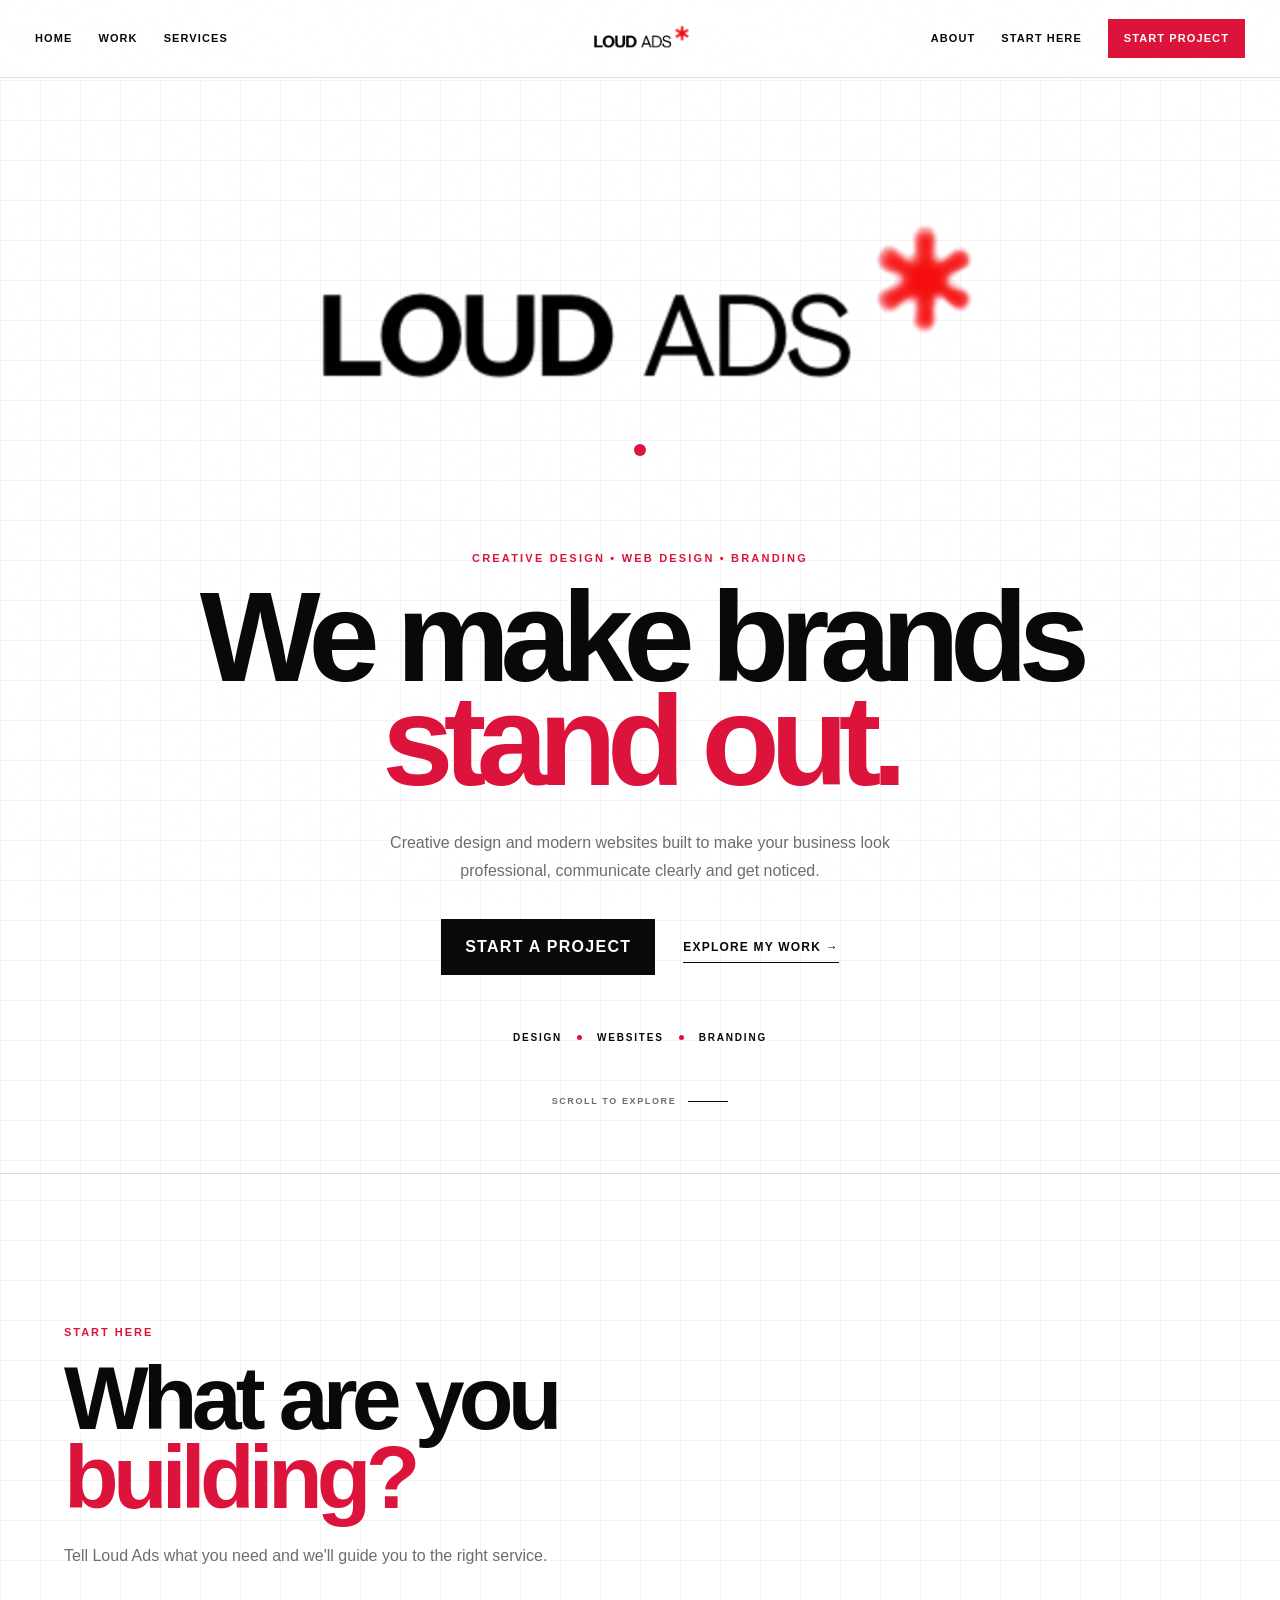
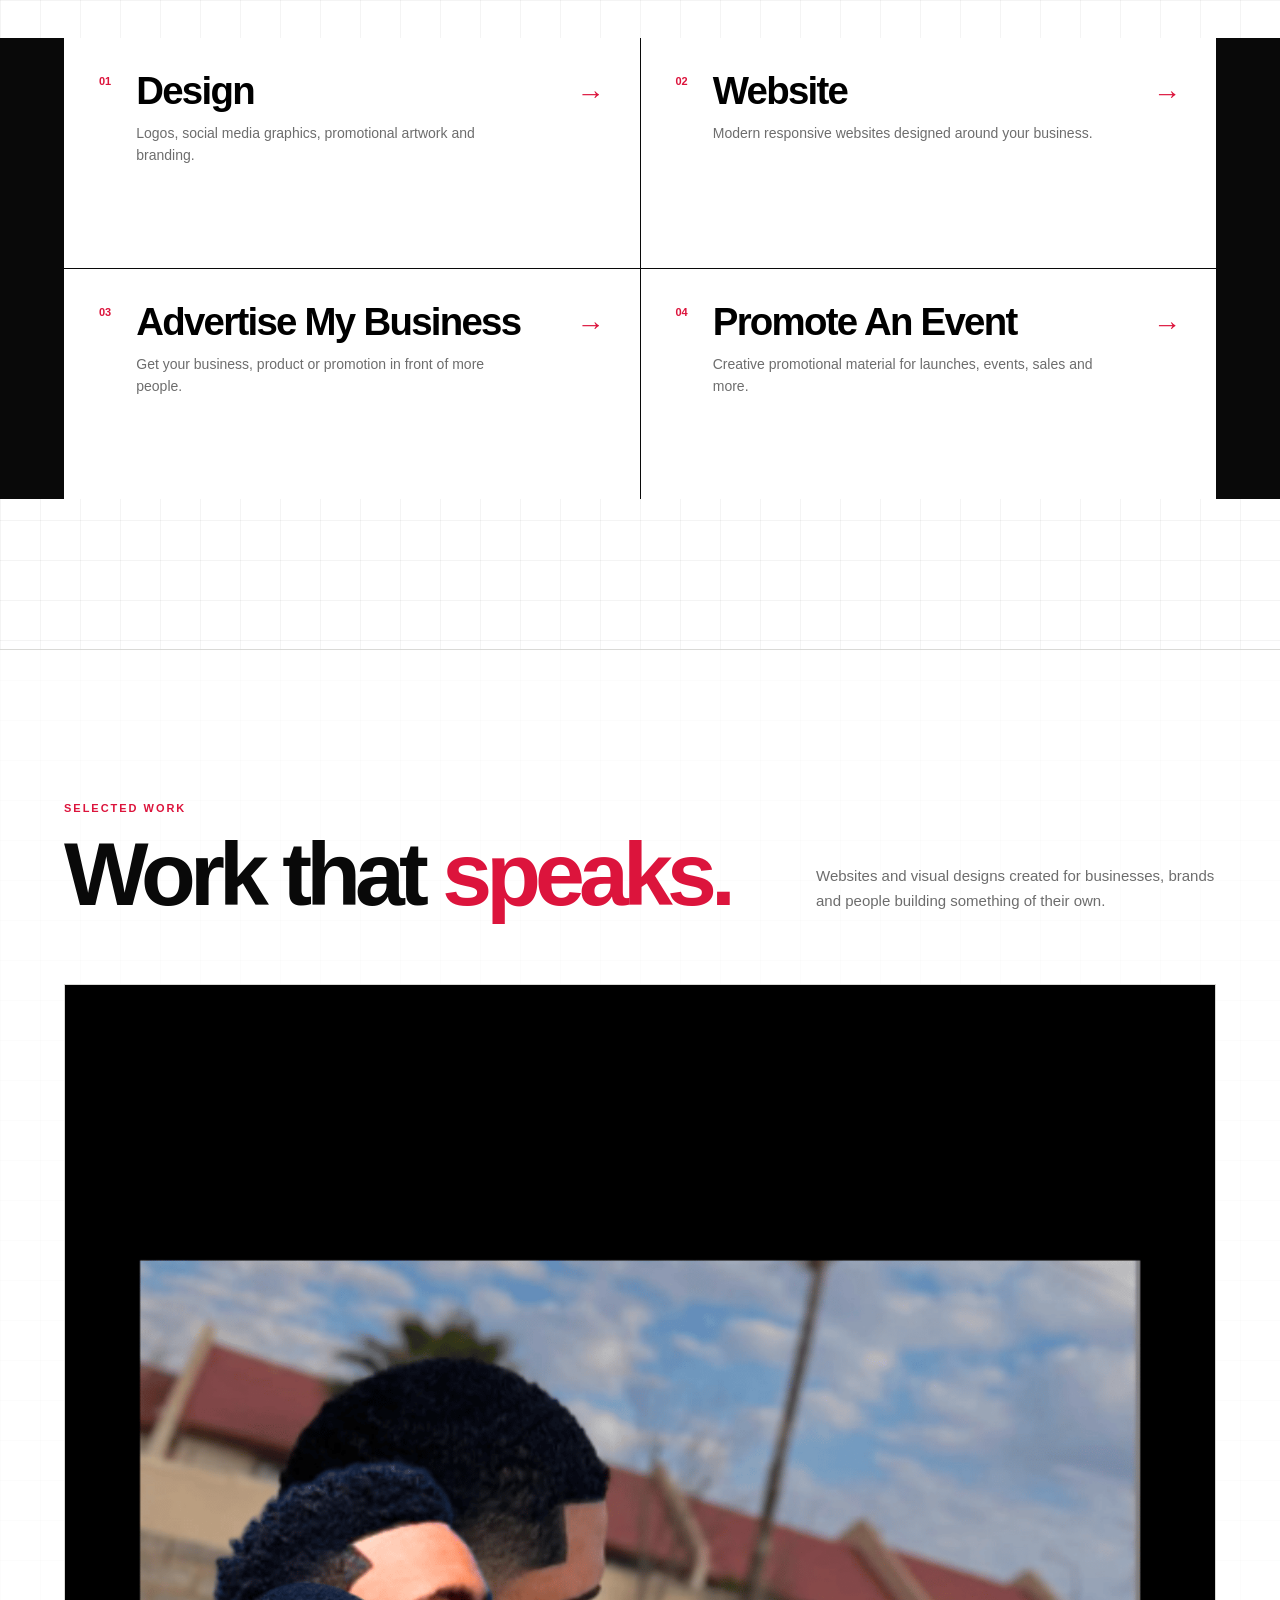
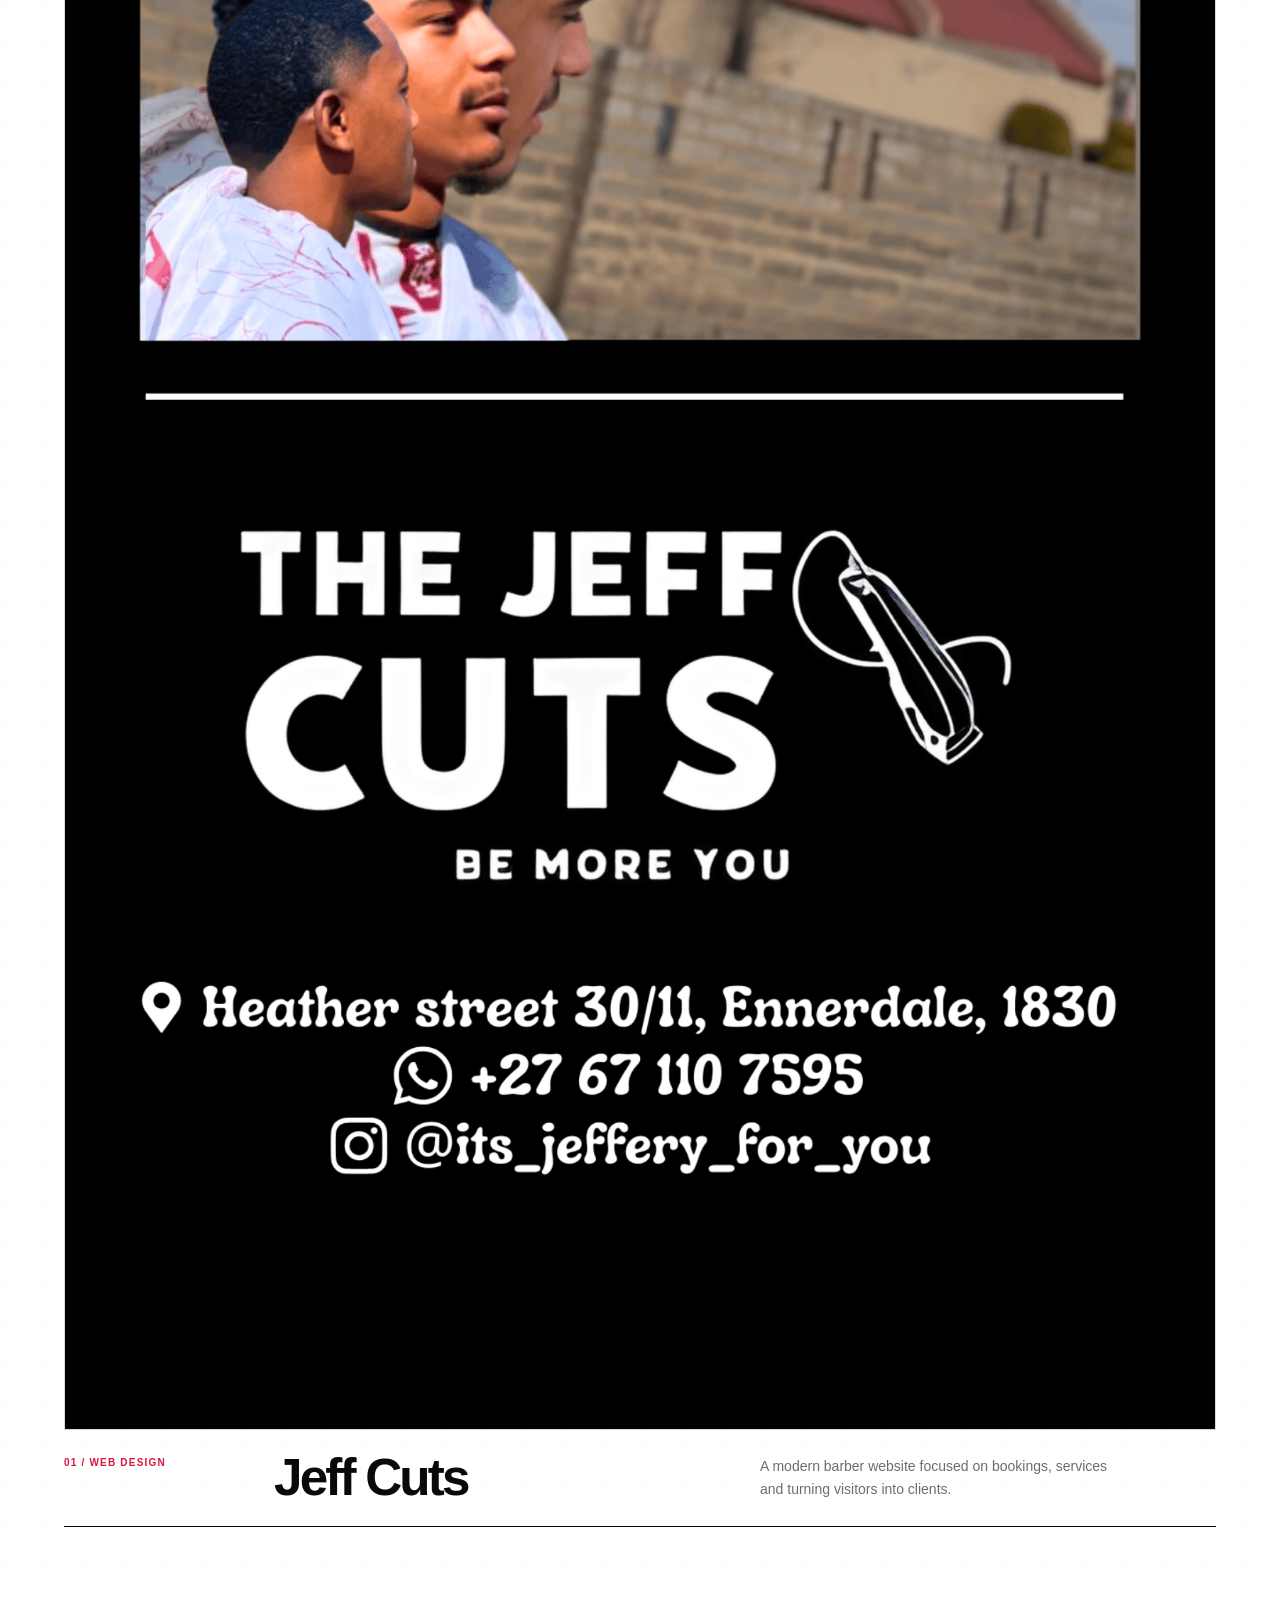
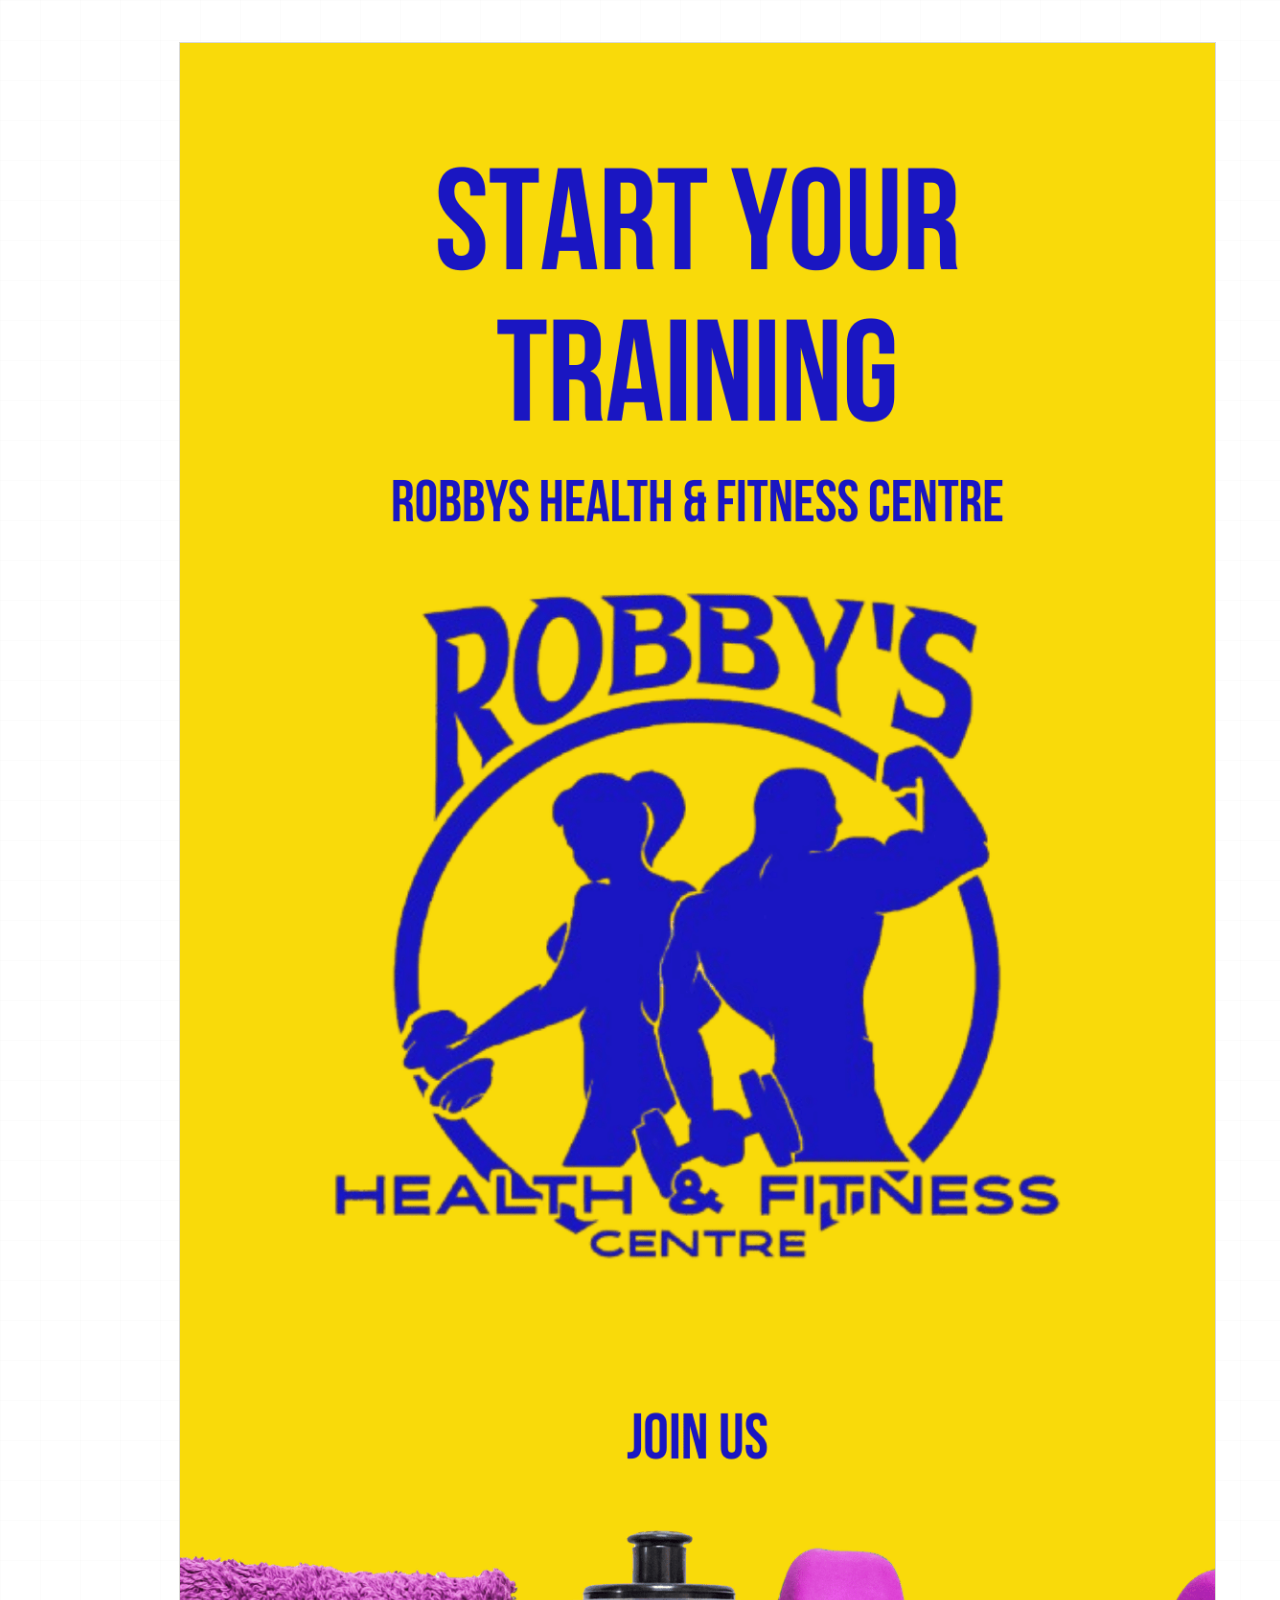
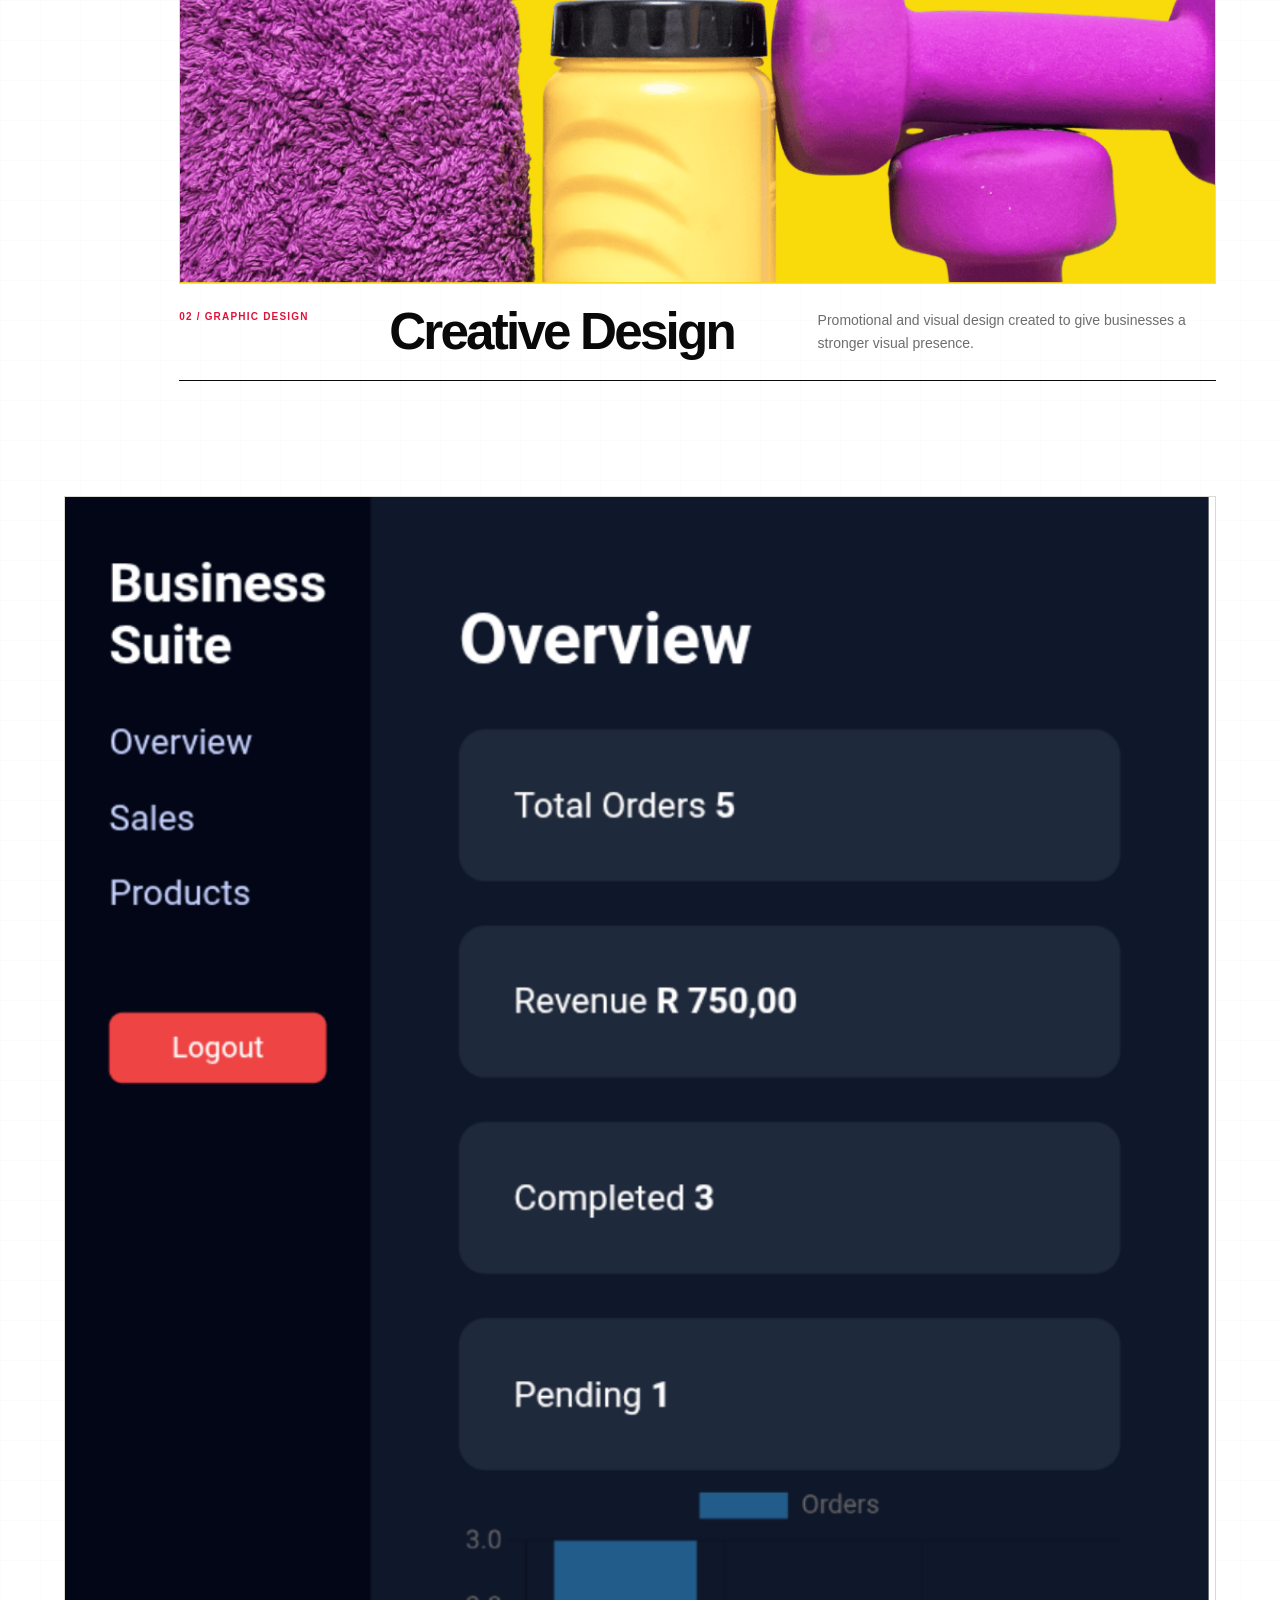
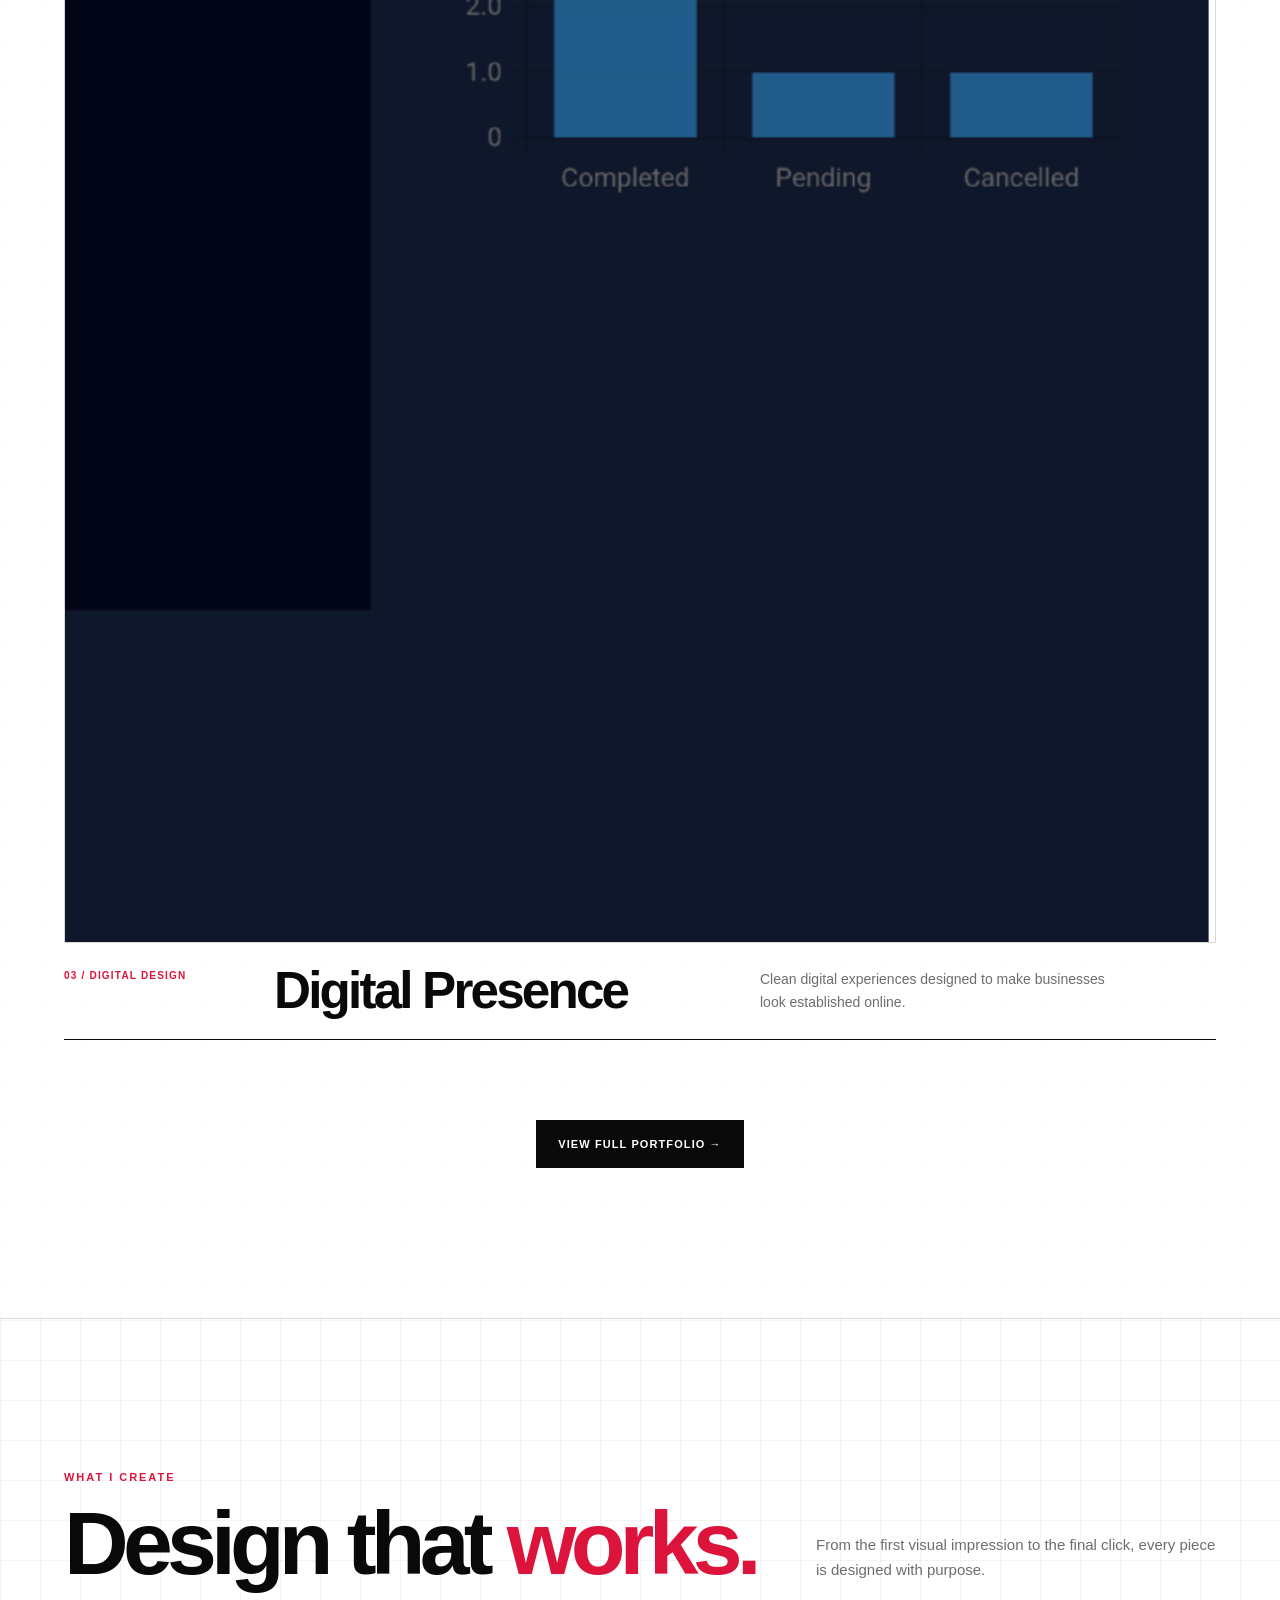
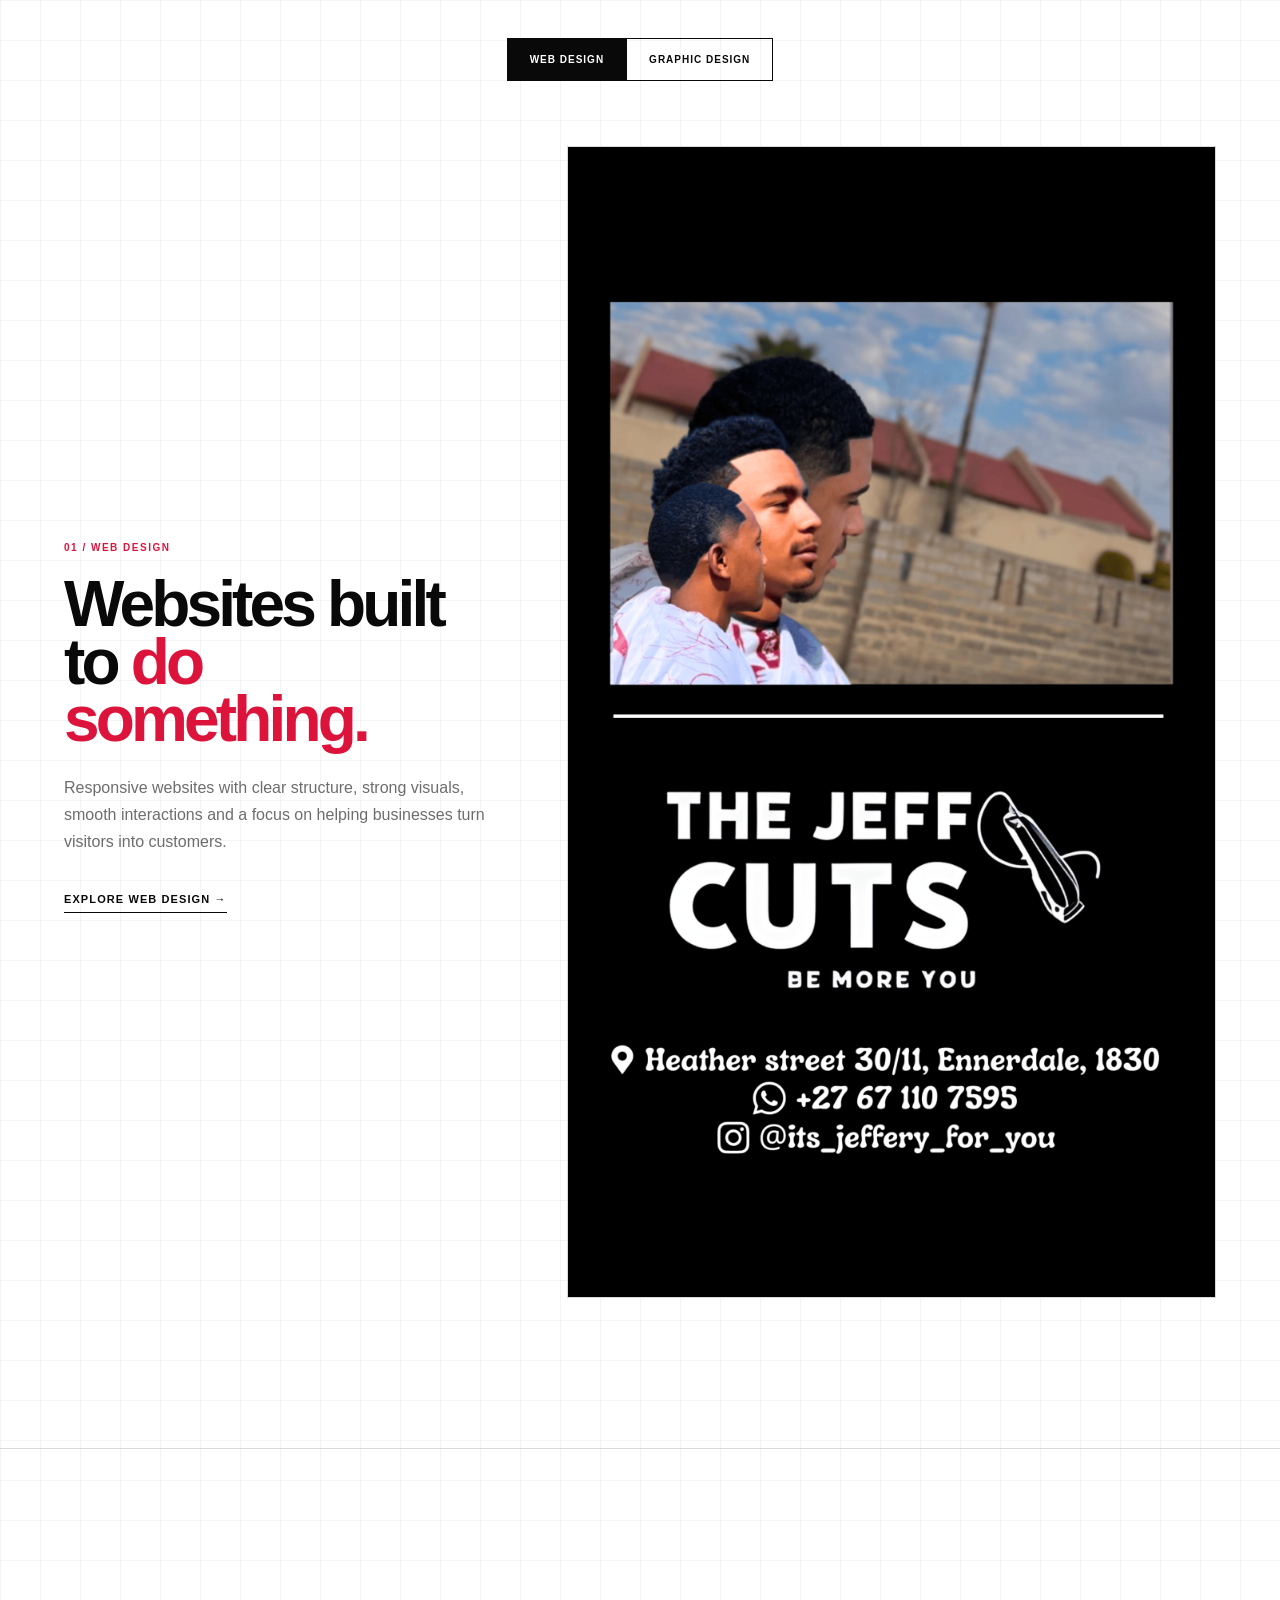
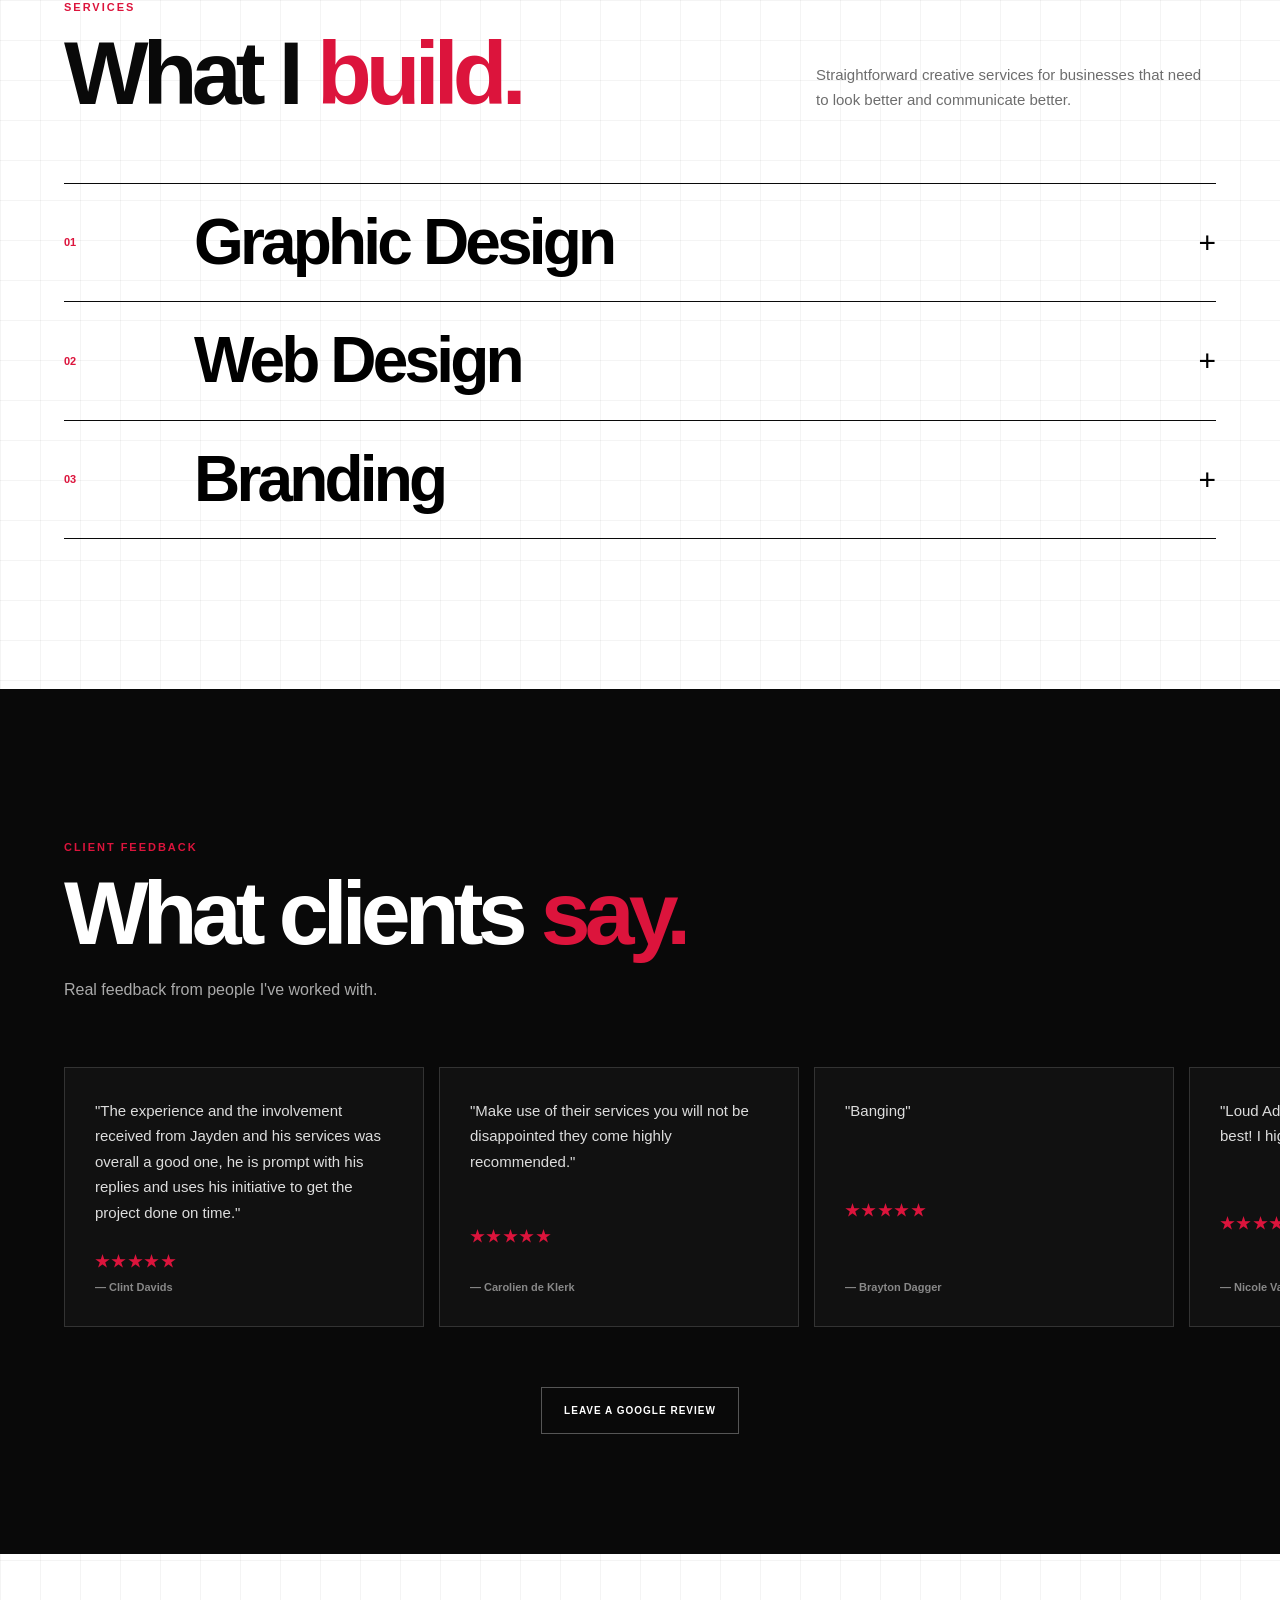
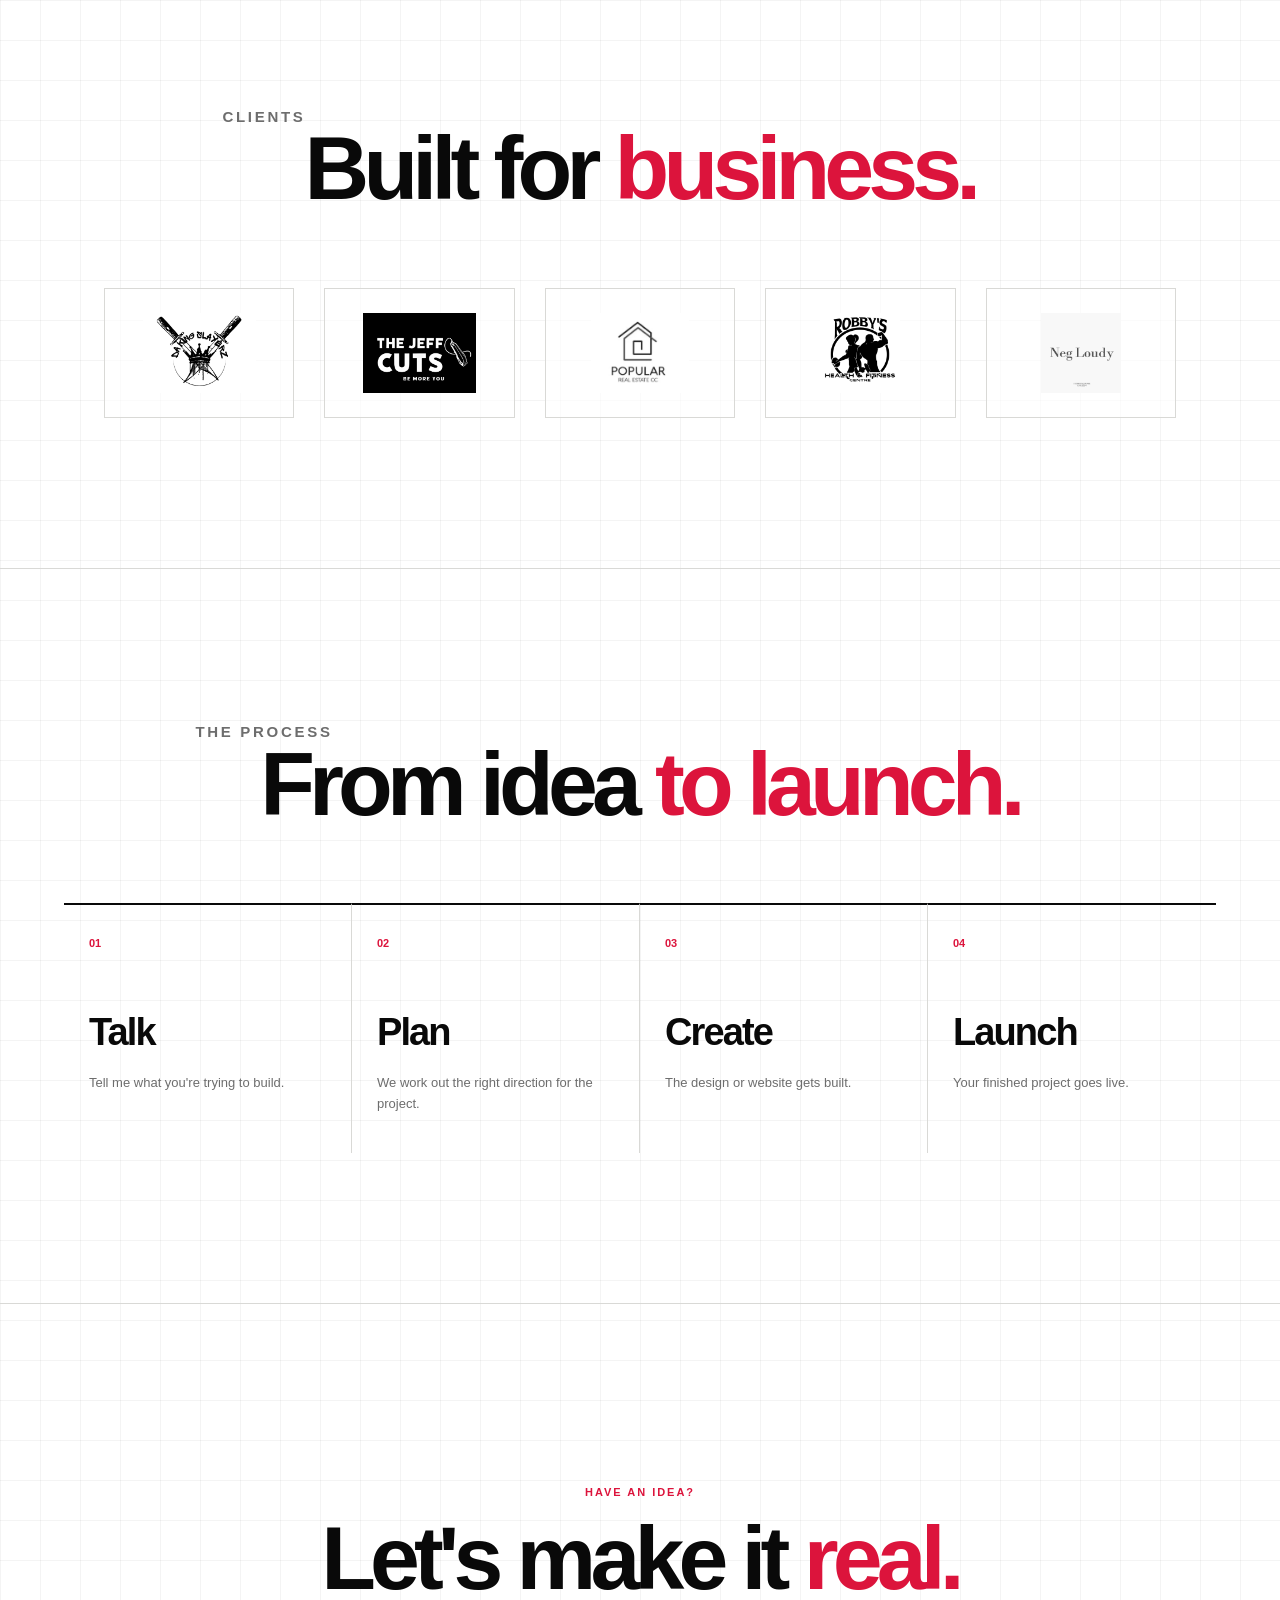
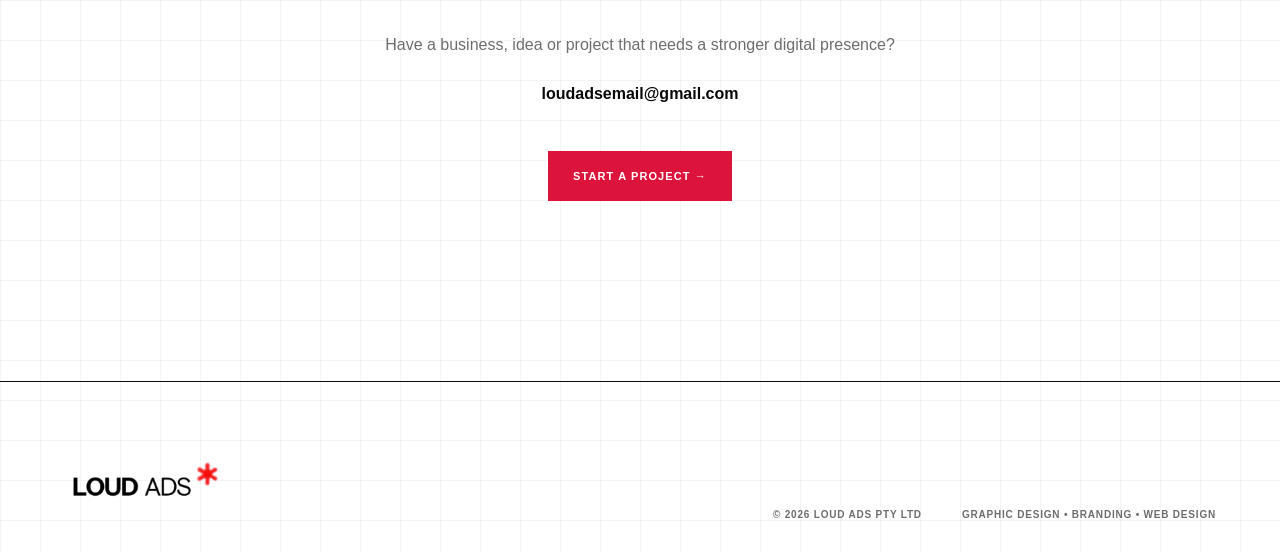
==== commit a334d8d5: "Update index.html" ====
--- a/index.html
+++ b/index.html
@@ -269,9 +269,7 @@
 href="https://j38-dev.github.io/Loud-ads-Portfolio-page-2/"
 target="_blank"
 class="portfolio-cta magnetic"
-
-«»
-
+>
 View Full Portfolio →
 
   </a></section><!-- ================= CREATIVE SWITCHER ================= --><section class="creative-showcase">  <div class="section-heading creative-heading"><div>
@@ -627,9 +625,7 @@
   </p><a
 href="https://wa.me/27711507774?text=Hi%20Loud%20Ads%2C%20I%27d%20like%20to%20start%20a%20project."
 target="_blank"
-class="magnetic"
-
-«»
+class="magnetic">
 
 Start A Project →
 
--- a/style.css
+++ b/style.css
@@ -1,3385 +1,1723 @@
 /* =========================================================
-   LOUD ADS — CLEAN MASTER STYLESHEET
-   PART 1 — GLOBAL / NAV / HERO
-========================================================= */
-
-
-/* =========================================================
-   1. RESET
-========================================================= */
-
-*{
-  margin:0;
-  padding:0;
-  box-sizing:border-box;
-}
-
-html{
-  scroll-behavior:smooth;
-  overflow-x:hidden;
-}
-
-body{
-  margin:0;
-  padding:0;
-
-  font-family:Helvetica, Arial, sans-serif;
-  color:#111;
-
-  overflow-x:hidden;
-
-  /* LOUD ADS GRID */
-  background-color:#fff;
+   LOUD ADS — LANDING PAGE
+   Designed specifically for the current index.html
+   ========================================================= */
+
+:root {
+  --red: #dc143c;
+  --black: #090909;
+  --white: #ffffff;
+  --grey: #f5f5f3;
+  --line: #d9d9d6;
+  --muted: #6d6d6d;
+  --ease: cubic-bezier(.22, 1, .36, 1);
+  --fast: .25s;
+  --normal: .45s;
+  --slow: .8s;
+}
+
+/* =========================================================
+   RESET
+   ========================================================= */
+
+*,
+*::before,
+*::after {
+  box-sizing: border-box;
+}
+
+html {
+  scroll-behavior: smooth;
+  overflow-x: hidden;
+}
+
+body {
+  margin: 0;
+  min-width: 0;
+  overflow-x: hidden;
+  color: var(--black);
+  background-color: var(--white);
+  font-family: Inter, Arial, Helvetica, sans-serif;
+  line-height: 1.5;
+}
+
+img {
+  display: block;
+  max-width: 100%;
+}
+
+button,
+a {
+  -webkit-tap-highlight-color: transparent;
+}
+
+button {
+  font: inherit;
+}
+
+a {
+  color: inherit;
+  text-decoration: none;
+}
+
+::selection {
+  color: var(--white);
+  background: var(--red);
+}
+
+/* =========================================================
+   GRID BACKGROUND
+   ========================================================= */
+
+body {
   background-image:
-    linear-gradient(#ededed 1px, transparent 1px),
-    linear-gradient(90deg,#ededed 1px,transparent 1px);
-  background-size:40px 40px;
-
-  cursor:none;
-}
-
-img{
-  max-width:100%;
-}
-
-a{
-  color:inherit;
-}
-
-button{
-  font-family:inherit;
-}
-
-section{
-  position:relative;
-}
-
-:root{
-  --loud-red:#b00020;
-}
-
-/* =========================================================
-   2. CUSTOM CURSOR
-========================================================= */
-
-.cursor{
-  position:fixed;
-  top:0;
-  left:0;
-
-  width:18px;
-  height:18px;
-
-  border:2px solid #dc143c;
-  border-radius:50%;
-
-  pointer-events:none;
-
-  transform:translate3d(-50%,-50%,0);
-
-  z-index:99999;
-
+    linear-gradient(to right, rgba(0,0,0,.045) 1px, transparent 1px),
+    linear-gradient(to bottom, rgba(0,0,0,.045) 1px, transparent 1px);
+  background-size: 40px 40px;
+}
+
+/* =========================================================
+   GENERAL SECTIONS
+   ========================================================= */
+
+.hero,
+.need-section,
+.work-showcase,
+.creative-showcase,
+.services,
+.reviews,
+.brands,
+.process,
+.contact,
+.footer {
+  position: relative;
+  width: 100%;
+  overflow: hidden;
+}
+
+.section-label {
+  margin: 0 0 18px;
+  color: var(--red);
+  font-size: 11px;
+  font-weight: 800;
+  letter-spacing: .18em;
+  text-transform: uppercase;
+}
+
+.section-heading {
+  display: flex;
+  justify-content: space-between;
+  align-items: flex-end;
+  gap: 40px;
+  max-width: 1400px;
+  margin: 0 auto 70px;
+  padding: 0 5vw;
+}
+
+.section-heading h2,
+.need-header h2,
+.reviews-heading h2,
+.contact h2 {
+  margin: 0;
+  font-size: clamp(48px, 7vw, 105px);
+  line-height: .88;
+  letter-spacing: -.065em;
+  font-weight: 800;
+}
+
+.section-heading h2 span,
+.need-header h2 span,
+.reviews-heading h2 span,
+.contact h2 span {
+  color: var(--red);
+}
+
+.section-heading > p {
+  width: min(400px, 35%);
+  margin: 0;
+  color: var(--muted);
+  font-size: 15px;
+  line-height: 1.7;
+}
+
+/* =========================================================
+   NAVIGATION
+   ========================================================= */
+
+.nav {
+  position: fixed;
+  z-index: 1000;
+  top: 0;
+  left: 0;
+
+  display: grid;
+  grid-template-columns: 1fr auto 1fr;
+  align-items: center;
+
+  width: 100%;
+  min-height: 78px;
+  padding: 0 35px;
+
+  border-bottom: 1px solid rgba(0,0,0,.12);
+  background: rgba(255,255,255,.94);
+  backdrop-filter: blur(12px);
+  -webkit-backdrop-filter: blur(12px);
+}
+
+.nav-menu {
+  display: flex;
+  align-items: center;
+  gap: 26px;
+}
+
+.nav-menu-right {
+  justify-content: flex-end;
+}
+
+.nav-menu a {
+  position: relative;
+  font-size: 11px;
+  font-weight: 800;
+  letter-spacing: .1em;
+  text-transform: uppercase;
+  transition: color var(--fast) var(--ease);
+}
+
+.nav-menu a::after {
+  content: "";
+  position: absolute;
+  left: 0;
+  bottom: -7px;
+  width: 0;
+  height: 2px;
+  background: var(--red);
+  transition: width var(--normal) var(--ease);
+}
+
+.nav-menu a:hover {
+  color: var(--red);
+}
+
+.nav-menu a:hover::after {
+  width: 100%;
+}
+
+.nav-brand {
+  display: flex;
+  justify-content: center;
+  align-items: center;
+}
+
+.nav-brand img {
+  width: 105px;
+  height: auto;
+}
+
+.nav-project {
+  padding: 11px 16px;
+  color: var(--white) !important;
+  background: var(--red);
+}
+
+.nav-project::after {
+  display: none;
+}
+
+.nav-project:hover {
+  color: var(--white) !important;
+  transform: translateY(-2px);
+}
+
+/* =========================================================
+   HERO
+   ========================================================= */
+
+.hero {
+  min-height: 100svh;
+  padding: 135px 5vw 65px;
+
+  display: flex;
+  flex-direction: column;
+  justify-content: space-between;
+
+  border-bottom: 1px solid var(--line);
+}
+
+.hero-logo {
+  width: min(720px, 80vw);
+  margin: 0 auto;
+  animation: heroLogoIn 1s var(--ease) both;
+}
+
+.hero-logo img {
+  width: 100%;
+  height: auto;
+}
+
+.hero-kicker {
+  margin: 55px 0 18px;
+  color: var(--red);
+  font-size: 11px;
+  font-weight: 800;
+  letter-spacing: .2em;
+  text-align: center;
+}
+
+.hero-title {
+  max-width: 1100px;
+  margin: 0 auto;
+  font-size: clamp(60px, 10vw, 150px);
+  line-height: .82;
+  letter-spacing: -.075em;
+  text-align: center;
+  font-weight: 800;
+}
+
+.hero-title span {
+  display: block;
+  color: var(--red);
+}
+
+.hero-sub {
+  max-width: 590px;
+  margin: 35px auto 0;
+  color: var(--muted);
+  font-size: 16px;
+  line-height: 1.7;
+  text-align: center;
+}
+
+.hero-actions {
+  display: flex;
+  justify-content: center;
+  align-items: center;
+  gap: 28px;
+  margin-top: 35px;
+}
+
+.hero-actions a:first-child button {
+  border: 0;
+  padding: 16px 24px;
+  color: var(--white);
+  background: var(--black);
+  cursor: pointer;
+  font-weight: 800;
+  text-transform: uppercase;
+  letter-spacing: .08em;
   transition:
-    width .25s ease,
-    height .25s ease,
-    background .25s ease,
-    border .25s ease,
-    transform .15s ease;
-}
-
-.cursor-text{
-  position:fixed;
-
-  transform:translate(-50%,-50%);
-
-  pointer-events:none;
-
-  font-size:10px;
-  font-weight:700;
-
-  color:#fff;
-
-  z-index:100000;
-}
-
-
-/* =========================================================
-   3. SUBTLE NOISE
-========================================================= */
-
-.noise{
-  position:fixed;
-  inset:0;
-
-  background:url("noise.png");
-
-  opacity:.025;
-
-  pointer-events:none;
-
-  z-index:999;
-}
-
-
-/* =========================================================
-   4. SCROLL PROGRESS
-========================================================= */
-
-#progress{
-  position:fixed;
-
-  top:0;
-  left:0;
-
-  width:0%;
-  height:3px;
-
-  background:#dc143c;
-
-  z-index:100001;
-}
-
-
-/* =========================================================
-   5. GLOBAL BUTTON SYSTEM
-========================================================= */
-
-.magnetic,
-.services-btn,
-.visit-btn,
-.google-review-btn{
-
-  display:inline-flex;
-
-  align-items:center;
-  justify-content:center;
-
-  min-height:48px;
-
-  padding:14px 30px;
-
-  border:1px solid #111;
-
-  border-radius:0;
-
-  background:#111;
-  color:#fff;
-
-  text-decoration:none;
-
-  font-size:12px;
-  font-weight:700;
-
-  letter-spacing:1.5px;
-  text-transform:uppercase;
-
-  cursor:pointer;
-
+    background var(--fast) var(--ease),
+    transform var(--fast) var(--ease);
+}
+
+.hero-actions a:first-child button:hover {
+  background: var(--red);
+  transform: translateY(-3px);
+}
+
+.hero-text-link {
+  position: relative;
+  font-size: 12px;
+  font-weight: 800;
+  text-transform: uppercase;
+  letter-spacing: .1em;
+}
+
+.hero-text-link::after {
+  content: "";
+  position: absolute;
+  left: 0;
+  right: 0;
+  bottom: -7px;
+  height: 1px;
+  background: var(--black);
+  transform-origin: right;
+  transition: transform var(--normal) var(--ease);
+}
+
+.hero-text-link:hover::after {
+  transform: scaleX(0);
+}
+
+.hero-proof {
+  display: flex;
+  justify-content: center;
+  align-items: center;
+  gap: 15px;
+  margin-top: 55px;
+}
+
+.hero-proof span {
+  font-size: 10px;
+  font-weight: 800;
+  letter-spacing: .18em;
+}
+
+.hero-proof i {
+  width: 5px;
+  height: 5px;
+  border-radius: 50%;
+  background: var(--red);
+}
+
+.hero-scroll {
+  display: flex;
+  align-items: center;
+  justify-content: center;
+  gap: 12px;
+  margin-top: 50px;
+  color: var(--muted);
+  font-size: 9px;
+  font-weight: 800;
+  letter-spacing: .18em;
+}
+
+.hero-scroll i {
+  width: 40px;
+  height: 1px;
+  background: var(--black);
+}
+
+@keyframes heroLogoIn {
+  from {
+    opacity: 0;
+    transform: translateY(30px) scale(.96);
+  }
+
+  to {
+    opacity: 1;
+    transform: translateY(0) scale(1);
+  }
+}
+
+/* =========================================================
+   START HERE
+   ========================================================= */
+
+.need-section {
+  padding: 150px 0;
+  border-bottom: 1px solid var(--line);
+}
+
+.need-header {
+  max-width: 1400px;
+  margin: 0 auto 70px;
+  padding: 0 5vw;
+}
+
+.need-header h2 {
+  max-width: 800px;
+}
+
+.need-header > p:last-child {
+  max-width: 500px;
+  margin: 28px 0 0;
+  color: var(--muted);
+}
+
+.need-options {
+  max-width: 1400px;
+  margin: 0 auto;
+  padding: 0 5vw;
+  display: grid;
+  grid-template-columns: repeat(2, 1fr);
+  gap: 1px;
+  background: var(--black);
+}
+
+.need-card {
+  position: relative;
+  min-height: 230px;
+  padding: 35px;
+  border: 0;
+  background: var(--white);
+  text-align: left;
+  cursor: pointer;
+  display: grid;
+  grid-template-columns: auto 1fr auto;
+  align-items: start;
+  gap: 25px;
   transition:
-    background .25s ease,
-    color .25s ease,
-    border-color .25s ease,
-    transform .25s ease,
-    box-shadow .25s ease;
-}
-
-.magnetic:hover,
-.services-btn:hover,
-.visit-btn:hover,
-.google-review-btn:hover{
-
-  background:#dc143c;
-  border-color:#dc143c;
-
-  color:#fff;
-
-  transform:translateY(-3px);
-
-  box-shadow:0 12px 30px rgba(220,20,60,.18);
-}
-
-
-/* =========================================================
-   6. NAVIGATION
-========================================================= */
-
-.nav{
-  position:fixed;
-
-  top:0;
-  left:0;
-
-  width:100%;
-  height:88px;
-
-  padding:0 5%;
-
-  display:grid;
-
-  grid-template-columns:1fr auto 1fr;
-
-  align-items:center;
-
-  background:rgba(255,255,255,.88);
-
-  backdrop-filter:blur(20px);
-  -webkit-backdrop-filter:blur(20px);
-
-  border-bottom:1px solid rgba(0,0,0,.08);
-
-  z-index:10000;
-
+    background var(--normal) var(--ease),
+    color var(--normal) var(--ease);
+}
+
+.need-card:hover {
+  color: var(--white);
+  background: var(--black);
+}
+
+.need-number {
+  color: var(--red);
+  font-size: 11px;
+  font-weight: 800;
+}
+
+.need-card h3 {
+  margin: 0 0 12px;
+  font-size: clamp(27px, 3vw, 45px);
+  line-height: .95;
+  letter-spacing: -.045em;
+}
+
+.need-card p {
+  max-width: 390px;
+  margin: 0;
+  color: var(--muted);
+  font-size: 14px;
+  line-height: 1.6;
+  transition: color var(--normal) var(--ease);
+}
+
+.need-card:hover p {
+  color: #bdbdbd;
+}
+
+.need-arrow {
+  color: var(--red);
+  font-size: 28px;
+  transition: transform var(--normal) var(--ease);
+}
+
+.need-card:hover .need-arrow {
+  transform: translate(7px, -7px);
+}
+
+.need-result {
+  display: none;
+  max-width: 1400px;
+  margin: 25px auto 0;
+  padding: 0 5vw;
+}
+
+.need-result.active,
+.need-result.show {
+  display: block;
+}
+
+.result-content {
+  position: relative;
+  padding: 55px;
+  background: var(--black);
+  color: var(--white);
+}
+
+.result-close {
+  position: absolute;
+  top: 20px;
+  right: 25px;
+  border: 0;
+  color: var(--white);
+  background: transparent;
+  font-size: 28px;
+  cursor: pointer;
+}
+
+.result-content h3 {
+  margin: 0;
+  font-size: clamp(38px, 5vw, 70px);
+  line-height: .9;
+  letter-spacing: -.05em;
+}
+
+.result-content > p:not(.section-label) {
+  max-width: 600px;
+  color: #aaa;
+}
+
+#resultChoices {
+  margin: 25px 0;
+}
+
+#resultButton {
+  display: inline-block;
+  padding: 14px 20px;
+  color: var(--white);
+  background: var(--red);
+  font-size: 11px;
+  font-weight: 800;
+  letter-spacing: .1em;
+  text-transform: uppercase;
+}
+
+/* =========================================================
+   SELECTED WORK
+   ========================================================= */
+
+.work-showcase {
+  padding: 150px 0;
+  background: rgba(255,255,255,.72);
+}
+
+.project-list {
+  max-width: 1400px;
+  margin: 0 auto;
+  padding: 0 5vw;
+}
+
+.project-card {
+  display: block;
+  margin-bottom: 115px;
+}
+
+.project-card:last-child {
+  margin-bottom: 0;
+}
+
+.project-card.project-offset {
+  margin-left: 10%;
+}
+
+.project-image {
+  position: relative;
+  width: 100%;
+  overflow: hidden;
+  background: var(--grey);
+  border: 1px solid var(--line);
+}
+
+.project-image img {
+  width: 100%;
+  height: auto;
+  max-height: none;
+  object-fit: contain;
   transition:
-    height .25s ease,
-    background .25s ease,
-    box-shadow .25s ease;
-}
-
-
-/* NAV LOGO */
-
-.nav-brand{
-  grid-column:2;
-
-  display:flex;
-
-  align-items:center;
-  justify-content:center;
-
-  width:max-content;
-
-  margin:0 auto;
-
-  text-decoration:none;
-}
-
-.nav-brand img{
-  display:block;
-
-  width:145px;
-  height:auto;
-
-  object-fit:contain;
-}
-
-
-/* NAV MENUS */
-
-.nav-menu{
-  display:flex;
-
-  align-items:center;
-
-  gap:28px;
-}
-
-
-
-
-/* NAV LINKS */
-
-.nav-menu a{
-  display:inline-flex;
-
-  align-items:center;
-
-  color:#111;
-
-  text-decoration:none;
-
-  font-size:10px;
-  font-weight:700;
-
-  letter-spacing:1.6px;
-
-  text-transform:uppercase;
-
-  white-space:nowrap;
-
+    transform .8s var(--ease),
+    filter .8s var(--ease);
+}
+
+.project-card:hover .project-image img {
+  transform: scale(1.025);
+}
+
+.project-hover {
+  position: absolute;
+  left: 25px;
+  bottom: 25px;
+  padding: 12px 16px;
+  color: var(--white);
+  background: var(--red);
+  font-size: 10px;
+  font-weight: 800;
+  letter-spacing: .1em;
+  opacity: 0;
+  transform: translateY(15px);
   transition:
-    color .25s ease,
-    transform .25s ease;
-}
-
-.nav-menu a:hover{
-  color:#dc143c;
-}
-
-
-/* START PROJECT BUTTON */
-
-.nav-project{
-  display:inline-flex !important;
-
-  align-items:center !important;
-  justify-content:center !important;
-
-  width:125px !important;
-  min-width:125px !important;
-  height:40px !important;
-
-  padding:0 !important;
-
-  background:#111 !important;
-  color:#fff !important;
-
-  border:1px solid #111;
-
-  text-decoration:none;
-
-  font-size:10px !important;
-  font-weight:700 !important;
-
-  letter-spacing:1.4px !important;
-
-  text-transform:uppercase;
-
-  white-space:nowrap;
-
+    opacity var(--normal) var(--ease),
+    transform var(--normal) var(--ease);
+}
+
+.project-card:hover .project-hover {
+  opacity: 1;
+  transform: translateY(0);
+}
+
+.project-info {
+  display: grid;
+  grid-template-columns: 180px 1fr 1fr;
+  gap: 30px;
+  align-items: start;
+  padding: 25px 0;
+  border-bottom: 1px solid var(--black);
+}
+
+.project-info > span {
+  color: var(--red);
+  font-size: 10px;
+  font-weight: 800;
+  letter-spacing: .12em;
+}
+
+.project-info h3 {
+  margin: 0;
+  font-size: clamp(32px, 4vw, 60px);
+  line-height: .9;
+  letter-spacing: -.055em;
+}
+
+.project-info p {
+  max-width: 370px;
+  margin: 0;
+  color: var(--muted);
+  font-size: 14px;
+  line-height: 1.65;
+}
+
+.portfolio-cta {
+  display: block;
+  width: max-content;
+  margin: 80px auto 0;
+  padding: 16px 22px;
+  color: var(--white);
+  background: var(--black);
+  font-size: 11px;
+  font-weight: 800;
+  letter-spacing: .1em;
+  text-transform: uppercase;
   transition:
-    background .25s ease,
-    border-color .25s ease,
-    color .25s ease,
-    transform .25s ease;
-}
-
-.nav-project:hover{
-  background:#dc143c !important;
-  border-color:#dc143c;
-
-  color:#fff !important;
-
-  transform:translateY(-2px);
-}
-
-
-/* SCROLLED NAV — SAME SIZE, JUST CLEANER */
-
-.nav.scrolled{
-  height:88px;
-
-  background:rgba(255,255,255,.96);
-
-  box-shadow:0 8px 30px rgba(0,0,0,.06);
-}
-
-.nav.scrolled .nav-brand img{
-  width:145px;
-}
-
-
-/* =========================================================
-   7. HERO
-========================================================= */
-
-.hero{
-  min-height:100svh;
-
-  padding:125px 5% 55px;
-
-  position:relative;
-
-  overflow:hidden;
-
-  display:flex;
-
-  flex-direction:column;
-
-  justify-content:center;
-
-  align-items:center;
-
-  text-align:center;
-}
-
-
-/* RED GLOW */
-
-.hero::after{
-  content:"";
-
-  position:absolute;
-
-  width:600px;
-  height:600px;
-
-  right:-150px;
-  top:10%;
-
-  background:
-    radial-gradient(
-      circle,
-      rgba(220,20,60,.12),
-      transparent 70%
-    );
-
-  filter:blur(70px);
-
-  animation:floatGlow 8s ease-in-out infinite;
-
-  pointer-events:none;
-
-  z-index:0;
-}
-
-@keyframes floatGlow{
-
-  0%,100%{
-    transform:translateY(0);
-  }
-
-  50%{
-    transform:translateY(-35px);
-  }
-
-}
-
-
-/* HERO LOGO */
-
-.hero-logo{
-  width:min(850px,88vw);
-
-  margin:0 auto 35px;
-
-  position:relative;
-
-  z-index:2;
-}
-
-.hero-logo img{
-  display:block;
-
-  width:100%;
-  height:auto;
-
-  object-fit:contain;
-}
-
-
-/* HERO SMALL LABEL */
-
-.hero-kicker{
-  margin:0 0 20px;
-
-  color:#dc143c;
-
-  font-size:10px;
-
-  font-weight:700;
-
-  letter-spacing:4px;
-
-  position:relative;
-
-  z-index:2;
-}
-
-
-/* HERO MAIN TITLE */
-
-.hero-title{
-  max-width:1000px;
-
-  margin:0 auto;
-
-  font-size:clamp(3rem,7vw,6.8rem);
-
-  line-height:.9;
-
-  letter-spacing:-.06em;
-
-  font-weight:800;
-
-  position:relative;
-
-  z-index:2;
-}
-
-.hero-title span{
-  display:block;
-
-  color:#dc143c;
-}
-
-
-/* HERO DESCRIPTION */
-
-.hero-sub{
-  max-width:620px;
-
-  margin:28px auto 0;
-
-  color:#444;
-
-  font-size:clamp(1rem,1.4vw,1.15rem);
-
-  line-height:1.7;
-
-  position:relative;
-
-  z-index:2;
-}
-
-
-/* HERO BUTTONS */
-
-.hero-actions{
-  display:flex;
-
-  justify-content:center;
-  align-items:center;
-
-  gap:28px;
-
-  margin-top:35px;
-
-  position:relative;
-
-  z-index:2;
-}
-
-.hero-actions .magnetic{
-  margin:0;
-}
-
-
-/* HERO TEXT LINK */
-
-.hero-text-link{
-  color:#111;
-
-  text-decoration:none;
-
-  font-size:13px;
-
-  font-weight:700;
-
-  letter-spacing:.5px;
-
-  border-bottom:1px solid #111;
-
-  padding-bottom:5px;
-
+    background var(--fast) var(--ease),
+    transform var(--fast) var(--ease);
+}
+
+.portfolio-cta:hover {
+  background: var(--red);
+  transform: translateY(-3px);
+}
+
+/* =========================================================
+   CREATIVE SHOWCASE
+   ========================================================= */
+
+.creative-showcase {
+  padding: 150px 0;
+  border-top: 1px solid var(--line);
+  border-bottom: 1px solid var(--line);
+}
+
+.creative-heading {
+  margin-bottom: 55px;
+}
+
+.creative-switcher {
+  display: flex;
+  justify-content: center;
+  gap: 0;
+  margin-bottom: 65px;
+  padding: 0 5vw;
+}
+
+.creative-tab {
+  padding: 13px 22px;
+  border: 1px solid var(--black);
+  background: transparent;
+  color: var(--black);
+  font-size: 10px;
+  font-weight: 800;
+  letter-spacing: .1em;
+  cursor: pointer;
   transition:
-    color .25s ease,
-    border-color .25s ease;
-}
-
-.hero-text-link:hover{
-  color:#dc143c;
-
-  border-color:#dc143c;
-}
-
-
-/* HERO PROOF */
-
-.hero-proof{
-  display:flex;
-
-  justify-content:center;
-  align-items:center;
-
-  gap:18px;
-
-  margin-top:50px;
-
-  font-size:9px;
-
-  font-weight:700;
-
-  letter-spacing:3px;
-
-  opacity:.45;
-
-  position:relative;
-
-  z-index:2;
-}
-
-.hero-proof i{
-  display:block;
-
-  width:4px;
-  height:4px;
-
-  border-radius:50%;
-
-  background:#dc143c;
-}
-
-
-/* =========================================================
-   8. INTRO SCREEN
-========================================================= */
-
-#intro{
-  position:fixed;
-
-  inset:0;
-
-  display:flex;
-
-  justify-content:center;
-  align-items:center;
-
-  background:#fff;
-
-  overflow:hidden;
-
-  z-index:100000;
-}
-
-#introGrid{
-  position:absolute;
-
-  width:100%;
-  height:100%;
-
-  top:0;
-  left:0;
-
-  z-index:0;
-}
-
-#paintCanvas{
-  position:absolute;
-
-  width:100%;
-  height:100%;
-
-  z-index:1;
-}
-
-.intro-text{
-  position:absolute;
-
-  z-index:2;
-
-  font-size:4vw;
-
-  letter-spacing:4px;
-
-  color:#111;
-}
-
-#intro h1{
-  font-size:3rem;
-
-  letter-spacing:5px;
-
-  animation:glitch 1.5s infinite;
-}
-
-@keyframes glitch{
-
-  0%,100%{
-    transform:translate(0);
-  }
-
-  50%{
-    transform:translate(2px,-2px);
-  }
-
-}
-
-@keyframes introOut{
-
-  to{
-    opacity:0;
-    visibility:hidden;
-  }
-
-}
-
-
-/* =========================================================
-   9. BASIC RESPONSIVE NAV + HERO
-========================================================= */
-
-@media(max-width:1050px){
-
-  .nav-menu{
-    gap:18px;
-  }
-
-  .nav-menu a{
-    font-size:9px;
-
-    letter-spacing:1px;
-  }
-
-  .nav-project{
-    width:112px !important;
-    min-width:112px !important;
-  }
-
-}
-
-
-@media(max-width:700px){
-
-  .nav{
-    height:70px;
-
-    padding:0 16px;
-
-    grid-template-columns:1fr auto 1fr;
-  }
-
-  .nav-brand img{
-    width:105px;
-  }
-
-  .nav-menu-left a{
-    display:none;
-  }
-
-  .nav-menu-right a:not(.nav-project){
-    display:none;
-  }
-
-  .nav-project{
-    width:110px !important;
-    min-width:110px !important;
-
-    height:36px !important;
-
-    font-size:8px !important;
-
-    letter-spacing:1px !important;
-  }
-
-  .nav.scrolled{
-    height:70px;
-  }
-
-  .nav.scrolled .nav-brand img{
-    width:105px;
-  }
-
-
-  /* HERO */
-
-  .hero{
-    min-height:100svh;
-
-    padding:110px 20px 45px;
-  }
-
-  .hero-logo{
-    width:92vw;
-
-    margin-bottom:30px;
-  }
-
-  .hero-kicker{
-    font-size:7px;
-
-    letter-spacing:2px;
-
-    margin-bottom:16px;
-  }
-
-  .hero-title{
-    font-size:clamp(3rem,14vw,4.5rem);
-
-    line-height:.92;
-  }
-
-  .hero-sub{
-    margin-top:22px;
-
-    font-size:14px;
-
-    line-height:1.65;
-  }
-
-  .hero-actions{
-    flex-direction:column;
-
-    gap:20px;
-
-    margin-top:30px;
-  }
-
-  .hero-proof{
-    gap:9px;
-
-    margin-top:40px;
-
-    font-size:7px;
-
-    letter-spacing:1.5px;
-  }
-
-}
-
-
-@media(max-width:420px){
-
-  .nav{
-    padding:0 12px;
-  }
-
-  .nav-brand img{
-    width:95px;
-  }
-
-  .nav-project{
-    width:100px !important;
-    min-width:100px !important;
-  }
-
-  .hero{
-    padding-left:16px;
-    padding-right:16px;
-  }
-
-  .hero-title{
-    font-size:clamp(2.7rem,14vw,3.8rem);
-  }
-
-  .hero-logo{
-    width:94vw;
-  }
-
-  }
-
-
-
-
-  /* =========================================================
-   LOUD ADS — PART 2
-   MAIN SECTIONS / SERVICES / PORTFOLIO / ADS
-========================================================= */
-
-
-/* =========================================================
-   10. SHARED SECTION STYLING
-========================================================= */
-
-.need-section,
-.loud-businesses,
-.advertise-section,
-.services,
-.portfolio,
-.why,
-.trust,
-.process,
-.brands,
-.reviews,
-.contact{
-  position:relative;
-  background:transparent;
-}
-
-.need-section,
-.loud-businesses,
-.services,
-.portfolio,
-.why,
-.trust,
-.process,
-.brands,
-.reviews,
-.contact{
-  padding:140px 6%;
-}
-
-
-/* SECTION LABEL */
-
-.section-label{
-  margin-bottom:18px;
-
-  color:#dc143c;
-
-  font-size:11px;
-  font-weight:700;
-
-  letter-spacing:3px;
-
-  text-transform:uppercase;
-}
-
-
-/* =========================================================
-   11. WHAT DO YOU NEED?
-========================================================= */
-
-.need-section{
-  overflow:hidden;
-
-  background-color:transparent;
-
-  background-image:
-    linear-gradient(#ededed 1px,transparent 1px),
-    linear-gradient(90deg,#ededed 1px,transparent 1px);
-
-  background-size:40px 40px;
-}
-
-.need-section > *{
-  position:relative;
-  z-index:2;
-}
-
-.need-header{
-  max-width:700px;
-
-  margin:0 auto 70px;
-
-  text-align:center;
-}
-
-.need-header h2{
-  margin-bottom:25px;
-
-  font-size:clamp(2.7rem,6vw,5rem);
-
-  line-height:.95;
-
-  letter-spacing:-.06em;
-
-  font-weight:800;
-}
-
-.need-header h2 span{
-  color:#dc143c;
-}
-
-.need-header > p:last-child{
-  max-width:600px;
-
-  margin:auto;
-
-  color:#444;
-
-  font-size:17px;
-
-  line-height:1.7;
-}
-
-
-/* NEED OPTIONS */
-
-.need-options{
-  max-width:950px;
-
-  margin:auto;
-
-  display:grid;
-
-  grid-template-columns:repeat(2,1fr);
-
-  gap:16px;
-}
-
-.need-card{
-  position:relative;
-
-  width:100%;
-  min-height:155px;
-
-  display:grid;
-
-  grid-template-columns:auto 1fr auto;
-
-  align-items:center;
-
-  gap:24px;
-
-  padding:30px;
-
-  text-align:left;
-
-  background:rgba(255,255,255,.72);
-
-  border:1px solid rgba(0,0,0,.12);
-
-  backdrop-filter:blur(8px);
-
-  cursor:pointer;
-
+    color var(--fast) var(--ease),
+    background var(--fast) var(--ease);
+}
+
+.creative-tab + .creative-tab {
+  border-left: 0;
+}
+
+.creative-tab.active,
+.creative-tab:hover {
+  color: var(--white);
+  background: var(--black);
+}
+
+.creative-panel {
+  max-width: 1400px;
+  margin: 0 auto;
+  padding: 0 5vw;
+
+  display: none;
+  grid-template-columns: .8fr 1.2fr;
+  gap: 70px;
+  align-items: center;
+}
+
+.creative-panel.active {
+  display: grid;
+}
+
+.creative-copy > span {
+  color: var(--red);
+  font-size: 10px;
+  font-weight: 800;
+  letter-spacing: .15em;
+}
+
+.creative-copy h3 {
+  margin: 18px 0 25px;
+  font-size: clamp(40px, 5vw, 75px);
+  line-height: .9;
+  letter-spacing: -.06em;
+}
+
+.creative-copy h3 strong {
+  color: var(--red);
+}
+
+.creative-copy p {
+  max-width: 500px;
+  margin: 0 0 30px;
+  color: var(--muted);
+  line-height: 1.7;
+}
+
+.text-link {
+  font-size: 11px;
+  font-weight: 800;
+  letter-spacing: .1em;
+  text-transform: uppercase;
+  border-bottom: 1px solid var(--black);
+  padding-bottom: 7px;
+}
+
+.creative-visual {
+  overflow: hidden;
+  background: var(--grey);
+  border: 1px solid var(--line);
+}
+
+.creative-visual img {
+  display: block;
+  width: 100%;
+  height: auto;
+  object-fit: contain;
+}
+
+/* =========================================================
+   SERVICES
+   ========================================================= */
+
+.services {
+  padding: 150px 0;
+}
+
+.services-list {
+  max-width: 1400px;
+  margin: 0 auto;
+  padding: 0 5vw;
+}
+
+.service-row {
+  position: relative;
+  width: 100%;
+  display: grid;
+  grid-template-columns: 100px 1fr auto;
+  align-items: center;
+  gap: 30px;
+
+  padding: 30px 0;
+  border: 0;
+  border-top: 1px solid var(--black);
+  background: transparent;
+
+  text-align: left;
+  cursor: pointer;
+}
+
+.service-row:last-child {
+  border-bottom: 1px solid var(--black);
+}
+
+.service-row > span {
+  color: var(--red);
+  font-size: 11px;
+  font-weight: 800;
+}
+
+.service-row strong {
+  font-size: clamp(32px, 5vw, 70px);
+  line-height: .9;
+  letter-spacing: -.06em;
+  font-weight: 800;
+  transition: color var(--fast) var(--ease);
+}
+
+.service-row:hover strong {
+  color: var(--red);
+}
+
+.service-row em {
+  font-size: 30px;
+  font-style: normal;
+  transition: transform var(--normal) var(--ease);
+}
+
+.service-row.active em {
+  transform: rotate(45deg);
+}
+
+.service-details {
+  grid-column: 2 / 3;
+  display: none;
+  max-width: 500px;
+  padding: 0 0 15px;
+}
+
+.service-row.active .service-details {
+  display: block;
+}
+
+.service-details p {
+  margin: 0;
+  color: var(--muted);
+  font-size: 14px;
+  line-height: 1.7;
+}
+
+/* =========================================================
+   REVIEWS
+   ========================================================= */
+
+.reviews {
+  padding: 150px 0 120px;
+  background: var(--black);
+  color: var(--white);
+}
+
+.reviews-heading {
+  max-width: 1400px;
+  margin: 0 auto 65px;
+  padding: 0 5vw;
+}
+
+.reviews-heading h2 {
+  max-width: 800px;
+}
+
+.reviews-intro {
+  margin: 25px 0 0;
+  color: #aaa;
+}
+
+.reviews-window {
+  width: 100%;
+  overflow: hidden;
+}
+
+.reviews-track {
+  display: flex;
+  width: max-content;
+  gap: 15px;
+  padding-left: 5vw;
+  animation: reviewsMove 45s linear infinite;
+}
+
+.review-card {
+  flex: 0 0 360px;
+  min-height: 245px;
+  padding: 30px;
+  border: 1px solid #333;
+  background: #111;
+  display: flex;
+  flex-direction: column;
+  justify-content: space-between;
+}
+
+.review-card p {
+  margin: 0;
+  color: #ddd;
+  font-size: 15px;
+  line-height: 1.7;
+}
+
+.review-card h4 {
+  margin: 25px 0 5px;
+  color: var(--red);
+  letter-spacing: .15em;
+}
+
+.review-card span {
+  color: #888;
+  font-size: 11px;
+  font-weight: 700;
+}
+
+@keyframes reviewsMove {
+  from {
+    transform: translateX(0);
+  }
+
+  to {
+    transform: translateX(-35%);
+  }
+}
+
+.google-review-btn-container {
+  display: flex;
+  justify-content: center;
+  margin-top: 60px;
+}
+
+.google-review-btn {
+  padding: 15px 22px;
+  border: 1px solid #555;
+  color: var(--white);
+  font-size: 10px;
+  font-weight: 800;
+  letter-spacing: .1em;
+  text-transform: uppercase;
   transition:
-    transform .3s ease,
-    background .3s ease,
-    border-color .3s ease,
-    box-shadow .3s ease;
-}
-
-.need-card:hover{
-  transform:translateY(-6px);
-
-  background:rgba(255,255,255,.95);
-
-  border-color:#dc143c;
-
-  box-shadow:0 18px 45px rgba(0,0,0,.08);
-}
-
-.need-card.active{
-  background:#111;
-
-  color:#fff;
-
-  border-color:#dc143c;
-
-  transform:translateY(-5px);
-
-  box-shadow:0 18px 45px rgba(0,0,0,.15);
-}
-
-.need-number{
-  align-self:start;
-
-  color:#dc143c;
-
-  font-size:11px;
-
-  font-weight:700;
-
-  letter-spacing:2px;
-}
-
-.need-card h3{
-  margin-bottom:10px;
-
-  font-size:22px;
-
-  font-weight:700;
-}
-
-.need-card p{
-  color:#555;
-
-  font-size:14px;
-
-  line-height:1.6;
-}
-
-.need-card.active p{
-  color:#bbb;
-}
-
-.need-arrow{
-  font-size:24px;
-
-  transition:transform .3s ease;
-}
-
-.need-card:hover .need-arrow{
-  transform:translateX(6px);
-}
-
-
-/* NEED RESULT */
-
-.need-result{
-  max-width:950px;
-
-  margin:0 auto;
-
-  overflow:hidden;
-
-  max-height:0;
-
-  opacity:0;
-
-  transform:translateY(20px);
-
+    background var(--fast) var(--ease),
+    border-color var(--fast) var(--ease);
+}
+
+.google-review-btn:hover {
+  background: var(--red);
+  border-color: var(--red);
+}
+
+/* =========================================================
+   CLIENTS
+   ========================================================= */
+
+.brands {
+  padding: 150px 0;
+}
+
+.centered {
+  display: block;
+  text-align: center;
+}
+
+.centered .section-label {
+  text-align: center;
+}
+
+.brands-container {
+  max-width: 1200px;
+  margin: 80px auto 0;
+  padding: 0 5vw;
+
+  display: grid;
+  grid-template-columns: repeat(5, 1fr);
+  align-items: center;
+  gap: 30px;
+}
+
+.brand {
+  min-height: 130px;
+  padding: 20px;
+  display: flex;
+  justify-content: center;
+  align-items: center;
+  background: rgba(255,255,255,.65);
+  border: 1px solid var(--line);
   transition:
-    max-height .6s ease,
-    opacity .4s ease,
-    transform .4s ease,
-    margin .4s ease;
-}
-
-.need-result.open{
-  max-height:1000px;
-
-  margin-top:35px;
-
-  opacity:1;
-
-  transform:translateY(0);
-}
-
-.result-content{
-  position:relative;
-
-  padding:45px;
-
-  background:rgba(255,255,255,.92);
-
-  color:#111;
-
-  border:1px solid rgba(0,0,0,.12);
-
-  box-shadow:0 18px 50px rgba(0,0,0,.08);
-
-  text-align:left;
-}
-
-.result-close{
-  position:absolute;
-
-  top:18px;
-  right:22px;
-
-  color:#111;
-
-  font-size:28px;
-  font-weight:300;
-
-  cursor:pointer;
-
+    transform var(--normal) var(--ease),
+    background var(--normal) var(--ease);
+}
+
+.brand:hover {
+  background: var(--white);
+  transform: translateY(-7px);
+}
+
+.brand img {
+  max-width: 100%;
+  max-height: 80px;
+  width: auto;
+  height: auto;
+  object-fit: contain;
+  filter: grayscale(100%);
+  transition: filter var(--normal) var(--ease);
+}
+
+.brand:hover img {
+  filter: grayscale(0);
+}
+
+/* =========================================================
+   PROCESS
+   ========================================================= */
+
+.process {
+  padding: 150px 0;
+  border-top: 1px solid var(--line);
+}
+
+.process-line {
+  max-width: 1400px;
+  margin: 80px auto 0;
+  padding: 0 5vw;
+
+  display: grid;
+  grid-template-columns: repeat(4, 1fr);
+}
+
+.step-card {
+  position: relative;
+  min-height: 250px;
+  padding: 25px;
+  border-top: 2px solid var(--black);
+  border-right: 1px solid var(--line);
+}
+
+.step-card:last-child {
+  border-right: 0;
+}
+
+.step-number {
+  color: var(--red);
+  font-size: 11px;
+  font-weight: 800;
+}
+
+.step-card strong {
+  display: block;
+  margin-top: 50px;
+  font-size: 38px;
+  letter-spacing: -.05em;
+}
+
+.step-card p {
+  max-width: 220px;
+  margin: 12px 0 0;
+  color: var(--muted);
+  font-size: 13px;
+  line-height: 1.6;
+}
+
+/* =========================================================
+   CONTACT
+   ========================================================= */
+
+.contact {
+  padding: 180px 5vw;
+  text-align: center;
+  border-top: 1px solid var(--line);
+}
+
+.contact h2 {
+  max-width: 900px;
+  margin: 0 auto;
+}
+
+.contact > p:not(.section-label):not(.contact-email) {
+  max-width: 550px;
+  margin: 35px auto 0;
+  color: var(--muted);
+}
+
+.contact-email {
+  margin: 25px 0;
+  font-weight: 800;
+}
+
+.contact > a {
+  display: inline-block;
+  margin-top: 20px;
+  padding: 17px 25px;
+  color: var(--white);
+  background: var(--red);
+  font-size: 11px;
+  font-weight: 800;
+  letter-spacing: .1em;
+  text-transform: uppercase;
   transition:
-    color .25s ease,
-    transform .25s ease;
-}
-
-.result-close:hover{
-  color:#dc143c;
-
-  transform:rotate(90deg);
-}
-
-.result-content h3{
-  margin-bottom:15px;
-
-  font-size:32px;
-
-  letter-spacing:-1px;
-}
-
-.result-content > p:not(.section-label){
-  max-width:650px;
-
-  color:#555;
-
-  line-height:1.7;
-}
-
-
-/* RESULT CHOICES */
-
-.result-choices{
-  display:grid;
-
-  grid-template-columns:repeat(2,1fr);
-
-  gap:12px;
-
-  margin-top:30px;
-}
-
-.result-choice{
-  width:100%;
-
-  min-height:65px;
-
-  display:grid;
-
-  grid-template-columns:40px 1fr 25px;
-
-  align-items:center;
-
-  gap:10px;
-
-  padding:15px 18px;
-
-  background:#fff;
-
-  color:#111;
-
-  border:1px solid #111;
-
-  text-align:left;
-
-  cursor:pointer;
-
-  transition:
-    background .25s ease,
-    color .25s ease,
-    border-color .25s ease,
-    transform .25s ease;
-}
-
-.result-choice span{
-  color:#dc143c;
-
-  font-size:11px;
-
-  font-weight:700;
-
-  letter-spacing:1px;
-}
-
-.result-choice strong{
-  font-size:14px;
-}
-
-.result-choice b{
-  font-size:18px;
-
-  font-weight:400;
-
-  text-align:right;
-
-  transition:transform .25s ease;
-}
-
-.result-choice:hover{
-  background:#dc143c;
-
-  color:#fff;
-
-  border-color:#dc143c;
-
-  transform:translateX(5px);
-}
-
-.result-choice:hover span{
-  color:#fff;
-}
-
-.result-choice:hover b{
-  transform:translateX(5px);
-}
-
-#resultClose{
-  cursor:pointer;
-}
-
-
-/* =========================================================
-   12. FEATURED BUSINESS ADS
-========================================================= */
-
-.loud-businesses{
-  padding-top:120px;
-}
-
-.loud-businesses-header{
-  max-width:1100px;
-
-  margin:0 auto 60px;
-
-  display:flex;
-
-  justify-content:space-between;
-
-  align-items:flex-end;
-
-  gap:50px;
-}
-
-.loud-businesses-header h2{
-  margin:0;
-
-  font-size:clamp(2.7rem,6vw,5rem);
-
-  line-height:.95;
-
-  letter-spacing:-.06em;
-
-  font-weight:800;
-}
-
-.loud-businesses-header h2 span{
-  color:#dc143c;
-}
-
-.loud-businesses-intro{
-  max-width:360px;
-
-  color:#555;
-
-  font-size:15px;
-
-  line-height:1.7;
-
-  text-align:right;
-}
-
-
-/* AD FEED */
-
-.ad-feed{
-  max-width:1100px;
-
-  margin:auto;
-
-  display:grid;
-
-  grid-template-columns:repeat(3,1fr);
-
-  gap:20px;
-}
-
-.business-ad{
-  overflow:hidden;
-
-  background:rgba(255,255,255,.78);
-
-  border:1px solid rgba(0,0,0,.1);
-
-  transition:
-    transform .35s ease,
-    box-shadow .35s ease,
-    border-color .35s ease;
-}
-
-.business-ad:hover{
-  transform:translateY(-8px);
-
-  border-color:rgba(220,20,60,.45);
-
-  box-shadow:0 25px 60px rgba(0,0,0,.12);
-}
-
-
-/* AD IMAGE */
-
-.ad-image-wrap{
-  position:relative;
-
-  aspect-ratio:4 / 5;
-
-  overflow:hidden;
-
-  background:#111;
-}
-
-.ad-image-wrap img{
-  display:block;
-
-  width:100%;
-  height:100%;
-
-  object-fit:cover;
-
-  transition:transform .6s ease;
-}
-
-.business-ad:hover .ad-image-wrap img{
-  transform:scale(1.05);
-}
-
-.ad-badge{
-  position:absolute;
-
-  top:15px;
-  left:15px;
-
-  z-index:2;
-
-  padding:8px 12px;
-
-  background:#dc143c;
-
-  color:#fff;
-
-  font-size:9px;
-
-  font-weight:700;
-
-  letter-spacing:1.5px;
-}
-
-
-/* AD CONTENT */
-
-.ad-content{
-  padding:25px;
-
-  text-align:left;
-}
-
-.ad-meta{
-  display:flex;
-
-  justify-content:space-between;
-
-  gap:15px;
-
-  margin-bottom:18px;
-
-  color:#dc143c;
-
-  font-size:9px;
-
-  font-weight:700;
-
-  letter-spacing:2px;
-}
-
-.ad-content h3{
-  margin-bottom:12px;
-
-  font-size:23px;
-
-  letter-spacing:-.5px;
-}
-
-.ad-content p{
-  min-height:72px;
-
-  color:#555;
-
-  font-size:14px;
-
-  line-height:1.7;
-}
-
-.ad-link{
-  display:inline-flex;
-
-  align-items:center;
-
-  gap:10px;
-
-  margin-top:20px;
-
-  padding-bottom:6px;
-
-  color:#111;
-
-  border-bottom:2px solid #dc143c;
-
-  text-decoration:none;
-
-  font-size:12px;
-
-  font-weight:700;
-
-  letter-spacing:.5px;
-
-  transition:color .25s ease;
-}
-
-.ad-link span{
-  transition:transform .25s ease;
-}
-
-.ad-link:hover{
-  color:#dc143c;
-}
-
-.ad-link:hover span{
-  transform:translateX(6px);
-}
-
-
-/* ADVERTISE CTA */
-
-.advertise-cta{
-  margin-top:55px;
-
-  text-align:center;
-}
-
-.advertise-cta p{
-  margin-bottom:5px;
-
-  color:#555;
-
-  font-size:13px;
-}
-
-
-/* =========================================================
-   13. ADVERTISE WITH LOUD ADS
-========================================================= */
-
-.advertise-section{
-  padding-top:120px;
-}
-
-.advertise-inner{
-  position:relative;
-
-  max-width:1050px;
-
-  margin:auto;
-
-  padding:80px 55px;
-
-  overflow:hidden;
-
-  background:rgba(255,255,255,.85);
-
-  color:#111;
-
-  border:1px solid rgba(0,0,0,.1);
-
-  box-shadow:0 20px 60px rgba(0,0,0,.08);
-
-  text-align:center;
-}
-
-.advertise-inner::before{
-  content:"";
-
-  position:absolute;
-
-  width:450px;
-  height:450px;
-
-  right:-180px;
-  top:-220px;
-
-  background:
-    radial-gradient(
-      circle,
-      rgba(220,20,60,.15),
-      transparent 70%
-    );
-
-  pointer-events:none;
-}
-
-.advertise-inner h2{
-  position:relative;
-
-  margin-bottom:25px;
-
-  font-size:clamp(2.7rem,6vw,5rem);
-
-  line-height:.95;
-
-  letter-spacing:-.06em;
-
-  font-weight:800;
-}
-
-.advertise-inner h2 span{
-  color:#dc143c;
-}
-
-
-/* AD TYPES */
-
-.advertise-options{
-  position:relative;
-
-  max-width:800px;
-
-  margin:55px auto 20px;
-
-  display:grid;
-
-  grid-template-columns:repeat(3,1fr);
-
-  gap:14px;
-}
-
-.advertise-option{
-  padding:25px 20px;
-
-  border:1px solid rgba(0,0,0,.12);
-
-  text-align:left;
-
-  transition:
-    transform .3s ease,
-    border-color .3s ease,
-    background .3s ease;
-}
-
-.advertise-option:hover{
-  transform:translateY(-5px);
-
-  border-color:#dc143c;
-
-  background:rgba(220,20,60,.03);
-}
-
-.advertise-option span{
-  color:#dc143c;
-
-  font-size:9px;
-
-  font-weight:700;
-
-  letter-spacing:2px;
-}
-
-.advertise-option h3{
-  margin:18px 0 10px;
-
-  font-size:19px;
-}
-
-.advertise-option p{
-  color:#555;
-
-  font-size:13px;
-
-  line-height:1.6;
-}
-
-
-/* =========================================================
-   14. SERVICES
-========================================================= */
-
-.services{
-  text-align:center;
-}
-
-.services h2{
-  margin-bottom:20px;
-
-  font-size:clamp(2.7rem,6vw,4.5rem);
-
-  line-height:1;
-
-  letter-spacing:-.05em;
-}
-
-.services-intro{
-  max-width:700px;
-
-  margin:0 auto 60px;
-
-  color:#555;
-
-  line-height:1.7;
-}
-
-.services-grid{
-  max-width:950px;
-
-  margin:auto;
-
-  display:grid;
-
-  grid-template-columns:repeat(2,1fr);
-
-  gap:18px;
-}
-
-.service{
-  padding:40px 35px;
-
-  background:rgba(255,255,255,.72);
-
-  border:1px solid rgba(0,0,0,.1);
-
-  backdrop-filter:blur(8px);
-
-  text-align:center;
-
-  transition:
-    transform .3s ease,
-    border-color .3s ease,
-    box-shadow .3s ease;
-}
-
-.service:hover{
-  transform:translateY(-8px);
-
-  border-color:rgba(220,20,60,.4);
-
-  box-shadow:0 20px 50px rgba(0,0,0,.1);
-}
-
-.service h3{
-  margin-bottom:15px;
-
-  font-size:24px;
-
-  letter-spacing:-.5px;
-}
-
-.service h3::after{
-  content:"";
-
-  display:block;
-
-  width:40px;
-  height:2px;
-
-  margin:12px auto 0;
-
-  background:#dc143c;
-}
-
-.service p,
-.service-desc{
-  color:#555;
-
-  line-height:1.7;
-}
-
-.service ul{
-  margin-top:20px;
-
-  padding:0;
-
-  list-style:none;
-}
-
-.service li{
-  margin-bottom:9px;
-
-  color:#555;
-
-  font-size:14px;
-}
-
-.services-btn{
-  margin-top:55px;
-}
-
-
-/* BIG SERVICES */
-
-.services-big{
-  max-width:750px;
-
-  margin:70px auto 0;
-}
-
-.service-item{
-  margin-bottom:75px;
-
-  text-align:center;
-}
-
-.service-item:last-child{
-  margin-bottom:0;
-}
-
-.service-item h3{
-  margin-bottom:18px;
-
-  font-size:clamp(2.3rem,5vw,3.5rem);
-
-  letter-spacing:-.05em;
-}
-
-.service-item p{
-  color:#555;
-
-  font-size:17px;
-
-  line-height:1.7;
-}
-
-
-/* =========================================================
-   15. PORTFOLIO
-========================================================= */
-
-.portfolio{
-  max-width:1200px;
-
-  margin:auto;
-
-  text-align:center;
-}
-
-.portfolio h2{
-  margin-bottom:20px;
-
-  font-size:clamp(2.7rem,6vw,4.5rem);
-
-  line-height:1;
-
-  letter-spacing:-.05em;
-}
-
-.portfolio > p{
-  max-width:700px;
-
-  margin:0 auto 60px;
-
-  color:#555;
-
-  font-size:17px;
-
-  line-height:1.7;
-}
-
-
-/* PORTFOLIO GRID */
-
-.masonry{
-  max-width:1100px;
-
-  margin:auto;
-
-  display:grid;
-
-  grid-template-columns:repeat(3,1fr);
-
-  gap:18px;
-}
-
-.work-item{
-  position:relative;
-
-  width:100%;
-
-  overflow:hidden;
-
-  background:#eee;
-}
-
-.work-item img{
-  display:block;
-
-  width:100%;
-  height:auto;
-
-  object-fit:cover;
-
-  transition:
-    transform .5s ease,
-    filter .5s ease;
-}
-
-.work-item:hover img{
-  transform:scale(1.04);
-}
-
-.overlay{
-  position:absolute;
-
-  left:0;
-  bottom:0;
-
-  width:100%;
-
-  padding:25px 20px;
-
-  background:linear-gradient(
-    transparent,
-    rgba(0,0,0,.85)
-  );
-
-  color:#fff;
-
-  opacity:0;
-
-  transition:opacity .35s ease;
-}
-
-.work-item:hover .overlay{
-  opacity:1;
-}
-
-
-/* FEATURED WORK */
-
-.featured{
-  display:flex;
-
-  align-items:center;
-
-  gap:60px;
-
-  padding:120px 6%;
-}
-
-.featured.reverse{
-  flex-direction:row-reverse;
-}
-
-.featured-image,
-.featured-info{
-  flex:1 1 0;
-}
-
-.featured img{
-  display:block;
-
-  width:100%;
-  height:auto;
-}
-
-.featured-info{
-  max-width:500px;
-}
-
-.visit-btn{
-  margin-top:20px;
-}
-
-
-/* =========================================================
-   16. MOBILE — MAIN SECTIONS
-========================================================= */
-
-@media(max-width:900px){
+    transform var(--fast) var(--ease),
+    background var(--fast) var(--ease);
+}
+
+.contact > a:hover {
+  background: var(--black);
+  transform: translateY(-4px);
+}
+
+/* =========================================================
+   FOOTER
+   ========================================================= */
+
+.footer {
+  padding: 60px 5vw 30px;
+  border-top: 1px solid var(--black);
+
+  display: grid;
+  grid-template-columns: 1fr auto auto;
+  align-items: end;
+  gap: 40px;
+}
+
+.footer-logo img {
+  width: 160px;
+}
+
+.footer p {
+  margin: 0;
+  color: var(--muted);
+  font-size: 10px;
+  font-weight: 700;
+  letter-spacing: .08em;
+  text-transform: uppercase;
+}
+
+/* =========================================================
+   IMAGE VIEWER
+   ========================================================= */
+
+#viewer {
+  position: fixed;
+  z-index: 3000;
+  inset: 0;
+
+  display: none;
+  justify-content: center;
+  align-items: center;
+
+  padding: 30px;
+  background: rgba(0,0,0,.94);
+}
+
+#viewer img {
+  max-width: 95vw;
+  max-height: 90vh;
+  width: auto;
+  height: auto;
+  object-fit: contain;
+}
+
+/* =========================================================
+   CURSOR
+   ========================================================= */
+
+.cursor {
+  position: fixed;
+  z-index: 5000;
+  width: 12px;
+  height: 12px;
+  border-radius: 50%;
+  background: var(--red);
+  pointer-events: none;
+  transform: translate(-50%, -50%);
+  mix-blend-mode: multiply;
+}
+
+.cursor-text {
+  position: fixed;
+  z-index: 4999;
+  pointer-events: none;
+  opacity: 0;
+  color: var(--white);
+  background: var(--red);
+  padding: 7px 10px;
+  font-size: 8px;
+  font-weight: 800;
+  letter-spacing: .1em;
+  transform: translate(12px, 12px);
+  transition: opacity var(--fast) var(--ease);
+}
+
+.noise {
+  position: fixed;
+  z-index: 4500;
+  inset: 0;
+  pointer-events: none;
+  opacity: .025;
+  background-image: url("data:image/svg+xml,%3Csvg viewBox='0 0 180 180' xmlns='http://www.w3.org/2000/svg'%3E%3Cfilter id='n'%3E%3CfeTurbulence type='fractalNoise' baseFrequency='.8' numOctaves='3' stitchTiles='stitch'/%3E%3C/filter%3E%3Crect width='100%25' height='100%25' filter='url(%23n)' opacity='.35'/%3E%3C/svg%3E");
+}
+
+#progress {
+  position: fixed;
+  z-index: 5001;
+  top: 0;
+  left: 0;
+  width: 0;
+  height: 3px;
+  background: var(--red);
+}
+
+/* =========================================================
+   REVEAL
+   ========================================================= */
+
+.need-card,
+.project-card,
+.creative-panel,
+.service-row,
+.step-card,
+.brand {
+  transition-property: opacity, transform, background, color;
+}
+
+.js-ready .need-card,
+.js-ready .project-card,
+.js-ready .creative-panel,
+.js-ready .service-row,
+.js-ready .step-card,
+.js-ready .brand {
+  opacity: 1;
+}
+
+/* =========================================================
+   TABLET
+   ========================================================= */
+
+@media (max-width: 900px) {
+
+  .nav {
+    padding: 0 20px;
+    grid-template-columns: auto 1fr auto;
+  }
+
+  .nav-menu-left a:nth-child(2),
+  .nav-menu-left a:nth-child(3),
+  .nav-menu-right > a:not(.nav-project) {
+    display: none;
+  }
+
+  .nav-menu-left {
+    gap: 0;
+  }
+
+  .nav-menu-left a:first-child {
+    display: block;
+  }
+
+  .nav-brand img {
+    width: 90px;
+  }
+
+  .nav-project {
+    padding: 10px 12px;
+    font-size: 9px !important;
+  }
+
+  .section-heading {
+    align-items: flex-start;
+    flex-direction: column;
+  }
+
+  .section-heading > p {
+    width: 100%;
+    max-width: 550px;
+  }
+
+  .project-info {
+    grid-template-columns: 1fr 1fr;
+  }
+
+  .project-info > span {
+    grid-column: 1 / -1;
+  }
+
+  .project-info p {
+    grid-column: 2;
+  }
+
+  .creative-panel {
+    grid-template-columns: 1fr;
+  }
+
+  .creative-copy {
+    max-width: 700px;
+  }
+
+  .brands-container {
+    grid-template-columns: repeat(3, 1fr);
+  }
+
+  .process-line {
+    grid-template-columns: repeat(2, 1fr);
+  }
+
+  .step-card:nth-child(2) {
+    border-right: 0;
+  }
+
+  .step-card:nth-child(3),
+  .step-card:nth-child(4) {
+    border-top: 1px solid var(--black);
+  }
+
+  .footer {
+    grid-template-columns: 1fr 1fr;
+  }
+
+  .footer-logo {
+    grid-column: 1 / -1;
+  }
+}
+
+/* =========================================================
+   MOBILE
+   ========================================================= */
+
+@media (max-width: 600px) {
+
+  body {
+    background-size: 40px 40px;
+  }
+
+  .nav {
+    min-height: 65px;
+  }
+
+  .nav-brand img {
+    width: 82px;
+  }
+
+  .nav-project {
+    padding: 9px 10px;
+  }
+
+  .hero {
+    min-height: auto;
+    padding: 110px 20px 55px;
+  }
+
+  .hero-logo {
+    width: 90vw;
+  }
+
+  .hero-kicker {
+    margin-top: 40px;
+    font-size: 8px;
+    line-height: 1.5;
+  }
+
+  .hero-title {
+    font-size: clamp(55px, 17vw, 90px);
+  }
+
+  .hero-sub {
+    font-size: 14px;
+  }
+
+  .hero-actions {
+    flex-direction: column;
+    gap: 22px;
+  }
+
+  .hero-proof {
+    gap: 9px;
+    flex-wrap: wrap;
+  }
+
+  .hero-proof span {
+    font-size: 8px;
+  }
+
+  .hero-scroll {
+    margin-top: 35px;
+  }
 
   .need-section,
-  .loud-businesses,
-  .advertise-section,
+  .work-showcase,
+  .creative-showcase,
   .services,
-  .portfolio,
-  .why,
-  .trust,
-  .process,
+  .reviews,
   .brands,
-  .reviews,
-  .contact{
-    padding:100px 6%;
-  }
-
-  .need-options{
-    grid-template-columns:1fr;
-  }
-
-  .loud-businesses-header{
-    display:block;
-  }
-
-  .loud-businesses-intro{
-    margin-top:25px;
-
-    text-align:left;
-  }
-
-  .ad-feed{
-    grid-template-columns:1fr;
-
-    max-width:600px;
-  }
-
-  .advertise-inner{
-    padding:60px 35px;
-  }
-
-  .advertise-options{
-    grid-template-columns:1fr;
-  }
-
-  .services-grid{
-    grid-template-columns:1fr;
-
-    max-width:600px;
-  }
-
-  .masonry{
-    grid-template-columns:repeat(2,1fr);
-  }
-
-  .featured,
-  .featured.reverse{
-    flex-direction:column;
-
-    gap:35px;
-
-    padding:90px 6%;
-  }
-
-  .featured-info{
-    max-width:700px;
-
-    text-align:center;
-  }
-
-}
-
-
-@media(max-width:600px){
-
-  .need-section,
-  .loud-businesses,
-  .advertise-section,
-  .services,
-  .portfolio,
-  .why,
-  .trust,
-  .process,
-  .brands,
-  .reviews,
-  .contact{
-    padding:85px 5%;
-  }
-
-  .need-header{
-    margin-bottom:45px;
-  }
-
-  .need-card{
-    min-height:130px;
-
-    grid-template-columns:auto 1fr auto;
-
-    gap:14px;
-
-    padding:22px 18px;
-  }
-
-  .need-card h3{
-    font-size:19px;
-  }
-
-  .need-card p{
-    font-size:13px;
-  }
-
-  .result-content{
-    padding:35px 22px;
-  }
-
-  .result-content h3{
-    font-size:26px;
-  }
-
-  .result-choices{
-    grid-template-columns:1fr;
-  }
-
-  .result-choice{
-    min-height:60px;
-
-    grid-template-columns:35px 1fr 20px;
-
-    padding:14px;
-  }
-
-  .ad-feed{
-    max-width:100%;
-  }
-
-  .business-ad{
-    width:100%;
-  }
-
-  .ad-content{
-    padding:22px;
-  }
-
-  .ad-content p{
-    min-height:auto;
-  }
-
-  .advertise-inner{
-    padding:50px 20px;
-  }
-
-  .advertise-option{
-    padding:22px 18px;
-  }
-
-  .masonry{
-    grid-template-columns:1fr;
-
-    gap:16px;
-  }
-
-  .featured{
-    padding:75px 5%;
-  }
-
-}
-
-
-
-/* =========================================================
-   LOUD ADS — PART 3
-   WHY / TRUST / REVIEWS / BRANDS / PROCESS / CONTACT
-========================================================= */
-
-
-/* =========================================================
-   17. WHY CLIENTS WORK WITH US
-========================================================= */
-
-.why{
-  text-align:center;
-}
-
-.why h2{
-  margin-bottom:60px;
-
-  font-size:clamp(2.7rem,6vw,4.5rem);
-
-  line-height:1;
-
-  letter-spacing:-.05em;
-
-  font-weight:800;
-}
-
-.why-list{
-  max-width:750px;
-
-  margin:0 auto;
-
-  padding:0;
-
-  list-style:none;
-
-  text-align:center;
-}
-
-.why-list li{
-  position:relative;
-
-  display:block;
-
-  margin:0 auto 22px;
-
-  padding:20px 25px;
-
-  background:rgba(255,255,255,.7);
-
-  border:1px solid rgba(0,0,0,.1);
-
-  color:#222;
-
-  font-size:16px;
-
-  line-height:1.5;
-
-  transition:
-    transform .3s ease,
-    border-color .3s ease,
-    background .3s ease;
-}
-
-.why-list li::before{
-  content:"✓";
-
-  display:inline-block;
-
-  margin-right:12px;
-
-  color:#dc143c;
-
-  font-weight:800;
-}
-
-.why-list li:hover{
-  transform:translateX(5px);
-
-  border-color:#dc143c;
-
-  background:rgba(255,255,255,.95);
-}
-
-
-/* =========================================================
-   18. TRUST / STATS
-========================================================= */
-
-.trust{
-  text-align:center;
-}
-
-.trust h2{
-  margin-bottom:60px;
-
-  font-size:clamp(2.7rem,6vw,4.5rem);
-
-  line-height:1;
-
-  letter-spacing:-.05em;
-
-  font-weight:800;
-}
-
-.stats{
-  max-width:850px;
-
-  margin:auto;
-
-  display:grid;
-
-  grid-template-columns:repeat(3,1fr);
-
-  gap:0;
-
-  border-top:1px solid rgba(0,0,0,.15);
-
-  border-bottom:1px solid rgba(0,0,0,.15);
-
-  background:transparent;
-}
-
-.stat{
-  padding:40px 25px;
-
-  text-align:center;
-
-  border-right:1px solid rgba(0,0,0,.12);
-}
-
-.stat:last-child{
-  border-right:none;
-}
-
-.stat h3{
-  margin-bottom:10px;
-
-  color:#dc143c;
-
-  font-size:clamp(2.3rem,5vw,3.5rem);
-
-  line-height:1;
-
-  letter-spacing:-.05em;
-}
-
-.stat p{
-  color:#555;
-
-  font-size:12px;
-
-  line-height:1.5;
-
-  letter-spacing:1px;
-
-  text-transform:uppercase;
-}
-
-
-/* GOOGLE REVIEW BUTTON */
-
-.google-review-btn-container{
-  margin-top:50px;
-
-  padding-bottom:20px;
-
-  text-align:center;
-}
-
-.google-review-btn{
-  margin:0;
-}
-
-
-/* =========================================================
-   19. REVIEWS
-========================================================= */
-
-.reviews{
-  overflow:hidden;
-
-  text-align:center;
-}
-
-.reviews h2{
-  margin-bottom:20px;
-
-  font-size:clamp(2.7rem,6vw,4.5rem);
-
-  line-height:1;
-
-  letter-spacing:-.05em;
-
-  font-weight:800;
-}
-
-
-/* REVIEW INTRO */
-
-.reviews-intro{
-  max-width:700px;
-
-  margin:0 auto 55px;
-
-  color:#222;
-
-  font-size:clamp(1.3rem,3vw,2rem);
-
-  font-weight:600;
-
-  line-height:1.4;
-
-  letter-spacing:-.02em;
-}
-
-.reviews-intro::after{
-  content:"";
-
-  display:block;
-
-  width:60px;
-  height:2px;
-
-  margin:14px auto 0;
-
-  background:#dc143c;
-}
-
-.reviews-intro .highlight{
-  color:#dc143c;
-}
-
-
-/* REVIEW TRACK */
-
-.reviews-track{
-  display:flex;
-
-  width:max-content;
-
-  gap:22px;
-
-  animation:scrollReviews 45s linear infinite;
-
-  will-change:transform;
-}
-
-
-/* SLOW HORIZONTAL MOVEMENT */
-
-@keyframes scrollReviews{
-
-  0%{
-    transform:translateX(0);
-  }
-
-  100%{
-    transform:translateX(-50%);
-  }
-
-}
-
-
-/* PAUSE ON HOVER */
-
-.reviews-track:hover{
-  animation-play-state:paused;
-}
-
-
-/* REVIEW CARD */
-
-.review-card{
-  flex:0 0 330px;
-
-  width:330px;
-
-  min-height:210px;
-
-  padding:30px;
-
-  background:rgba(255,255,255,.78);
-
-  border:1px solid rgba(0,0,0,.1);
-
-  backdrop-filter:blur(8px);
-
-  text-align:left;
-
-  transition:
-    transform .3s ease,
-    border-color .3s ease,
-    box-shadow .3s ease;
-}
-
-.review-card:hover{
-  transform:translateY(-8px);
-
-  border-color:rgba(220,20,60,.4);
-
-  box-shadow:0 18px 45px rgba(0,0,0,.1);
-}
-
-.review-card p{
-  margin-bottom:20px;
-
-  color:#333;
-
-  font-size:15px;
-
-  line-height:1.65;
-}
-
-.review-card h4{
-  margin-bottom:7px;
-
-  color:#dc143c;
-
-  font-size:14px;
-}
-
-.review-card span{
-  color:#777;
-
-  font-size:11px;
-
-  letter-spacing:.5px;
-}
-
-
-/* =========================================================
-   20. TRUSTED BUSINESSES
-========================================================= */
-
-.brands{
-  text-align:center;
-}
-
-.brands h2{
-  margin-bottom:60px;
-
-  font-size:clamp(2.7rem,6vw,4.5rem);
-
-  line-height:1;
-
-  letter-spacing:-.05em;
-
-  font-weight:800;
-}
-
-.brands-container{
-  max-width:1000px;
-
-  margin:auto;
-
-  display:flex;
-
-  flex-wrap:wrap;
-
-  justify-content:center;
-
-  align-items:center;
-
-  gap:45px;
-}
-
-.brand{
-  flex:0 1 150px;
-
-  display:flex;
-
-  justify-content:center;
-
-  align-items:center;
-
-  min-height:80px;
-
-  transition:
-    transform .3s ease,
-    opacity .3s ease;
-}
-
-.brand img{
-  display:block;
-
-  max-width:100%;
-
-  max-height:80px;
-
-  object-fit:contain;
-
-  filter:grayscale(100%);
-
-  opacity:.65;
-
-  transition:
-    filter .3s ease,
-    opacity .3s ease,
-    transform .3s ease;
-}
-
-.brand:hover{
-  transform:translateY(-5px);
-}
-
-.brand:hover img{
-  filter:grayscale(0);
-
-  opacity:1;
-
-  transform:scale(1.05);
-}
-
-
-/* =========================================================
-   21. PROCESS
-========================================================= */
-
-.process{
-  text-align:center;
-}
-
-.process h2{
-  margin-bottom:60px;
-
-  font-size:clamp(2.7rem,6vw,4.5rem);
-
-  line-height:1;
-
-  letter-spacing:-.05em;
-
-  font-weight:800;
-}
-
-.process-cards{
-  max-width:750px;
-
-  margin:auto;
-}
-
-.step-card{
-  position:relative;
-
-  max-width:100%;
-
-  min-height:80px;
-
-  margin:15px auto;
-
-  padding:22px 30px 22px 75px;
-
-  background:rgba(255,255,255,.75);
-
-  border:1px solid rgba(0,0,0,.1);
-
-  border-left:3px solid #dc143c;
-
-  box-shadow:0 8px 25px rgba(0,0,0,.05);
-
-  color:#222;
-
-  font-size:16px;
-
-  line-height:1.6;
-
-  text-align:left;
-
-  transition:
-    transform .3s ease,
-    box-shadow .3s ease,
-    border-color .3s ease;
-}
-
-.step-card:hover{
-  transform:translateX(5px);
-
-  border-color:#dc143c;
-
-  box-shadow:0 15px 35px rgba(0,0,0,.09);
-}
-
-.step-number{
-  position:absolute;
-
-  left:20px;
-  top:50%;
-
-  width:36px;
-  height:36px;
-
-  display:flex;
-
-  justify-content:center;
-  align-items:center;
-
-  transform:translateY(-50%);
-
-  background:#111;
-
-  color:#fff;
-
-  font-size:12px;
-
-  font-weight:700;
-}
-
-
-/* =========================================================
-   22. CONTACT
-========================================================= */
-
-#contact.contact{
-  padding-top:150px;
-  padding-bottom:150px;
-
-  text-align:center;
-}
-
-#contact.contact h2{
-  max-width:900px;
-
-  margin:0 auto 22px;
-
-  font-size:clamp(3rem,7vw,6rem);
-
-  line-height:.92;
-
-  letter-spacing:-.06em;
-
-  font-weight:800;
-}
-
-#contact.contact h2 .highlight{
-  color:#dc143c;
-}
-
-#contact.contact p{
-  max-width:650px;
-
-  margin:0 auto 35px;
-
-  color:#555;
-
-  font-size:18px;
-
-  line-height:1.7;
-}
-
-#contact.contact .magnetic{
-  margin:0;
-}
-
-
-/* =========================================================
-   23. FOOTER
-========================================================= */
-
-.footer{
-  position:relative;
-
-  padding:55px 6%;
-
-  border-top:1px solid rgba(0,0,0,.1);
-
-  color:#555;
-
-  font-size:12px;
-
-  line-height:1.6;
-
-  text-align:center;
-}
-
-.footer a{
-  color:#111;
-
-  text-decoration:none;
-
-  transition:color .25s ease;
-}
-
-.footer a:hover{
-  color:#dc143c;
-}
-
-
-/* =========================================================
-   24. IMAGE VIEWER / LIGHTBOX
-========================================================= */
-
-#lightbox,
-#viewer{
-  position:fixed;
-
-  inset:0;
-
-  display:none;
-
-  justify-content:center;
-  align-items:center;
-
-  background:rgba(0,0,0,.92);
-
-  z-index:9998;
-
-  padding:25px;
-}
-
-#lightbox img,
-#viewer img{
-  display:block;
-
-  max-width:90vw;
-  max-height:90vh;
-
-  object-fit:contain;
-}
-
-
-/* =========================================================
-   25. MOBILE REVIEWS
-========================================================= */
-
-@media(max-width:700px){
-
-  .reviews-track{
-    gap:15px;
-
-    animation-duration:55s;
-  }
-
-  .review-card{
-    flex:0 0 285px;
-
-    width:285px;
-
-    min-height:220px;
-
-    padding:24px;
-  }
-
-}
-
-
-/* =========================================================
-   26. MOBILE WHY / TRUST
-========================================================= */
-
-@media(max-width:768px){
-
-  .why h2,
-  .trust h2,
-  .brands h2,
-  .process h2{
-    margin-bottom:45px;
-  }
-
-  .why-list li{
-    padding:18px;
-
-    font-size:14px;
-  }
-
-  .stats{
-    grid-template-columns:1fr;
-
-    border-top:1px solid rgba(0,0,0,.15);
-    border-bottom:none;
-  }
-
-  .stat{
-    padding:30px 20px;
-
-    border-right:none;
-
-    border-bottom:1px solid rgba(0,0,0,.12);
-  }
-
-  .stat:last-child{
-    border-bottom:none;
-  }
-
-  .stat h3{
-    font-size:2.4rem;
-  }
-
-  .stat p{
-    font-size:10px;
-  }
-
-  .brands-container{
-    gap:25px;
-  }
-
-  .brand{
-    flex:0 1 105px;
-
-    min-height:65px;
-  }
-
-  .brand img{
-    max-height:65px;
-  }
-
-  .step-card{
-    padding:20px 20px 20px 65px;
-
-    font-size:14px;
-  }
-
-  .step-number{
-    left:15px;
-  }
-
-  #contact.contact{
-    padding-top:110px;
-    padding-bottom:110px;
-  }
-
-  #contact.contact p{
-    font-size:15px;
-  }
-
-}
-
-
-/* =========================================================
-   27. VERY SMALL PHONES
-========================================================= */
-
-@media(max-width:420px){
-
-  .review-card{
-    flex-basis:270px;
-
-    width:270px;
-  }
-
-  .brands-container{
-    gap:18px;
-  }
-
-  .brand{
-    flex-basis:90px;
-  }
-
-  .google-review-btn{
-    width:100%;
-
-    max-width:300px;
-  }
-
-}
-
-
-/* =========================================================
-   LOUD ADS — PART 4
-   FINAL POLISH / RESPONSIVE / ACCESSIBILITY
-========================================================= */
-
-
-/* =========================================================
-   28. GLOBAL TEXT / LIST CLEANUP
-========================================================= */
-
-ul{
-  padding-left:0;
-
-  list-style-position:inside;
-}
-
-p{
-  max-width:100%;
-}
-
-h1,
-h2,
-h3,
-h4,
-p{
-  overflow-wrap:break-word;
-}
-
-
-/* =========================================================
-   29. GENERAL INTERACTION
-========================================================= */
-
-a,
-button,
-.need-card,
-.result-choice,
-.work-item,
-.service,
-.business-ad,
-.brand,
-.step-card{
-  -webkit-tap-highlight-color:transparent;
-}
-
-
-/* =========================================================
-   30. PORTFOLIO IMAGE TOUCH BEHAVIOUR
-========================================================= */
-
-.work-item{
-  cursor:pointer;
-}
-
-.work-item img{
-  user-select:none;
-  -webkit-user-drag:none;
-}
-
-
-/* =========================================================
-   31. FEATURED PROJECT POLISH
-========================================================= */
-
-.featured-info h2,
-.featured-info h3{
-  margin-bottom:18px;
-
-  font-size:clamp(2rem,4vw,3.5rem);
-
-  line-height:1;
-
-  letter-spacing:-.05em;
-}
-
-.featured-info p{
-  color:#555;
-
-  font-size:16px;
-
-  line-height:1.7;
-}
-
-
-/* =========================================================
-   32. BUTTON MOBILE CONSISTENCY
-========================================================= */
-
-@media(max-width:600px){
-
-  .magnetic,
-  .services-btn,
-  .visit-btn,
-  .google-review-btn{
-    min-height:46px;
-
-    padding:13px 24px;
-
-    font-size:10px;
-
-    letter-spacing:1.2px;
-  }
-
-}
-
-
-/* =========================================================
-   33. NEED SECTION — SMALL SCREEN FIX
-========================================================= */
-
-@media(max-width:500px){
-
-  .need-card{
-    grid-template-columns:28px 1fr 18px;
-
-    gap:10px;
-
-    padding:20px 15px;
-  }
-
-  .need-number{
-    font-size:9px;
-  }
-
-  .need-card h3{
-    font-size:17px;
-  }
-
-  .need-card p{
-    font-size:12px;
-  }
-
-  .need-arrow{
-    font-size:18px;
-  }
-
-}
-
-
-/* =========================================================
-   34. HERO — SMALL PHONE POLISH
-========================================================= */
-
-@media(max-width:500px){
-
-  .hero{
-    padding-top:105px;
-  }
-
-  .hero-kicker{
-    max-width:300px;
-
-    line-height:1.5;
-  }
-
-  .hero-sub{
-    max-width:340px;
-  }
-
-  .hero-actions{
-    width:100%;
-  }
-
-  .hero-actions .magnetic{
-    width:auto;
-
-    min-width:190px;
-  }
-
-  .hero-proof{
-    flex-wrap:wrap;
-
-    max-width:280px;
-
-    line-height:1.8;
-  }
-
-}
-
-
-/* =========================================================
-   35. GRID REMAINS VISIBLE
-========================================================= */
-
-.need-section,
-.loud-businesses,
-.advertise-section,
-.services,
-.portfolio,
-.why,
-.trust,
-.process,
-.brands,
-.reviews,
-.contact{
-  background-color:transparent;
-}
-
-
-/* =========================================================
-   36. GLASS EFFECT — CONSISTENT THROUGHOUT
-========================================================= */
-
-.need-card,
-.result-content,
-.business-ad,
-.service,
-.step-card,
-.review-card,
-.advertise-inner,
-.why-list li{
-  -webkit-backdrop-filter:blur(8px);
-  backdrop-filter:blur(8px);
-}
-
-
-/* =========================================================
-   37. RED ACCENT SELECTION
-========================================================= */
-
-::selection{
-  background:#dc143c;
-
-  color:#fff;
-}
-
-
-/* =========================================================
-   38. CUSTOM SCROLLBAR
-========================================================= */
-
-::-webkit-scrollbar{
-  width:8px;
-}
-
-::-webkit-scrollbar-track{
-  background:#f5f5f5;
-}
-
-::-webkit-scrollbar-thumb{
-  background:#111;
-}
-
-::-webkit-scrollbar-thumb:hover{
-  background:#dc143c;
-}
-
-
-/* =========================================================
-   39. MOBILE — REMOVE CURSOR ISSUES
-========================================================= */
-
-@media(hover:none){
-
-  body{
-    cursor:auto;
+  .process {
+    padding: 95px 0;
+  }
+
+  .section-heading,
+  .need-header,
+  .reviews-heading {
+    padding-left: 20px;
+    padding-right: 20px;
+    margin-bottom: 50px;
+  }
+
+  .section-heading h2,
+  .need-header h2,
+  .reviews-heading h2,
+  .contact h2 {
+    font-size: clamp(47px, 15vw, 75px);
+  }
+
+  .section-heading > p {
+    font-size: 13px;
+  }
+
+  .need-options {
+    display: block;
+    margin: 0 20px;
+    padding: 0;
+    background: var(--black);
+  }
+
+  .need-card {
+    min-height: 190px;
+    padding: 25px 20px;
+    grid-template-columns: 35px 1fr auto;
+    gap: 12px;
+  }
+
+  .need-card + .need-card {
+    border-top: 1px solid var(--black);
+  }
+
+  .need-card h3 {
+    font-size: 29px;
+  }
+
+  .need-card p {
+    font-size: 12px;
+  }
+
+  .need-arrow {
+    font-size: 23px;
+  }
+
+  .need-result {
+    padding: 0 20px;
+  }
+
+  .result-content {
+    padding: 45px 25px;
+  }
+
+  .result-content h3 {
+    font-size: 42px;
+  }
+
+  .project-list {
+    padding: 0 20px;
+  }
+
+  .project-card,
+  .project-card.project-offset {
+    margin-left: 0;
+    margin-bottom: 75px;
+  }
+
+  .project-image {
+    width: 100%;
+  }
+
+  .project-image img {
+    width: 100%;
+    height: auto;
+    object-fit: contain;
+  }
+
+  .project-hover {
+    opacity: 1;
+    transform: none;
+    left: 12px;
+    bottom: 12px;
+    font-size: 8px;
+    padding: 9px 11px;
+  }
+
+  .project-info {
+    display: block;
+    padding: 20px 0;
+  }
+
+  .project-info > span {
+    display: block;
+    margin-bottom: 13px;
+  }
+
+  .project-info h3 {
+    font-size: 40px;
+    margin-bottom: 15px;
+  }
+
+  .project-info p {
+    font-size: 13px;
+  }
+
+  .portfolio-cta {
+    margin-top: 55px;
+  }
+
+  .creative-heading {
+    margin-bottom: 35px;
+  }
+
+  .creative-switcher {
+    margin-bottom: 45px;
+    padding: 0 20px;
+    width: 100%;
+  }
+
+  .creative-tab {
+    flex: 1;
+    padding: 12px 8px;
+    font-size: 8px;
+  }
+
+  .creative-panel {
+    display: none;
+    padding: 0 20px;
+    gap: 40px;
+  }
+
+  .creative-panel.active {
+    display: grid;
+  }
+
+  .creative-copy h3 {
+    font-size: 45px;
+  }
+
+  .creative-copy p {
+    font-size: 13px;
+  }
+
+  .creative-visual img {
+    width: 100%;
+    height: auto;
+  }
+
+  .services-list {
+    padding: 0 20px;
+  }
+
+  .service-row {
+    grid-template-columns: 35px 1fr auto;
+    gap: 10px;
+    padding: 25px 0;
+  }
+
+  .service-row strong {
+    font-size: 34px;
+  }
+
+  .service-details {
+    grid-column: 2 / 3;
+  }
+
+  .service-details p {
+    font-size: 12px;
+  }
+
+  .reviews {
+    padding-bottom: 90px;
+  }
+
+  .reviews-track {
+    padding-left: 20px;
+    animation-duration: 55s;
+  }
+
+  .review-card {
+    flex-basis: 290px;
+    min-height: 230px;
+    padding: 23px;
+  }
+
+  .review-card p {
+    font-size: 13px;
+  }
+
+  .brands-container {
+    grid-template-columns: repeat(2, 1fr);
+    gap: 12px;
+    padding: 0 20px;
+    margin-top: 50px;
+  }
+
+  .brand {
+    min-height: 110px;
+    padding: 15px;
+  }
+
+  .brand img {
+    max-height: 60px;
+  }
+
+  .process-line {
+    display: block;
+    padding: 0 20px;
+    margin-top: 50px;
+  }
+
+  .step-card,
+  .step-card:nth-child(2),
+  .step-card:nth-child(3),
+  .step-card:nth-child(4) {
+    min-height: 190px;
+    border-right: 0;
+    border-top: 1px solid var(--black);
+  }
+
+  .step-card:first-child {
+    border-top: 2px solid var(--black);
+  }
+
+  .step-card strong {
+    margin-top: 30px;
+    font-size: 34px;
+  }
+
+  .contact {
+    padding: 120px 20px;
+  }
+
+  .contact > p:not(.section-label):not(.contact-email) {
+    font-size: 13px;
+  }
+
+  .contact-email {
+    font-size: 13px;
+    word-break: break-word;
+  }
+
+  .footer {
+    display: block;
+    padding: 45px 20px 25px;
+  }
+
+  .footer-logo img {
+    width: 140px;
+    margin-bottom: 35px;
+  }
+
+  .footer p {
+    margin-top: 10px;
+    font-size: 8px;
   }
 
   .cursor,
-  .cursor-text{
-    display:none;
-  }
-
-  .work-item:hover img,
-  .business-ad:hover .ad-image-wrap img{
-    transform:none;
-  }
-
-  .service:hover,
-  .need-card:hover,
-  .step-card:hover,
-  .review-card:hover{
-    transform:none;
-  }
-
-}
-
-
-/* =========================================================
-   40. REDUCE MOTION IF DEVICE REQUESTS IT
-========================================================= */
-
-@media(prefers-reduced-motion:reduce){
-
-  html{
-    scroll-behavior:auto;
-  }
+  .cursor-text {
+    display: none;
+  }
+
+  #viewer {
+    padding: 15px;
+  }
+
+  #viewer img {
+    max-width: 100%;
+    max-height: 85vh;
+  }
+}
+
+/* =========================================================
+   SMALL PHONES
+   ========================================================= */
+
+@media (max-width: 380px) {
+
+  .nav-project {
+    font-size: 8px !important;
+    padding: 8px;
+  }
+
+  .nav-brand img {
+    width: 70px;
+  }
+
+  .hero-title {
+    font-size: 52px;
+  }
+
+  .need-card h3 {
+    font-size: 25px;
+  }
+
+  .service-row strong {
+    font-size: 29px;
+  }
+
+  .creative-copy h3 {
+    font-size: 40px;
+  }
+}
+
+/* =========================================================
+   REDUCED MOTION
+   ========================================================= */
+
+@media (prefers-reduced-motion: reduce) {
 
   *,
   *::before,
-  *::after{
-    animation-duration:.01ms !important;
-
-    animation-iteration-count:1 !important;
-
-    transition-duration:.01ms !important;
-  }
-
-}
-
-
-/* =========================================================
-   41. PREVENT ACCIDENTAL PAGE WIDTH
-========================================================= */
-
-html,
-body{
-  width:100%;
-  max-width:100%;
-
-  overflow-x:hidden;
-}
-
-img,
-video,
-canvas{
-  max-width:100%;
-}
-
-
-/* =========================================================
-   42. FINAL MOBILE SECTION SPACING
-========================================================= */
-
-@media(max-width:600px){
-
-  .need-section{
-    padding-top:80px;
-    padding-bottom:80px;
-  }
-
-  .loud-businesses{
-    padding-top:80px;
-    padding-bottom:80px;
-  }
-
-  .advertise-section{
-    padding-top:80px;
-    padding-bottom:80px;
-  }
-
-  .services{
-    padding-top:80px;
-    padding-bottom:80px;
-  }
-
-  .portfolio{
-    padding-top:80px;
-    padding-bottom:80px;
-  }
-
-  .why{
-    padding-top:80px;
-    padding-bottom:80px;
-  }
-
-  .trust{
-    padding-top:80px;
-    padding-bottom:80px;
-  }
-
-  .reviews{
-    padding-top:80px;
-    padding-bottom:80px;
-  }
-
-  .brands{
-    padding-top:80px;
-    padding-bottom:80px;
-  }
-
-  .process{
-    padding-top:80px;
-    padding-bottom:80px;
-  }
-
-}
-
-
-/* =========================================================
-   LOUD ADS — END OF MASTER STYLESHEET
-========================================================= */
-
-
-
-
-/* =========================================================
-   LOUD ADS — ORIGINAL CURVED IMAGE STYLE
-========================================================= */
-
-.work-item,
-.work-item img,
-.featured img,
-.ad-image-wrap,
-.review-card,
-.business-ad{
-  border-radius:12px;
-}
-
-.work-item{
-  overflow:hidden;
-}
-
-.ad-image-wrap{
-  overflow:hidden;
-}
-
-.review-card{
-  border-radius:14px;
-}
-
-   /* =========================================================
-   PORTFOLIO BUTTON SPACING
-========================================================= */
-
-.portfolio .visit-btn,
-.featured .visit-btn{
-  margin-top:35px;
-}
-
-.featured-info{
-  padding-top:15px;
-}
-
-.featured-info .visit-btn{
-  margin-top:30px;
-   }
-
-   
-  
-/* =========================================================
-   LOUD ADS — PROFESSIONAL MOBILE NAV
-========================================================= */
-
-@media(max-width:700px){
-
-  .nav,
-  .nav.scrolled{
-    width:100%;
-    height:auto;
-
-    min-height:105px;
-
-    padding:10px 12px 12px;
-
-    display:grid;
-
-    grid-template-columns:1fr;
-
-    grid-template-rows:auto auto;
-
-    gap:8px;
-
-    background:rgba(255,255,255,.94);
-
-    backdrop-filter:blur(20px);
-    -webkit-backdrop-filter:blur(20px);
-  }
-
-
-  /* LOGO */
-
-  .nav-brand{
-    grid-column:1;
-
-    grid-row:1;
-
-    width:100%;
-
-    justify-content:center;
-  }
-
-  .nav-brand img,
-  .nav.scrolled .nav-brand img{
-    width:105px;
-  }
-
-
-  /* NAV LINKS */
-
-  .nav-menu{
-    grid-column:1;
-
-    grid-row:2;
-
-    width:100%;
-
-    display:flex;
-
-    justify-content:center;
-
-    align-items:center;
-
-    flex-wrap:wrap;
-
-    gap:8px 14px;
-  }
-
-  .nav-menu-left,
-  .nav-menu-right{
-    grid-column:1;
-
-    justify-content:center;
-  }
-
-  .nav-menu a{
-    display:inline-flex !important;
-
-    font-size:8px !important;
-
-    letter-spacing:1px !important;
-  }
-
-
-  /* KEEP ONLY ONE SET OF LINKS */
-
-  .nav-menu-left{
-    display:flex;
-
-    order:1;
-  }
-
-  .nav-menu-right{
-    display:flex;
-
-    order:2;
-  }
-
-
-  /* START PROJECT */
-
-  .nav-project{
-    width:100px !important;
-
-    min-width:100px !important;
-
-    height:32px !important;
-
-    font-size:8px !important;
-
-    letter-spacing:.9px !important;
-  }
-
-}
+  *::after {
+    animation-duration: .01ms !important;
+    animation-iteration-count: 1 !important;
+    scroll-behavior: auto !important;
+    transition-duration: .01ms !important;
+  }
+}
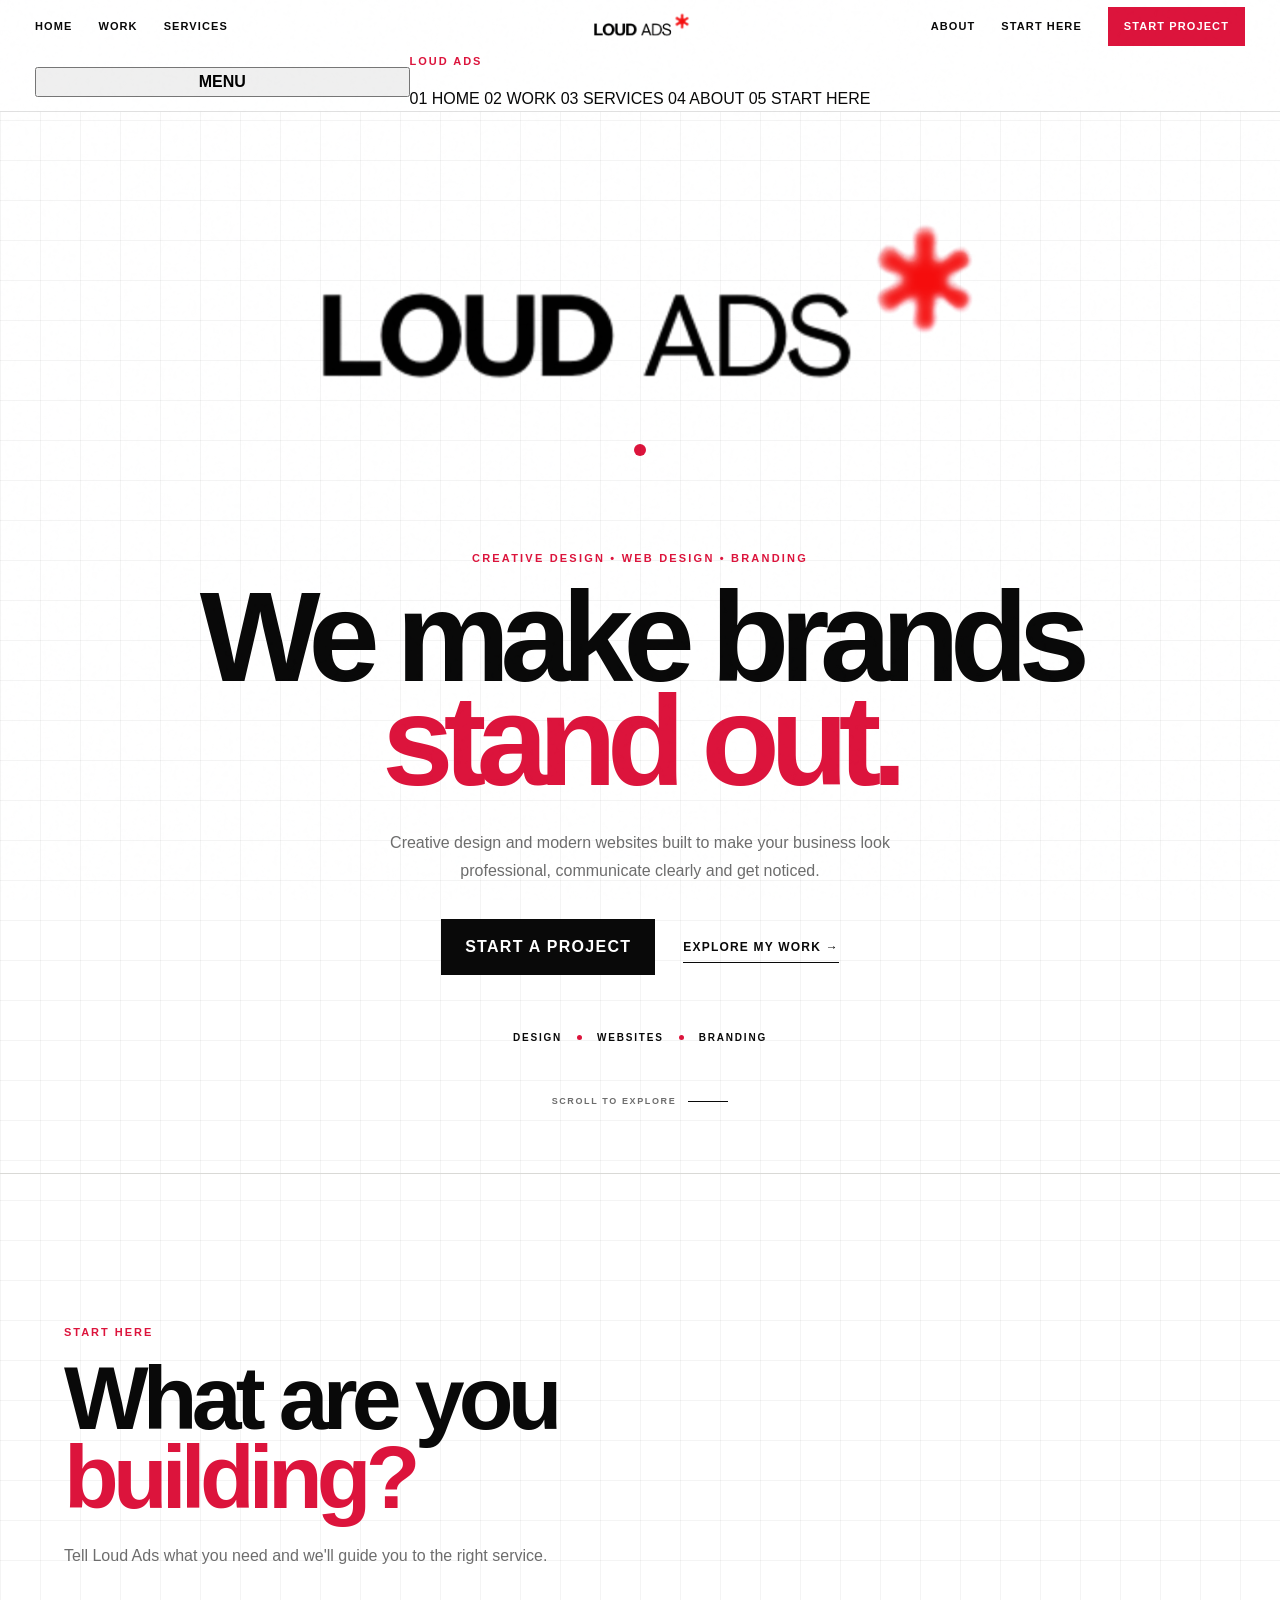
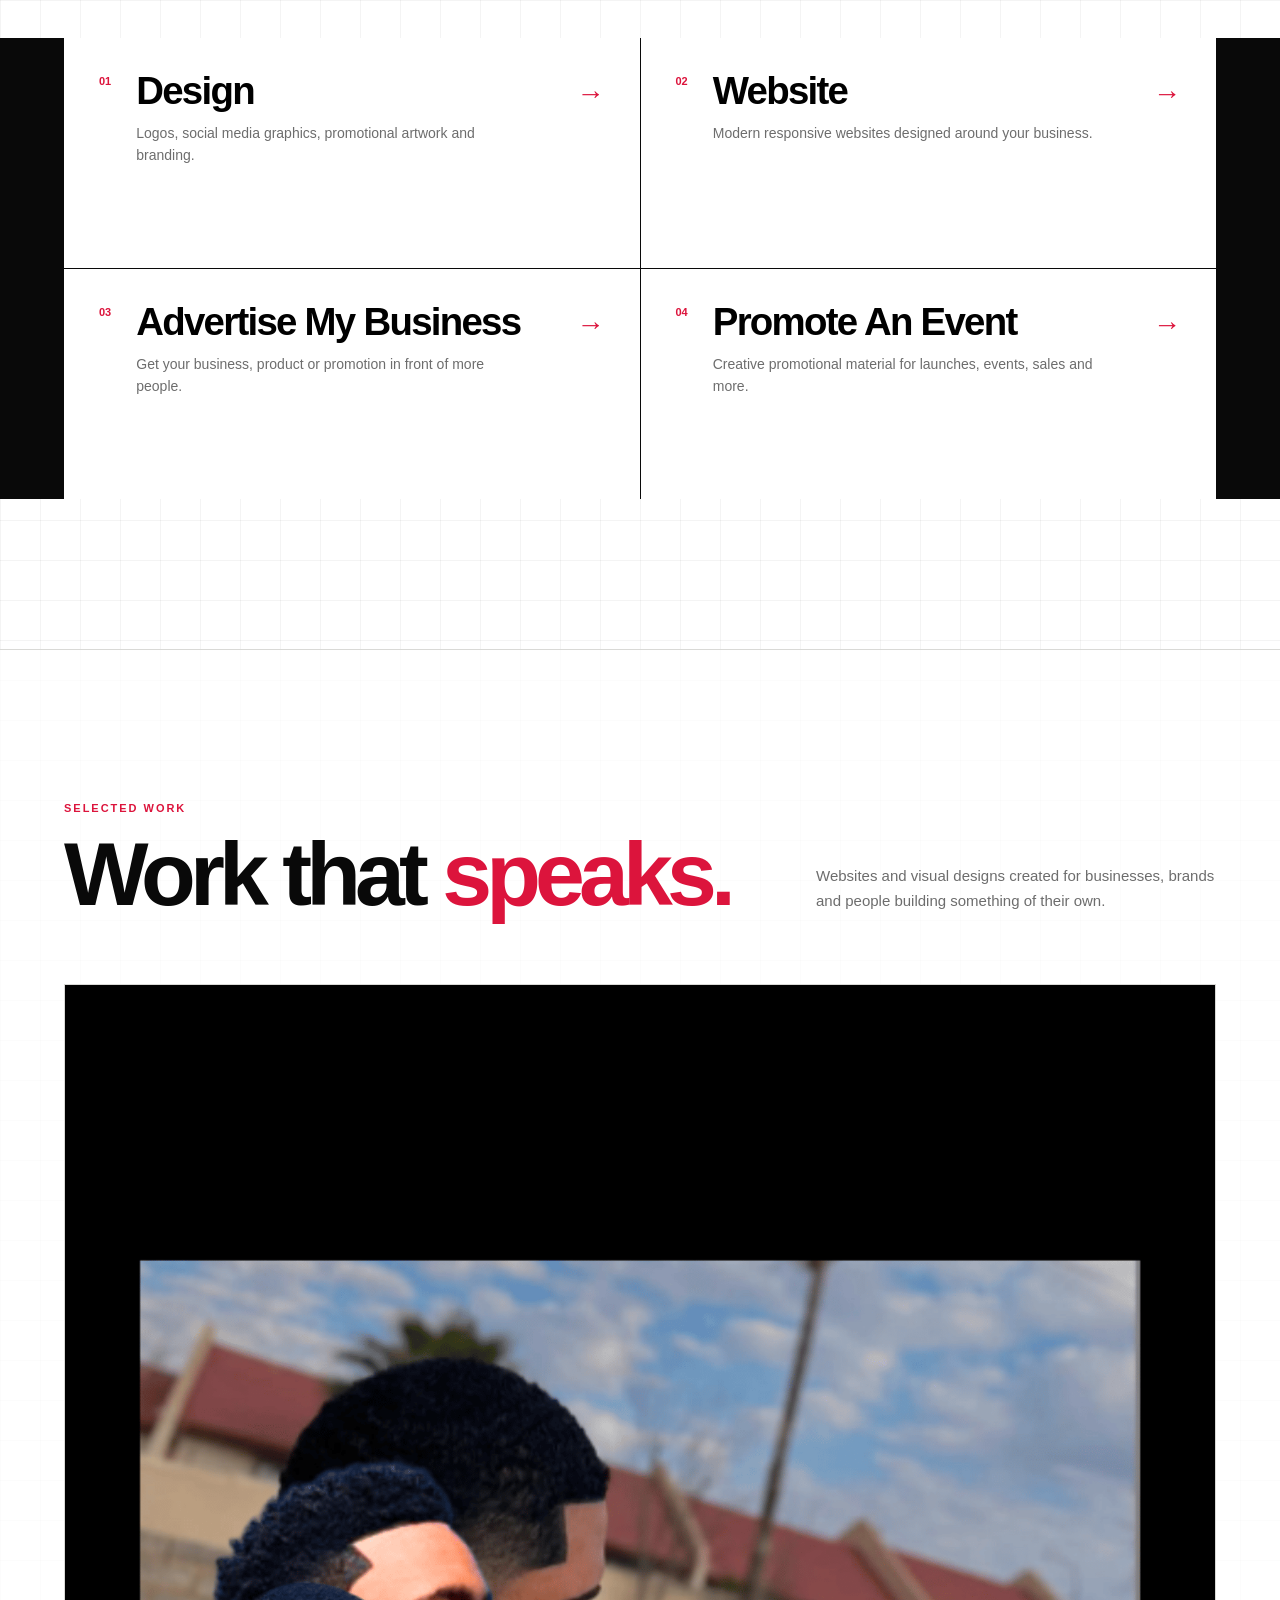
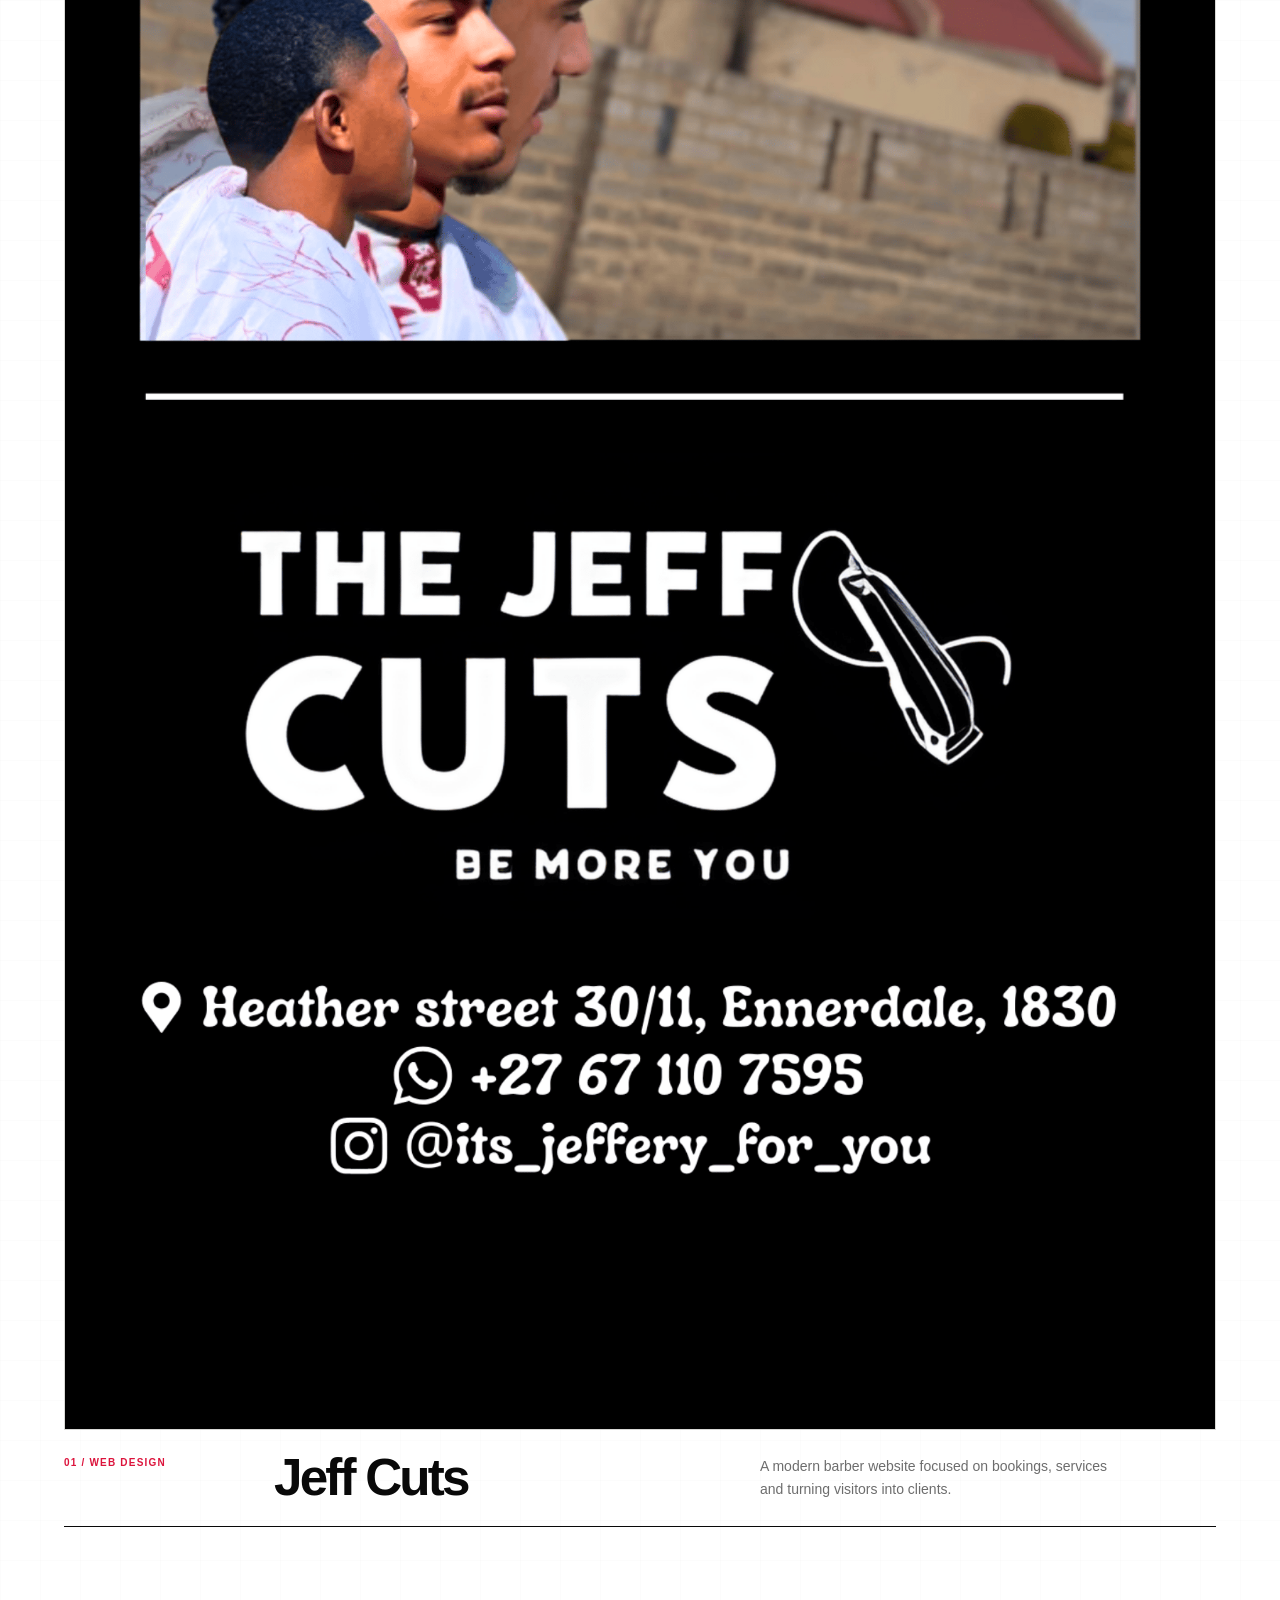
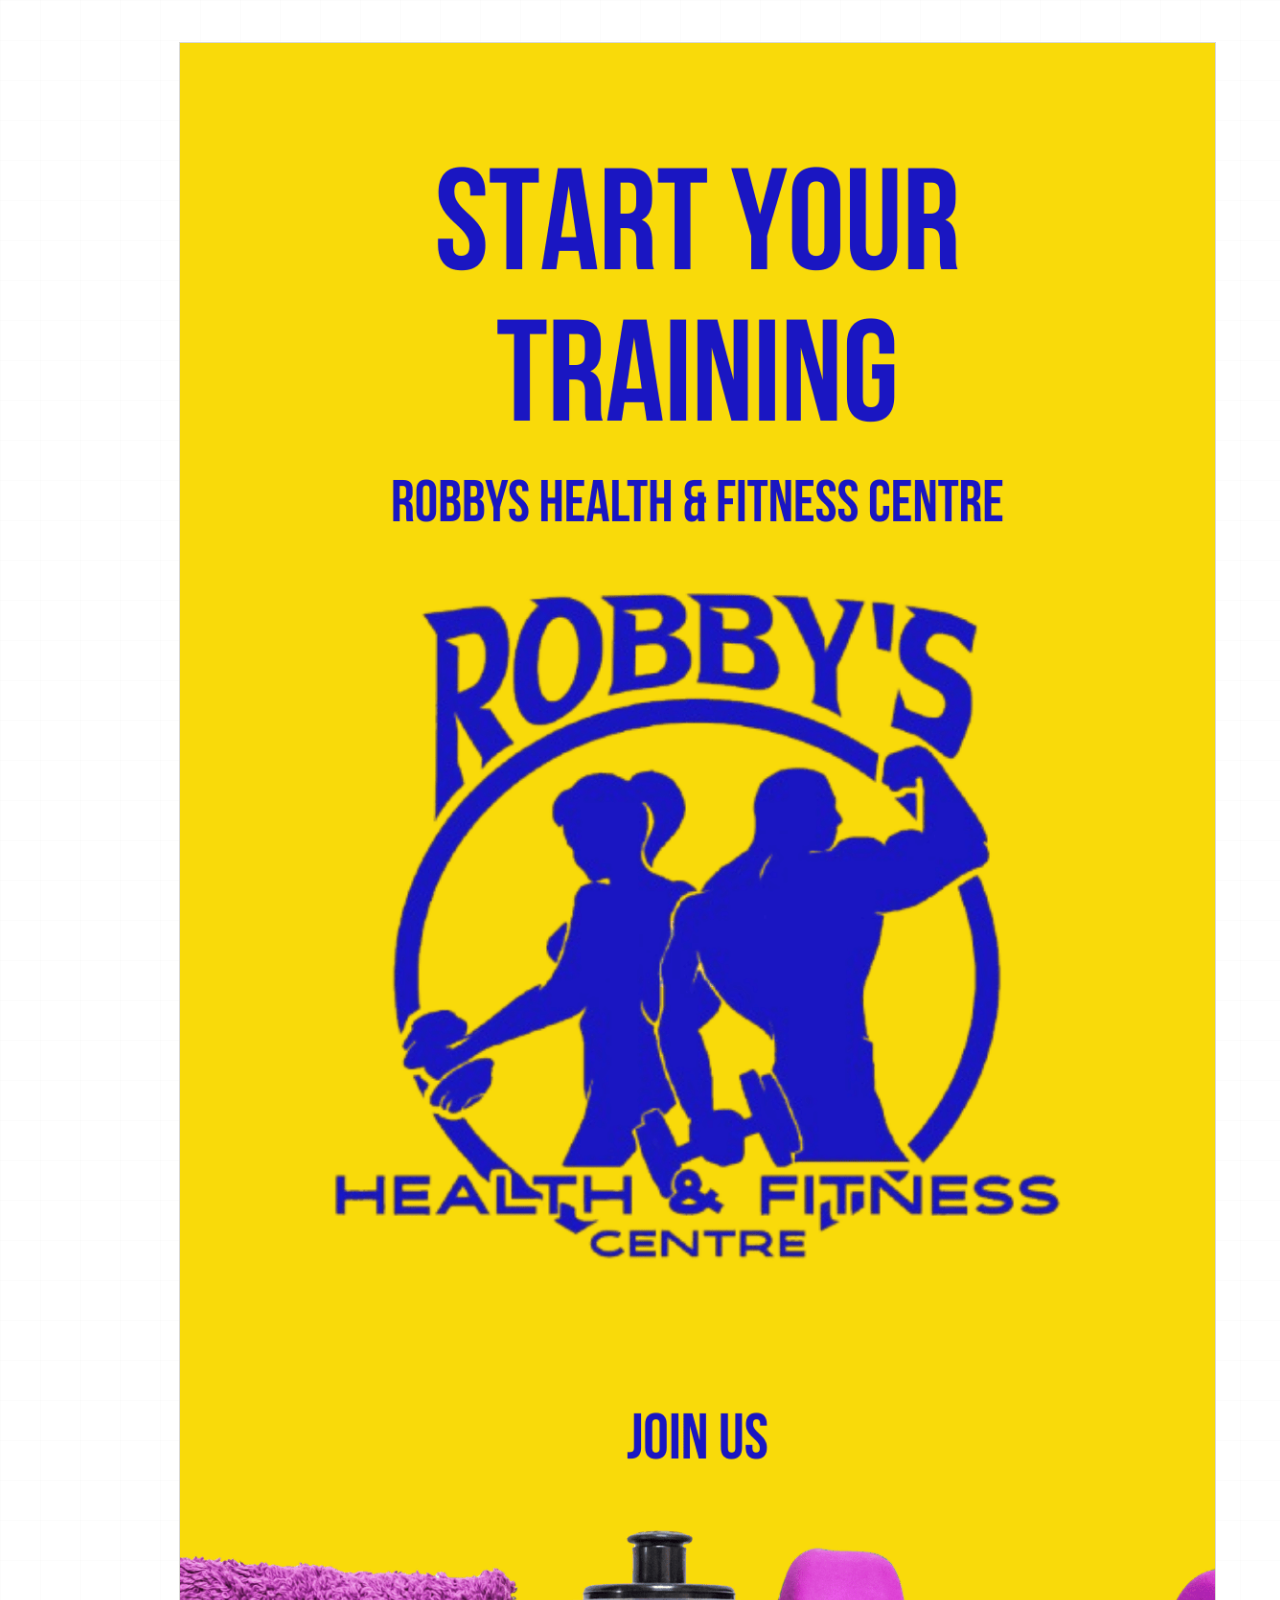
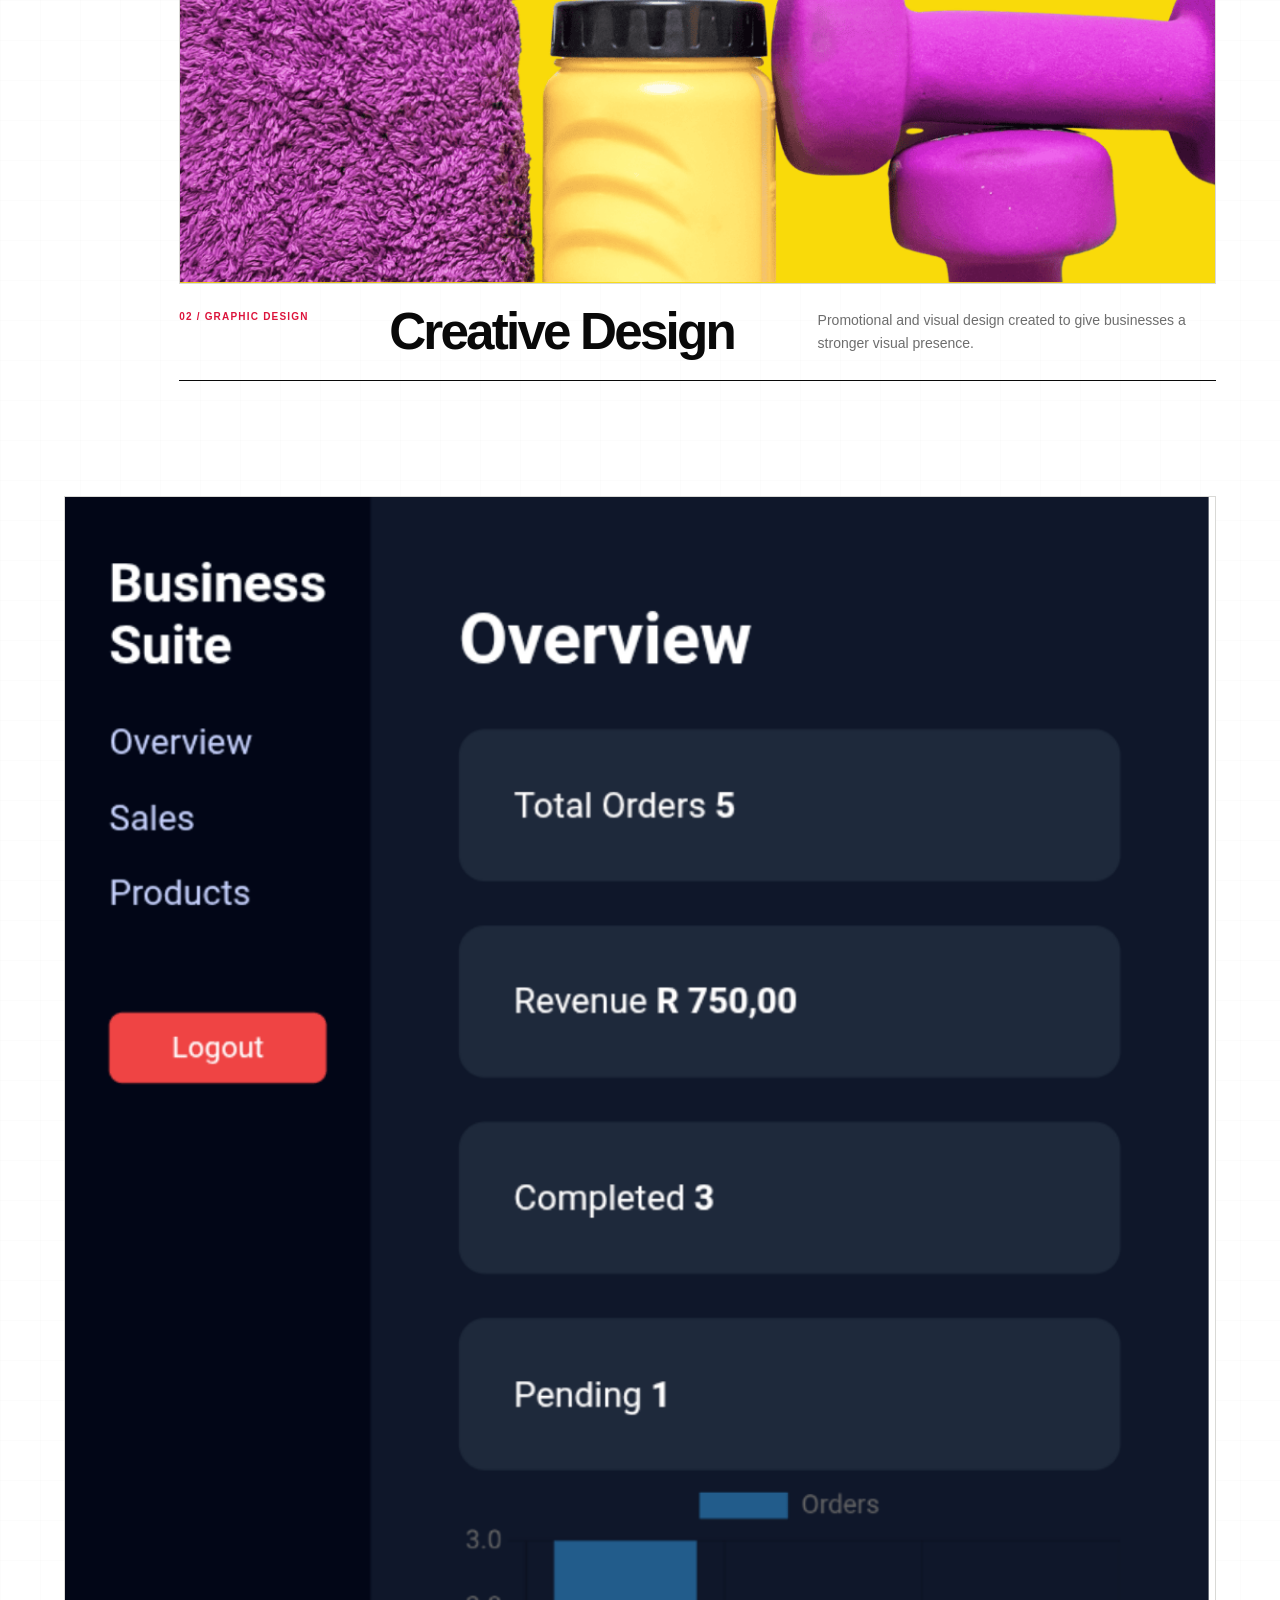
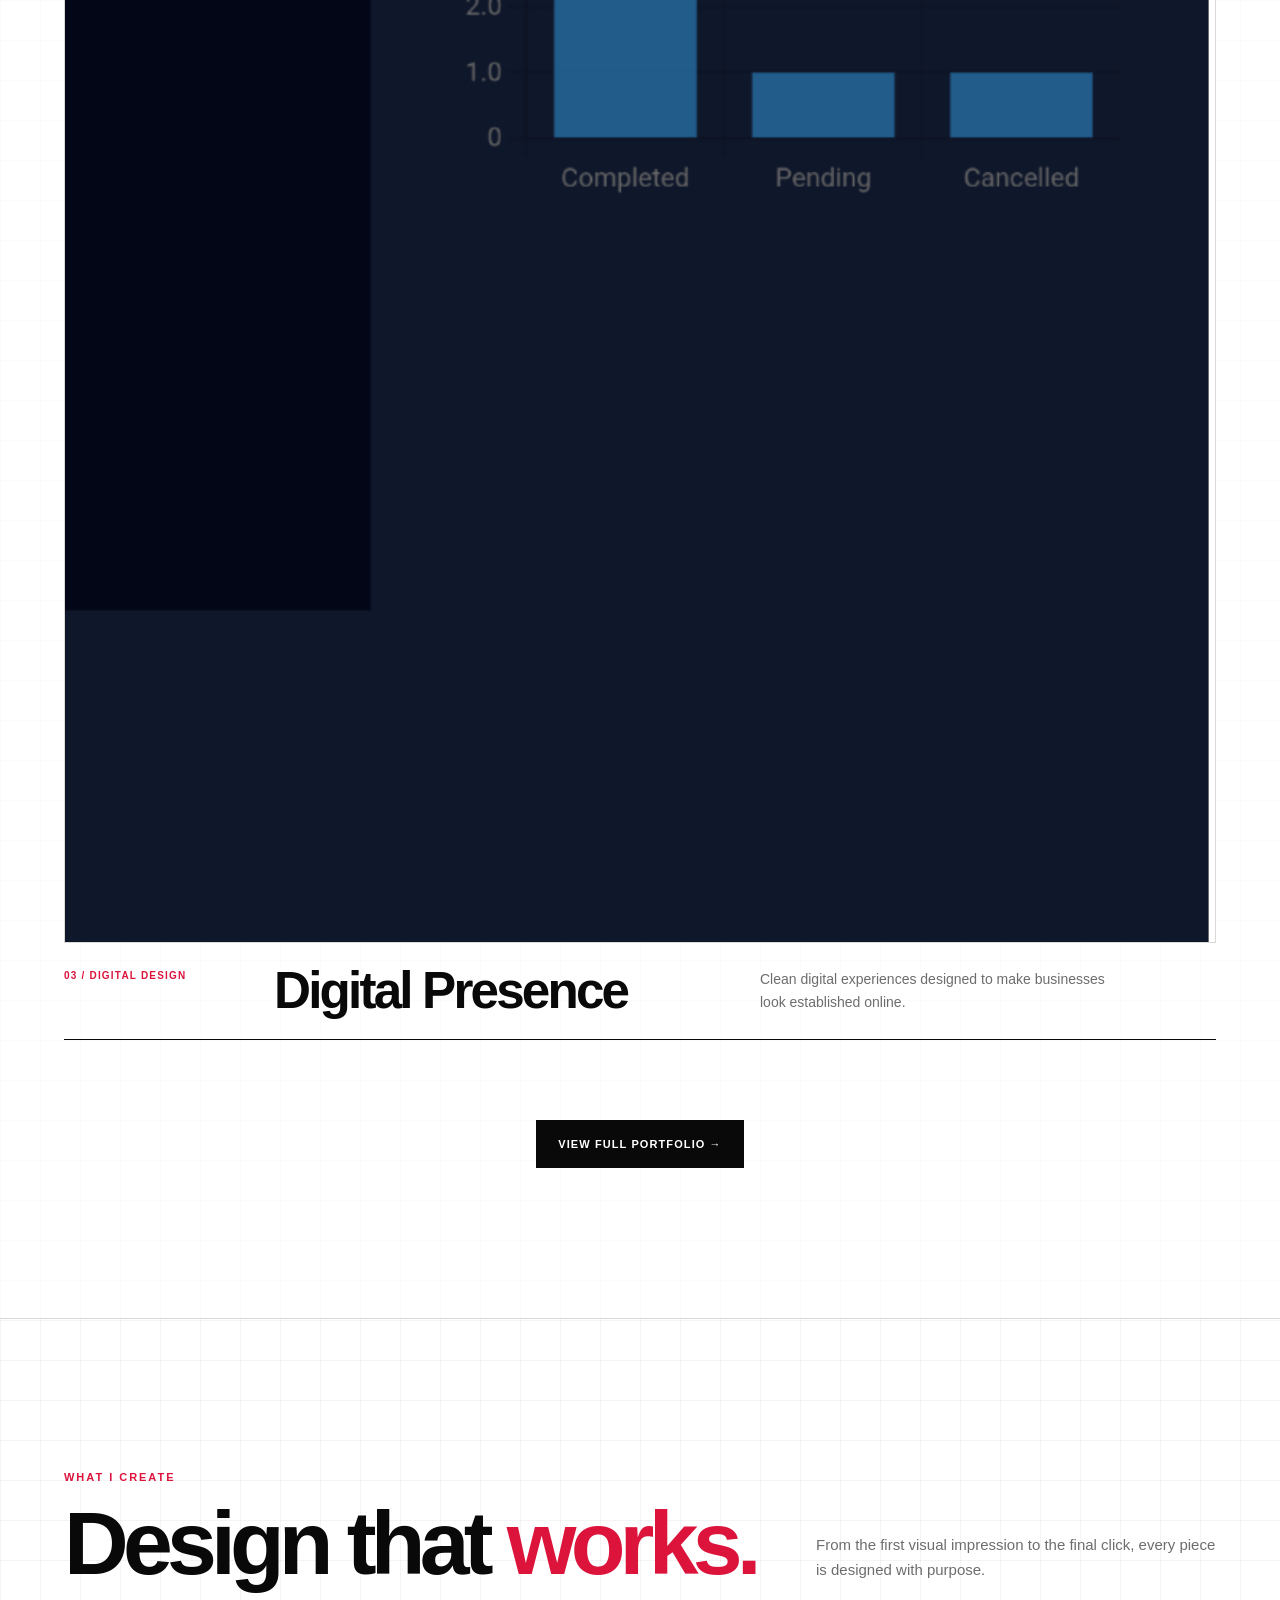
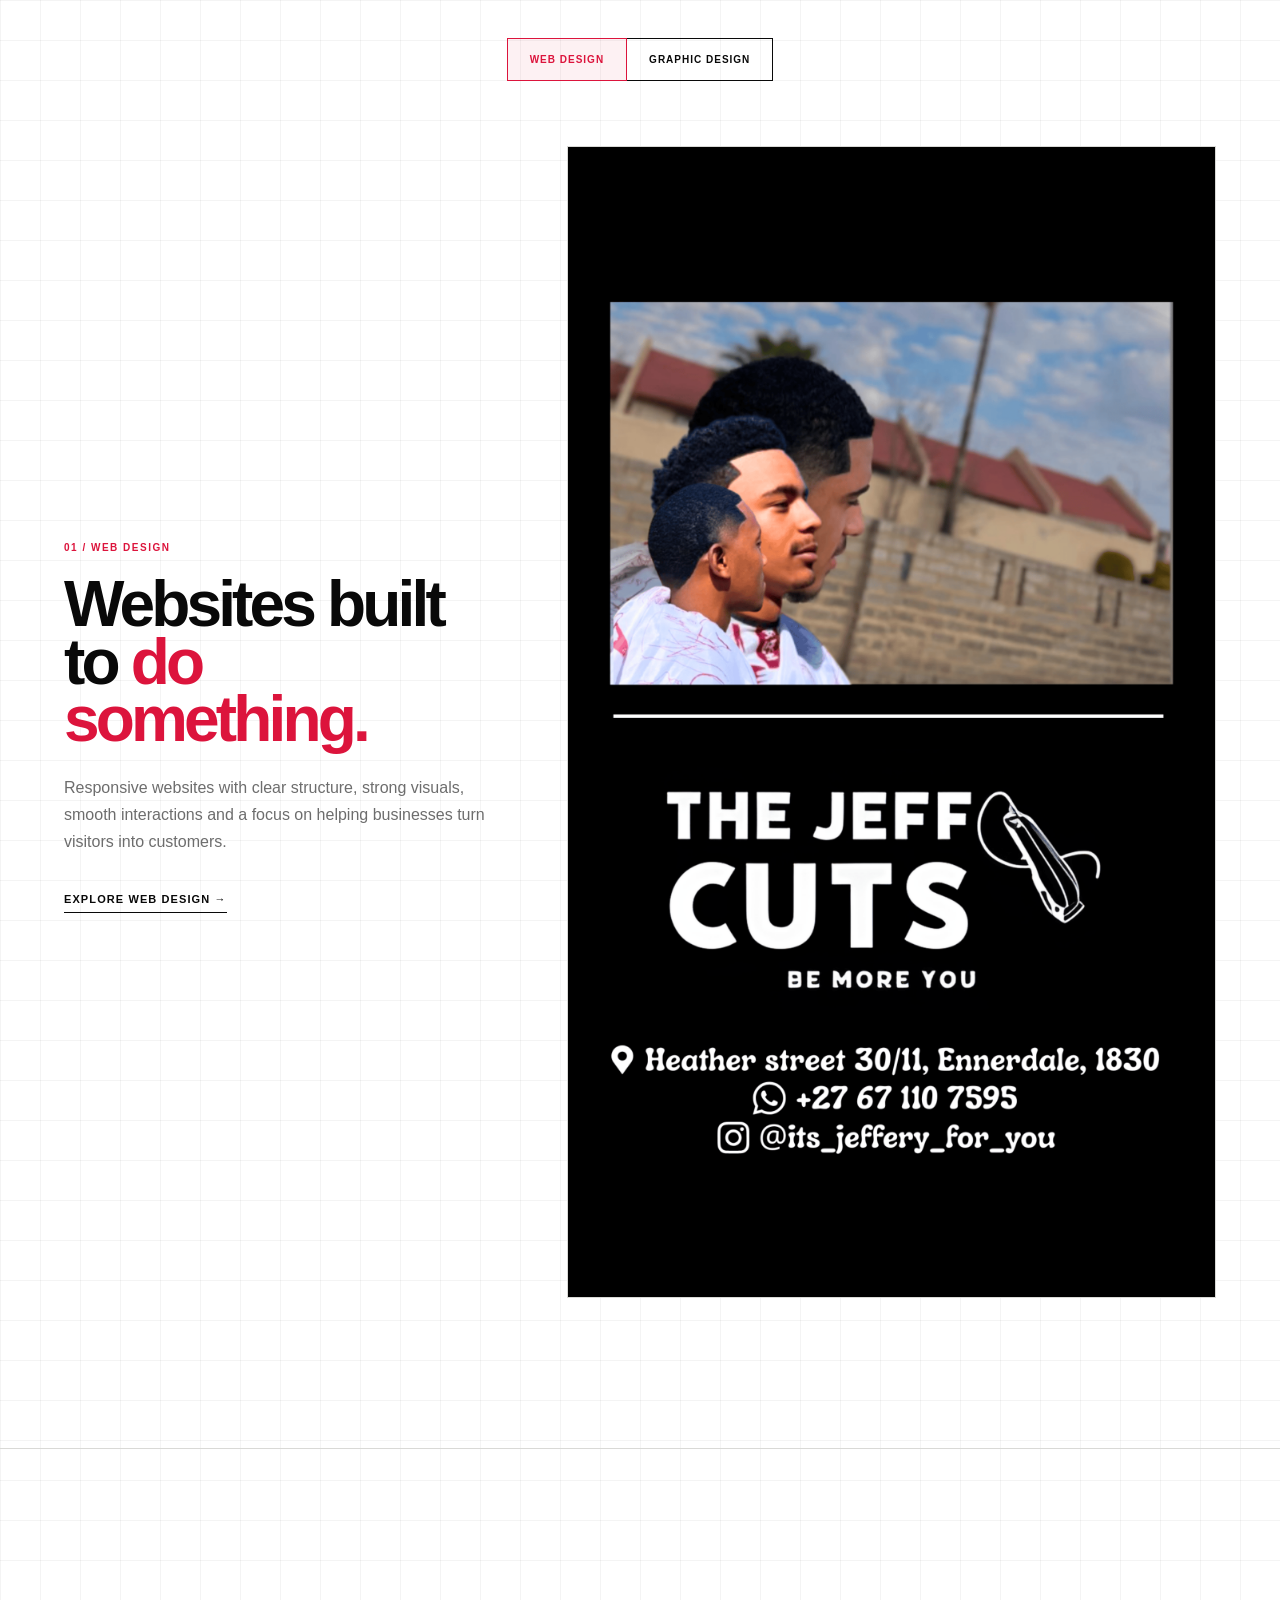
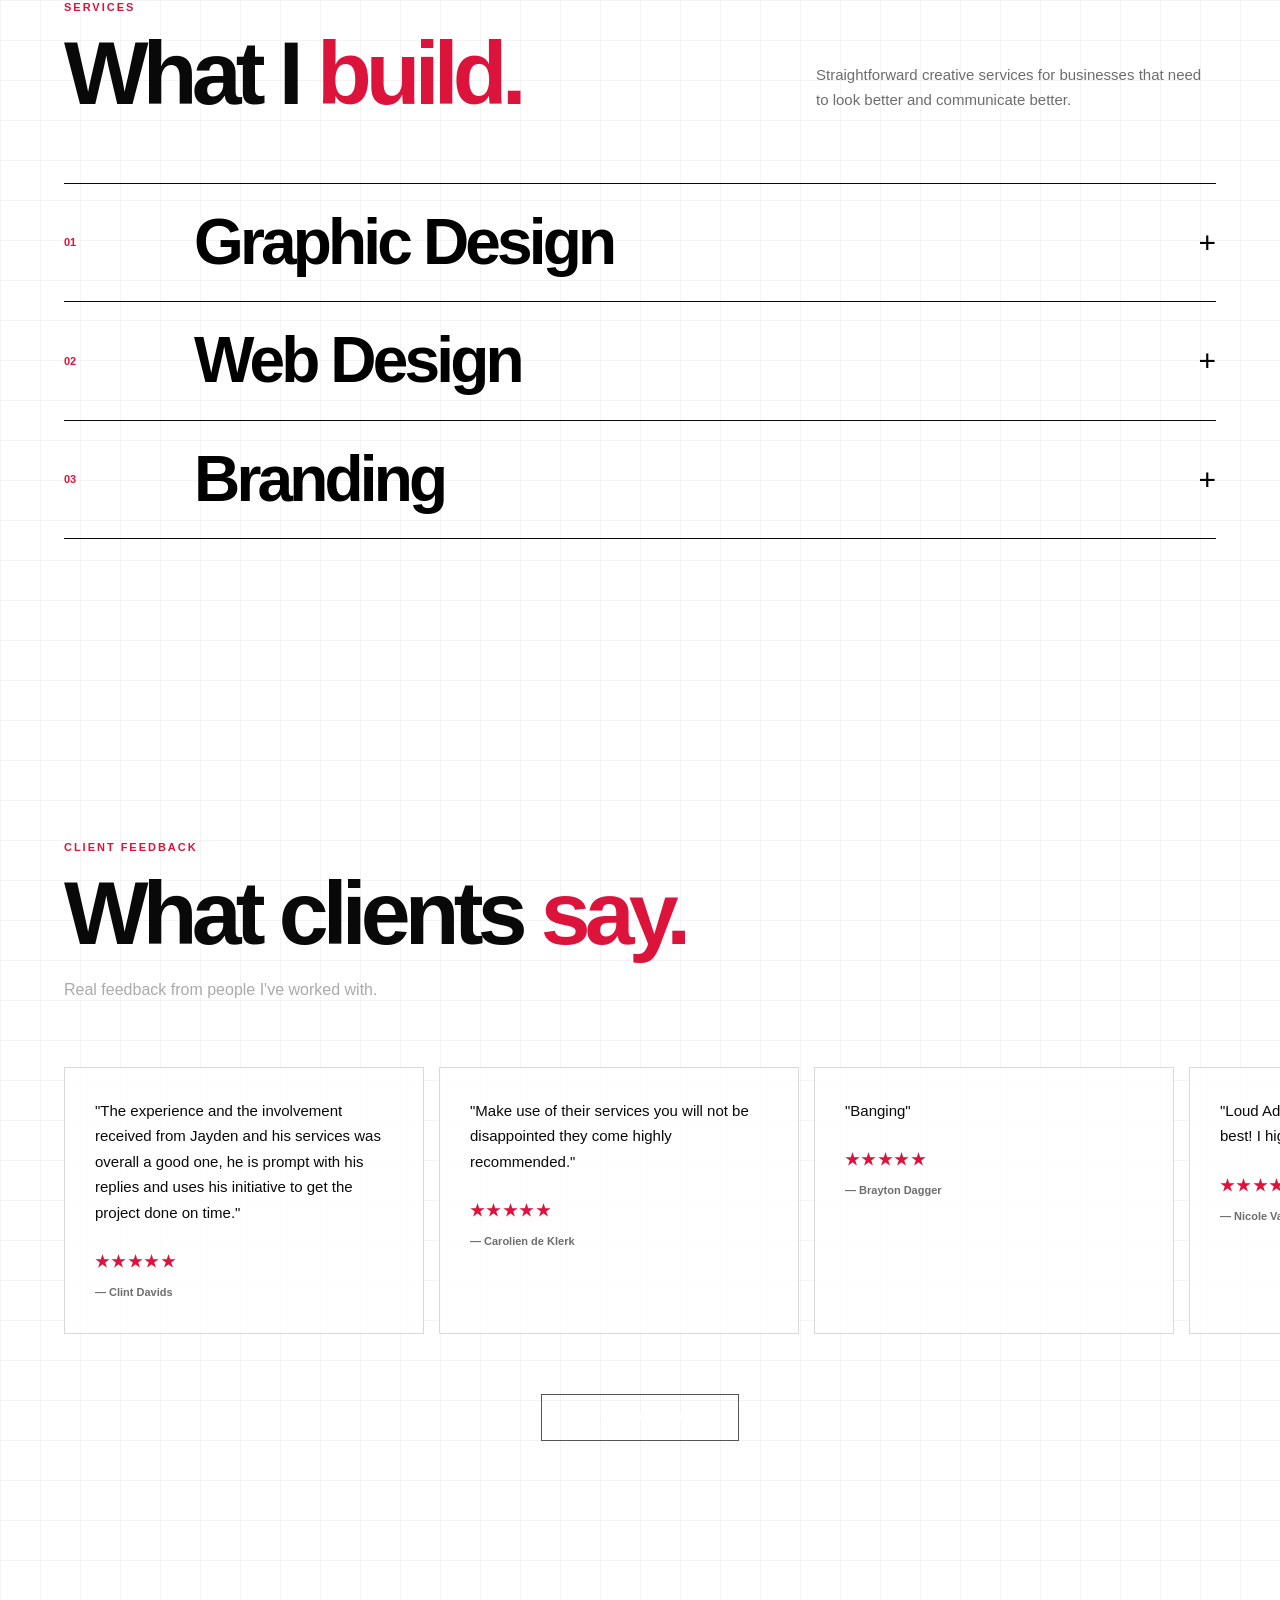
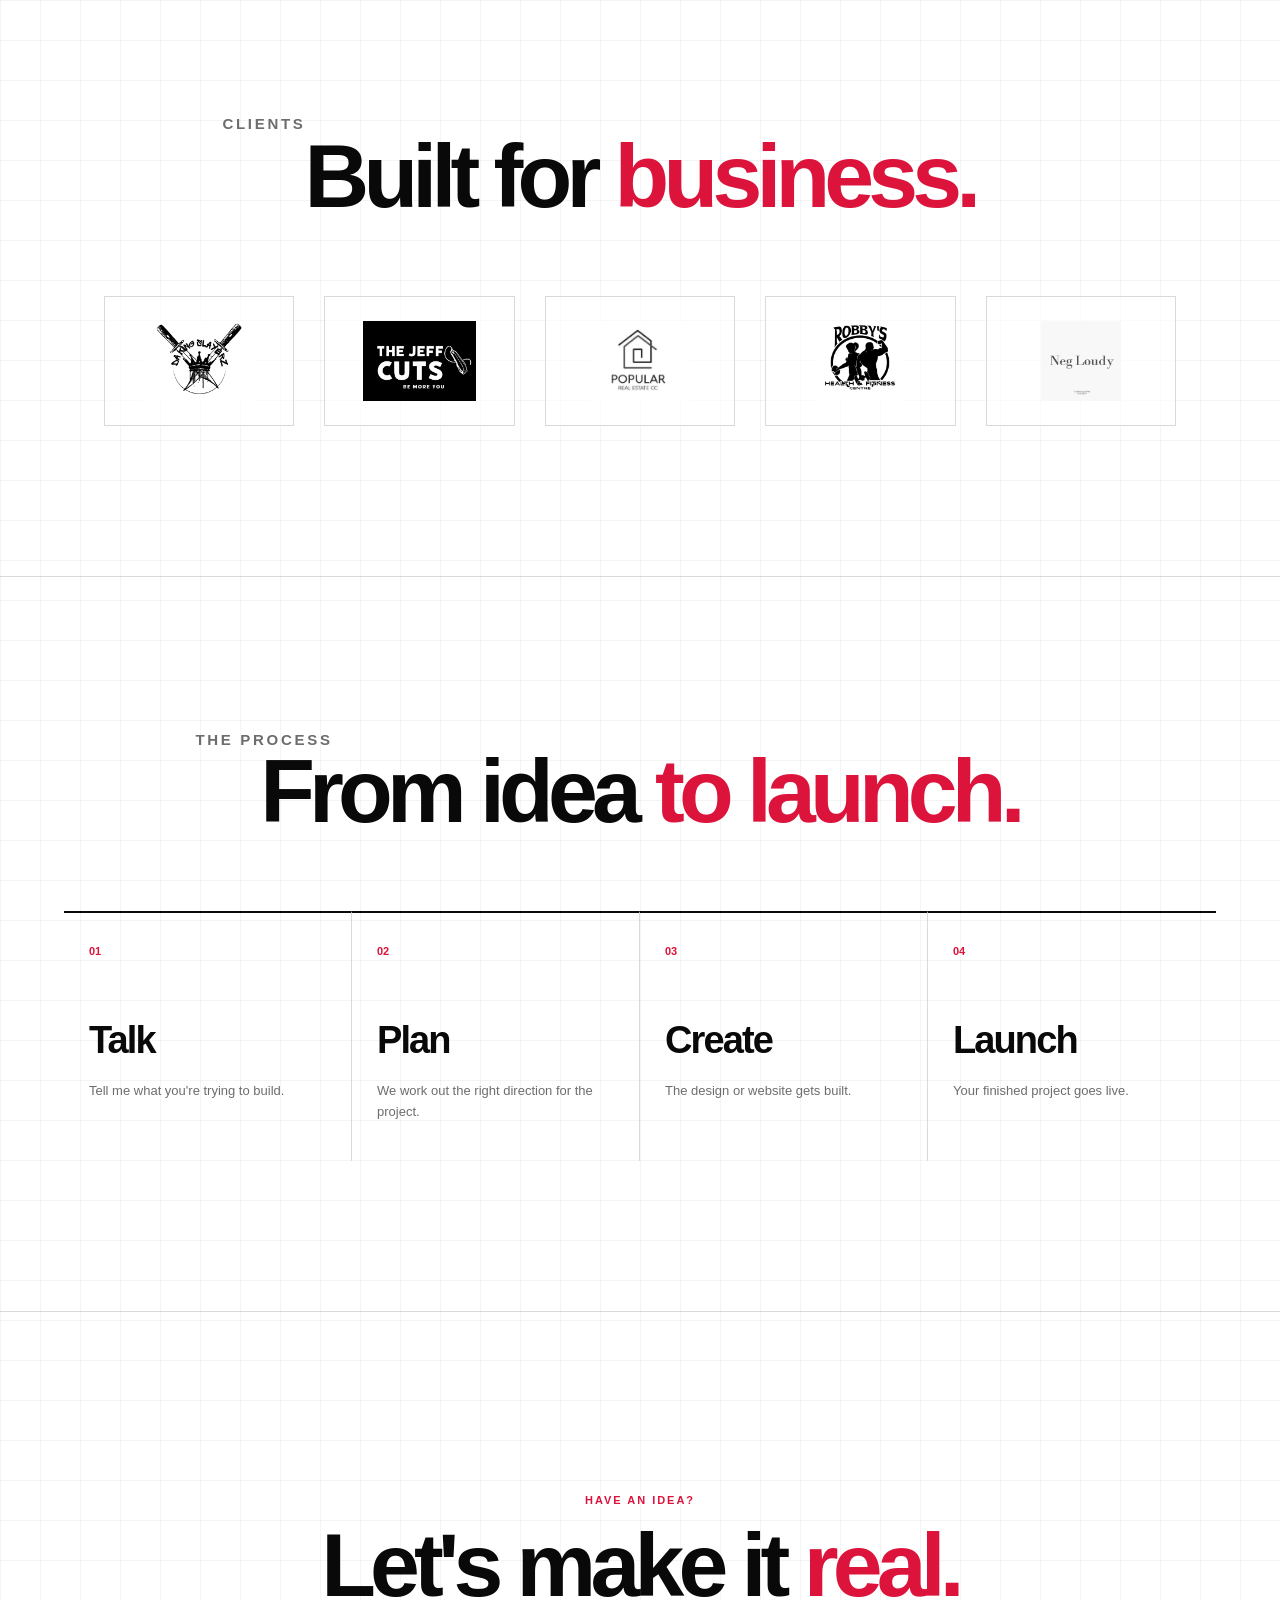
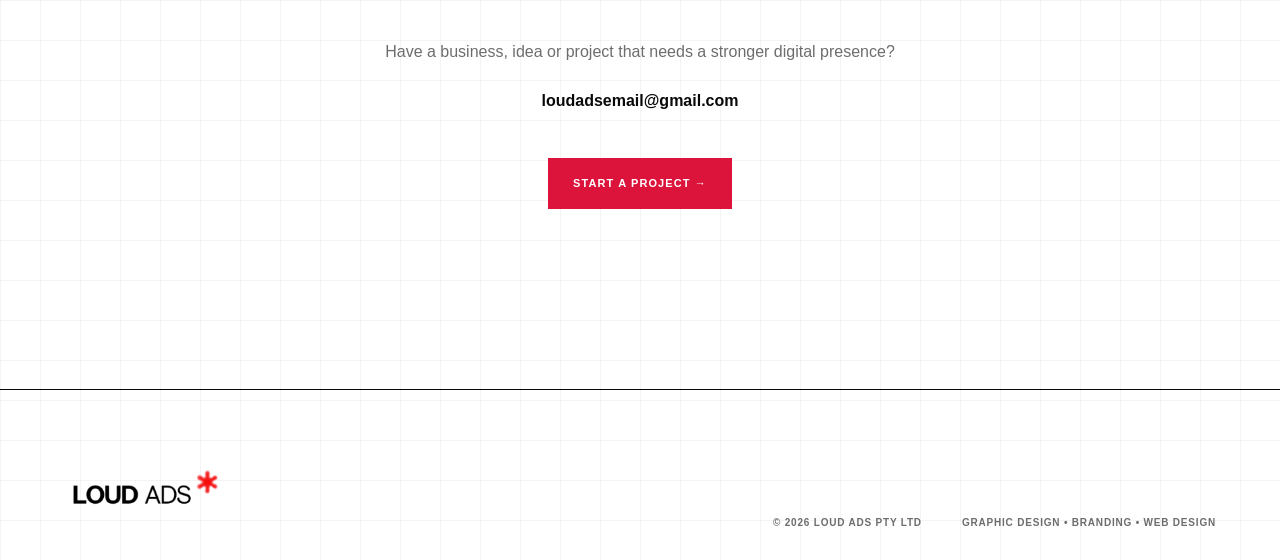
==== commit 135b622f: "Update index.html" ====
--- a/index.html
+++ b/index.html
@@ -20,7 +20,48 @@
   Start Project
 </a>
 
-  </div></nav><!-- ================= HERO ================= --><header class="hero" id="top">  <div class="hero-logo">
+  </div>
+<!-- MOBILE MENU -->
+<button class="menu-toggle" id="menuToggle" aria-label="Open menu">
+  <span></span>
+  <span></span>
+  <b>MENU</b>
+</button>
+
+<div class="mobile-menu" id="mobileMenu">
+  <div class="mobile-menu-inner">
+
+    <p class="section-label">LOUD ADS</p>
+
+    <a href="index.html">
+      <span>01</span>
+      HOME
+    </a>
+
+    <a href="https://j38-dev.github.io/Loud-ads-Portfolio-page-2/">
+      <span>02</span>
+      WORK
+    </a>
+
+    <a href="https://j38-dev.github.io/Loud-Ads-Services/">
+      <span>03</span>
+      SERVICES
+    </a>
+
+    <a href="https://j38-dev.github.io/Loud-Ads-About-Us/">
+      <span>04</span>
+      ABOUT
+    </a>
+
+    <a href="#start">
+      <span>05</span>
+      START HERE
+    </a>
+
+  </div>
+</div>
+    
+</nav><!-- ================= HERO ================= --><header class="hero" id="top">  <div class="hero-logo">
     <img src="images/loud-logo.png" alt="Loud Ads">
   </div>  <p class="hero-kicker">
     CREATIVE DESIGN • WEB DESIGN • BRANDING
--- a/style.css
+++ b/style.css
@@ -80,6 +80,8 @@
    GENERAL SECTIONS
    ========================================================= */
 
+/* KEEP THE GRID VISIBLE THROUGH EVERY SECTION */
+
 .hero,
 .need-section,
 .work-showcase,
@@ -90,10 +92,8 @@
 .process,
 .contact,
 .footer {
-  position: relative;
-  width: 100%;
-  overflow: hidden;
-}
+  background: transparent;
+   }
 
 .section-label {
   margin: 0 0 18px;
@@ -442,8 +442,9 @@
 }
 
 .need-card:hover {
-  color: var(--white);
-  background: var(--black);
+  color: var(--black);
+  background: rgba(220,20,60,.06);
+  box-shadow: inset 4px 0 0 var(--red);
 }
 
 .need-number {
@@ -469,7 +470,7 @@
 }
 
 .need-card:hover p {
-  color: #bdbdbd;
+  color: var(--muted);
 }
 
 .need-arrow {
@@ -586,7 +587,8 @@
 }
 
 .project-card:hover .project-image img {
-  transform: scale(1.025);
+  transform: scale(1.035);
+  filter: saturate(1.08);
 }
 
 .project-hover {
@@ -600,7 +602,7 @@
   font-weight: 800;
   letter-spacing: .1em;
   opacity: 0;
-  transform: translateY(15px);
+transform: translateY(10px);
   transition:
     opacity var(--normal) var(--ease),
     transform var(--normal) var(--ease);
@@ -705,8 +707,9 @@
 
 .creative-tab.active,
 .creative-tab:hover {
-  color: var(--white);
-  background: var(--black);
+  color: var(--red);
+  background: rgba(220,20,60,.06);
+  border-color: var(--red);
 }
 
 .creative-panel {
@@ -858,9 +861,9 @@
 
 .reviews {
   padding: 150px 0 120px;
-  background: var(--black);
-  color: var(--white);
-}
+  background: transparent;
+  color: var(--black);
+   }
 
 .reviews-heading {
   max-width: 1400px;
@@ -894,16 +897,13 @@
   flex: 0 0 360px;
   min-height: 245px;
   padding: 30px;
-  border: 1px solid #333;
-  background: #111;
-  display: flex;
-  flex-direction: column;
-  justify-content: space-between;
+  border: 1px solid var(--line);
+  background: rgba(255,255,255,.72);
 }
 
 .review-card p {
   margin: 0;
-  color: #ddd;
+  color: var(--black);
   font-size: 15px;
   line-height: 1.7;
 }
@@ -915,7 +915,7 @@
 }
 
 .review-card span {
-  color: #888;
+  color: var(--muted);
   font-size: 11px;
   font-weight: 700;
 }
@@ -1107,7 +1107,7 @@
 }
 
 .contact > a:hover {
-  background: var(--black);
+  background: #b01030;
   transform: translateY(-4px);
 }
 
